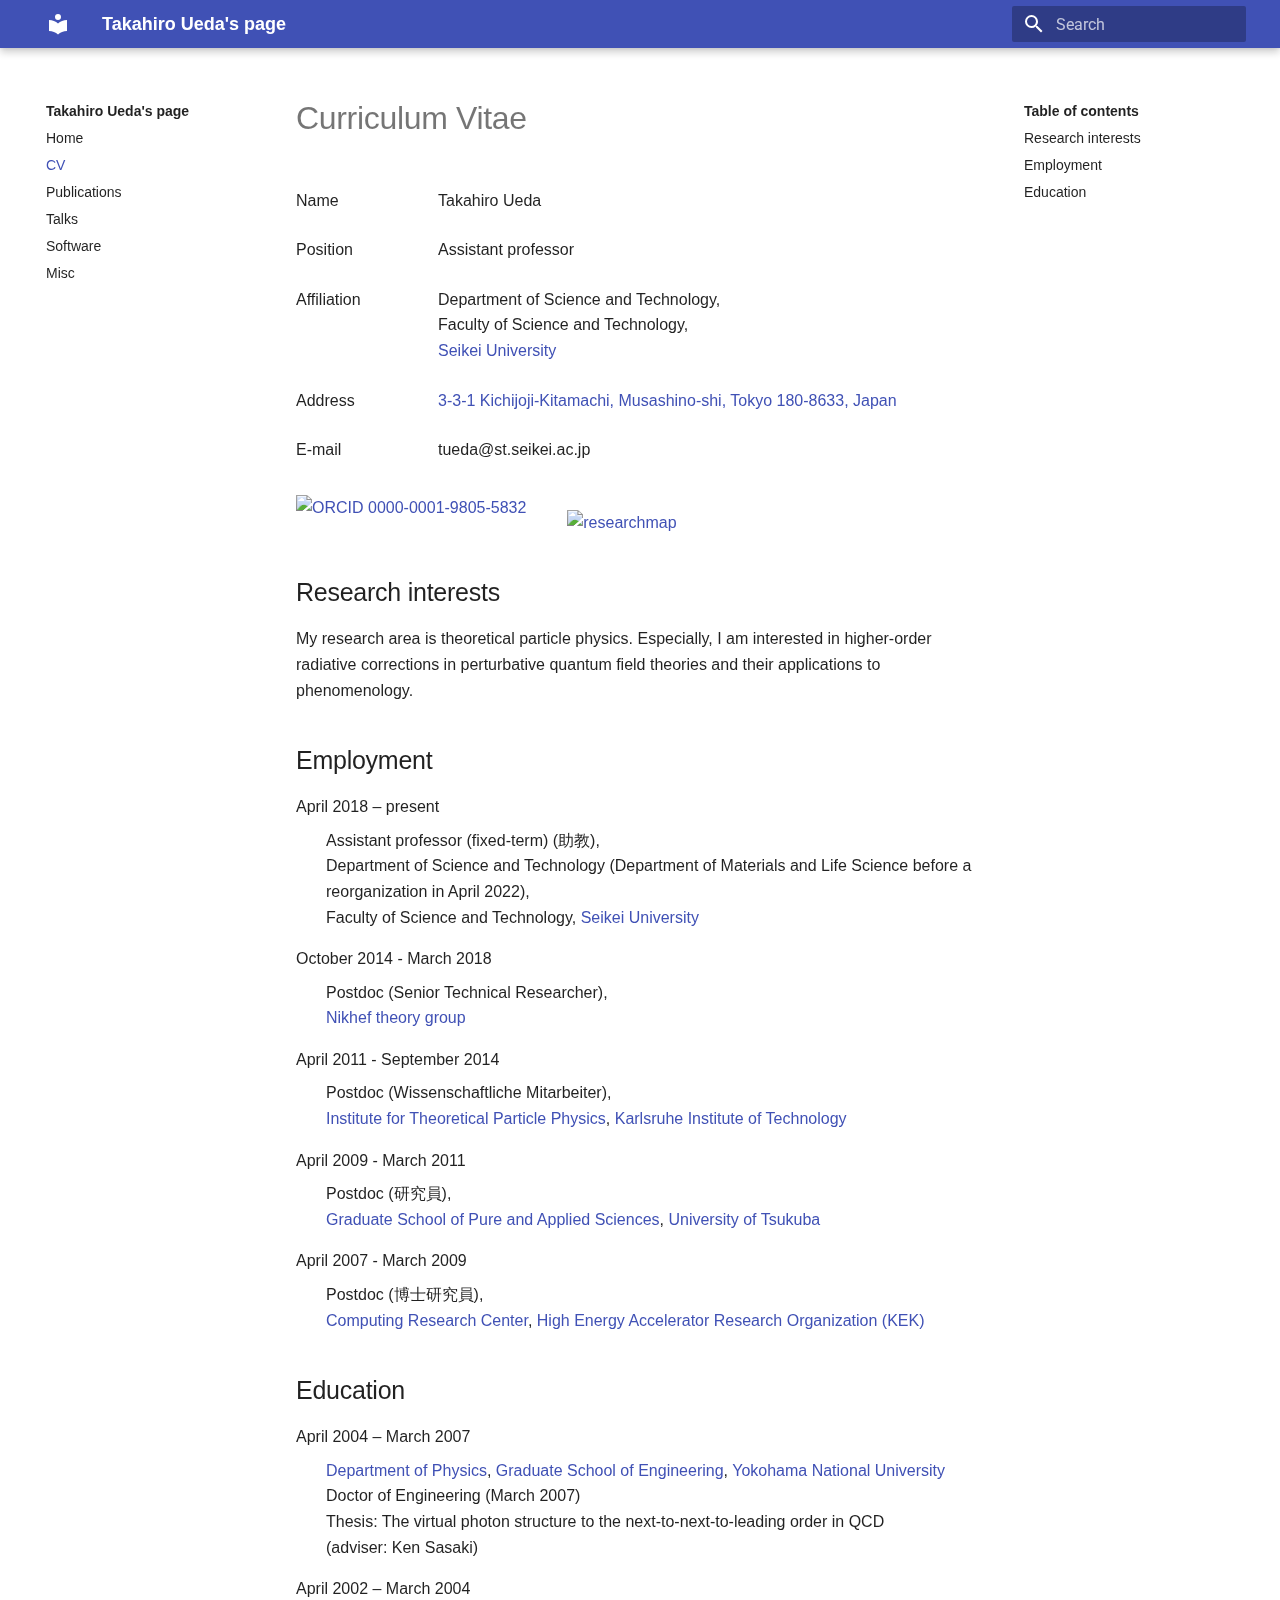
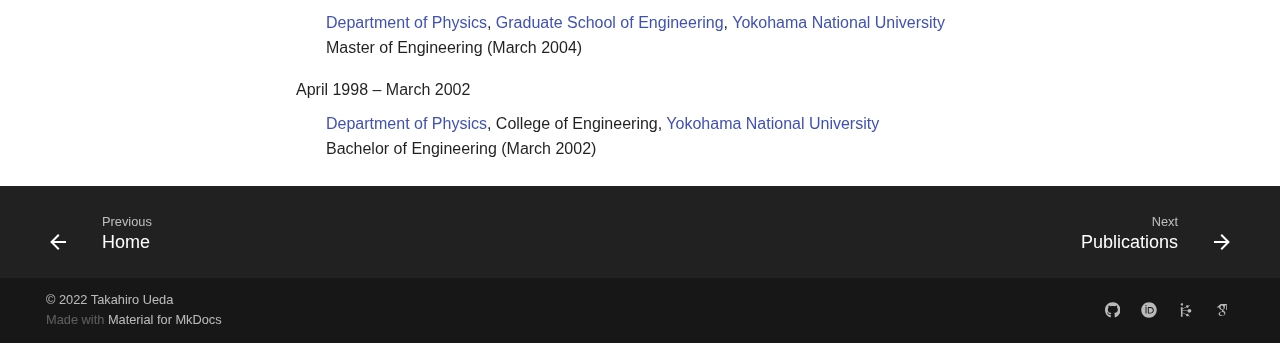
==== cv/index.html @ ec8d7f1b "Deployed 1a2a7c3 with MkDocs version: 1.3.1" ====
<!doctype html>
<html lang="en" class="no-js">
  <head>
    
      <meta charset="utf-8">
      <meta name="viewport" content="width=device-width,initial-scale=1">
      
      
        <meta name="author" content="Takahiro Ueda">
      
      
      <link rel="icon" href="../assets/images/favicon.png">
      <meta name="generator" content="mkdocs-1.3.1, mkdocs-material-8.3.9">
    
    
      
        <title>CV - Takahiro Ueda's page</title>
      
    
    
      <link rel="stylesheet" href="../assets/stylesheets/main.1d29e8d0.min.css">
      
        
        <link rel="stylesheet" href="../assets/stylesheets/palette.cbb835fc.min.css">
        
          
          
          <meta name="theme-color" content="#4051b5">
        
      
      
    
    
    
      
        
        
        <link rel="preconnect" href="https://fonts.gstatic.com" crossorigin>
        <link rel="stylesheet" href="https://fonts.googleapis.com/css?family=Roboto:300,300i,400,400i,700,700i%7CRoboto+Mono:400,400i,700,700i&display=fallback">
        <style>:root{--md-text-font:"Roboto";--md-code-font:"Roboto Mono"}</style>
      
    
    
      <link rel="stylesheet" href="https://cdn.jsdelivr.net/npm/katex@0.16.0/dist/katex.min.css">
    
      <link rel="stylesheet" href="../css/extra.css">
    
    <script>__md_scope=new URL("..",location),__md_get=(e,_=localStorage,t=__md_scope)=>JSON.parse(_.getItem(t.pathname+"."+e)),__md_set=(e,_,t=localStorage,a=__md_scope)=>{try{t.setItem(a.pathname+"."+e,JSON.stringify(_))}catch(e){}}</script>
    
      

    
    
  </head>
  
  
    
    
    
    
    
    <body dir="ltr" data-md-color-scheme="" data-md-color-primary="indigo" data-md-color-accent="indigo">
  
    
    
    <input class="md-toggle" data-md-toggle="drawer" type="checkbox" id="__drawer" autocomplete="off">
    <input class="md-toggle" data-md-toggle="search" type="checkbox" id="__search" autocomplete="off">
    <label class="md-overlay" for="__drawer"></label>
    <div data-md-component="skip">
      
        
        <a href="#curriculum-vitae" class="md-skip">
          Skip to content
        </a>
      
    </div>
    <div data-md-component="announce">
      
    </div>
    
    
      

<header class="md-header" data-md-component="header">
  <nav class="md-header__inner md-grid" aria-label="Header">
    <a href=".." title="Takahiro Ueda&#39;s page" class="md-header__button md-logo" aria-label="Takahiro Ueda's page" data-md-component="logo">
      
  
  <svg xmlns="http://www.w3.org/2000/svg" viewBox="0 0 24 24"><path d="M12 8a3 3 0 0 0 3-3 3 3 0 0 0-3-3 3 3 0 0 0-3 3 3 3 0 0 0 3 3m0 3.54C9.64 9.35 6.5 8 3 8v11c3.5 0 6.64 1.35 9 3.54 2.36-2.19 5.5-3.54 9-3.54V8c-3.5 0-6.64 1.35-9 3.54Z"/></svg>

    </a>
    <label class="md-header__button md-icon" for="__drawer">
      <svg xmlns="http://www.w3.org/2000/svg" viewBox="0 0 24 24"><path d="M3 6h18v2H3V6m0 5h18v2H3v-2m0 5h18v2H3v-2Z"/></svg>
    </label>
    <div class="md-header__title" data-md-component="header-title">
      <div class="md-header__ellipsis">
        <div class="md-header__topic">
          <span class="md-ellipsis">
            Takahiro Ueda's page
          </span>
        </div>
        <div class="md-header__topic" data-md-component="header-topic">
          <span class="md-ellipsis">
            
              CV
            
          </span>
        </div>
      </div>
    </div>
    
    
    
      <label class="md-header__button md-icon" for="__search">
        <svg xmlns="http://www.w3.org/2000/svg" viewBox="0 0 24 24"><path d="M9.5 3A6.5 6.5 0 0 1 16 9.5c0 1.61-.59 3.09-1.56 4.23l.27.27h.79l5 5-1.5 1.5-5-5v-.79l-.27-.27A6.516 6.516 0 0 1 9.5 16 6.5 6.5 0 0 1 3 9.5 6.5 6.5 0 0 1 9.5 3m0 2C7 5 5 7 5 9.5S7 14 9.5 14 14 12 14 9.5 12 5 9.5 5Z"/></svg>
      </label>
      <div class="md-search" data-md-component="search" role="dialog">
  <label class="md-search__overlay" for="__search"></label>
  <div class="md-search__inner" role="search">
    <form class="md-search__form" name="search">
      <input type="text" class="md-search__input" name="query" aria-label="Search" placeholder="Search" autocapitalize="off" autocorrect="off" autocomplete="off" spellcheck="false" data-md-component="search-query" required>
      <label class="md-search__icon md-icon" for="__search">
        <svg xmlns="http://www.w3.org/2000/svg" viewBox="0 0 24 24"><path d="M9.5 3A6.5 6.5 0 0 1 16 9.5c0 1.61-.59 3.09-1.56 4.23l.27.27h.79l5 5-1.5 1.5-5-5v-.79l-.27-.27A6.516 6.516 0 0 1 9.5 16 6.5 6.5 0 0 1 3 9.5 6.5 6.5 0 0 1 9.5 3m0 2C7 5 5 7 5 9.5S7 14 9.5 14 14 12 14 9.5 12 5 9.5 5Z"/></svg>
        <svg xmlns="http://www.w3.org/2000/svg" viewBox="0 0 24 24"><path d="M20 11v2H8l5.5 5.5-1.42 1.42L4.16 12l7.92-7.92L13.5 5.5 8 11h12Z"/></svg>
      </label>
      <nav class="md-search__options" aria-label="Search">
        
        <button type="reset" class="md-search__icon md-icon" aria-label="Clear" tabindex="-1">
          <svg xmlns="http://www.w3.org/2000/svg" viewBox="0 0 24 24"><path d="M19 6.41 17.59 5 12 10.59 6.41 5 5 6.41 10.59 12 5 17.59 6.41 19 12 13.41 17.59 19 19 17.59 13.41 12 19 6.41Z"/></svg>
        </button>
      </nav>
      
    </form>
    <div class="md-search__output">
      <div class="md-search__scrollwrap" data-md-scrollfix>
        <div class="md-search-result" data-md-component="search-result">
          <div class="md-search-result__meta">
            Initializing search
          </div>
          <ol class="md-search-result__list"></ol>
        </div>
      </div>
    </div>
  </div>
</div>
    
    
  </nav>
  
</header>
    
    <div class="md-container" data-md-component="container">
      
      
        
          
        
      
      <main class="md-main" data-md-component="main">
        <div class="md-main__inner md-grid">
          
            
              
              <div class="md-sidebar md-sidebar--primary" data-md-component="sidebar" data-md-type="navigation" >
                <div class="md-sidebar__scrollwrap">
                  <div class="md-sidebar__inner">
                    


<nav class="md-nav md-nav--primary" aria-label="Navigation" data-md-level="0">
  <label class="md-nav__title" for="__drawer">
    <a href=".." title="Takahiro Ueda&#39;s page" class="md-nav__button md-logo" aria-label="Takahiro Ueda's page" data-md-component="logo">
      
  
  <svg xmlns="http://www.w3.org/2000/svg" viewBox="0 0 24 24"><path d="M12 8a3 3 0 0 0 3-3 3 3 0 0 0-3-3 3 3 0 0 0-3 3 3 3 0 0 0 3 3m0 3.54C9.64 9.35 6.5 8 3 8v11c3.5 0 6.64 1.35 9 3.54 2.36-2.19 5.5-3.54 9-3.54V8c-3.5 0-6.64 1.35-9 3.54Z"/></svg>

    </a>
    Takahiro Ueda's page
  </label>
  
  <ul class="md-nav__list" data-md-scrollfix>
    
      
      
      

  
  
  
    <li class="md-nav__item">
      <a href=".." class="md-nav__link">
        Home
      </a>
    </li>
  

    
      
      
      

  
  
    
  
  
    <li class="md-nav__item md-nav__item--active">
      
      <input class="md-nav__toggle md-toggle" data-md-toggle="toc" type="checkbox" id="__toc">
      
      
        
      
      
        <label class="md-nav__link md-nav__link--active" for="__toc">
          CV
          <span class="md-nav__icon md-icon"></span>
        </label>
      
      <a href="./" class="md-nav__link md-nav__link--active">
        CV
      </a>
      
        

<nav class="md-nav md-nav--secondary" aria-label="Table of contents">
  
  
  
    
  
  
    <label class="md-nav__title" for="__toc">
      <span class="md-nav__icon md-icon"></span>
      Table of contents
    </label>
    <ul class="md-nav__list" data-md-component="toc" data-md-scrollfix>
      
        <li class="md-nav__item">
  <a href="#research-interests" class="md-nav__link">
    Research interests
  </a>
  
</li>
      
        <li class="md-nav__item">
  <a href="#employment" class="md-nav__link">
    Employment
  </a>
  
</li>
      
        <li class="md-nav__item">
  <a href="#education" class="md-nav__link">
    Education
  </a>
  
</li>
      
    </ul>
  
</nav>
      
    </li>
  

    
      
      
      

  
  
  
    <li class="md-nav__item">
      <a href="../publications/" class="md-nav__link">
        Publications
      </a>
    </li>
  

    
      
      
      

  
  
  
    <li class="md-nav__item">
      <a href="../talks/" class="md-nav__link">
        Talks
      </a>
    </li>
  

    
      
      
      

  
  
  
    <li class="md-nav__item">
      <a href="../software/" class="md-nav__link">
        Software
      </a>
    </li>
  

    
      
      
      

  
  
  
    <li class="md-nav__item">
      <a href="../misc/" class="md-nav__link">
        Misc
      </a>
    </li>
  

    
  </ul>
</nav>
                  </div>
                </div>
              </div>
            
            
              
              <div class="md-sidebar md-sidebar--secondary" data-md-component="sidebar" data-md-type="toc" >
                <div class="md-sidebar__scrollwrap">
                  <div class="md-sidebar__inner">
                    

<nav class="md-nav md-nav--secondary" aria-label="Table of contents">
  
  
  
    
  
  
    <label class="md-nav__title" for="__toc">
      <span class="md-nav__icon md-icon"></span>
      Table of contents
    </label>
    <ul class="md-nav__list" data-md-component="toc" data-md-scrollfix>
      
        <li class="md-nav__item">
  <a href="#research-interests" class="md-nav__link">
    Research interests
  </a>
  
</li>
      
        <li class="md-nav__item">
  <a href="#employment" class="md-nav__link">
    Employment
  </a>
  
</li>
      
        <li class="md-nav__item">
  <a href="#education" class="md-nav__link">
    Education
  </a>
  
</li>
      
    </ul>
  
</nav>
                  </div>
                </div>
              </div>
            
          
          <div class="md-content" data-md-component="content">
            <article class="md-content__inner md-typeset">
              
                


<h1 class="profile" id="curriculum-vitae">Curriculum Vitae<a class="headerlink" href="#curriculum-vitae" title="Permanent link">&para;</a></h1>
<dl>
<dt>Name</dt>
<dd>Takahiro Ueda</dd>
<dt>Position</dt>
<dd>Assistant professor</dd>
<dt>Affiliation</dt>
<dd>Department of Science and Technology,<br />
  Faculty of Science and Technology,<br />
<a href="https://www.seikei.ac.jp/university/eng/">Seikei University</a></dd>
<dt>Address</dt>
<dd><a href="https://www.google.com/maps/search/3-3-1+Kichijoji-Kitamachi,+Musashino-shi,+Tokyo+180-8633,+Japan">3-3-1 Kichijoji-Kitamachi, Musashino-shi, Tokyo 180-8633, Japan</a></dd>
<dt>E-mail</dt>
<dd class="ead">tueda - at - st.seikei.ac.jp</dd>
</dl>
<p><a href="https://orcid.org/0000-0001-9805-5832"><img alt="ORCID" src="https://info.orcid.org/wp-content/uploads/2019/11/orcid_16x16.png" /> 0000-0001-9805-5832</a>
&emsp;&emsp;
<a href="https://researchmap.jp/takahiro.ueda?lang=en"><img alt="researchmap" style="width: 130px; height: 40px; vertical-align: -15px;" src="https://researchmap.jp/outline/img/researchmap130.gif"></a></p>
<h2 id="research-interests">Research interests<a class="headerlink" href="#research-interests" title="Permanent link">&para;</a></h2>
<p>My research area is theoretical particle physics.
Especially, I am interested in higher-order radiative corrections
in perturbative quantum field theories and their applications to phenomenology.</p>
<h2 id="employment">Employment<a class="headerlink" href="#employment" title="Permanent link">&para;</a></h2>
<dl>
<dt>April 2018 &ndash; present</dt>
<dd>Assistant professor (fixed-term) (助教),<br />
  Department of Science and Technology
  (Department of Materials and Life Science
  before a reorganization in April 2022),<br />
  Faculty of Science and Technology,
  <a href="https://www.seikei.ac.jp/university/eng/">Seikei University</a></dd>
<dt>October 2014 - March 2018</dt>
<dd>Postdoc (Senior Technical Researcher),<br />
<a href="https://www.nikhef.nl/en/">Nikhef</a>
  <a href="https://theory.web.nikhef.nl/">theory group</a></dd>
<dt>April 2011 - September 2014</dt>
<dd>Postdoc (Wissenschaftliche Mitarbeiter),<br />
<a href="https://www.ttp.kit.edu/">Institute for Theoretical Particle Physics</a>,
  <a href="https://www.kit.edu/english/">Karlsruhe Institute of Technology</a></dd>
<dt>April 2009 - March 2011</dt>
<dd>Postdoc (研究員),<br />
<a href="http://www.pas.tsukuba.ac.jp/english/">Graduate School of Pure and Applied Sciences</a>,
  <a href="http://www.tsukuba.ac.jp/en/">University of Tsukuba</a></dd>
<dt>April 2007 - March 2009</dt>
<dd>Postdoc (博士研究員),<br />
<a href="http://research.kek.jp/group/crc/index-e.html">Computing Research Center</a>,
  <a href="https://www.kek.jp/en/">High Energy Accelerator Research Organization (KEK)</a></dd>
</dl>
<h2 id="education">Education<a class="headerlink" href="#education" title="Permanent link">&para;</a></h2>
<dl>
<dt>April 2004 &ndash; March 2007</dt>
<dd><a href="http://www.phys.ynu.ac.jp/eng/">Department of Physics</a>,
  <a href="https://gakufu.eng.ynu.ac.jp/english/">Graduate School of Engineering</a>,
  <a href="https://www.ynu.ac.jp/english/">Yokohama National University</a><br />
  Doctor of Engineering (March 2007)<br />
  Thesis: The virtual photon structure to the next-to-next-to-leading order in QCD<br />
  (adviser: Ken Sasaki)</dd>
<dt>April 2002 &ndash; March 2004</dt>
<dd><a href="http://www.phys.ynu.ac.jp/eng/">Department of Physics</a>,
  <a href="https://gakufu.eng.ynu.ac.jp/english/">Graduate School of Engineering</a>,
  <a href="https://www.ynu.ac.jp/english/">Yokohama National University</a><br />
  Master of Engineering (March 2004)</dd>
<dt>April 1998 &ndash; March 2002</dt>
<dd><a href="http://www.phys.ynu.ac.jp/eng/">Department of Physics</a>,
  College of Engineering,
  <a href="https://www.ynu.ac.jp/english/">Yokohama National University</a><br />
  Bachelor of Engineering (March 2002)</dd>
</dl>

              
            </article>
            
          </div>
        </div>
        
      </main>
      
        <footer class="md-footer">
  
    
    <nav class="md-footer__inner md-grid" aria-label="Footer" >
      
        
        <a href=".." class="md-footer__link md-footer__link--prev" aria-label="Previous: Home" rel="prev">
          <div class="md-footer__button md-icon">
            <svg xmlns="http://www.w3.org/2000/svg" viewBox="0 0 24 24"><path d="M20 11v2H8l5.5 5.5-1.42 1.42L4.16 12l7.92-7.92L13.5 5.5 8 11h12Z"/></svg>
          </div>
          <div class="md-footer__title">
            <div class="md-ellipsis">
              <span class="md-footer__direction">
                Previous
              </span>
              Home
            </div>
          </div>
        </a>
      
      
        
        <a href="../publications/" class="md-footer__link md-footer__link--next" aria-label="Next: Publications" rel="next">
          <div class="md-footer__title">
            <div class="md-ellipsis">
              <span class="md-footer__direction">
                Next
              </span>
              Publications
            </div>
          </div>
          <div class="md-footer__button md-icon">
            <svg xmlns="http://www.w3.org/2000/svg" viewBox="0 0 24 24"><path d="M4 11v2h12l-5.5 5.5 1.42 1.42L19.84 12l-7.92-7.92L10.5 5.5 16 11H4Z"/></svg>
          </div>
        </a>
      
    </nav>
  
  <div class="md-footer-meta md-typeset">
    <div class="md-footer-meta__inner md-grid">
      <div class="md-copyright">
  
    <div class="md-copyright__highlight">
      &copy; 2022 Takahiro Ueda
    </div>
  
  
    Made with
    <a href="https://squidfunk.github.io/mkdocs-material/" target="_blank" rel="noopener">
      Material for MkDocs
    </a>
  
</div>
      
        <div class="md-social">
  
    
    
      
      
    
    <a href="https://github.com/tueda" target="_blank" rel="noopener" title="github.com" class="md-social__link">
      <svg xmlns="http://www.w3.org/2000/svg" viewBox="0 0 496 512"><!--! Font Awesome Free 6.1.1 by @fontawesome - https://fontawesome.com License - https://fontawesome.com/license/free (Icons: CC BY 4.0, Fonts: SIL OFL 1.1, Code: MIT License) Copyright 2022 Fonticons, Inc.--><path d="M165.9 397.4c0 2-2.3 3.6-5.2 3.6-3.3.3-5.6-1.3-5.6-3.6 0-2 2.3-3.6 5.2-3.6 3-.3 5.6 1.3 5.6 3.6zm-31.1-4.5c-.7 2 1.3 4.3 4.3 4.9 2.6 1 5.6 0 6.2-2s-1.3-4.3-4.3-5.2c-2.6-.7-5.5.3-6.2 2.3zm44.2-1.7c-2.9.7-4.9 2.6-4.6 4.9.3 2 2.9 3.3 5.9 2.6 2.9-.7 4.9-2.6 4.6-4.6-.3-1.9-3-3.2-5.9-2.9zM244.8 8C106.1 8 0 113.3 0 252c0 110.9 69.8 205.8 169.5 239.2 12.8 2.3 17.3-5.6 17.3-12.1 0-6.2-.3-40.4-.3-61.4 0 0-70 15-84.7-29.8 0 0-11.4-29.1-27.8-36.6 0 0-22.9-15.7 1.6-15.4 0 0 24.9 2 38.6 25.8 21.9 38.6 58.6 27.5 72.9 20.9 2.3-16 8.8-27.1 16-33.7-55.9-6.2-112.3-14.3-112.3-110.5 0-27.5 7.6-41.3 23.6-58.9-2.6-6.5-11.1-33.3 2.6-67.9 20.9-6.5 69 27 69 27 20-5.6 41.5-8.5 62.8-8.5s42.8 2.9 62.8 8.5c0 0 48.1-33.6 69-27 13.7 34.7 5.2 61.4 2.6 67.9 16 17.7 25.8 31.5 25.8 58.9 0 96.5-58.9 104.2-114.8 110.5 9.2 7.9 17 22.9 17 46.4 0 33.7-.3 75.4-.3 83.6 0 6.5 4.6 14.4 17.3 12.1C428.2 457.8 496 362.9 496 252 496 113.3 383.5 8 244.8 8zM97.2 352.9c-1.3 1-1 3.3.7 5.2 1.6 1.6 3.9 2.3 5.2 1 1.3-1 1-3.3-.7-5.2-1.6-1.6-3.9-2.3-5.2-1zm-10.8-8.1c-.7 1.3.3 2.9 2.3 3.9 1.6 1 3.6.7 4.3-.7.7-1.3-.3-2.9-2.3-3.9-2-.6-3.6-.3-4.3.7zm32.4 35.6c-1.6 1.3-1 4.3 1.3 6.2 2.3 2.3 5.2 2.6 6.5 1 1.3-1.3.7-4.3-1.3-6.2-2.2-2.3-5.2-2.6-6.5-1zm-11.4-14.7c-1.6 1-1.6 3.6 0 5.9 1.6 2.3 4.3 3.3 5.6 2.3 1.6-1.3 1.6-3.9 0-6.2-1.4-2.3-4-3.3-5.6-2z"/></svg>
    </a>
  
    
    
      
      
    
    <a href="https://orcid.org/0000-0001-9805-5832" target="_blank" rel="noopener" title="orcid.org" class="md-social__link">
      <svg xmlns="http://www.w3.org/2000/svg" viewBox="0 0 512 512"><!--! Font Awesome Free 6.1.1 by @fontawesome - https://fontawesome.com License - https://fontawesome.com/license/free (Icons: CC BY 4.0, Fonts: SIL OFL 1.1, Code: MIT License) Copyright 2022 Fonticons, Inc.--><path d="M294.75 188.19h-45.92V342h47.47c67.62 0 83.12-51.34 83.12-76.91 0-41.64-26.54-76.9-84.67-76.9zM256 8C119 8 8 119 8 256s111 248 248 248 248-111 248-248S393 8 256 8zm-80.79 360.76h-29.84v-207.5h29.84zm-14.92-231.14a19.57 19.57 0 1 1 19.57-19.57 19.64 19.64 0 0 1-19.57 19.57zM300 369h-81V161.26h80.6c76.73 0 110.44 54.83 110.44 103.85C410 318.39 368.38 369 300 369z"/></svg>
    </a>
  
    
    
      
      
    
    <a href="https://inspirehep.net/authors/1032372" target="_blank" rel="noopener" title="inspirehep.net" class="md-social__link">
      <?xml version="1.0" encoding="UTF-8" standalone="no"?>
<svg
   xmlns:dc="http://purl.org/dc/elements/1.1/"
   xmlns:cc="http://creativecommons.org/ns#"
   xmlns:rdf="http://www.w3.org/1999/02/22-rdf-syntax-ns#"
   xmlns:svg="http://www.w3.org/2000/svg"
   xmlns="http://www.w3.org/2000/svg"
   xmlns:sodipodi="http://sodipodi.sourceforge.net/DTD/sodipodi-0.dtd"
   xmlns:inkscape="http://www.inkscape.org/namespaces/inkscape"
   width="384"
   height="512"
   viewBox="0 0 384 512"
   version="1.1"
   id="svg8"
   inkscape:version="1.0 (1.0+r73+1)"
   sodipodi:docname="inspire.svg">
  <title
     id="title833">Inspire</title>
  <defs
     id="defs2" />
  <sodipodi:namedview
     id="base"
     pagecolor="#ffffff"
     bordercolor="#666666"
     borderopacity="1.0"
     inkscape:pageopacity="0.0"
     inkscape:pageshadow="2"
     inkscape:zoom="0.75"
     inkscape:cx="192"
     inkscape:cy="256"
     inkscape:document-units="px"
     inkscape:current-layer="layer6"
     inkscape:document-rotation="0"
     showgrid="true"
     units="px"
     showguides="true"
     inkscape:guide-bbox="true"
     inkscape:window-width="1315"
     inkscape:window-height="713"
     inkscape:window-x="51"
     inkscape:window-y="27"
     inkscape:window-maximized="1">
    <inkscape:grid
       type="xygrid"
       id="grid10"
       empspacing="4" />
    <sodipodi:guide
       inkscape:color="rgb(0,0,255)"
       inkscape:locked="true"
       inkscape:label="baseline"
       id="guide23"
       orientation="0,1"
       position="384.00001,64" />
  </sodipodi:namedview>
  <metadata
     id="metadata5">
    <rdf:RDF>
      <cc:Work
         rdf:about="">
        <dc:format>image/svg+xml</dc:format>
        <dc:type
           rdf:resource="http://purl.org/dc/dcmitype/StillImage" />
        <dc:title>Inspire</dc:title>
        <cc:license
           rdf:resource="http://scripts.sil.org/OFL" />
        <dc:subject>
          <rdf:Bag>
            <rdf:li>Inspire</rdf:li>
          </rdf:Bag>
        </dc:subject>
      </cc:Work>
      <cc:License
         rdf:about="http://scripts.sil.org/OFL">
        <cc:permits
           rdf:resource="http://scripts.sil.org/pub/OFL/Reproduction" />
        <cc:permits
           rdf:resource="http://scripts.sil.org/pub/OFL/Distribution" />
        <cc:permits
           rdf:resource="http://scripts.sil.org/pub/OFL/Embedding" />
        <cc:permits
           rdf:resource="http://scripts.sil.org/pub/OFL/DerivativeWorks" />
        <cc:requires
           rdf:resource="http://scripts.sil.org/pub/OFL/Notice" />
        <cc:requires
           rdf:resource="http://scripts.sil.org/pub/OFL/Attribution" />
        <cc:requires
           rdf:resource="http://scripts.sil.org/pub/OFL/ShareAlike" />
        <cc:requires
           rdf:resource="http://scripts.sil.org/pub/OFL/DerivativeRenaming" />
        <cc:requires
           rdf:resource="http://scripts.sil.org/pub/OFL/BundlingWhenSelling" />
      </cc:License>
    </rdf:RDF>
  </metadata>
  <g
     inkscape:groupmode="layer"
     id="layer6"
     inkscape:label="icon">
    <path
       style="stroke-width:0.0675239"
       d="m 241.33209,291.5247 c 4.22839,29.76661 29.80645,52.66075 60.74098,52.66075 33.8922,0 61.36759,-27.47545 61.36759,-61.36758 0,-33.89212 -27.47539,-61.36757 -61.36759,-61.36757 -30.93501,0 -56.5111,22.89417 -60.74098,52.66077 H 80.636886 c 0.178129,-14.38027 0.433617,-28.15764 0.766828,-41.33551 l 121.023326,-62.5321 c 7.36559,10.26165 19.37008,16.97069 32.96532,16.97069 22.41724,0 40.58832,-18.17309 40.58832,-40.58834 0,-4.63693 -0.81554,-9.07401 -2.24828,-13.22462 l 37.99256,-19.63095 -7.9922,-15.467528 -39.10881,20.208768 c -7.38534,-7.67714 -17.74094,-12.47403 -29.23405,-12.47403 -22.41723,0 -40.58835,18.17308 -40.58835,40.58836 0,2.59382 0.26824,5.12465 0.73435,7.58365 l -113.556817,58.6748 c 0.572417,-17.45646 1.289046,-33.77892 2.15825,-48.91176 l -63.577993,8.58428 c 7.415803,41.53875 11.123947,92.93063 11.123947,154.17221 0,54.46464 -1.482939,102.88814 -4.449388,145.27101 H 84.7693 C 82.296053,433.69048 80.870676,393.66029 80.45822,351.96646 l 115.07423,59.45939 c -0.4661,2.46039 -0.73434,4.98977 -0.73434,7.58513 0,22.41717 18.17308,40.58831 40.58834,40.58831 11.49311,0 21.84826,-4.79686 29.23404,-12.47406 l 39.1088,20.20879 7.99221,-15.46753 -37.9926,-19.63094 c 1.43081,-4.1506 2.24639,-8.58769 2.24639,-13.22457 0,-22.41728 -18.17312,-40.58838 -40.58834,-40.58838 -13.59524,0 -25.59776,6.70854 -32.96336,16.96868 L 80.338129,332.30846 c -0.0034,-1.86492 -0.02003,-3.70818 -0.02003,-5.578 0,-17.98209 0.104352,-35.15407 0.302173,-51.57548 v 16.36924 H 241.33199 Z M 58.068551,114.70145 c 12.715212,0 22.570304,-3.97245 29.563322,-11.92129 6.993018,-7.946892 10.488537,-17.323088 10.488537,-28.13203 0,-9.322081 -3.018588,-17.427437 -9.059218,-24.316102 -6.039156,-6.885226 -14.254284,-10.332031 -24.633064,-10.332031 -12.715208,0 -22.678107,3.92225 -29.88028,11.761361 -7.209098,7.84252 -10.808969,17.062202 -10.808969,27.655088 0,9.748797 3.020564,18.068232 9.059214,24.953484 6.039182,6.89064 14.462978,10.33203 25.270458,10.33203 z"
       id="path2" />
  </g>
</svg>
    </a>
  
    
    
      
      
    
    <a href="https://scholar.google.com/citations?user=zrbJjwUAAAAJ" target="_blank" rel="noopener" title="scholar.google.com" class="md-social__link">
      <?xml version="1.0" encoding="UTF-8" standalone="no"?>
<svg
   xmlns:dc="http://purl.org/dc/elements/1.1/"
   xmlns:cc="http://creativecommons.org/ns#"
   xmlns:rdf="http://www.w3.org/1999/02/22-rdf-syntax-ns#"
   xmlns:svg="http://www.w3.org/2000/svg"
   xmlns="http://www.w3.org/2000/svg"
   xmlns:sodipodi="http://sodipodi.sourceforge.net/DTD/sodipodi-0.dtd"
   xmlns:inkscape="http://www.inkscape.org/namespaces/inkscape"
   width="384"
   height="512"
   viewBox="0 0 384 512"
   version="1.1"
   id="svg8"
   inkscape:version="1.0 (1.0+r73+1)"
   sodipodi:docname="google-scholar.svg">
  <title
     id="title833">Google Scholar</title>
  <defs
     id="defs2" />
  <sodipodi:namedview
     id="base"
     pagecolor="#ffffff"
     bordercolor="#666666"
     borderopacity="1.0"
     inkscape:pageopacity="0.0"
     inkscape:pageshadow="2"
     inkscape:zoom="0.75"
     inkscape:cx="192"
     inkscape:cy="256"
     inkscape:document-units="px"
     inkscape:current-layer="layer6"
     inkscape:document-rotation="0"
     showgrid="true"
     units="px"
     showguides="true"
     inkscape:guide-bbox="true"
     inkscape:window-width="1315"
     inkscape:window-height="713"
     inkscape:window-x="51"
     inkscape:window-y="27"
     inkscape:window-maximized="1">
    <inkscape:grid
       type="xygrid"
       id="grid10"
       empspacing="4" />
    <sodipodi:guide
       position="384.00001,64"
       orientation="0,1"
       id="guide23"
       inkscape:label="baseline"
       inkscape:locked="true"
       inkscape:color="rgb(0,0,255)" />
  </sodipodi:namedview>
  <metadata
     id="metadata5">
    <rdf:RDF>
      <cc:Work
         rdf:about="">
        <dc:format>image/svg+xml</dc:format>
        <dc:type
           rdf:resource="http://purl.org/dc/dcmitype/StillImage" />
        <dc:title>Google Scholar</dc:title>
        <cc:license
           rdf:resource="http://scripts.sil.org/OFL" />
        <dc:subject>
          <rdf:Bag>
            <rdf:li>Google Scholar</rdf:li>
          </rdf:Bag>
        </dc:subject>
      </cc:Work>
      <cc:License
         rdf:about="http://scripts.sil.org/OFL">
        <cc:permits
           rdf:resource="http://scripts.sil.org/pub/OFL/Reproduction" />
        <cc:permits
           rdf:resource="http://scripts.sil.org/pub/OFL/Distribution" />
        <cc:permits
           rdf:resource="http://scripts.sil.org/pub/OFL/Embedding" />
        <cc:permits
           rdf:resource="http://scripts.sil.org/pub/OFL/DerivativeWorks" />
        <cc:requires
           rdf:resource="http://scripts.sil.org/pub/OFL/Notice" />
        <cc:requires
           rdf:resource="http://scripts.sil.org/pub/OFL/Attribution" />
        <cc:requires
           rdf:resource="http://scripts.sil.org/pub/OFL/ShareAlike" />
        <cc:requires
           rdf:resource="http://scripts.sil.org/pub/OFL/DerivativeRenaming" />
        <cc:requires
           rdf:resource="http://scripts.sil.org/pub/OFL/BundlingWhenSelling" />
      </cc:License>
    </rdf:RDF>
  </metadata>
  <g
     inkscape:groupmode="layer"
     id="layer6"
     inkscape:label="icon">
    <path
       style="stroke-width:0.0647871"
       d="M 343.75868,106.66243 V 79.430205 L 363.52365,63.999997 H 149.63354 L 20.476345,176.2736 h 85.656075 c -0.15534,2.12494 -0.21914,4.04644 -0.21914,6.22563 0,20.84472 7.2192,38.08662 21.67203,51.86089 14.45284,13.79702 32.25124,20.64784 53.32651,20.64784 4.92319,0 9.75059,-0.36794 14.43842,-1.02419 -2.90722,6.50082 -4.37457,12.52302 -4.37457,18.14228 0,9.87526 4.49924,20.4304 13.46715,31.6418 -39.23377,2.6705 -68.06112,9.73264 -86.43702,21.16322 -10.53108,6.49907 -19.000207,14.70396 -25.390349,24.5311 -6.390569,9.89933 -9.577754,20.51525 -9.577754,31.9616 0,9.64822 2.062375,18.33611 6.21907,26.06233 4.156694,7.7263 9.577757,14.07047 16.312223,18.98408 6.71825,4.96781 14.46899,9.10088 23.219,12.46874 8.73429,3.34378 17.40643,5.71858 26.06106,7.06258 8.62707,1.34222 17.20471,1.9985 25.70579,1.9985 13.46887,0 26.95353,-1.73428 40.54711,-5.18707 13.56165,-3.48461 26.28022,-8.64143 38.17105,-15.4927 11.85935,-6.80488 21.51545,-16.0865 28.9219,-27.7183 7.39024,-11.67998 11.09457,-24.80499 11.09457,-39.33613 0,-11.01584 -2.24964,-21.03852 -6.7502,-30.14073 -4.46864,-9.07202 -9.93785,-16.54102 -16.45271,-22.34403 -6.5008,-5.81263 -12.99987,-11.15539 -19.51512,-15.9679 -6.50083,-4.84488 -12.00021,-9.75058 -16.46884,-14.8129 -4.4848,-5.04657 -6.73444,-10.05419 -6.73444,-14.98395 0,-4.92145 1.73422,-9.67183 5.21588,-14.26559 3.45451,-4.6095 7.67376,-9.04795 12.60967,-13.30571 4.93756,-4.24944 9.87523,-8.96788 14.79665,-14.13302 4.92147,-5.14719 9.14072,-11.82739 12.60971,-20.00822 3.48467,-8.17907 5.20318,-17.44489 5.20318,-27.75679 0,-13.4527 -2.54714,-24.46065 -7.54735,-33.31348 -0.59369,-1.02243 -1.21757,-1.80338 -1.87511,-3.02225 l 56.90745,-46.672136 v 17.118526 c -7.39373,0.92969 -6.62422,5.34582 -6.62422,10.6352 v 128.66719 c 0,5.95832 4.8751,10.83382 10.83386,10.83382 h 3.98869 c 5.95835,0 10.83386,-4.87506 10.83386,-10.83382 V 117.29282 c 0,-5.27669 0.77741,-9.68801 -6.56167,-10.63039 z M 236.39865,329.14114 c 1.14099,0.7503 3.7039,2.78075 7.7184,6.03838 4.0495,3.24319 6.797,5.69582 8.26567,7.41432 1.43851,1.66381 3.5792,4.16501 6.37617,7.54734 2.81268,3.3744 4.7184,6.30394 5.71853,8.73425 1.00016,2.4767 2.01603,5.46089 3.04636,8.94556 0.98567,3.44488 1.48486,6.97595 1.48486,10.56169 0,17.04813 -6.56338,29.68007 -19.65604,37.85915 -13.125,8.18083 -28.76651,12.27368 -46.93767,12.27368 -9.18709,0 -18.2031,-1.09289 -27.06247,-3.1951 -8.84322,-2.11665 -17.31192,-5.3362 -25.39035,-9.60185 -8.07846,-4.25771 -14.57754,-10.20337 -19.50072,-17.79659 -4.93764,-7.64012 -7.40645,-16.41464 -7.40645,-26.24962 0,-10.32022 2.79692,-19.28987 8.42233,-26.90588 5.59343,-7.62564 12.93774,-13.3919 22.03208,-17.3154 9.0624,-3.94582 18.24946,-6.74232 27.56166,-8.39827 9.31221,-1.7023 18.79679,-2.555 28.43842,-2.555 4.46862,0 7.93582,0.25115 10.40465,0.69607 0.45456,0.21918 3.03188,2.07025 7.73456,5.56326 4.70401,3.46237 7.62565,5.59519 8.75047,6.38401 z m -3.35823,-100.5779 c -7.40648,8.85938 -17.73454,13.2882 -30.95363,13.2882 -11.85933,0 -22.29766,-4.76482 -31.26554,-14.31195 -8.99984,-9.52309 -15.42235,-20.32803 -19.34408,-32.43061 -3.93752,-12.10871 -5.90585,-23.98423 -5.90585,-35.648 0,-13.6942 3.59542,-25.35184 10.7809,-34.97598 7.18727,-9.64952 17.49915,-14.48477 30.93786,-14.48477 11.87507,0 22.37423,5.03825 31.43704,15.15677 9.09434,10.08482 15.60961,21.41303 19.5169,33.96799 3.92176,12.5392 5.87345,24.52979 5.87345,35.98399 0,13.44658 -3.70256,24.60984 -11.07663,33.45436 z"
       id="path2" />
  </g>
</svg>
    </a>
  
</div>
      
    </div>
  </div>
</footer>
      
    </div>
    <div class="md-dialog" data-md-component="dialog">
      <div class="md-dialog__inner md-typeset"></div>
    </div>
    <script id="__config" type="application/json">{"base": "..", "features": [], "search": "../assets/javascripts/workers/search.b97dbffb.min.js", "translations": {"clipboard.copied": "Copied to clipboard", "clipboard.copy": "Copy to clipboard", "search.config.lang": "en", "search.config.pipeline": "trimmer, stopWordFilter", "search.config.separator": "[\\s\\-]+", "search.placeholder": "Search", "search.result.more.one": "1 more on this page", "search.result.more.other": "# more on this page", "search.result.none": "No matching documents", "search.result.one": "1 matching document", "search.result.other": "# matching documents", "search.result.placeholder": "Type to start searching", "search.result.term.missing": "Missing", "select.version.title": "Select version"}}</script>
    
    
      <script src="../assets/javascripts/bundle.6c7ad80a.min.js"></script>
      
        <script src="../js/eads-start.js"></script>
      
        <script src="https://cdn.jsdelivr.net/npm/katex@0.16.0/dist/katex.min.js"></script>
      
        <script src="https://cdn.jsdelivr.net/npm/katex@0.16.0/dist/contrib/auto-render.min.js"></script>
      
        <script src="../js/katex-start.js"></script>
      
    
  </body>
</html>
---- assets/stylesheets/main.1d29e8d0.min.css ----
@charset "UTF-8";html{-webkit-text-size-adjust:none;-moz-text-size-adjust:none;-ms-text-size-adjust:none;text-size-adjust:none;box-sizing:border-box}*,:after,:before{box-sizing:inherit}@media (prefers-reduced-motion){*,:after,:before{transition:none!important}}body{margin:0}a,button,input,label{-webkit-tap-highlight-color:transparent}a{color:inherit;text-decoration:none}hr{border:0;box-sizing:initial;display:block;height:.05rem;overflow:visible;padding:0}small{font-size:80%}sub,sup{line-height:1em}img{border-style:none}table{border-collapse:initial;border-spacing:0}td,th{font-weight:400;vertical-align:top}button{background:transparent;border:0;font-family:inherit;font-size:inherit;margin:0;padding:0}input{border:0;outline:none}:root,[data-md-color-scheme=default]{--md-default-fg-color:rgba(0,0,0,.87);--md-default-fg-color--light:rgba(0,0,0,.54);--md-default-fg-color--lighter:rgba(0,0,0,.32);--md-default-fg-color--lightest:rgba(0,0,0,.07);--md-default-bg-color:#fff;--md-default-bg-color--light:hsla(0,0%,100%,.7);--md-default-bg-color--lighter:hsla(0,0%,100%,.3);--md-default-bg-color--lightest:hsla(0,0%,100%,.12);--md-primary-fg-color:#4051b5;--md-primary-fg-color--light:#5d6cc0;--md-primary-fg-color--dark:#303fa1;--md-primary-bg-color:#fff;--md-primary-bg-color--light:hsla(0,0%,100%,.7);--md-accent-fg-color:#526cfe;--md-accent-fg-color--transparent:rgba(82,108,254,.1);--md-accent-bg-color:#fff;--md-accent-bg-color--light:hsla(0,0%,100%,.7);--md-code-fg-color:#36464e;--md-code-bg-color:#f5f5f5;--md-code-hl-color:rgba(255,255,0,.5);--md-code-hl-number-color:#d52a2a;--md-code-hl-special-color:#db1457;--md-code-hl-function-color:#a846b9;--md-code-hl-constant-color:#6e59d9;--md-code-hl-keyword-color:#3f6ec6;--md-code-hl-string-color:#1c7d4d;--md-code-hl-name-color:var(--md-code-fg-color);--md-code-hl-operator-color:var(--md-default-fg-color--light);--md-code-hl-punctuation-color:var(--md-default-fg-color--light);--md-code-hl-comment-color:var(--md-default-fg-color--light);--md-code-hl-generic-color:var(--md-default-fg-color--light);--md-code-hl-variable-color:var(--md-default-fg-color--light);--md-typeset-color:var(--md-default-fg-color);--md-typeset-a-color:var(--md-primary-fg-color);--md-typeset-mark-color:rgba(255,255,0,.5);--md-typeset-del-color:rgba(245,80,61,.15);--md-typeset-ins-color:rgba(11,213,112,.15);--md-typeset-kbd-color:#fafafa;--md-typeset-kbd-accent-color:#fff;--md-typeset-kbd-border-color:#b8b8b8;--md-typeset-table-color:rgba(0,0,0,.12);--md-admonition-fg-color:var(--md-default-fg-color);--md-admonition-bg-color:var(--md-default-bg-color);--md-footer-fg-color:#fff;--md-footer-fg-color--light:hsla(0,0%,100%,.7);--md-footer-fg-color--lighter:hsla(0,0%,100%,.3);--md-footer-bg-color:rgba(0,0,0,.87);--md-footer-bg-color--dark:rgba(0,0,0,.32);--md-shadow-z1:0 0.2rem 0.5rem rgba(0,0,0,.05),0 0 0.05rem rgba(0,0,0,.1);--md-shadow-z2:0 0.2rem 0.5rem rgba(0,0,0,.1),0 0 0.05rem rgba(0,0,0,.25);--md-shadow-z3:0 0.2rem 0.5rem rgba(0,0,0,.2),0 0 0.05rem rgba(0,0,0,.35)}.md-icon svg{fill:currentcolor;display:block;height:1.2rem;width:1.2rem}body{-webkit-font-smoothing:antialiased;-moz-osx-font-smoothing:grayscale;--md-text-font-family:var(--md-text-font,_),-apple-system,BlinkMacSystemFont,Helvetica,Arial,sans-serif;--md-code-font-family:var(--md-code-font,_),SFMono-Regular,Consolas,Menlo,monospace}body,input{font-feature-settings:"kern","liga";font-family:var(--md-text-font-family)}body,code,input,kbd,pre{color:var(--md-typeset-color)}code,kbd,pre{font-feature-settings:"kern";font-family:var(--md-code-font-family)}:root{--md-typeset-table-sort-icon:url('data:image/svg+xml;charset=utf-8,<svg xmlns="http://www.w3.org/2000/svg" viewBox="0 0 24 24"><path d="m18 21-4-4h3V7h-3l4-4 4 4h-3v10h3M2 19v-2h10v2M2 13v-2h7v2M2 7V5h4v2H2Z"/></svg>');--md-typeset-table-sort-icon--asc:url('data:image/svg+xml;charset=utf-8,<svg xmlns="http://www.w3.org/2000/svg" viewBox="0 0 24 24"><path d="M19 17h3l-4 4-4-4h3V3h2M2 17h10v2H2M6 5v2H2V5m0 6h7v2H2v-2Z"/></svg>');--md-typeset-table-sort-icon--desc:url('data:image/svg+xml;charset=utf-8,<svg xmlns="http://www.w3.org/2000/svg" viewBox="0 0 24 24"><path d="M19 7h3l-4-4-4 4h3v14h2M2 17h10v2H2M6 5v2H2V5m0 6h7v2H2v-2Z"/></svg>')}.md-typeset{-webkit-print-color-adjust:exact;color-adjust:exact;font-size:.8rem;line-height:1.6}@media print{.md-typeset{font-size:.68rem}}.md-typeset blockquote,.md-typeset dl,.md-typeset figure,.md-typeset ol,.md-typeset pre,.md-typeset ul{margin-bottom:1em;margin-top:1em}.md-typeset h1{color:var(--md-default-fg-color--light);font-size:2em;line-height:1.3;margin:0 0 1.25em}.md-typeset h1,.md-typeset h2{font-weight:300;letter-spacing:-.01em}.md-typeset h2{font-size:1.5625em;line-height:1.4;margin:1.6em 0 .64em}.md-typeset h3{font-size:1.25em;font-weight:400;letter-spacing:-.01em;line-height:1.5;margin:1.6em 0 .8em}.md-typeset h2+h3{margin-top:.8em}.md-typeset h4{font-weight:700;letter-spacing:-.01em;margin:1em 0}.md-typeset h5,.md-typeset h6{color:var(--md-default-fg-color--light);font-size:.8em;font-weight:700;letter-spacing:-.01em;margin:1.25em 0}.md-typeset h5{text-transform:uppercase}.md-typeset hr{border-bottom:.05rem solid var(--md-default-fg-color--lightest);display:flow-root;margin:1.5em 0}.md-typeset a{color:var(--md-typeset-a-color);word-break:break-word}.md-typeset a,.md-typeset a:before{transition:color 125ms}.md-typeset a:focus,.md-typeset a:hover{color:var(--md-accent-fg-color)}.md-typeset a:focus code,.md-typeset a:hover code{background-color:var(--md-accent-fg-color--transparent)}.md-typeset a code{color:currentcolor;transition:background-color 125ms}.md-typeset a.focus-visible{outline-color:var(--md-accent-fg-color);outline-offset:.2rem}.md-typeset code,.md-typeset kbd,.md-typeset pre{color:var(--md-code-fg-color);direction:ltr}@media print{.md-typeset code,.md-typeset kbd,.md-typeset pre{white-space:pre-wrap}}.md-typeset code{background-color:var(--md-code-bg-color);border-radius:.1rem;-webkit-box-decoration-break:clone;box-decoration-break:clone;font-size:.85em;padding:0 .2941176471em;word-break:break-word}.md-typeset code:not(.focus-visible){-webkit-tap-highlight-color:transparent;outline:none}.md-typeset pre{display:flow-root;line-height:1.4;position:relative}.md-typeset pre>code{-webkit-box-decoration-break:slice;box-decoration-break:slice;box-shadow:none;display:block;margin:0;outline-color:var(--md-accent-fg-color);overflow:auto;padding:.7720588235em 1.1764705882em;scrollbar-color:var(--md-default-fg-color--lighter) transparent;scrollbar-width:thin;touch-action:auto;word-break:normal}.md-typeset pre>code:hover{scrollbar-color:var(--md-accent-fg-color) transparent}.md-typeset pre>code::-webkit-scrollbar{height:.2rem;width:.2rem}.md-typeset pre>code::-webkit-scrollbar-thumb{background-color:var(--md-default-fg-color--lighter)}.md-typeset pre>code::-webkit-scrollbar-thumb:hover{background-color:var(--md-accent-fg-color)}.md-typeset kbd{background-color:var(--md-typeset-kbd-color);border-radius:.1rem;box-shadow:0 .1rem 0 .05rem var(--md-typeset-kbd-border-color),0 .1rem 0 var(--md-typeset-kbd-border-color),0 -.1rem .2rem var(--md-typeset-kbd-accent-color) inset;color:var(--md-default-fg-color);display:inline-block;font-size:.75em;padding:0 .6666666667em;vertical-align:text-top;word-break:break-word}.md-typeset mark{background-color:var(--md-typeset-mark-color);-webkit-box-decoration-break:clone;box-decoration-break:clone;color:inherit;word-break:break-word}.md-typeset abbr{border-bottom:.05rem dotted var(--md-default-fg-color--light);cursor:help;text-decoration:none}@media (hover:none){.md-typeset abbr{position:relative}.md-typeset abbr[title]:-webkit-any(:focus,:hover):after{background-color:var(--md-default-fg-color);border-radius:.1rem;box-shadow:var(--md-shadow-z3);color:var(--md-default-bg-color);content:attr(title);display:inline-block;font-size:.7rem;margin-top:2em;max-width:80%;min-width:-webkit-max-content;min-width:max-content;padding:.2rem .3rem;position:absolute;width:auto}.md-typeset abbr[title]:-moz-any(:focus,:hover):after{background-color:var(--md-default-fg-color);border-radius:.1rem;box-shadow:var(--md-shadow-z3);color:var(--md-default-bg-color);content:attr(title);display:inline-block;font-size:.7rem;margin-top:2em;max-width:80%;min-width:-moz-max-content;min-width:max-content;padding:.2rem .3rem;position:absolute;width:auto}[dir=ltr] .md-typeset abbr[title]:-webkit-any(:focus,:hover):after{left:0}[dir=ltr] .md-typeset abbr[title]:-moz-any(:focus,:hover):after{left:0}[dir=ltr] .md-typeset abbr[title]:is(:focus,:hover):after{left:0}[dir=rtl] .md-typeset abbr[title]:-webkit-any(:focus,:hover):after{right:0}[dir=rtl] .md-typeset abbr[title]:-moz-any(:focus,:hover):after{right:0}[dir=rtl] .md-typeset abbr[title]:is(:focus,:hover):after{right:0}.md-typeset abbr[title]:is(:focus,:hover):after{background-color:var(--md-default-fg-color);border-radius:.1rem;box-shadow:var(--md-shadow-z3);color:var(--md-default-bg-color);content:attr(title);display:inline-block;font-size:.7rem;margin-top:2em;max-width:80%;min-width:-webkit-max-content;min-width:-moz-max-content;min-width:max-content;padding:.2rem .3rem;position:absolute;width:auto}}.md-typeset small{opacity:.75}[dir=ltr] .md-typeset sub,[dir=ltr] .md-typeset sup{margin-left:.078125em}[dir=rtl] .md-typeset sub,[dir=rtl] .md-typeset sup{margin-right:.078125em}[dir=ltr] .md-typeset blockquote{padding-left:.6rem}[dir=rtl] .md-typeset blockquote{padding-right:.6rem}[dir=ltr] .md-typeset blockquote{border-left:.2rem solid var(--md-default-fg-color--lighter)}[dir=rtl] .md-typeset blockquote{border-right:.2rem solid var(--md-default-fg-color--lighter)}.md-typeset blockquote{color:var(--md-default-fg-color--light);margin-left:0;margin-right:0}.md-typeset ul{list-style-type:disc}[dir=ltr] .md-typeset ol,[dir=ltr] .md-typeset ul{margin-left:.625em}[dir=rtl] .md-typeset ol,[dir=rtl] .md-typeset ul{margin-right:.625em}.md-typeset ol,.md-typeset ul{padding:0}.md-typeset ol:not([hidden]),.md-typeset ul:not([hidden]){display:flow-root}.md-typeset ol ol,.md-typeset ul ol{list-style-type:lower-alpha}.md-typeset ol ol ol,.md-typeset ul ol ol{list-style-type:lower-roman}[dir=ltr] .md-typeset ol li,[dir=ltr] .md-typeset ul li{margin-left:1.25em}[dir=rtl] .md-typeset ol li,[dir=rtl] .md-typeset ul li{margin-right:1.25em}.md-typeset ol li,.md-typeset ul li{margin-bottom:.5em}.md-typeset ol li blockquote,.md-typeset ol li p,.md-typeset ul li blockquote,.md-typeset ul li p{margin:.5em 0}.md-typeset ol li:last-child,.md-typeset ul li:last-child{margin-bottom:0}.md-typeset ol li :-webkit-any(ul,ol),.md-typeset ul li :-webkit-any(ul,ol){margin-bottom:.5em;margin-top:.5em}.md-typeset ol li :-moz-any(ul,ol),.md-typeset ul li :-moz-any(ul,ol){margin-bottom:.5em;margin-top:.5em}[dir=ltr] .md-typeset ol li :-webkit-any(ul,ol),[dir=ltr] .md-typeset ul li :-webkit-any(ul,ol){margin-left:.625em}[dir=ltr] .md-typeset ol li :-moz-any(ul,ol),[dir=ltr] .md-typeset ul li :-moz-any(ul,ol){margin-left:.625em}[dir=ltr] .md-typeset ol li :is(ul,ol),[dir=ltr] .md-typeset ul li :is(ul,ol){margin-left:.625em}[dir=rtl] .md-typeset ol li :-webkit-any(ul,ol),[dir=rtl] .md-typeset ul li :-webkit-any(ul,ol){margin-right:.625em}[dir=rtl] .md-typeset ol li :-moz-any(ul,ol),[dir=rtl] .md-typeset ul li :-moz-any(ul,ol){margin-right:.625em}[dir=rtl] .md-typeset ol li :is(ul,ol),[dir=rtl] .md-typeset ul li :is(ul,ol){margin-right:.625em}.md-typeset ol li :is(ul,ol),.md-typeset ul li :is(ul,ol){margin-bottom:.5em;margin-top:.5em}[dir=ltr] .md-typeset dd{margin-left:1.875em}[dir=rtl] .md-typeset dd{margin-right:1.875em}.md-typeset dd{margin-bottom:1.5em;margin-top:1em}.md-typeset img,.md-typeset svg,.md-typeset video{height:auto;max-width:100%}.md-typeset img[align=left]{margin:1em 1em 1em 0}.md-typeset img[align=right]{margin:1em 0 1em 1em}.md-typeset img[align]:only-child{margin-top:0}.md-typeset img[src$="#gh-dark-mode-only"],.md-typeset img[src$="#only-dark"]{display:none}.md-typeset figure{display:flow-root;margin:1em auto;max-width:100%;text-align:center;width:-webkit-fit-content;width:-moz-fit-content;width:fit-content}.md-typeset figure img{display:block}.md-typeset figcaption{font-style:italic;margin:1em auto;max-width:24rem}.md-typeset iframe{max-width:100%}.md-typeset table:not([class]){background-color:var(--md-default-bg-color);border:.05rem solid var(--md-typeset-table-color);border-radius:.1rem;display:inline-block;font-size:.64rem;max-width:100%;overflow:auto;touch-action:auto}@media print{.md-typeset table:not([class]){display:table}}.md-typeset table:not([class])+*{margin-top:1.5em}.md-typeset table:not([class]) :-webkit-any(th,td)>:first-child{margin-top:0}.md-typeset table:not([class]) :-moz-any(th,td)>:first-child{margin-top:0}.md-typeset table:not([class]) :is(th,td)>:first-child{margin-top:0}.md-typeset table:not([class]) :-webkit-any(th,td)>:last-child{margin-bottom:0}.md-typeset table:not([class]) :-moz-any(th,td)>:last-child{margin-bottom:0}.md-typeset table:not([class]) :is(th,td)>:last-child{margin-bottom:0}.md-typeset table:not([class]) :-webkit-any(th,td):not([align]){text-align:left}.md-typeset table:not([class]) :-moz-any(th,td):not([align]){text-align:left}.md-typeset table:not([class]) :is(th,td):not([align]){text-align:left}[dir=rtl] .md-typeset table:not([class]) :-webkit-any(th,td):not([align]){text-align:right}[dir=rtl] .md-typeset table:not([class]) :-moz-any(th,td):not([align]){text-align:right}[dir=rtl] .md-typeset table:not([class]) :is(th,td):not([align]){text-align:right}.md-typeset table:not([class]) th{font-weight:700;min-width:5rem;padding:.9375em 1.25em;vertical-align:top}.md-typeset table:not([class]) th a{color:inherit}.md-typeset table:not([class]) td{border-top:.05rem solid var(--md-typeset-table-color);padding:.9375em 1.25em;vertical-align:top}.md-typeset table:not([class]) tbody tr{transition:background-color 125ms}.md-typeset table:not([class]) tbody tr:hover{background-color:rgba(0,0,0,.035);box-shadow:0 .05rem 0 var(--md-default-bg-color) inset}.md-typeset table:not([class]) a{word-break:normal}.md-typeset table th[role=columnheader]{cursor:pointer}[dir=ltr] .md-typeset table th[role=columnheader]:after{margin-left:.5em}[dir=rtl] .md-typeset table th[role=columnheader]:after{margin-right:.5em}.md-typeset table th[role=columnheader]:after{content:"";display:inline-block;height:1.2em;-webkit-mask-image:var(--md-typeset-table-sort-icon);mask-image:var(--md-typeset-table-sort-icon);-webkit-mask-repeat:no-repeat;mask-repeat:no-repeat;-webkit-mask-size:contain;mask-size:contain;transition:background-color 125ms;vertical-align:text-bottom;width:1.2em}.md-typeset table th[role=columnheader]:hover:after{background-color:var(--md-default-fg-color--lighter)}.md-typeset table th[role=columnheader][aria-sort=ascending]:after{background-color:var(--md-default-fg-color--light);-webkit-mask-image:var(--md-typeset-table-sort-icon--asc);mask-image:var(--md-typeset-table-sort-icon--asc)}.md-typeset table th[role=columnheader][aria-sort=descending]:after{background-color:var(--md-default-fg-color--light);-webkit-mask-image:var(--md-typeset-table-sort-icon--desc);mask-image:var(--md-typeset-table-sort-icon--desc)}.md-typeset__scrollwrap{margin:1em -.8rem;overflow-x:auto;touch-action:auto}.md-typeset__table{display:inline-block;margin-bottom:.5em;padding:0 .8rem}@media print{.md-typeset__table{display:block}}html .md-typeset__table table{display:table;margin:0;overflow:hidden;width:100%}@media screen and (max-width:44.9375em){.md-content__inner>pre{margin:1em -.8rem}.md-content__inner>pre code{border-radius:0}}.md-banner{background-color:var(--md-footer-bg-color);color:var(--md-footer-fg-color);overflow:auto}@media print{.md-banner{display:none}}.md-banner--warning{background:var(--md-typeset-mark-color);color:var(--md-default-fg-color)}.md-banner__inner{font-size:.7rem;margin:.6rem auto;padding:0 .8rem}html{font-size:125%;height:100%;overflow-x:hidden}@media screen and (min-width:100em){html{font-size:137.5%}}@media screen and (min-width:125em){html{font-size:150%}}body{background-color:var(--md-default-bg-color);display:flex;flex-direction:column;font-size:.5rem;min-height:100%;position:relative;width:100%}@media print{body{display:block}}@media screen and (max-width:59.9375em){body[data-md-scrolllock]{position:fixed}}.md-grid{margin-left:auto;margin-right:auto;max-width:61rem}.md-container{display:flex;flex-direction:column;flex-grow:1}@media print{.md-container{display:block}}.md-main{flex-grow:1}.md-main__inner{display:flex;height:100%;margin-top:1.5rem}.md-ellipsis{overflow:hidden;text-overflow:ellipsis;white-space:nowrap}.md-toggle{display:none}.md-option{height:0;opacity:0;position:absolute;width:0}.md-option:checked+label:not([hidden]){display:block}.md-option.focus-visible+label{outline-color:var(--md-accent-fg-color);outline-style:auto}.md-skip{background-color:var(--md-default-fg-color);border-radius:.1rem;color:var(--md-default-bg-color);font-size:.64rem;margin:.5rem;opacity:0;outline-color:var(--md-accent-fg-color);padding:.3rem .5rem;position:fixed;transform:translateY(.4rem);z-index:-1}.md-skip:focus{opacity:1;transform:translateY(0);transition:transform .25s cubic-bezier(.4,0,.2,1),opacity 175ms 75ms;z-index:10}@page{margin:25mm}:root{--md-clipboard-icon:url('data:image/svg+xml;charset=utf-8,<svg xmlns="http://www.w3.org/2000/svg" viewBox="0 0 24 24"><path d="M19 21H8V7h11m0-2H8a2 2 0 0 0-2 2v14a2 2 0 0 0 2 2h11a2 2 0 0 0 2-2V7a2 2 0 0 0-2-2m-3-4H4a2 2 0 0 0-2 2v14h2V3h12V1Z"/></svg>')}.md-clipboard{border-radius:.1rem;color:var(--md-default-fg-color--lightest);cursor:pointer;height:1.5em;outline-color:var(--md-accent-fg-color);outline-offset:.1rem;position:absolute;right:.5em;top:.5em;transition:color .25s;width:1.5em;z-index:1}@media print{.md-clipboard{display:none}}.md-clipboard:not(.focus-visible){-webkit-tap-highlight-color:transparent;outline:none}:hover>.md-clipboard{color:var(--md-default-fg-color--light)}.md-clipboard:-webkit-any(:focus,:hover){color:var(--md-accent-fg-color)}.md-clipboard:-moz-any(:focus,:hover){color:var(--md-accent-fg-color)}.md-clipboard:is(:focus,:hover){color:var(--md-accent-fg-color)}.md-clipboard:after{background-color:currentcolor;content:"";display:block;height:1.125em;margin:0 auto;-webkit-mask-image:var(--md-clipboard-icon);mask-image:var(--md-clipboard-icon);-webkit-mask-repeat:no-repeat;mask-repeat:no-repeat;-webkit-mask-size:contain;mask-size:contain;width:1.125em}.md-clipboard--inline{cursor:pointer}.md-clipboard--inline code{transition:color .25s,background-color .25s}.md-clipboard--inline:-webkit-any(:focus,:hover) code{background-color:var(--md-accent-fg-color--transparent);color:var(--md-accent-fg-color)}.md-clipboard--inline:-moz-any(:focus,:hover) code{background-color:var(--md-accent-fg-color--transparent);color:var(--md-accent-fg-color)}.md-clipboard--inline:is(:focus,:hover) code{background-color:var(--md-accent-fg-color--transparent);color:var(--md-accent-fg-color)}.md-content{flex-grow:1;min-width:0}.md-content__inner{margin:0 .8rem 1.2rem;padding-top:.6rem}@media screen and (min-width:76.25em){[dir=ltr] .md-sidebar--primary:not([hidden])~.md-content>.md-content__inner{margin-left:1.2rem}[dir=ltr] .md-sidebar--secondary:not([hidden])~.md-content>.md-content__inner,[dir=rtl] .md-sidebar--primary:not([hidden])~.md-content>.md-content__inner{margin-right:1.2rem}[dir=rtl] .md-sidebar--secondary:not([hidden])~.md-content>.md-content__inner{margin-left:1.2rem}}.md-content__inner:before{content:"";display:block;height:.4rem}.md-content__inner>:last-child{margin-bottom:0}[dir=ltr] .md-content__button{margin-left:.4rem}[dir=rtl] .md-content__button{margin-right:.4rem}.md-content__button{float:right;margin:.4rem 0;padding:0}@media print{.md-content__button{display:none}}[dir=rtl] .md-content__button{float:left}.md-typeset .md-content__button{color:var(--md-default-fg-color--lighter)}.md-content__button svg{display:inline;vertical-align:top}[dir=rtl] .md-content__button svg{transform:scaleX(-1)}[dir=ltr] .md-dialog{right:.8rem}[dir=rtl] .md-dialog{left:.8rem}.md-dialog{background-color:var(--md-default-fg-color);border-radius:.1rem;bottom:.8rem;box-shadow:var(--md-shadow-z3);min-width:11.1rem;opacity:0;padding:.4rem .6rem;pointer-events:none;position:fixed;transform:translateY(100%);transition:transform 0ms .4s,opacity .4s;z-index:4}@media print{.md-dialog{display:none}}.md-dialog--active{opacity:1;pointer-events:auto;transform:translateY(0);transition:transform .4s cubic-bezier(.075,.85,.175,1),opacity .4s}.md-dialog__inner{color:var(--md-default-bg-color);font-size:.7rem}.md-footer{background-color:var(--md-footer-bg-color);color:var(--md-footer-fg-color)}@media print{.md-footer{display:none}}.md-footer__inner{justify-content:space-between;overflow:auto;padding:.2rem}.md-footer__inner:not([hidden]){display:flex}.md-footer__link{display:flex;flex-grow:0.01;outline-color:var(--md-accent-fg-color);overflow:hidden;padding-bottom:.4rem;padding-top:1.4rem;transition:opacity .25s}.md-footer__link:-webkit-any(:focus,:hover){opacity:.7}.md-footer__link:-moz-any(:focus,:hover){opacity:.7}.md-footer__link:is(:focus,:hover){opacity:.7}[dir=rtl] .md-footer__link svg{transform:scaleX(-1)}@media screen and (max-width:44.9375em){.md-footer__link--prev .md-footer__title{display:none}}[dir=ltr] .md-footer__link--next{margin-left:auto}[dir=rtl] .md-footer__link--next{margin-right:auto}.md-footer__link--next{text-align:right}[dir=rtl] .md-footer__link--next{text-align:left}.md-footer__title{flex-grow:1;font-size:.9rem;line-height:2.4rem;max-width:calc(100% - 2.4rem);padding:0 1rem;position:relative;white-space:nowrap}.md-footer__button{margin:.2rem;padding:.4rem}.md-footer__direction{font-size:.64rem;left:0;margin-top:-1rem;opacity:.7;padding:0 1rem;position:absolute;right:0}.md-footer-meta{background-color:var(--md-footer-bg-color--dark)}.md-footer-meta__inner{display:flex;flex-wrap:wrap;justify-content:space-between;padding:.2rem}html .md-footer-meta.md-typeset a{color:var(--md-footer-fg-color--light)}html .md-footer-meta.md-typeset a:-webkit-any(:focus,:hover){color:var(--md-footer-fg-color)}html .md-footer-meta.md-typeset a:-moz-any(:focus,:hover){color:var(--md-footer-fg-color)}html .md-footer-meta.md-typeset a:is(:focus,:hover){color:var(--md-footer-fg-color)}.md-copyright{color:var(--md-footer-fg-color--lighter);font-size:.64rem;margin:auto .6rem;padding:.4rem 0;width:100%}@media screen and (min-width:45em){.md-copyright{width:auto}}.md-copyright__highlight{color:var(--md-footer-fg-color--light)}.md-social{margin:0 .4rem;padding:.2rem 0 .6rem}@media screen and (min-width:45em){.md-social{padding:.6rem 0}}.md-social__link{display:inline-block;height:1.6rem;text-align:center;width:1.6rem}.md-social__link:before{line-height:1.9}.md-social__link svg{fill:currentcolor;max-height:.8rem;vertical-align:-25%}.md-typeset .md-button{border:.1rem solid;border-radius:.1rem;color:var(--md-primary-fg-color);cursor:pointer;display:inline-block;font-weight:700;padding:.625em 2em;transition:color 125ms,background-color 125ms,border-color 125ms}.md-typeset .md-button--primary{background-color:var(--md-primary-fg-color);border-color:var(--md-primary-fg-color);color:var(--md-primary-bg-color)}.md-typeset .md-button:-webkit-any(:focus,:hover){background-color:var(--md-accent-fg-color);border-color:var(--md-accent-fg-color);color:var(--md-accent-bg-color)}.md-typeset .md-button:-moz-any(:focus,:hover){background-color:var(--md-accent-fg-color);border-color:var(--md-accent-fg-color);color:var(--md-accent-bg-color)}.md-typeset .md-button:is(:focus,:hover){background-color:var(--md-accent-fg-color);border-color:var(--md-accent-fg-color);color:var(--md-accent-bg-color)}[dir=ltr] .md-typeset .md-input{border-top-left-radius:.1rem}[dir=ltr] .md-typeset .md-input,[dir=rtl] .md-typeset .md-input{border-top-right-radius:.1rem}[dir=rtl] .md-typeset .md-input{border-top-left-radius:.1rem}.md-typeset .md-input{border-bottom:.1rem solid var(--md-default-fg-color--lighter);box-shadow:var(--md-shadow-z1);font-size:.8rem;height:1.8rem;padding:0 .6rem;transition:border .25s,box-shadow .25s}.md-typeset .md-input:-webkit-any(:focus,:hover){border-bottom-color:var(--md-accent-fg-color);box-shadow:var(--md-shadow-z2)}.md-typeset .md-input:-moz-any(:focus,:hover){border-bottom-color:var(--md-accent-fg-color);box-shadow:var(--md-shadow-z2)}.md-typeset .md-input:is(:focus,:hover){border-bottom-color:var(--md-accent-fg-color);box-shadow:var(--md-shadow-z2)}.md-typeset .md-input--stretch{width:100%}.md-header{background-color:var(--md-primary-fg-color);box-shadow:0 0 .2rem transparent,0 .2rem .4rem transparent;color:var(--md-primary-bg-color);display:block;left:0;position:-webkit-sticky;position:sticky;right:0;top:0;z-index:4}@media print{.md-header{display:none}}.md-header[hidden]{transform:translateY(-100%);transition:transform .25s cubic-bezier(.8,0,.6,1),box-shadow .25s}.md-header--shadow{box-shadow:0 0 .2rem rgba(0,0,0,.1),0 .2rem .4rem rgba(0,0,0,.2);transition:transform .25s cubic-bezier(.1,.7,.1,1),box-shadow .25s}.md-header__inner{align-items:center;display:flex;padding:0 .2rem}.md-header__button{color:currentcolor;cursor:pointer;margin:.2rem;outline-color:var(--md-accent-fg-color);padding:.4rem;position:relative;transition:opacity .25s;vertical-align:middle;z-index:1}.md-header__button:hover{opacity:.7}.md-header__button:not([hidden]){display:inline-block}.md-header__button:not(.focus-visible){-webkit-tap-highlight-color:transparent;outline:none}.md-header__button.md-logo{margin:.2rem;padding:.4rem}@media screen and (max-width:76.1875em){.md-header__button.md-logo{display:none}}.md-header__button.md-logo :-webkit-any(img,svg){fill:currentcolor;display:block;height:1.2rem;width:auto}.md-header__button.md-logo :-moz-any(img,svg){fill:currentcolor;display:block;height:1.2rem;width:auto}.md-header__button.md-logo :is(img,svg){fill:currentcolor;display:block;height:1.2rem;width:auto}@media screen and (min-width:60em){.md-header__button[for=__search]{display:none}}.no-js .md-header__button[for=__search]{display:none}[dir=rtl] .md-header__button[for=__search] svg{transform:scaleX(-1)}@media screen and (min-width:76.25em){.md-header__button[for=__drawer]{display:none}}.md-header__topic{display:flex;max-width:100%;position:absolute;transition:transform .4s cubic-bezier(.1,.7,.1,1),opacity .15s;white-space:nowrap}.md-header__topic+.md-header__topic{opacity:0;pointer-events:none;transform:translateX(1.25rem);transition:transform .4s cubic-bezier(1,.7,.1,.1),opacity .15s;z-index:-1}[dir=rtl] .md-header__topic+.md-header__topic{transform:translateX(-1.25rem)}.md-header__topic:first-child{font-weight:700}[dir=ltr] .md-header__title{margin-right:.4rem}[dir=rtl] .md-header__title{margin-left:.4rem}[dir=ltr] .md-header__title{margin-left:1rem}[dir=rtl] .md-header__title{margin-right:1rem}.md-header__title{flex-grow:1;font-size:.9rem;height:2.4rem;line-height:2.4rem}.md-header__title--active .md-header__topic{opacity:0;pointer-events:none;transform:translateX(-1.25rem);transition:transform .4s cubic-bezier(1,.7,.1,.1),opacity .15s;z-index:-1}[dir=rtl] .md-header__title--active .md-header__topic{transform:translateX(1.25rem)}.md-header__title--active .md-header__topic+.md-header__topic{opacity:1;pointer-events:auto;transform:translateX(0);transition:transform .4s cubic-bezier(.1,.7,.1,1),opacity .15s;z-index:0}.md-header__title>.md-header__ellipsis{height:100%;position:relative;width:100%}.md-header__option{display:flex;flex-shrink:0;max-width:100%;transition:max-width 0ms .25s,opacity .25s .25s;white-space:nowrap}[data-md-toggle=search]:checked~.md-header .md-header__option{max-width:0;opacity:0;transition:max-width 0ms,opacity 0ms}.md-header__source{display:none}@media screen and (min-width:60em){[dir=ltr] .md-header__source{margin-left:1rem}[dir=rtl] .md-header__source{margin-right:1rem}.md-header__source{display:block;max-width:11.7rem;width:11.7rem}}@media screen and (min-width:76.25em){[dir=ltr] .md-header__source{margin-left:1.4rem}[dir=rtl] .md-header__source{margin-right:1.4rem}}:root{--md-nav-icon--prev:url('data:image/svg+xml;charset=utf-8,<svg xmlns="http://www.w3.org/2000/svg" viewBox="0 0 24 24"><path d="M20 11v2H8l5.5 5.5-1.42 1.42L4.16 12l7.92-7.92L13.5 5.5 8 11h12Z"/></svg>');--md-nav-icon--next:url('data:image/svg+xml;charset=utf-8,<svg xmlns="http://www.w3.org/2000/svg" viewBox="0 0 24 24"><path d="M8.59 16.58 13.17 12 8.59 7.41 10 6l6 6-6 6-1.41-1.42Z"/></svg>');--md-toc-icon:url('data:image/svg+xml;charset=utf-8,<svg xmlns="http://www.w3.org/2000/svg" viewBox="0 0 24 24"><path d="M3 9h14V7H3v2m0 4h14v-2H3v2m0 4h14v-2H3v2m16 0h2v-2h-2v2m0-10v2h2V7h-2m0 6h2v-2h-2v2Z"/></svg>')}.md-nav{font-size:.7rem;line-height:1.3}.md-nav__title{display:block;font-weight:700;overflow:hidden;padding:0 .6rem;text-overflow:ellipsis}.md-nav__title .md-nav__button{display:none}.md-nav__title .md-nav__button img{height:100%;width:auto}.md-nav__title .md-nav__button.md-logo :-webkit-any(img,svg){fill:currentcolor;display:block;height:2.4rem;max-width:100%;object-fit:contain;width:auto}.md-nav__title .md-nav__button.md-logo :-moz-any(img,svg){fill:currentcolor;display:block;height:2.4rem;max-width:100%;object-fit:contain;width:auto}.md-nav__title .md-nav__button.md-logo :is(img,svg){fill:currentcolor;display:block;height:2.4rem;max-width:100%;object-fit:contain;width:auto}.md-nav__list{list-style:none;margin:0;padding:0}.md-nav__item{padding:0 .6rem}[dir=ltr] .md-nav__item .md-nav__item{padding-right:0}[dir=rtl] .md-nav__item .md-nav__item{padding-left:0}.md-nav__link{align-items:center;cursor:pointer;display:flex;justify-content:space-between;margin-top:.625em;overflow:hidden;scroll-snap-align:start;text-overflow:ellipsis;transition:color 125ms}.md-nav__link--passed{color:var(--md-default-fg-color--light)}.md-nav__item .md-nav__link--active{color:var(--md-typeset-a-color)}.md-nav__item .md-nav__link--index [href]{width:100%}.md-nav__link:-webkit-any(:focus,:hover){color:var(--md-accent-fg-color)}.md-nav__link:-moz-any(:focus,:hover){color:var(--md-accent-fg-color)}.md-nav__link:is(:focus,:hover){color:var(--md-accent-fg-color)}.md-nav__link.focus-visible{outline-color:var(--md-accent-fg-color);outline-offset:.2rem}.md-nav--primary .md-nav__link[for=__toc]{display:none}.md-nav--primary .md-nav__link[for=__toc] .md-icon:after{background-color:currentcolor;display:block;height:100%;-webkit-mask-image:var(--md-toc-icon);mask-image:var(--md-toc-icon);width:100%}.md-nav--primary .md-nav__link[for=__toc]~.md-nav{display:none}.md-nav__link>*{cursor:pointer;display:flex}.md-nav__icon{flex-shrink:0}.md-nav__source{display:none}@media screen and (max-width:76.1875em){.md-nav--primary,.md-nav--primary .md-nav{background-color:var(--md-default-bg-color);display:flex;flex-direction:column;height:100%;left:0;position:absolute;right:0;top:0;z-index:1}.md-nav--primary :-webkit-any(.md-nav__title,.md-nav__item){font-size:.8rem;line-height:1.5}.md-nav--primary :-moz-any(.md-nav__title,.md-nav__item){font-size:.8rem;line-height:1.5}.md-nav--primary :is(.md-nav__title,.md-nav__item){font-size:.8rem;line-height:1.5}.md-nav--primary .md-nav__title{background-color:var(--md-default-fg-color--lightest);color:var(--md-default-fg-color--light);cursor:pointer;height:5.6rem;line-height:2.4rem;padding:3rem .8rem .2rem;position:relative;white-space:nowrap}[dir=ltr] .md-nav--primary .md-nav__title .md-nav__icon{left:.4rem}[dir=rtl] .md-nav--primary .md-nav__title .md-nav__icon{right:.4rem}.md-nav--primary .md-nav__title .md-nav__icon{display:block;height:1.2rem;margin:.2rem;position:absolute;top:.4rem;width:1.2rem}.md-nav--primary .md-nav__title .md-nav__icon:after{background-color:currentcolor;content:"";display:block;height:100%;-webkit-mask-image:var(--md-nav-icon--prev);mask-image:var(--md-nav-icon--prev);-webkit-mask-repeat:no-repeat;mask-repeat:no-repeat;-webkit-mask-size:contain;mask-size:contain;width:100%}.md-nav--primary .md-nav__title~.md-nav__list{background-color:var(--md-default-bg-color);box-shadow:0 .05rem 0 var(--md-default-fg-color--lightest) inset;overflow-y:auto;-ms-scroll-snap-type:y mandatory;scroll-snap-type:y mandatory;touch-action:pan-y}.md-nav--primary .md-nav__title~.md-nav__list>:first-child{border-top:0}.md-nav--primary .md-nav__title[for=__drawer]{background-color:var(--md-primary-fg-color);color:var(--md-primary-bg-color);font-weight:700}.md-nav--primary .md-nav__title .md-logo{display:block;left:.2rem;margin:.2rem;padding:.4rem;position:absolute;right:.2rem;top:.2rem}.md-nav--primary .md-nav__list{flex:1}.md-nav--primary .md-nav__item{border-top:.05rem solid var(--md-default-fg-color--lightest);padding:0}.md-nav--primary .md-nav__item--active>.md-nav__link{color:var(--md-typeset-a-color)}.md-nav--primary .md-nav__item--active>.md-nav__link:-webkit-any(:focus,:hover){color:var(--md-accent-fg-color)}.md-nav--primary .md-nav__item--active>.md-nav__link:-moz-any(:focus,:hover){color:var(--md-accent-fg-color)}.md-nav--primary .md-nav__item--active>.md-nav__link:is(:focus,:hover){color:var(--md-accent-fg-color)}.md-nav--primary .md-nav__link{margin-top:0;padding:.6rem .8rem}[dir=ltr] .md-nav--primary .md-nav__link .md-nav__icon{margin-right:-.2rem}[dir=rtl] .md-nav--primary .md-nav__link .md-nav__icon{margin-left:-.2rem}.md-nav--primary .md-nav__link .md-nav__icon{font-size:1.2rem;height:1.2rem;width:1.2rem}.md-nav--primary .md-nav__link .md-nav__icon:after{background-color:currentcolor;content:"";display:block;height:100%;-webkit-mask-image:var(--md-nav-icon--next);mask-image:var(--md-nav-icon--next);-webkit-mask-repeat:no-repeat;mask-repeat:no-repeat;-webkit-mask-size:contain;mask-size:contain;width:100%}[dir=rtl] .md-nav--primary .md-nav__icon:after{transform:scale(-1)}.md-nav--primary .md-nav--secondary .md-nav{background-color:initial;position:static}[dir=ltr] .md-nav--primary .md-nav--secondary .md-nav .md-nav__link{padding-left:1.4rem}[dir=rtl] .md-nav--primary .md-nav--secondary .md-nav .md-nav__link{padding-right:1.4rem}[dir=ltr] .md-nav--primary .md-nav--secondary .md-nav .md-nav .md-nav__link{padding-left:2rem}[dir=rtl] .md-nav--primary .md-nav--secondary .md-nav .md-nav .md-nav__link{padding-right:2rem}[dir=ltr] .md-nav--primary .md-nav--secondary .md-nav .md-nav .md-nav .md-nav__link{padding-left:2.6rem}[dir=rtl] .md-nav--primary .md-nav--secondary .md-nav .md-nav .md-nav .md-nav__link{padding-right:2.6rem}[dir=ltr] .md-nav--primary .md-nav--secondary .md-nav .md-nav .md-nav .md-nav .md-nav__link{padding-left:3.2rem}[dir=rtl] .md-nav--primary .md-nav--secondary .md-nav .md-nav .md-nav .md-nav .md-nav__link{padding-right:3.2rem}.md-nav--secondary{background-color:initial}.md-nav__toggle~.md-nav{display:flex;opacity:0;transform:translateX(100%);transition:transform .25s cubic-bezier(.8,0,.6,1),opacity 125ms 50ms}[dir=rtl] .md-nav__toggle~.md-nav{transform:translateX(-100%)}.md-nav__toggle:checked~.md-nav{opacity:1;transform:translateX(0);transition:transform .25s cubic-bezier(.4,0,.2,1),opacity 125ms 125ms}.md-nav__toggle:checked~.md-nav>.md-nav__list{-webkit-backface-visibility:hidden;backface-visibility:hidden}}@media screen and (max-width:59.9375em){.md-nav--primary .md-nav__link[for=__toc]{display:flex}.md-nav--primary .md-nav__link[for=__toc] .md-icon:after{content:""}.md-nav--primary .md-nav__link[for=__toc]+.md-nav__link{display:none}.md-nav--primary .md-nav__link[for=__toc]~.md-nav{display:flex}.md-nav__source{background-color:var(--md-primary-fg-color--dark);color:var(--md-primary-bg-color);display:block;padding:0 .2rem}}@media screen and (min-width:60em) and (max-width:76.1875em){.md-nav--integrated .md-nav__link[for=__toc]{display:flex}.md-nav--integrated .md-nav__link[for=__toc] .md-icon:after{content:""}.md-nav--integrated .md-nav__link[for=__toc]+.md-nav__link{display:none}.md-nav--integrated .md-nav__link[for=__toc]~.md-nav{display:flex}}@media screen and (min-width:60em){.md-nav--secondary .md-nav__title[for=__toc]{scroll-snap-align:start}.md-nav--secondary .md-nav__title .md-nav__icon{display:none}}@media screen and (min-width:76.25em){.md-nav{transition:max-height .25s cubic-bezier(.86,0,.07,1)}.md-nav--primary .md-nav__title[for=__drawer]{scroll-snap-align:start}.md-nav--primary .md-nav__title .md-nav__icon,.md-nav__toggle~.md-nav{display:none}.md-nav__toggle:-webkit-any(:checked,:indeterminate)~.md-nav{display:block}.md-nav__toggle:-moz-any(:checked,:indeterminate)~.md-nav{display:block}.md-nav__toggle:is(:checked,:indeterminate)~.md-nav{display:block}.md-nav__item--nested>.md-nav>.md-nav__title{display:none}.md-nav__item--section{display:block;margin:1.25em 0}.md-nav__item--section:last-child{margin-bottom:0}.md-nav__item--section>.md-nav__link{font-weight:700;pointer-events:none}.md-nav__item--section>.md-nav__link--index [href]{pointer-events:auto}.md-nav__item--section>.md-nav__link .md-nav__icon{display:none}.md-nav__item--section>.md-nav{display:block}.md-nav__item--section>.md-nav>.md-nav__list>.md-nav__item{padding:0}.md-nav__icon{border-radius:100%;float:right;height:.9rem;transition:background-color .25s,transform .25s;width:.9rem}[dir=rtl] .md-nav__icon{float:left;transform:rotate(180deg)}.md-nav__icon:hover{background-color:var(--md-accent-fg-color--transparent)}.md-nav__icon:after{background-color:currentcolor;content:"";display:inline-block;height:100%;-webkit-mask-image:var(--md-nav-icon--next);mask-image:var(--md-nav-icon--next);-webkit-mask-repeat:no-repeat;mask-repeat:no-repeat;-webkit-mask-size:contain;mask-size:contain;vertical-align:-.1rem;width:100%}.md-nav__item--nested .md-nav__toggle:checked~.md-nav__link .md-nav__icon,.md-nav__item--nested .md-nav__toggle:indeterminate~.md-nav__link .md-nav__icon{transform:rotate(90deg)}.md-nav--lifted>.md-nav__list>.md-nav__item,.md-nav--lifted>.md-nav__list>.md-nav__item--nested,.md-nav--lifted>.md-nav__title{display:none}.md-nav--lifted>.md-nav__list>.md-nav__item--active{display:block;padding:0}.md-nav--lifted>.md-nav__list>.md-nav__item--active>.md-nav__link{font-weight:700;margin-top:0;padding:0 .6rem;pointer-events:none}.md-nav--lifted>.md-nav__list>.md-nav__item--active>.md-nav__link--index [href]{pointer-events:auto}.md-nav--lifted>.md-nav__list>.md-nav__item--active>.md-nav__link .md-nav__icon{display:none}.md-nav--lifted .md-nav[data-md-level="1"]{display:block}[dir=ltr] .md-nav--lifted .md-nav[data-md-level="1"]>.md-nav__list>.md-nav__item{padding-right:.6rem}[dir=rtl] .md-nav--lifted .md-nav[data-md-level="1"]>.md-nav__list>.md-nav__item{padding-left:.6rem}.md-nav--integrated>.md-nav__list>.md-nav__item--active:not(.md-nav__item--nested){padding:0 .6rem}.md-nav--integrated>.md-nav__list>.md-nav__item--active:not(.md-nav__item--nested)>.md-nav__link{padding:0}[dir=ltr] .md-nav--integrated>.md-nav__list>.md-nav__item--active .md-nav--secondary{border-left:.05rem solid var(--md-primary-fg-color)}[dir=rtl] .md-nav--integrated>.md-nav__list>.md-nav__item--active .md-nav--secondary{border-right:.05rem solid var(--md-primary-fg-color)}.md-nav--integrated>.md-nav__list>.md-nav__item--active .md-nav--secondary{display:block;margin-bottom:1.25em}.md-nav--integrated>.md-nav__list>.md-nav__item--active .md-nav--secondary>.md-nav__title{display:none}}:root{--md-search-result-icon:url('data:image/svg+xml;charset=utf-8,<svg xmlns="http://www.w3.org/2000/svg" viewBox="0 0 24 24"><path d="M14 2H6a2 2 0 0 0-2 2v16a2 2 0 0 0 2 2h7c-.41-.25-.8-.56-1.14-.9-.33-.33-.61-.7-.86-1.1H6V4h7v5h5v1.18c.71.16 1.39.43 2 .82V8l-6-6m6.31 16.9c1.33-2.11.69-4.9-1.4-6.22-2.11-1.33-4.91-.68-6.22 1.4-1.34 2.11-.69 4.89 1.4 6.22 1.46.93 3.32.93 4.79.02L22 23.39 23.39 22l-3.08-3.1m-3.81.1a2.5 2.5 0 0 1-2.5-2.5 2.5 2.5 0 0 1 2.5-2.5 2.5 2.5 0 0 1 2.5 2.5 2.5 2.5 0 0 1-2.5 2.5Z"/></svg>')}.md-search{position:relative}@media screen and (min-width:60em){.md-search{padding:.2rem 0}}.no-js .md-search{display:none}.md-search__overlay{opacity:0;z-index:1}@media screen and (max-width:59.9375em){[dir=ltr] .md-search__overlay{left:-2.2rem}[dir=rtl] .md-search__overlay{right:-2.2rem}.md-search__overlay{background-color:var(--md-default-bg-color);border-radius:1rem;height:2rem;overflow:hidden;pointer-events:none;position:absolute;top:-1rem;transform-origin:center;transition:transform .3s .1s,opacity .2s .2s;width:2rem}[data-md-toggle=search]:checked~.md-header .md-search__overlay{opacity:1;transition:transform .4s,opacity .1s}}@media screen and (min-width:60em){[dir=ltr] .md-search__overlay{left:0}[dir=rtl] .md-search__overlay{right:0}.md-search__overlay{background-color:rgba(0,0,0,.54);cursor:pointer;height:0;position:fixed;top:0;transition:width 0ms .25s,height 0ms .25s,opacity .25s;width:0}[data-md-toggle=search]:checked~.md-header .md-search__overlay{height:200vh;opacity:1;transition:width 0ms,height 0ms,opacity .25s;width:100%}}@media screen and (max-width:29.9375em){[data-md-toggle=search]:checked~.md-header .md-search__overlay{transform:scale(45)}}@media screen and (min-width:30em) and (max-width:44.9375em){[data-md-toggle=search]:checked~.md-header .md-search__overlay{transform:scale(60)}}@media screen and (min-width:45em) and (max-width:59.9375em){[data-md-toggle=search]:checked~.md-header .md-search__overlay{transform:scale(75)}}.md-search__inner{-webkit-backface-visibility:hidden;backface-visibility:hidden}@media screen and (max-width:59.9375em){[dir=ltr] .md-search__inner{left:0}[dir=rtl] .md-search__inner{right:0}.md-search__inner{height:0;opacity:0;overflow:hidden;position:fixed;top:0;transform:translateX(5%);transition:width 0ms .3s,height 0ms .3s,transform .15s cubic-bezier(.4,0,.2,1) .15s,opacity .15s .15s;width:0;z-index:2}[dir=rtl] .md-search__inner{transform:translateX(-5%)}[data-md-toggle=search]:checked~.md-header .md-search__inner{height:100%;opacity:1;transform:translateX(0);transition:width 0ms 0ms,height 0ms 0ms,transform .15s cubic-bezier(.1,.7,.1,1) .15s,opacity .15s .15s;width:100%}}@media screen and (min-width:60em){.md-search__inner{float:right;padding:.1rem 0;position:relative;transition:width .25s cubic-bezier(.1,.7,.1,1);width:11.7rem}[dir=rtl] .md-search__inner{float:left}}@media screen and (min-width:60em) and (max-width:76.1875em){[data-md-toggle=search]:checked~.md-header .md-search__inner{width:23.4rem}}@media screen and (min-width:76.25em){[data-md-toggle=search]:checked~.md-header .md-search__inner{width:34.4rem}}.md-search__form{background-color:var(--md-default-bg-color);box-shadow:0 0 .6rem transparent;height:2.4rem;position:relative;transition:color .25s,background-color .25s;z-index:2}@media screen and (min-width:60em){.md-search__form{background-color:rgba(0,0,0,.26);border-radius:.1rem;height:1.8rem}.md-search__form:hover{background-color:hsla(0,0%,100%,.12)}}[data-md-toggle=search]:checked~.md-header .md-search__form{background-color:var(--md-default-bg-color);border-radius:.1rem .1rem 0 0;box-shadow:0 0 .6rem rgba(0,0,0,.07);color:var(--md-default-fg-color)}[dir=ltr] .md-search__input{padding-left:3.6rem;padding-right:2.2rem}[dir=rtl] .md-search__input{padding-left:2.2rem;padding-right:3.6rem}.md-search__input{background:transparent;font-size:.9rem;height:100%;position:relative;text-overflow:ellipsis;width:100%;z-index:2}.md-search__input::-ms-input-placeholder{-ms-transition:color .25s;transition:color .25s}.md-search__input::placeholder{transition:color .25s}.md-search__input::-ms-input-placeholder{color:var(--md-default-fg-color--light)}.md-search__input::placeholder,.md-search__input~.md-search__icon{color:var(--md-default-fg-color--light)}.md-search__input::-ms-clear{display:none}@media screen and (max-width:59.9375em){.md-search__input{font-size:.9rem;height:2.4rem;width:100%}}@media screen and (min-width:60em){[dir=ltr] .md-search__input{padding-left:2.2rem}[dir=rtl] .md-search__input{padding-right:2.2rem}.md-search__input{color:inherit;font-size:.8rem}.md-search__input::-ms-input-placeholder{color:var(--md-primary-bg-color--light)}.md-search__input::placeholder{color:var(--md-primary-bg-color--light)}.md-search__input+.md-search__icon{color:var(--md-primary-bg-color)}[data-md-toggle=search]:checked~.md-header .md-search__input{text-overflow:clip}[data-md-toggle=search]:checked~.md-header .md-search__input::-ms-input-placeholder{color:var(--md-default-fg-color--light)}[data-md-toggle=search]:checked~.md-header .md-search__input+.md-search__icon,[data-md-toggle=search]:checked~.md-header .md-search__input::placeholder{color:var(--md-default-fg-color--light)}}.md-search__icon{cursor:pointer;display:inline-block;height:1.2rem;transition:color .25s,opacity .25s;width:1.2rem}.md-search__icon:hover{opacity:.7}[dir=ltr] .md-search__icon[for=__search]{left:.5rem}[dir=rtl] .md-search__icon[for=__search]{right:.5rem}.md-search__icon[for=__search]{position:absolute;top:.3rem;z-index:2}[dir=rtl] .md-search__icon[for=__search] svg{transform:scaleX(-1)}@media screen and (max-width:59.9375em){[dir=ltr] .md-search__icon[for=__search]{left:.8rem}[dir=rtl] .md-search__icon[for=__search]{right:.8rem}.md-search__icon[for=__search]{top:.6rem}.md-search__icon[for=__search] svg:first-child{display:none}}@media screen and (min-width:60em){.md-search__icon[for=__search]{pointer-events:none}.md-search__icon[for=__search] svg:last-child{display:none}}[dir=ltr] .md-search__options{right:.5rem}[dir=rtl] .md-search__options{left:.5rem}.md-search__options{pointer-events:none;position:absolute;top:.3rem;z-index:2}@media screen and (max-width:59.9375em){[dir=ltr] .md-search__options{right:.8rem}[dir=rtl] .md-search__options{left:.8rem}.md-search__options{top:.6rem}}[dir=ltr] .md-search__options>*{margin-left:.2rem}[dir=rtl] .md-search__options>*{margin-right:.2rem}.md-search__options>*{color:var(--md-default-fg-color--light);opacity:0;transform:scale(.75);transition:transform .15s cubic-bezier(.1,.7,.1,1),opacity .15s}.md-search__options>:not(.focus-visible){-webkit-tap-highlight-color:transparent;outline:none}[data-md-toggle=search]:checked~.md-header .md-search__input:valid~.md-search__options>*{opacity:1;pointer-events:auto;transform:scale(1)}[data-md-toggle=search]:checked~.md-header .md-search__input:valid~.md-search__options>:hover{opacity:.7}[dir=ltr] .md-search__suggest{padding-left:3.6rem;padding-right:2.2rem}[dir=rtl] .md-search__suggest{padding-left:2.2rem;padding-right:3.6rem}.md-search__suggest{align-items:center;color:var(--md-default-fg-color--lighter);display:flex;font-size:.9rem;height:100%;opacity:0;position:absolute;top:0;transition:opacity 50ms;white-space:nowrap;width:100%}@media screen and (min-width:60em){[dir=ltr] .md-search__suggest{padding-left:2.2rem}[dir=rtl] .md-search__suggest{padding-right:2.2rem}.md-search__suggest{font-size:.8rem}}[data-md-toggle=search]:checked~.md-header .md-search__suggest{opacity:1;transition:opacity .3s .1s}[dir=ltr] .md-search__output{border-bottom-left-radius:.1rem}[dir=ltr] .md-search__output,[dir=rtl] .md-search__output{border-bottom-right-radius:.1rem}[dir=rtl] .md-search__output{border-bottom-left-radius:.1rem}.md-search__output{overflow:hidden;position:absolute;width:100%;z-index:1}@media screen and (max-width:59.9375em){.md-search__output{bottom:0;top:2.4rem}}@media screen and (min-width:60em){.md-search__output{opacity:0;top:1.9rem;transition:opacity .4s}[data-md-toggle=search]:checked~.md-header .md-search__output{box-shadow:var(--md-shadow-z3);opacity:1}}.md-search__scrollwrap{-webkit-backface-visibility:hidden;backface-visibility:hidden;background-color:var(--md-default-bg-color);height:100%;overflow-y:auto;touch-action:pan-y}@media (-webkit-max-device-pixel-ratio:1),(max-resolution:1dppx){.md-search__scrollwrap{transform:translateZ(0)}}@media screen and (min-width:60em) and (max-width:76.1875em){.md-search__scrollwrap{width:23.4rem}}@media screen and (min-width:76.25em){.md-search__scrollwrap{width:34.4rem}}@media screen and (min-width:60em){.md-search__scrollwrap{max-height:0;scrollbar-color:var(--md-default-fg-color--lighter) transparent;scrollbar-width:thin}[data-md-toggle=search]:checked~.md-header .md-search__scrollwrap{max-height:75vh}.md-search__scrollwrap:hover{scrollbar-color:var(--md-accent-fg-color) transparent}.md-search__scrollwrap::-webkit-scrollbar{height:.2rem;width:.2rem}.md-search__scrollwrap::-webkit-scrollbar-thumb{background-color:var(--md-default-fg-color--lighter)}.md-search__scrollwrap::-webkit-scrollbar-thumb:hover{background-color:var(--md-accent-fg-color)}}.md-search-result{color:var(--md-default-fg-color);word-break:break-word}.md-search-result__meta{background-color:var(--md-default-fg-color--lightest);color:var(--md-default-fg-color--light);font-size:.64rem;line-height:1.8rem;padding:0 .8rem;scroll-snap-align:start}@media screen and (min-width:60em){[dir=ltr] .md-search-result__meta{padding-left:2.2rem}[dir=rtl] .md-search-result__meta{padding-right:2.2rem}}.md-search-result__list{list-style:none;margin:0;padding:0;-webkit-user-select:none;-moz-user-select:none;-ms-user-select:none;user-select:none}.md-search-result__item{box-shadow:0 -.05rem var(--md-default-fg-color--lightest)}.md-search-result__item:first-child{box-shadow:none}.md-search-result__link{display:block;outline:none;scroll-snap-align:start;transition:background-color .25s}.md-search-result__link:-webkit-any(:focus,:hover){background-color:var(--md-accent-fg-color--transparent)}.md-search-result__link:-moz-any(:focus,:hover){background-color:var(--md-accent-fg-color--transparent)}.md-search-result__link:is(:focus,:hover){background-color:var(--md-accent-fg-color--transparent)}.md-search-result__link:last-child p:last-child{margin-bottom:.6rem}.md-search-result__more summary{color:var(--md-typeset-a-color);cursor:pointer;display:block;font-size:.64rem;outline:none;padding:.75em .8rem;scroll-snap-align:start;transition:color .25s,background-color .25s}@media screen and (min-width:60em){[dir=ltr] .md-search-result__more summary{padding-left:2.2rem}[dir=rtl] .md-search-result__more summary{padding-right:2.2rem}}.md-search-result__more summary:-webkit-any(:focus,:hover){background-color:var(--md-accent-fg-color--transparent);color:var(--md-accent-fg-color)}.md-search-result__more summary:-moz-any(:focus,:hover){background-color:var(--md-accent-fg-color--transparent);color:var(--md-accent-fg-color)}.md-search-result__more summary:is(:focus,:hover){background-color:var(--md-accent-fg-color--transparent);color:var(--md-accent-fg-color)}.md-search-result__more summary::marker{display:none}.md-search-result__more summary::-webkit-details-marker{display:none}.md-search-result__more summary~*>*{opacity:.65}.md-search-result__article{overflow:hidden;padding:0 .8rem;position:relative}@media screen and (min-width:60em){[dir=ltr] .md-search-result__article{padding-left:2.2rem}[dir=rtl] .md-search-result__article{padding-right:2.2rem}}.md-search-result__article--document .md-search-result__title{font-size:.8rem;font-weight:400;line-height:1.4;margin:.55rem 0}[dir=ltr] .md-search-result__icon{left:0}[dir=rtl] .md-search-result__icon{right:0}.md-search-result__icon{color:var(--md-default-fg-color--light);height:1.2rem;margin:.5rem;position:absolute;width:1.2rem}@media screen and (max-width:59.9375em){.md-search-result__icon{display:none}}.md-search-result__icon:after{background-color:currentcolor;content:"";display:inline-block;height:100%;-webkit-mask-image:var(--md-search-result-icon);mask-image:var(--md-search-result-icon);-webkit-mask-repeat:no-repeat;mask-repeat:no-repeat;-webkit-mask-size:contain;mask-size:contain;width:100%}[dir=rtl] .md-search-result__icon:after{transform:scaleX(-1)}.md-search-result__title{font-size:.64rem;font-weight:700;line-height:1.6;margin:.5em 0}.md-search-result__teaser{-webkit-box-orient:vertical;-webkit-line-clamp:2;color:var(--md-default-fg-color--light);display:-webkit-box;font-size:.64rem;line-height:1.6;margin:.5em 0;max-height:2rem;overflow:hidden;text-overflow:ellipsis}@media screen and (max-width:44.9375em){.md-search-result__teaser{-webkit-line-clamp:3;max-height:3rem}}@media screen and (min-width:60em) and (max-width:76.1875em){.md-search-result__teaser{-webkit-line-clamp:3;max-height:3rem}}.md-search-result__teaser mark{background-color:initial;text-decoration:underline}.md-search-result__terms{font-size:.64rem;font-style:italic;margin:.5em 0}.md-search-result mark{background-color:initial;color:var(--md-accent-fg-color)}.md-select{position:relative;z-index:1}.md-select__inner{background-color:var(--md-default-bg-color);border-radius:.1rem;box-shadow:var(--md-shadow-z2);color:var(--md-default-fg-color);left:50%;margin-top:.2rem;max-height:0;opacity:0;position:absolute;top:calc(100% - .2rem);transform:translate3d(-50%,.3rem,0);transition:transform .25s 375ms,opacity .25s .25s,max-height 0ms .5s}.md-select:-webkit-any(:focus-within,:hover) .md-select__inner{max-height:10rem;opacity:1;transform:translate3d(-50%,0,0);-webkit-transition:transform .25s cubic-bezier(.1,.7,.1,1),opacity .25s,max-height 0ms;transition:transform .25s cubic-bezier(.1,.7,.1,1),opacity .25s,max-height 0ms}.md-select:-moz-any(:focus-within,:hover) .md-select__inner{max-height:10rem;opacity:1;transform:translate3d(-50%,0,0);-moz-transition:transform .25s cubic-bezier(.1,.7,.1,1),opacity .25s,max-height 0ms;transition:transform .25s cubic-bezier(.1,.7,.1,1),opacity .25s,max-height 0ms}.md-select:is(:focus-within,:hover) .md-select__inner{max-height:10rem;opacity:1;transform:translate3d(-50%,0,0);transition:transform .25s cubic-bezier(.1,.7,.1,1),opacity .25s,max-height 0ms}.md-select__inner:after{border-bottom:.2rem solid transparent;border-bottom-color:var(--md-default-bg-color);border-left:.2rem solid transparent;border-right:.2rem solid transparent;border-top:0;content:"";height:0;left:50%;margin-left:-.2rem;margin-top:-.2rem;position:absolute;top:0;width:0}.md-select__list{border-radius:.1rem;font-size:.8rem;list-style-type:none;margin:0;max-height:inherit;overflow:auto;padding:0}.md-select__item{line-height:1.8rem}[dir=ltr] .md-select__link{padding-left:.6rem;padding-right:1.2rem}[dir=rtl] .md-select__link{padding-left:1.2rem;padding-right:.6rem}.md-select__link{cursor:pointer;display:block;outline:none;scroll-snap-align:start;transition:background-color .25s,color .25s;width:100%}.md-select__link:-webkit-any(:focus,:hover){color:var(--md-accent-fg-color)}.md-select__link:-moz-any(:focus,:hover){color:var(--md-accent-fg-color)}.md-select__link:is(:focus,:hover){color:var(--md-accent-fg-color)}.md-select__link:focus{background-color:var(--md-default-fg-color--lightest)}.md-sidebar{align-self:flex-start;flex-shrink:0;padding:1.2rem 0;position:-webkit-sticky;position:sticky;top:2.4rem;width:12.1rem}@media print{.md-sidebar{display:none}}@media screen and (max-width:76.1875em){[dir=ltr] .md-sidebar--primary{left:-12.1rem}[dir=rtl] .md-sidebar--primary{right:-12.1rem}.md-sidebar--primary{background-color:var(--md-default-bg-color);display:block;height:100%;position:fixed;top:0;transform:translateX(0);transition:transform .25s cubic-bezier(.4,0,.2,1),box-shadow .25s;width:12.1rem;z-index:5}[data-md-toggle=drawer]:checked~.md-container .md-sidebar--primary{box-shadow:var(--md-shadow-z3);transform:translateX(12.1rem)}[dir=rtl] [data-md-toggle=drawer]:checked~.md-container .md-sidebar--primary{transform:translateX(-12.1rem)}.md-sidebar--primary .md-sidebar__scrollwrap{bottom:0;left:0;margin:0;overflow:hidden;position:absolute;right:0;-ms-scroll-snap-type:none;scroll-snap-type:none;top:0}}@media screen and (min-width:76.25em){.md-sidebar{height:0}.no-js .md-sidebar{height:auto}}.md-sidebar--secondary{display:none;order:2}@media screen and (min-width:60em){.md-sidebar--secondary{height:0}.no-js .md-sidebar--secondary{height:auto}.md-sidebar--secondary:not([hidden]){display:block}.md-sidebar--secondary .md-sidebar__scrollwrap{touch-action:pan-y}}.md-sidebar__scrollwrap{-webkit-backface-visibility:hidden;backface-visibility:hidden;margin:0 .2rem;overflow-y:auto;scrollbar-color:var(--md-default-fg-color--lighter) transparent;scrollbar-width:thin}.md-sidebar__scrollwrap:hover{scrollbar-color:var(--md-accent-fg-color) transparent}.md-sidebar__scrollwrap::-webkit-scrollbar{height:.2rem;width:.2rem}.md-sidebar__scrollwrap::-webkit-scrollbar-thumb{background-color:var(--md-default-fg-color--lighter)}.md-sidebar__scrollwrap::-webkit-scrollbar-thumb:hover{background-color:var(--md-accent-fg-color)}@media screen and (max-width:76.1875em){.md-overlay{background-color:rgba(0,0,0,.54);height:0;opacity:0;position:fixed;top:0;transition:width 0ms .25s,height 0ms .25s,opacity .25s;width:0;z-index:5}[data-md-toggle=drawer]:checked~.md-overlay{height:100%;opacity:1;transition:width 0ms,height 0ms,opacity .25s;width:100%}}@-webkit-keyframes facts{0%{height:0}to{height:.65rem}}@keyframes facts{0%{height:0}to{height:.65rem}}@-webkit-keyframes fact{0%{opacity:0;transform:translateY(100%)}50%{opacity:0}to{opacity:1;transform:translateY(0)}}@keyframes fact{0%{opacity:0;transform:translateY(100%)}50%{opacity:0}to{opacity:1;transform:translateY(0)}}:root{--md-source-forks-icon:url('data:image/svg+xml;charset=utf-8,<svg xmlns="http://www.w3.org/2000/svg" viewBox="0 0 16 16"><path fill-rule="evenodd" d="M5 3.25a.75.75 0 1 1-1.5 0 .75.75 0 0 1 1.5 0zm0 2.122a2.25 2.25 0 1 0-1.5 0v.878A2.25 2.25 0 0 0 5.75 8.5h1.5v2.128a2.251 2.251 0 1 0 1.5 0V8.5h1.5a2.25 2.25 0 0 0 2.25-2.25v-.878a2.25 2.25 0 1 0-1.5 0v.878a.75.75 0 0 1-.75.75h-4.5A.75.75 0 0 1 5 6.25v-.878zm3.75 7.378a.75.75 0 1 1-1.5 0 .75.75 0 0 1 1.5 0zm3-8.75a.75.75 0 1 0 0-1.5.75.75 0 0 0 0 1.5z"/></svg>');--md-source-repositories-icon:url('data:image/svg+xml;charset=utf-8,<svg xmlns="http://www.w3.org/2000/svg" viewBox="0 0 16 16"><path fill-rule="evenodd" d="M2 2.5A2.5 2.5 0 0 1 4.5 0h8.75a.75.75 0 0 1 .75.75v12.5a.75.75 0 0 1-.75.75h-2.5a.75.75 0 1 1 0-1.5h1.75v-2h-8a1 1 0 0 0-.714 1.7.75.75 0 0 1-1.072 1.05A2.495 2.495 0 0 1 2 11.5v-9zm10.5-1V9h-8c-.356 0-.694.074-1 .208V2.5a1 1 0 0 1 1-1h8zM5 12.25v3.25a.25.25 0 0 0 .4.2l1.45-1.087a.25.25 0 0 1 .3 0L8.6 15.7a.25.25 0 0 0 .4-.2v-3.25a.25.25 0 0 0-.25-.25h-3.5a.25.25 0 0 0-.25.25z"/></svg>');--md-source-stars-icon:url('data:image/svg+xml;charset=utf-8,<svg xmlns="http://www.w3.org/2000/svg" viewBox="0 0 16 16"><path fill-rule="evenodd" d="M8 .25a.75.75 0 0 1 .673.418l1.882 3.815 4.21.612a.75.75 0 0 1 .416 1.279l-3.046 2.97.719 4.192a.75.75 0 0 1-1.088.791L8 12.347l-3.766 1.98a.75.75 0 0 1-1.088-.79l.72-4.194L.818 6.374a.75.75 0 0 1 .416-1.28l4.21-.611L7.327.668A.75.75 0 0 1 8 .25zm0 2.445L6.615 5.5a.75.75 0 0 1-.564.41l-3.097.45 2.24 2.184a.75.75 0 0 1 .216.664l-.528 3.084 2.769-1.456a.75.75 0 0 1 .698 0l2.77 1.456-.53-3.084a.75.75 0 0 1 .216-.664l2.24-2.183-3.096-.45a.75.75 0 0 1-.564-.41L8 2.694v.001z"/></svg>');--md-source-version-icon:url('data:image/svg+xml;charset=utf-8,<svg xmlns="http://www.w3.org/2000/svg" viewBox="0 0 16 16"><path fill-rule="evenodd" d="M2.5 7.775V2.75a.25.25 0 0 1 .25-.25h5.025a.25.25 0 0 1 .177.073l6.25 6.25a.25.25 0 0 1 0 .354l-5.025 5.025a.25.25 0 0 1-.354 0l-6.25-6.25a.25.25 0 0 1-.073-.177zm-1.5 0V2.75C1 1.784 1.784 1 2.75 1h5.025c.464 0 .91.184 1.238.513l6.25 6.25a1.75 1.75 0 0 1 0 2.474l-5.026 5.026a1.75 1.75 0 0 1-2.474 0l-6.25-6.25A1.75 1.75 0 0 1 1 7.775zM6 5a1 1 0 1 0 0 2 1 1 0 0 0 0-2z"/></svg>')}.md-source{-webkit-backface-visibility:hidden;backface-visibility:hidden;display:block;font-size:.65rem;line-height:1.2;outline-color:var(--md-accent-fg-color);transition:opacity .25s;white-space:nowrap}.md-source:hover{opacity:.7}.md-source__icon{display:inline-block;height:2.4rem;vertical-align:middle;width:2rem}[dir=ltr] .md-source__icon svg{margin-left:.6rem}[dir=rtl] .md-source__icon svg{margin-right:.6rem}.md-source__icon svg{margin-top:.6rem}[dir=ltr] .md-source__icon+.md-source__repository{margin-left:-2rem}[dir=rtl] .md-source__icon+.md-source__repository{margin-right:-2rem}[dir=ltr] .md-source__icon+.md-source__repository{padding-left:2rem}[dir=rtl] .md-source__icon+.md-source__repository{padding-right:2rem}[dir=ltr] .md-source__repository{margin-left:.6rem}[dir=rtl] .md-source__repository{margin-right:.6rem}.md-source__repository{display:inline-block;max-width:calc(100% - 1.2rem);overflow:hidden;text-overflow:ellipsis;vertical-align:middle}.md-source__facts{font-size:.55rem;list-style-type:none;margin:.1rem 0 0;opacity:.75;overflow:hidden;padding:0}.md-source__repository--active .md-source__facts{-webkit-animation:facts .25s ease-in;animation:facts .25s ease-in}.md-source__fact{display:inline-block}.md-source__repository--active .md-source__fact{-webkit-animation:fact .4s ease-out;animation:fact .4s ease-out}[dir=ltr] .md-source__fact:before{margin-right:.1rem}[dir=rtl] .md-source__fact:before{margin-left:.1rem}.md-source__fact:before{background-color:currentcolor;content:"";display:inline-block;height:.6rem;-webkit-mask-repeat:no-repeat;mask-repeat:no-repeat;-webkit-mask-size:contain;mask-size:contain;vertical-align:text-top;width:.6rem}[dir=ltr] .md-source__fact:nth-child(1n+2):before{margin-left:.4rem}[dir=rtl] .md-source__fact:nth-child(1n+2):before{margin-right:.4rem}.md-source__fact--version:before{-webkit-mask-image:var(--md-source-version-icon);mask-image:var(--md-source-version-icon)}.md-source__fact--stars:before{-webkit-mask-image:var(--md-source-stars-icon);mask-image:var(--md-source-stars-icon)}.md-source__fact--forks:before{-webkit-mask-image:var(--md-source-forks-icon);mask-image:var(--md-source-forks-icon)}.md-source__fact--repositories:before{-webkit-mask-image:var(--md-source-repositories-icon);mask-image:var(--md-source-repositories-icon)}.md-tabs{background-color:var(--md-primary-fg-color);color:var(--md-primary-bg-color);display:block;line-height:1.3;overflow:auto;width:100%;z-index:3}@media print{.md-tabs{display:none}}@media screen and (max-width:76.1875em){.md-tabs{display:none}}.md-tabs[hidden]{pointer-events:none}[dir=ltr] .md-tabs__list{margin-left:.2rem}[dir=rtl] .md-tabs__list{margin-right:.2rem}.md-tabs__list{contain:content;list-style:none;margin:0;padding:0;white-space:nowrap}.md-tabs__item{display:inline-block;height:2.4rem;padding-left:.6rem;padding-right:.6rem}.md-tabs__link{-webkit-backface-visibility:hidden;backface-visibility:hidden;display:block;font-size:.7rem;margin-top:.8rem;opacity:.7;outline-color:var(--md-accent-fg-color);outline-offset:.2rem;transition:transform .4s cubic-bezier(.1,.7,.1,1),opacity .25s}.md-tabs__link--active,.md-tabs__link:-webkit-any(:focus,:hover){color:inherit;opacity:1}.md-tabs__link--active,.md-tabs__link:-moz-any(:focus,:hover){color:inherit;opacity:1}.md-tabs__link--active,.md-tabs__link:is(:focus,:hover){color:inherit;opacity:1}.md-tabs__item:nth-child(2) .md-tabs__link{transition-delay:20ms}.md-tabs__item:nth-child(3) .md-tabs__link{transition-delay:40ms}.md-tabs__item:nth-child(4) .md-tabs__link{transition-delay:60ms}.md-tabs__item:nth-child(5) .md-tabs__link{transition-delay:80ms}.md-tabs__item:nth-child(6) .md-tabs__link{transition-delay:.1s}.md-tabs__item:nth-child(7) .md-tabs__link{transition-delay:.12s}.md-tabs__item:nth-child(8) .md-tabs__link{transition-delay:.14s}.md-tabs__item:nth-child(9) .md-tabs__link{transition-delay:.16s}.md-tabs__item:nth-child(10) .md-tabs__link{transition-delay:.18s}.md-tabs__item:nth-child(11) .md-tabs__link{transition-delay:.2s}.md-tabs__item:nth-child(12) .md-tabs__link{transition-delay:.22s}.md-tabs__item:nth-child(13) .md-tabs__link{transition-delay:.24s}.md-tabs__item:nth-child(14) .md-tabs__link{transition-delay:.26s}.md-tabs__item:nth-child(15) .md-tabs__link{transition-delay:.28s}.md-tabs__item:nth-child(16) .md-tabs__link{transition-delay:.3s}.md-tabs[hidden] .md-tabs__link{opacity:0;transform:translateY(50%);transition:transform 0ms .1s,opacity .1s}.md-tags{margin-bottom:.75em}[dir=ltr] .md-tag{margin-right:.5em}[dir=rtl] .md-tag{margin-left:.5em}.md-tag{background:var(--md-default-fg-color--lightest);border-radius:.4rem;display:inline-block;font-size:.64rem;font-weight:700;line-height:1.6;margin-bottom:.5em;padding:.3125em .9375em}.md-tag[href]{-webkit-tap-highlight-color:transparent;color:inherit;outline:none;transition:color 125ms,background-color 125ms}.md-tag[href]:focus,.md-tag[href]:hover{background-color:var(--md-accent-fg-color);color:var(--md-accent-bg-color)}[id]>.md-tag{vertical-align:text-top}@-webkit-keyframes pulse{0%{box-shadow:0 0 0 0 var(--md-default-fg-color--lightest);transform:scale(.95)}75%{box-shadow:0 0 0 .625em transparent;transform:scale(1)}to{box-shadow:0 0 0 0 transparent;transform:scale(.95)}}@keyframes pulse{0%{box-shadow:0 0 0 0 var(--md-default-fg-color--lightest);transform:scale(.95)}75%{box-shadow:0 0 0 .625em transparent;transform:scale(1)}to{box-shadow:0 0 0 0 transparent;transform:scale(.95)}}:root{--md-tooltip-width:20rem}.md-tooltip{-webkit-backface-visibility:hidden;backface-visibility:hidden;background-color:var(--md-default-bg-color);border-radius:.1rem;box-shadow:var(--md-shadow-z2);color:var(--md-default-fg-color);left:clamp(var(--md-tooltip-0,0rem) + .8rem,var(--md-tooltip-x),100vw + var(--md-tooltip-0,0rem) + .8rem - var(--md-tooltip-width) - 2 * .8rem);max-height:0;max-width:calc(100vw - 1.6rem);opacity:0;position:absolute;top:var(--md-tooltip-y);transform:translateY(-.4rem);transition:transform 0ms .25s,opacity .25s,max-height 0ms .25s,z-index .25s;width:var(--md-tooltip-width);z-index:0}:focus-within>.md-tooltip{max-height:1000%;opacity:1;transform:translateY(0);transition:transform .25s cubic-bezier(.1,.7,.1,1),opacity .25s,max-height .25s,z-index 0ms}.focus-visible>.md-tooltip{outline:var(--md-accent-fg-color) auto}.md-tooltip__inner{font-size:.64rem;padding:.8rem}.md-tooltip__inner.md-typeset>:first-child{margin-top:0}.md-tooltip__inner.md-typeset>:last-child{margin-bottom:0}.md-annotation{outline:none;white-space:normal}[dir=rtl] .md-annotation{direction:rtl}.md-annotation:not([hidden]){display:inline-block;line-height:1.325}.md-annotation:focus-within>*{z-index:2}.md-annotation__inner{font-family:var(--md-text-font-family);top:calc(var(--md-tooltip-y) + 1.2ch)}:not(:focus-within)>.md-annotation__inner{pointer-events:none;-webkit-user-select:none;-moz-user-select:none;-ms-user-select:none;user-select:none}.md-annotation__index{color:#fff;cursor:pointer;margin:0 1ch;position:relative;transition:z-index .25s;-webkit-user-select:none;-moz-user-select:none;-ms-user-select:none;user-select:none;z-index:0}.md-annotation__index:after{background-color:var(--md-default-fg-color--lighter);border-radius:2ch;content:"";height:2.2ch;left:-.126em;margin:0 -.4ch;padding:0 .4ch;position:absolute;transition:color .25s,background-color .25s;width:calc(100% + 1.2ch);width:max(2.2ch,100% + 1.2ch);z-index:-1}@media not all and (prefers-reduced-motion){[data-md-visible]>.md-annotation__index:after{-webkit-animation:pulse 2s infinite;animation:pulse 2s infinite}}:-webkit-any(:focus-within,:hover)>.md-annotation__index:after{background-color:var(--md-accent-fg-color)}:-moz-any(:focus-within,:hover)>.md-annotation__index:after{background-color:var(--md-accent-fg-color)}:is(:focus-within,:hover)>.md-annotation__index:after{background-color:var(--md-accent-fg-color)}:focus-within>.md-annotation__index:after{-webkit-animation:none;animation:none;transition:color .25s,background-color .25s}.md-annotation__index [data-md-annotation-id]{display:inline-block;line-height:90%}.md-annotation__index [data-md-annotation-id]:before{content:attr(data-md-annotation-id);display:inline-block;padding-bottom:.1em;transform:scale(1.15);transition:transform .4s cubic-bezier(.1,.7,.1,1);vertical-align:.065em}@media not print{.md-annotation__index [data-md-annotation-id]:before{content:"+"}:focus-within>.md-annotation__index [data-md-annotation-id]:before{transform:scale(1.25) rotate(45deg)}}:-webkit-any(:focus-within,:hover)>.md-annotation__index{color:var(--md-accent-bg-color)}:-moz-any(:focus-within,:hover)>.md-annotation__index{color:var(--md-accent-bg-color)}:is(:focus-within,:hover)>.md-annotation__index{color:var(--md-accent-bg-color)}:focus-within>.md-annotation__index{-webkit-animation:none;animation:none;transition:none}[dir=ltr] .md-top{margin-left:50%}[dir=rtl] .md-top{margin-right:50%}.md-top{background-color:var(--md-default-bg-color);border-radius:1.6rem;box-shadow:var(--md-shadow-z2);color:var(--md-default-fg-color--light);display:block;font-size:.7rem;outline:none;padding:.4rem .8rem;position:fixed;top:3.2rem;transform:translate(-50%);transition:color 125ms,background-color 125ms,transform 125ms cubic-bezier(.4,0,.2,1),opacity 125ms;z-index:2}@media print{.md-top{display:none}}[dir=rtl] .md-top{transform:translate(50%)}.md-top[hidden]{opacity:0;pointer-events:none;transform:translate(-50%,.2rem);transition-duration:0ms}[dir=rtl] .md-top[hidden]{transform:translate(50%,.2rem)}.md-top:-webkit-any(:focus,:hover){background-color:var(--md-accent-fg-color);color:var(--md-accent-bg-color)}.md-top:-moz-any(:focus,:hover){background-color:var(--md-accent-fg-color);color:var(--md-accent-bg-color)}.md-top:is(:focus,:hover){background-color:var(--md-accent-fg-color);color:var(--md-accent-bg-color)}.md-top svg{display:inline-block;vertical-align:-.5em}@-webkit-keyframes hoverfix{0%{pointer-events:none}}@keyframes hoverfix{0%{pointer-events:none}}:root{--md-version-icon:url('data:image/svg+xml;charset=utf-8,<svg xmlns="http://www.w3.org/2000/svg" viewBox="0 0 320 512"><!--! Font Awesome Free 6.1.1 by @fontawesome - https://fontawesome.com License - https://fontawesome.com/license/free (Icons: CC BY 4.0, Fonts: SIL OFL 1.1, Code: MIT License) Copyright 2022 Fonticons, Inc.--><path d="m310.6 246.6-127.1 128c-7.1 6.3-15.3 9.4-23.5 9.4s-16.38-3.125-22.63-9.375l-127.1-128C.224 237.5-2.516 223.7 2.438 211.8S19.07 192 32 192h255.1c12.94 0 24.62 7.781 29.58 19.75s3.12 25.75-6.08 34.85z"/></svg>')}.md-version{flex-shrink:0;font-size:.8rem;height:2.4rem}[dir=ltr] .md-version__current{margin-left:1.4rem;margin-right:.4rem}[dir=rtl] .md-version__current{margin-left:.4rem;margin-right:1.4rem}.md-version__current{color:inherit;cursor:pointer;outline:none;position:relative;top:.05rem}[dir=ltr] .md-version__current:after{margin-left:.4rem}[dir=rtl] .md-version__current:after{margin-right:.4rem}.md-version__current:after{background-color:currentcolor;content:"";display:inline-block;height:.6rem;-webkit-mask-image:var(--md-version-icon);mask-image:var(--md-version-icon);-webkit-mask-repeat:no-repeat;mask-repeat:no-repeat;width:.4rem}.md-version__list{background-color:var(--md-default-bg-color);border-radius:.1rem;box-shadow:var(--md-shadow-z2);color:var(--md-default-fg-color);list-style-type:none;margin:.2rem .8rem;max-height:0;opacity:0;overflow:auto;padding:0;position:absolute;-ms-scroll-snap-type:y mandatory;scroll-snap-type:y mandatory;top:.15rem;transition:max-height 0ms .5s,opacity .25s .25s;z-index:3}.md-version:-webkit-any(:focus-within,:hover) .md-version__list{max-height:10rem;opacity:1;-webkit-transition:max-height 0ms,opacity .25s;transition:max-height 0ms,opacity .25s}.md-version:-moz-any(:focus-within,:hover) .md-version__list{max-height:10rem;opacity:1;-moz-transition:max-height 0ms,opacity .25s;transition:max-height 0ms,opacity .25s}.md-version:is(:focus-within,:hover) .md-version__list{max-height:10rem;opacity:1;transition:max-height 0ms,opacity .25s}@media (pointer:coarse){.md-version:hover .md-version__list{-webkit-animation:hoverfix .25s forwards;animation:hoverfix .25s forwards}.md-version:focus-within .md-version__list{-webkit-animation:none;animation:none}}.md-version__item{line-height:1.8rem}[dir=ltr] .md-version__link{padding-left:.6rem;padding-right:1.2rem}[dir=rtl] .md-version__link{padding-left:1.2rem;padding-right:.6rem}.md-version__link{cursor:pointer;display:block;outline:none;scroll-snap-align:start;transition:color .25s,background-color .25s;white-space:nowrap;width:100%}.md-version__link:-webkit-any(:focus,:hover){color:var(--md-accent-fg-color)}.md-version__link:-moz-any(:focus,:hover){color:var(--md-accent-fg-color)}.md-version__link:is(:focus,:hover){color:var(--md-accent-fg-color)}.md-version__link:focus{background-color:var(--md-default-fg-color--lightest)}:root{--md-admonition-icon--note:url('data:image/svg+xml;charset=utf-8,<svg xmlns="http://www.w3.org/2000/svg" viewBox="0 0 24 24"><path d="M20.71 7.04c.39-.39.39-1.04 0-1.41l-2.34-2.34c-.37-.39-1.02-.39-1.41 0l-1.84 1.83 3.75 3.75M3 17.25V21h3.75L17.81 9.93l-3.75-3.75L3 17.25Z"/></svg>');--md-admonition-icon--abstract:url('data:image/svg+xml;charset=utf-8,<svg xmlns="http://www.w3.org/2000/svg" viewBox="0 0 24 24"><path d="M17 9H7V7h10m0 6H7v-2h10m-3 6H7v-2h7M12 3a1 1 0 0 1 1 1 1 1 0 0 1-1 1 1 1 0 0 1-1-1 1 1 0 0 1 1-1m7 0h-4.18C14.4 1.84 13.3 1 12 1c-1.3 0-2.4.84-2.82 2H5a2 2 0 0 0-2 2v14a2 2 0 0 0 2 2h14a2 2 0 0 0 2-2V5a2 2 0 0 0-2-2Z"/></svg>');--md-admonition-icon--info:url('data:image/svg+xml;charset=utf-8,<svg xmlns="http://www.w3.org/2000/svg" viewBox="0 0 24 24"><path d="M13 9h-2V7h2m0 10h-2v-6h2m-1-9A10 10 0 0 0 2 12a10 10 0 0 0 10 10 10 10 0 0 0 10-10A10 10 0 0 0 12 2Z"/></svg>');--md-admonition-icon--tip:url('data:image/svg+xml;charset=utf-8,<svg xmlns="http://www.w3.org/2000/svg" viewBox="0 0 24 24"><path d="M17.66 11.2c-.23-.3-.51-.56-.77-.82-.67-.6-1.43-1.03-2.07-1.66C13.33 7.26 13 4.85 13.95 3c-.95.23-1.78.75-2.49 1.32-2.59 2.08-3.61 5.75-2.39 8.9.04.1.08.2.08.33 0 .22-.15.42-.35.5-.23.1-.47.04-.66-.12a.58.58 0 0 1-.14-.17c-1.13-1.43-1.31-3.48-.55-5.12C5.78 10 4.87 12.3 5 14.47c.06.5.12 1 .29 1.5.14.6.41 1.2.71 1.73 1.08 1.73 2.95 2.97 4.96 3.22 2.14.27 4.43-.12 6.07-1.6 1.83-1.66 2.47-4.32 1.53-6.6l-.13-.26c-.21-.46-.77-1.26-.77-1.26m-3.16 6.3c-.28.24-.74.5-1.1.6-1.12.4-2.24-.16-2.9-.82 1.19-.28 1.9-1.16 2.11-2.05.17-.8-.15-1.46-.28-2.23-.12-.74-.1-1.37.17-2.06.19.38.39.76.63 1.06.77 1 1.98 1.44 2.24 2.8.04.14.06.28.06.43.03.82-.33 1.72-.93 2.27Z"/></svg>');--md-admonition-icon--success:url('data:image/svg+xml;charset=utf-8,<svg xmlns="http://www.w3.org/2000/svg" viewBox="0 0 24 24"><path d="m9 20.42-6.21-6.21 2.83-2.83L9 14.77l9.88-9.89 2.83 2.83L9 20.42Z"/></svg>');--md-admonition-icon--question:url('data:image/svg+xml;charset=utf-8,<svg xmlns="http://www.w3.org/2000/svg" viewBox="0 0 24 24"><path d="m15.07 11.25-.9.92C13.45 12.89 13 13.5 13 15h-2v-.5c0-1.11.45-2.11 1.17-2.83l1.24-1.26c.37-.36.59-.86.59-1.41a2 2 0 0 0-2-2 2 2 0 0 0-2 2H8a4 4 0 0 1 4-4 4 4 0 0 1 4 4 3.2 3.2 0 0 1-.93 2.25M13 19h-2v-2h2M12 2A10 10 0 0 0 2 12a10 10 0 0 0 10 10 10 10 0 0 0 10-10c0-5.53-4.5-10-10-10Z"/></svg>');--md-admonition-icon--warning:url('data:image/svg+xml;charset=utf-8,<svg xmlns="http://www.w3.org/2000/svg" viewBox="0 0 24 24"><path d="M13 14h-2V9h2m0 9h-2v-2h2M1 21h22L12 2 1 21Z"/></svg>');--md-admonition-icon--failure:url('data:image/svg+xml;charset=utf-8,<svg xmlns="http://www.w3.org/2000/svg" viewBox="0 0 24 24"><path d="M20 6.91 17.09 4 12 9.09 6.91 4 4 6.91 9.09 12 4 17.09 6.91 20 12 14.91 17.09 20 20 17.09 14.91 12 20 6.91Z"/></svg>');--md-admonition-icon--danger:url('data:image/svg+xml;charset=utf-8,<svg xmlns="http://www.w3.org/2000/svg" viewBox="0 0 24 24"><path d="M11 15H6l7-14v8h5l-7 14v-8Z"/></svg>');--md-admonition-icon--bug:url('data:image/svg+xml;charset=utf-8,<svg xmlns="http://www.w3.org/2000/svg" viewBox="0 0 24 24"><path d="M14 12h-4v-2h4m0 6h-4v-2h4m6-6h-2.81a5.985 5.985 0 0 0-1.82-1.96L17 4.41 15.59 3l-2.17 2.17a6.002 6.002 0 0 0-2.83 0L8.41 3 7 4.41l1.62 1.63C7.88 6.55 7.26 7.22 6.81 8H4v2h2.09c-.05.33-.09.66-.09 1v1H4v2h2v1c0 .34.04.67.09 1H4v2h2.81c1.04 1.79 2.97 3 5.19 3s4.15-1.21 5.19-3H20v-2h-2.09c.05-.33.09-.66.09-1v-1h2v-2h-2v-1c0-.34-.04-.67-.09-1H20V8Z"/></svg>');--md-admonition-icon--example:url('data:image/svg+xml;charset=utf-8,<svg xmlns="http://www.w3.org/2000/svg" viewBox="0 0 24 24"><path d="M7 13v-2h14v2H7m0 6v-2h14v2H7M7 7V5h14v2H7M3 8V5H2V4h2v4H3m-1 9v-1h3v4H2v-1h2v-.5H3v-1h1V17H2m2.25-7a.75.75 0 0 1 .75.75c0 .2-.08.39-.21.52L3.12 13H5v1H2v-.92L4 11H2v-1h2.25Z"/></svg>');--md-admonition-icon--quote:url('data:image/svg+xml;charset=utf-8,<svg xmlns="http://www.w3.org/2000/svg" viewBox="0 0 24 24"><path d="M14 17h3l2-4V7h-6v6h3M6 17h3l2-4V7H5v6h3l-2 4Z"/></svg>')}.md-typeset :-webkit-any(.admonition,details){background-color:var(--md-admonition-bg-color);border:0 solid #448aff;border-radius:.1rem;box-shadow:var(--md-shadow-z1);color:var(--md-admonition-fg-color);display:flow-root;font-size:.64rem;margin:1.5625em 0;padding:0 .6rem;page-break-inside:avoid}.md-typeset :-moz-any(.admonition,details){background-color:var(--md-admonition-bg-color);border:0 solid #448aff;border-radius:.1rem;box-shadow:var(--md-shadow-z1);color:var(--md-admonition-fg-color);display:flow-root;font-size:.64rem;margin:1.5625em 0;padding:0 .6rem;page-break-inside:avoid}[dir=ltr] .md-typeset :-webkit-any(.admonition,details){border-left-width:.2rem}[dir=ltr] .md-typeset :-moz-any(.admonition,details){border-left-width:.2rem}[dir=ltr] .md-typeset :is(.admonition,details){border-left-width:.2rem}[dir=rtl] .md-typeset :-webkit-any(.admonition,details){border-right-width:.2rem}[dir=rtl] .md-typeset :-moz-any(.admonition,details){border-right-width:.2rem}[dir=rtl] .md-typeset :is(.admonition,details){border-right-width:.2rem}.md-typeset :is(.admonition,details){background-color:var(--md-admonition-bg-color);border:0 solid #448aff;border-radius:.1rem;box-shadow:var(--md-shadow-z1);color:var(--md-admonition-fg-color);display:flow-root;font-size:.64rem;margin:1.5625em 0;padding:0 .6rem;page-break-inside:avoid}@media print{.md-typeset :-webkit-any(.admonition,details){box-shadow:none}.md-typeset :-moz-any(.admonition,details){box-shadow:none}.md-typeset :is(.admonition,details){box-shadow:none}}.md-typeset :-webkit-any(.admonition,details)>*{box-sizing:border-box}.md-typeset :-moz-any(.admonition,details)>*{box-sizing:border-box}.md-typeset :is(.admonition,details)>*{box-sizing:border-box}.md-typeset :-webkit-any(.admonition,details) :-webkit-any(.admonition,details){margin-bottom:1em;margin-top:1em}.md-typeset :-moz-any(.admonition,details) :-moz-any(.admonition,details){margin-bottom:1em;margin-top:1em}.md-typeset :is(.admonition,details) :is(.admonition,details){margin-bottom:1em;margin-top:1em}.md-typeset :-webkit-any(.admonition,details) .md-typeset__scrollwrap{margin:1em -.6rem}.md-typeset :-moz-any(.admonition,details) .md-typeset__scrollwrap{margin:1em -.6rem}.md-typeset :is(.admonition,details) .md-typeset__scrollwrap{margin:1em -.6rem}.md-typeset :-webkit-any(.admonition,details) .md-typeset__table{padding:0 .6rem}.md-typeset :-moz-any(.admonition,details) .md-typeset__table{padding:0 .6rem}.md-typeset :is(.admonition,details) .md-typeset__table{padding:0 .6rem}.md-typeset :-webkit-any(.admonition,details)>.tabbed-set:only-child{margin-top:0}.md-typeset :-moz-any(.admonition,details)>.tabbed-set:only-child{margin-top:0}.md-typeset :is(.admonition,details)>.tabbed-set:only-child{margin-top:0}html .md-typeset :-webkit-any(.admonition,details)>:last-child{margin-bottom:.6rem}html .md-typeset :-moz-any(.admonition,details)>:last-child{margin-bottom:.6rem}html .md-typeset :is(.admonition,details)>:last-child{margin-bottom:.6rem}.md-typeset :-webkit-any(.admonition-title,summary){background-color:rgba(68,138,255,.1);border:none;font-weight:700;margin-bottom:0;margin-top:0;padding-bottom:.4rem;padding-top:.4rem;position:relative}.md-typeset :-moz-any(.admonition-title,summary){background-color:rgba(68,138,255,.1);border:none;font-weight:700;margin-bottom:0;margin-top:0;padding-bottom:.4rem;padding-top:.4rem;position:relative}[dir=ltr] .md-typeset :-webkit-any(.admonition-title,summary){margin-left:-.8rem;margin-right:-.6rem}[dir=ltr] .md-typeset :-moz-any(.admonition-title,summary){margin-left:-.8rem;margin-right:-.6rem}[dir=ltr] .md-typeset :is(.admonition-title,summary){margin-left:-.8rem;margin-right:-.6rem}[dir=rtl] .md-typeset :-webkit-any(.admonition-title,summary){margin-left:-.6rem;margin-right:-.8rem}[dir=rtl] .md-typeset :-moz-any(.admonition-title,summary){margin-left:-.6rem;margin-right:-.8rem}[dir=rtl] .md-typeset :is(.admonition-title,summary){margin-left:-.6rem;margin-right:-.8rem}[dir=ltr] .md-typeset :-webkit-any(.admonition-title,summary){padding-left:2.2rem;padding-right:.6rem}[dir=ltr] .md-typeset :-moz-any(.admonition-title,summary){padding-left:2.2rem;padding-right:.6rem}[dir=ltr] .md-typeset :is(.admonition-title,summary){padding-left:2.2rem;padding-right:.6rem}[dir=rtl] .md-typeset :-webkit-any(.admonition-title,summary){padding-left:.6rem;padding-right:2.2rem}[dir=rtl] .md-typeset :-moz-any(.admonition-title,summary){padding-left:.6rem;padding-right:2.2rem}[dir=rtl] .md-typeset :is(.admonition-title,summary){padding-left:.6rem;padding-right:2.2rem}[dir=ltr] .md-typeset :-webkit-any(.admonition-title,summary){border-left-width:.2rem}[dir=ltr] .md-typeset :-moz-any(.admonition-title,summary){border-left-width:.2rem}[dir=ltr] .md-typeset :is(.admonition-title,summary){border-left-width:.2rem}[dir=rtl] .md-typeset :-webkit-any(.admonition-title,summary){border-right-width:.2rem}[dir=rtl] .md-typeset :-moz-any(.admonition-title,summary){border-right-width:.2rem}[dir=rtl] .md-typeset :is(.admonition-title,summary){border-right-width:.2rem}[dir=ltr] .md-typeset :-webkit-any(.admonition-title,summary){border-top-left-radius:.1rem}[dir=ltr] .md-typeset :-moz-any(.admonition-title,summary){border-top-left-radius:.1rem}[dir=ltr] .md-typeset :is(.admonition-title,summary){border-top-left-radius:.1rem}[dir=rtl] .md-typeset :-webkit-any(.admonition-title,summary){border-top-right-radius:.1rem}[dir=rtl] .md-typeset :-moz-any(.admonition-title,summary){border-top-right-radius:.1rem}[dir=rtl] .md-typeset :is(.admonition-title,summary){border-top-right-radius:.1rem}[dir=ltr] .md-typeset :-webkit-any(.admonition-title,summary){border-top-right-radius:.1rem}[dir=ltr] .md-typeset :-moz-any(.admonition-title,summary){border-top-right-radius:.1rem}[dir=ltr] .md-typeset :is(.admonition-title,summary){border-top-right-radius:.1rem}[dir=rtl] .md-typeset :-webkit-any(.admonition-title,summary){border-top-left-radius:.1rem}[dir=rtl] .md-typeset :-moz-any(.admonition-title,summary){border-top-left-radius:.1rem}[dir=rtl] .md-typeset :is(.admonition-title,summary){border-top-left-radius:.1rem}.md-typeset :is(.admonition-title,summary){background-color:rgba(68,138,255,.1);border:none;font-weight:700;margin-bottom:0;margin-top:0;padding-bottom:.4rem;padding-top:.4rem;position:relative}html .md-typeset :-webkit-any(.admonition-title,summary):last-child{margin-bottom:0}html .md-typeset :-moz-any(.admonition-title,summary):last-child{margin-bottom:0}html .md-typeset :is(.admonition-title,summary):last-child{margin-bottom:0}.md-typeset :-webkit-any(.admonition-title,summary):before{background-color:#448aff;content:"";height:1rem;-webkit-mask-image:var(--md-admonition-icon--note);mask-image:var(--md-admonition-icon--note);-webkit-mask-repeat:no-repeat;mask-repeat:no-repeat;-webkit-mask-size:contain;mask-size:contain;position:absolute;top:.625em;width:1rem}.md-typeset :-moz-any(.admonition-title,summary):before{background-color:#448aff;content:"";height:1rem;mask-image:var(--md-admonition-icon--note);mask-repeat:no-repeat;mask-size:contain;position:absolute;top:.625em;width:1rem}[dir=ltr] .md-typeset :-webkit-any(.admonition-title,summary):before{left:.8rem}[dir=ltr] .md-typeset :-moz-any(.admonition-title,summary):before{left:.8rem}[dir=ltr] .md-typeset :is(.admonition-title,summary):before{left:.8rem}[dir=rtl] .md-typeset :-webkit-any(.admonition-title,summary):before{right:.8rem}[dir=rtl] .md-typeset :-moz-any(.admonition-title,summary):before{right:.8rem}[dir=rtl] .md-typeset :is(.admonition-title,summary):before{right:.8rem}.md-typeset :is(.admonition-title,summary):before{background-color:#448aff;content:"";height:1rem;-webkit-mask-image:var(--md-admonition-icon--note);mask-image:var(--md-admonition-icon--note);-webkit-mask-repeat:no-repeat;mask-repeat:no-repeat;-webkit-mask-size:contain;mask-size:contain;position:absolute;top:.625em;width:1rem}.md-typeset :-webkit-any(.admonition,details):-webkit-any(.note){border-color:#448aff}.md-typeset :-moz-any(.admonition,details):-moz-any(.note){border-color:#448aff}.md-typeset :is(.admonition,details):is(.note){border-color:#448aff}.md-typeset :-webkit-any(.note)>:-webkit-any(.admonition-title,summary){background-color:rgba(68,138,255,.1)}.md-typeset :-moz-any(.note)>:-moz-any(.admonition-title,summary){background-color:rgba(68,138,255,.1)}.md-typeset :is(.note)>:is(.admonition-title,summary){background-color:rgba(68,138,255,.1)}.md-typeset :-webkit-any(.note)>:-webkit-any(.admonition-title,summary):before{background-color:#448aff;-webkit-mask-image:var(--md-admonition-icon--note);mask-image:var(--md-admonition-icon--note);-webkit-mask-repeat:no-repeat;mask-repeat:no-repeat;-webkit-mask-size:contain;mask-size:contain}.md-typeset :-moz-any(.note)>:-moz-any(.admonition-title,summary):before{background-color:#448aff;mask-image:var(--md-admonition-icon--note);mask-repeat:no-repeat;mask-size:contain}.md-typeset :is(.note)>:is(.admonition-title,summary):before{background-color:#448aff;-webkit-mask-image:var(--md-admonition-icon--note);mask-image:var(--md-admonition-icon--note);-webkit-mask-repeat:no-repeat;mask-repeat:no-repeat;-webkit-mask-size:contain;mask-size:contain}.md-typeset :-webkit-any(.admonition,details):-webkit-any(.abstract,.summary,.tldr){border-color:#00b0ff}.md-typeset :-moz-any(.admonition,details):-moz-any(.abstract,.summary,.tldr){border-color:#00b0ff}.md-typeset :is(.admonition,details):is(.abstract,.summary,.tldr){border-color:#00b0ff}.md-typeset :-webkit-any(.abstract,.summary,.tldr)>:-webkit-any(.admonition-title,summary){background-color:rgba(0,176,255,.1)}.md-typeset :-moz-any(.abstract,.summary,.tldr)>:-moz-any(.admonition-title,summary){background-color:rgba(0,176,255,.1)}.md-typeset :is(.abstract,.summary,.tldr)>:is(.admonition-title,summary){background-color:rgba(0,176,255,.1)}.md-typeset :-webkit-any(.abstract,.summary,.tldr)>:-webkit-any(.admonition-title,summary):before{background-color:#00b0ff;-webkit-mask-image:var(--md-admonition-icon--abstract);mask-image:var(--md-admonition-icon--abstract);-webkit-mask-repeat:no-repeat;mask-repeat:no-repeat;-webkit-mask-size:contain;mask-size:contain}.md-typeset :-moz-any(.abstract,.summary,.tldr)>:-moz-any(.admonition-title,summary):before{background-color:#00b0ff;mask-image:var(--md-admonition-icon--abstract);mask-repeat:no-repeat;mask-size:contain}.md-typeset :is(.abstract,.summary,.tldr)>:is(.admonition-title,summary):before{background-color:#00b0ff;-webkit-mask-image:var(--md-admonition-icon--abstract);mask-image:var(--md-admonition-icon--abstract);-webkit-mask-repeat:no-repeat;mask-repeat:no-repeat;-webkit-mask-size:contain;mask-size:contain}.md-typeset :-webkit-any(.admonition,details):-webkit-any(.info,.todo){border-color:#00b8d4}.md-typeset :-moz-any(.admonition,details):-moz-any(.info,.todo){border-color:#00b8d4}.md-typeset :is(.admonition,details):is(.info,.todo){border-color:#00b8d4}.md-typeset :-webkit-any(.info,.todo)>:-webkit-any(.admonition-title,summary){background-color:rgba(0,184,212,.1)}.md-typeset :-moz-any(.info,.todo)>:-moz-any(.admonition-title,summary){background-color:rgba(0,184,212,.1)}.md-typeset :is(.info,.todo)>:is(.admonition-title,summary){background-color:rgba(0,184,212,.1)}.md-typeset :-webkit-any(.info,.todo)>:-webkit-any(.admonition-title,summary):before{background-color:#00b8d4;-webkit-mask-image:var(--md-admonition-icon--info);mask-image:var(--md-admonition-icon--info);-webkit-mask-repeat:no-repeat;mask-repeat:no-repeat;-webkit-mask-size:contain;mask-size:contain}.md-typeset :-moz-any(.info,.todo)>:-moz-any(.admonition-title,summary):before{background-color:#00b8d4;mask-image:var(--md-admonition-icon--info);mask-repeat:no-repeat;mask-size:contain}.md-typeset :is(.info,.todo)>:is(.admonition-title,summary):before{background-color:#00b8d4;-webkit-mask-image:var(--md-admonition-icon--info);mask-image:var(--md-admonition-icon--info);-webkit-mask-repeat:no-repeat;mask-repeat:no-repeat;-webkit-mask-size:contain;mask-size:contain}.md-typeset :-webkit-any(.admonition,details):-webkit-any(.tip,.hint,.important){border-color:#00bfa5}.md-typeset :-moz-any(.admonition,details):-moz-any(.tip,.hint,.important){border-color:#00bfa5}.md-typeset :is(.admonition,details):is(.tip,.hint,.important){border-color:#00bfa5}.md-typeset :-webkit-any(.tip,.hint,.important)>:-webkit-any(.admonition-title,summary){background-color:rgba(0,191,165,.1)}.md-typeset :-moz-any(.tip,.hint,.important)>:-moz-any(.admonition-title,summary){background-color:rgba(0,191,165,.1)}.md-typeset :is(.tip,.hint,.important)>:is(.admonition-title,summary){background-color:rgba(0,191,165,.1)}.md-typeset :-webkit-any(.tip,.hint,.important)>:-webkit-any(.admonition-title,summary):before{background-color:#00bfa5;-webkit-mask-image:var(--md-admonition-icon--tip);mask-image:var(--md-admonition-icon--tip);-webkit-mask-repeat:no-repeat;mask-repeat:no-repeat;-webkit-mask-size:contain;mask-size:contain}.md-typeset :-moz-any(.tip,.hint,.important)>:-moz-any(.admonition-title,summary):before{background-color:#00bfa5;mask-image:var(--md-admonition-icon--tip);mask-repeat:no-repeat;mask-size:contain}.md-typeset :is(.tip,.hint,.important)>:is(.admonition-title,summary):before{background-color:#00bfa5;-webkit-mask-image:var(--md-admonition-icon--tip);mask-image:var(--md-admonition-icon--tip);-webkit-mask-repeat:no-repeat;mask-repeat:no-repeat;-webkit-mask-size:contain;mask-size:contain}.md-typeset :-webkit-any(.admonition,details):-webkit-any(.success,.check,.done){border-color:#00c853}.md-typeset :-moz-any(.admonition,details):-moz-any(.success,.check,.done){border-color:#00c853}.md-typeset :is(.admonition,details):is(.success,.check,.done){border-color:#00c853}.md-typeset :-webkit-any(.success,.check,.done)>:-webkit-any(.admonition-title,summary){background-color:rgba(0,200,83,.1)}.md-typeset :-moz-any(.success,.check,.done)>:-moz-any(.admonition-title,summary){background-color:rgba(0,200,83,.1)}.md-typeset :is(.success,.check,.done)>:is(.admonition-title,summary){background-color:rgba(0,200,83,.1)}.md-typeset :-webkit-any(.success,.check,.done)>:-webkit-any(.admonition-title,summary):before{background-color:#00c853;-webkit-mask-image:var(--md-admonition-icon--success);mask-image:var(--md-admonition-icon--success);-webkit-mask-repeat:no-repeat;mask-repeat:no-repeat;-webkit-mask-size:contain;mask-size:contain}.md-typeset :-moz-any(.success,.check,.done)>:-moz-any(.admonition-title,summary):before{background-color:#00c853;mask-image:var(--md-admonition-icon--success);mask-repeat:no-repeat;mask-size:contain}.md-typeset :is(.success,.check,.done)>:is(.admonition-title,summary):before{background-color:#00c853;-webkit-mask-image:var(--md-admonition-icon--success);mask-image:var(--md-admonition-icon--success);-webkit-mask-repeat:no-repeat;mask-repeat:no-repeat;-webkit-mask-size:contain;mask-size:contain}.md-typeset :-webkit-any(.admonition,details):-webkit-any(.question,.help,.faq){border-color:#64dd17}.md-typeset :-moz-any(.admonition,details):-moz-any(.question,.help,.faq){border-color:#64dd17}.md-typeset :is(.admonition,details):is(.question,.help,.faq){border-color:#64dd17}.md-typeset :-webkit-any(.question,.help,.faq)>:-webkit-any(.admonition-title,summary){background-color:rgba(100,221,23,.1)}.md-typeset :-moz-any(.question,.help,.faq)>:-moz-any(.admonition-title,summary){background-color:rgba(100,221,23,.1)}.md-typeset :is(.question,.help,.faq)>:is(.admonition-title,summary){background-color:rgba(100,221,23,.1)}.md-typeset :-webkit-any(.question,.help,.faq)>:-webkit-any(.admonition-title,summary):before{background-color:#64dd17;-webkit-mask-image:var(--md-admonition-icon--question);mask-image:var(--md-admonition-icon--question);-webkit-mask-repeat:no-repeat;mask-repeat:no-repeat;-webkit-mask-size:contain;mask-size:contain}.md-typeset :-moz-any(.question,.help,.faq)>:-moz-any(.admonition-title,summary):before{background-color:#64dd17;mask-image:var(--md-admonition-icon--question);mask-repeat:no-repeat;mask-size:contain}.md-typeset :is(.question,.help,.faq)>:is(.admonition-title,summary):before{background-color:#64dd17;-webkit-mask-image:var(--md-admonition-icon--question);mask-image:var(--md-admonition-icon--question);-webkit-mask-repeat:no-repeat;mask-repeat:no-repeat;-webkit-mask-size:contain;mask-size:contain}.md-typeset :-webkit-any(.admonition,details):-webkit-any(.warning,.caution,.attention){border-color:#ff9100}.md-typeset :-moz-any(.admonition,details):-moz-any(.warning,.caution,.attention){border-color:#ff9100}.md-typeset :is(.admonition,details):is(.warning,.caution,.attention){border-color:#ff9100}.md-typeset :-webkit-any(.warning,.caution,.attention)>:-webkit-any(.admonition-title,summary){background-color:rgba(255,145,0,.1)}.md-typeset :-moz-any(.warning,.caution,.attention)>:-moz-any(.admonition-title,summary){background-color:rgba(255,145,0,.1)}.md-typeset :is(.warning,.caution,.attention)>:is(.admonition-title,summary){background-color:rgba(255,145,0,.1)}.md-typeset :-webkit-any(.warning,.caution,.attention)>:-webkit-any(.admonition-title,summary):before{background-color:#ff9100;-webkit-mask-image:var(--md-admonition-icon--warning);mask-image:var(--md-admonition-icon--warning);-webkit-mask-repeat:no-repeat;mask-repeat:no-repeat;-webkit-mask-size:contain;mask-size:contain}.md-typeset :-moz-any(.warning,.caution,.attention)>:-moz-any(.admonition-title,summary):before{background-color:#ff9100;mask-image:var(--md-admonition-icon--warning);mask-repeat:no-repeat;mask-size:contain}.md-typeset :is(.warning,.caution,.attention)>:is(.admonition-title,summary):before{background-color:#ff9100;-webkit-mask-image:var(--md-admonition-icon--warning);mask-image:var(--md-admonition-icon--warning);-webkit-mask-repeat:no-repeat;mask-repeat:no-repeat;-webkit-mask-size:contain;mask-size:contain}.md-typeset :-webkit-any(.admonition,details):-webkit-any(.failure,.fail,.missing){border-color:#ff5252}.md-typeset :-moz-any(.admonition,details):-moz-any(.failure,.fail,.missing){border-color:#ff5252}.md-typeset :is(.admonition,details):is(.failure,.fail,.missing){border-color:#ff5252}.md-typeset :-webkit-any(.failure,.fail,.missing)>:-webkit-any(.admonition-title,summary){background-color:rgba(255,82,82,.1)}.md-typeset :-moz-any(.failure,.fail,.missing)>:-moz-any(.admonition-title,summary){background-color:rgba(255,82,82,.1)}.md-typeset :is(.failure,.fail,.missing)>:is(.admonition-title,summary){background-color:rgba(255,82,82,.1)}.md-typeset :-webkit-any(.failure,.fail,.missing)>:-webkit-any(.admonition-title,summary):before{background-color:#ff5252;-webkit-mask-image:var(--md-admonition-icon--failure);mask-image:var(--md-admonition-icon--failure);-webkit-mask-repeat:no-repeat;mask-repeat:no-repeat;-webkit-mask-size:contain;mask-size:contain}.md-typeset :-moz-any(.failure,.fail,.missing)>:-moz-any(.admonition-title,summary):before{background-color:#ff5252;mask-image:var(--md-admonition-icon--failure);mask-repeat:no-repeat;mask-size:contain}.md-typeset :is(.failure,.fail,.missing)>:is(.admonition-title,summary):before{background-color:#ff5252;-webkit-mask-image:var(--md-admonition-icon--failure);mask-image:var(--md-admonition-icon--failure);-webkit-mask-repeat:no-repeat;mask-repeat:no-repeat;-webkit-mask-size:contain;mask-size:contain}.md-typeset :-webkit-any(.admonition,details):-webkit-any(.danger,.error){border-color:#ff1744}.md-typeset :-moz-any(.admonition,details):-moz-any(.danger,.error){border-color:#ff1744}.md-typeset :is(.admonition,details):is(.danger,.error){border-color:#ff1744}.md-typeset :-webkit-any(.danger,.error)>:-webkit-any(.admonition-title,summary){background-color:rgba(255,23,68,.1)}.md-typeset :-moz-any(.danger,.error)>:-moz-any(.admonition-title,summary){background-color:rgba(255,23,68,.1)}.md-typeset :is(.danger,.error)>:is(.admonition-title,summary){background-color:rgba(255,23,68,.1)}.md-typeset :-webkit-any(.danger,.error)>:-webkit-any(.admonition-title,summary):before{background-color:#ff1744;-webkit-mask-image:var(--md-admonition-icon--danger);mask-image:var(--md-admonition-icon--danger);-webkit-mask-repeat:no-repeat;mask-repeat:no-repeat;-webkit-mask-size:contain;mask-size:contain}.md-typeset :-moz-any(.danger,.error)>:-moz-any(.admonition-title,summary):before{background-color:#ff1744;mask-image:var(--md-admonition-icon--danger);mask-repeat:no-repeat;mask-size:contain}.md-typeset :is(.danger,.error)>:is(.admonition-title,summary):before{background-color:#ff1744;-webkit-mask-image:var(--md-admonition-icon--danger);mask-image:var(--md-admonition-icon--danger);-webkit-mask-repeat:no-repeat;mask-repeat:no-repeat;-webkit-mask-size:contain;mask-size:contain}.md-typeset :-webkit-any(.admonition,details):-webkit-any(.bug){border-color:#f50057}.md-typeset :-moz-any(.admonition,details):-moz-any(.bug){border-color:#f50057}.md-typeset :is(.admonition,details):is(.bug){border-color:#f50057}.md-typeset :-webkit-any(.bug)>:-webkit-any(.admonition-title,summary){background-color:rgba(245,0,87,.1)}.md-typeset :-moz-any(.bug)>:-moz-any(.admonition-title,summary){background-color:rgba(245,0,87,.1)}.md-typeset :is(.bug)>:is(.admonition-title,summary){background-color:rgba(245,0,87,.1)}.md-typeset :-webkit-any(.bug)>:-webkit-any(.admonition-title,summary):before{background-color:#f50057;-webkit-mask-image:var(--md-admonition-icon--bug);mask-image:var(--md-admonition-icon--bug);-webkit-mask-repeat:no-repeat;mask-repeat:no-repeat;-webkit-mask-size:contain;mask-size:contain}.md-typeset :-moz-any(.bug)>:-moz-any(.admonition-title,summary):before{background-color:#f50057;mask-image:var(--md-admonition-icon--bug);mask-repeat:no-repeat;mask-size:contain}.md-typeset :is(.bug)>:is(.admonition-title,summary):before{background-color:#f50057;-webkit-mask-image:var(--md-admonition-icon--bug);mask-image:var(--md-admonition-icon--bug);-webkit-mask-repeat:no-repeat;mask-repeat:no-repeat;-webkit-mask-size:contain;mask-size:contain}.md-typeset :-webkit-any(.admonition,details):-webkit-any(.example){border-color:#7c4dff}.md-typeset :-moz-any(.admonition,details):-moz-any(.example){border-color:#7c4dff}.md-typeset :is(.admonition,details):is(.example){border-color:#7c4dff}.md-typeset :-webkit-any(.example)>:-webkit-any(.admonition-title,summary){background-color:rgba(124,77,255,.1)}.md-typeset :-moz-any(.example)>:-moz-any(.admonition-title,summary){background-color:rgba(124,77,255,.1)}.md-typeset :is(.example)>:is(.admonition-title,summary){background-color:rgba(124,77,255,.1)}.md-typeset :-webkit-any(.example)>:-webkit-any(.admonition-title,summary):before{background-color:#7c4dff;-webkit-mask-image:var(--md-admonition-icon--example);mask-image:var(--md-admonition-icon--example);-webkit-mask-repeat:no-repeat;mask-repeat:no-repeat;-webkit-mask-size:contain;mask-size:contain}.md-typeset :-moz-any(.example)>:-moz-any(.admonition-title,summary):before{background-color:#7c4dff;mask-image:var(--md-admonition-icon--example);mask-repeat:no-repeat;mask-size:contain}.md-typeset :is(.example)>:is(.admonition-title,summary):before{background-color:#7c4dff;-webkit-mask-image:var(--md-admonition-icon--example);mask-image:var(--md-admonition-icon--example);-webkit-mask-repeat:no-repeat;mask-repeat:no-repeat;-webkit-mask-size:contain;mask-size:contain}.md-typeset :-webkit-any(.admonition,details):-webkit-any(.quote,.cite){border-color:#9e9e9e}.md-typeset :-moz-any(.admonition,details):-moz-any(.quote,.cite){border-color:#9e9e9e}.md-typeset :is(.admonition,details):is(.quote,.cite){border-color:#9e9e9e}.md-typeset :-webkit-any(.quote,.cite)>:-webkit-any(.admonition-title,summary){background-color:hsla(0,0%,62%,.1)}.md-typeset :-moz-any(.quote,.cite)>:-moz-any(.admonition-title,summary){background-color:hsla(0,0%,62%,.1)}.md-typeset :is(.quote,.cite)>:is(.admonition-title,summary){background-color:hsla(0,0%,62%,.1)}.md-typeset :-webkit-any(.quote,.cite)>:-webkit-any(.admonition-title,summary):before{background-color:#9e9e9e;-webkit-mask-image:var(--md-admonition-icon--quote);mask-image:var(--md-admonition-icon--quote);-webkit-mask-repeat:no-repeat;mask-repeat:no-repeat;-webkit-mask-size:contain;mask-size:contain}.md-typeset :-moz-any(.quote,.cite)>:-moz-any(.admonition-title,summary):before{background-color:#9e9e9e;mask-image:var(--md-admonition-icon--quote);mask-repeat:no-repeat;mask-size:contain}.md-typeset :is(.quote,.cite)>:is(.admonition-title,summary):before{background-color:#9e9e9e;-webkit-mask-image:var(--md-admonition-icon--quote);mask-image:var(--md-admonition-icon--quote);-webkit-mask-repeat:no-repeat;mask-repeat:no-repeat;-webkit-mask-size:contain;mask-size:contain}:root{--md-footnotes-icon:url('data:image/svg+xml;charset=utf-8,<svg xmlns="http://www.w3.org/2000/svg" viewBox="0 0 24 24"><path d="M19 7v4H5.83l3.58-3.59L8 6l-6 6 6 6 1.41-1.42L5.83 13H21V7h-2Z"/></svg>')}.md-typeset .footnote{color:var(--md-default-fg-color--light);font-size:.64rem}[dir=ltr] .md-typeset .footnote>ol{margin-left:0}[dir=rtl] .md-typeset .footnote>ol{margin-right:0}.md-typeset .footnote>ol>li{transition:color 125ms}.md-typeset .footnote>ol>li:target{color:var(--md-default-fg-color)}.md-typeset .footnote>ol>li:focus-within .footnote-backref{opacity:1;transform:translateX(0);transition:none}.md-typeset .footnote>ol>li:-webkit-any(:hover,:target) .footnote-backref{opacity:1;transform:translateX(0)}.md-typeset .footnote>ol>li:-moz-any(:hover,:target) .footnote-backref{opacity:1;transform:translateX(0)}.md-typeset .footnote>ol>li:is(:hover,:target) .footnote-backref{opacity:1;transform:translateX(0)}.md-typeset .footnote>ol>li>:first-child{margin-top:0}.md-typeset .footnote-ref{font-size:.75em;font-weight:700}html .md-typeset .footnote-ref{outline-offset:.1rem}.md-typeset [id^="fnref:"]:target>.footnote-ref{outline:auto}.md-typeset .footnote-backref{color:var(--md-typeset-a-color);display:inline-block;font-size:0;opacity:0;transform:translateX(.25rem);transition:color .25s,transform .25s .25s,opacity 125ms .25s;vertical-align:text-bottom}@media print{.md-typeset .footnote-backref{color:var(--md-typeset-a-color);opacity:1;transform:translateX(0)}}[dir=rtl] .md-typeset .footnote-backref{transform:translateX(-.25rem)}.md-typeset .footnote-backref:hover{color:var(--md-accent-fg-color)}.md-typeset .footnote-backref:before{background-color:currentcolor;content:"";display:inline-block;height:.8rem;-webkit-mask-image:var(--md-footnotes-icon);mask-image:var(--md-footnotes-icon);-webkit-mask-repeat:no-repeat;mask-repeat:no-repeat;-webkit-mask-size:contain;mask-size:contain;width:.8rem}[dir=rtl] .md-typeset .footnote-backref:before svg{transform:scaleX(-1)}[dir=ltr] .md-typeset .headerlink{margin-left:.5rem}[dir=rtl] .md-typeset .headerlink{margin-right:.5rem}.md-typeset .headerlink{color:var(--md-default-fg-color--lighter);display:inline-block;opacity:0;transition:color .25s,opacity 125ms}@media print{.md-typeset .headerlink{display:none}}.md-typeset .headerlink:focus,.md-typeset :-webkit-any(:hover,:target)>.headerlink{opacity:1;-webkit-transition:color .25s,opacity 125ms;transition:color .25s,opacity 125ms}.md-typeset .headerlink:focus,.md-typeset :-moz-any(:hover,:target)>.headerlink{opacity:1;-moz-transition:color .25s,opacity 125ms;transition:color .25s,opacity 125ms}.md-typeset .headerlink:focus,.md-typeset :is(:hover,:target)>.headerlink{opacity:1;transition:color .25s,opacity 125ms}.md-typeset .headerlink:-webkit-any(:focus,:hover),.md-typeset :target>.headerlink{color:var(--md-accent-fg-color)}.md-typeset .headerlink:-moz-any(:focus,:hover),.md-typeset :target>.headerlink{color:var(--md-accent-fg-color)}.md-typeset .headerlink:is(:focus,:hover),.md-typeset :target>.headerlink{color:var(--md-accent-fg-color)}.md-typeset :target{--md-scroll-margin:3.6rem;--md-scroll-offset:0rem;scroll-margin-top:calc(var(--md-scroll-margin) - var(--md-scroll-offset))}@media screen and (min-width:76.25em){.md-header--lifted~.md-container .md-typeset :target{--md-scroll-margin:6rem}}.md-typeset :-webkit-any(h1,h2,h3):target{--md-scroll-offset:0.2rem}.md-typeset :-moz-any(h1,h2,h3):target{--md-scroll-offset:0.2rem}.md-typeset :is(h1,h2,h3):target{--md-scroll-offset:0.2rem}.md-typeset h4:target{--md-scroll-offset:0.15rem}.md-typeset div.arithmatex{overflow:auto}@media screen and (max-width:44.9375em){.md-typeset div.arithmatex{margin:0 -.8rem}}.md-typeset div.arithmatex>*{margin-left:auto!important;margin-right:auto!important;padding:0 .8rem;touch-action:auto;width:-webkit-min-content;width:-moz-min-content;width:min-content}.md-typeset div.arithmatex>* mjx-container{margin:0!important}.md-typeset :-webkit-any(del,ins,.comment).critic{-webkit-box-decoration-break:clone;box-decoration-break:clone}.md-typeset :-moz-any(del,ins,.comment).critic{box-decoration-break:clone}.md-typeset :is(del,ins,.comment).critic{-webkit-box-decoration-break:clone;box-decoration-break:clone}.md-typeset del.critic{background-color:var(--md-typeset-del-color)}.md-typeset ins.critic{background-color:var(--md-typeset-ins-color)}.md-typeset .critic.comment{color:var(--md-code-hl-comment-color)}.md-typeset .critic.comment:before{content:"/* "}.md-typeset .critic.comment:after{content:" */"}.md-typeset .critic.block{box-shadow:none;display:block;margin:1em 0;overflow:auto;padding-left:.8rem;padding-right:.8rem}.md-typeset .critic.block>:first-child{margin-top:.5em}.md-typeset .critic.block>:last-child{margin-bottom:.5em}:root{--md-details-icon:url('data:image/svg+xml;charset=utf-8,<svg xmlns="http://www.w3.org/2000/svg" viewBox="0 0 24 24"><path d="M8.59 16.58 13.17 12 8.59 7.41 10 6l6 6-6 6-1.41-1.42Z"/></svg>')}.md-typeset details{display:flow-root;overflow:visible;padding-top:0}.md-typeset details[open]>summary:after{transform:rotate(90deg)}.md-typeset details:not([open]){box-shadow:none;padding-bottom:0}.md-typeset details:not([open])>summary{border-radius:.1rem}[dir=ltr] .md-typeset summary{padding-right:1.8rem}[dir=rtl] .md-typeset summary{padding-left:1.8rem}[dir=ltr] .md-typeset summary{border-top-left-radius:.1rem}[dir=ltr] .md-typeset summary,[dir=rtl] .md-typeset summary{border-top-right-radius:.1rem}[dir=rtl] .md-typeset summary{border-top-left-radius:.1rem}.md-typeset summary{cursor:pointer;display:block;min-height:1rem}.md-typeset summary.focus-visible{outline-color:var(--md-accent-fg-color);outline-offset:.2rem}.md-typeset summary:not(.focus-visible){-webkit-tap-highlight-color:transparent;outline:none}[dir=ltr] .md-typeset summary:after{right:.4rem}[dir=rtl] .md-typeset summary:after{left:.4rem}.md-typeset summary:after{background-color:currentcolor;content:"";height:1rem;-webkit-mask-image:var(--md-details-icon);mask-image:var(--md-details-icon);-webkit-mask-repeat:no-repeat;mask-repeat:no-repeat;-webkit-mask-size:contain;mask-size:contain;position:absolute;top:.625em;transform:rotate(0deg);transition:transform .25s;width:1rem}[dir=rtl] .md-typeset summary:after{transform:rotate(180deg)}.md-typeset summary::marker{display:none}.md-typeset summary::-webkit-details-marker{display:none}.md-typeset :-webkit-any(.emojione,.twemoji,.gemoji){display:inline-flex;height:1.125em;vertical-align:text-top}.md-typeset :-moz-any(.emojione,.twemoji,.gemoji){display:inline-flex;height:1.125em;vertical-align:text-top}.md-typeset :is(.emojione,.twemoji,.gemoji){display:inline-flex;height:1.125em;vertical-align:text-top}.md-typeset :-webkit-any(.emojione,.twemoji,.gemoji) svg{fill:currentcolor;max-height:100%;width:1.125em}.md-typeset :-moz-any(.emojione,.twemoji,.gemoji) svg{fill:currentcolor;max-height:100%;width:1.125em}.md-typeset :is(.emojione,.twemoji,.gemoji) svg{fill:currentcolor;max-height:100%;width:1.125em}.highlight :-webkit-any(.o,.ow){color:var(--md-code-hl-operator-color)}.highlight :-moz-any(.o,.ow){color:var(--md-code-hl-operator-color)}.highlight :is(.o,.ow){color:var(--md-code-hl-operator-color)}.highlight .p{color:var(--md-code-hl-punctuation-color)}.highlight :-webkit-any(.cpf,.l,.s,.sb,.sc,.s2,.si,.s1,.ss){color:var(--md-code-hl-string-color)}.highlight :-moz-any(.cpf,.l,.s,.sb,.sc,.s2,.si,.s1,.ss){color:var(--md-code-hl-string-color)}.highlight :is(.cpf,.l,.s,.sb,.sc,.s2,.si,.s1,.ss){color:var(--md-code-hl-string-color)}.highlight :-webkit-any(.cp,.se,.sh,.sr,.sx){color:var(--md-code-hl-special-color)}.highlight :-moz-any(.cp,.se,.sh,.sr,.sx){color:var(--md-code-hl-special-color)}.highlight :is(.cp,.se,.sh,.sr,.sx){color:var(--md-code-hl-special-color)}.highlight :-webkit-any(.m,.mb,.mf,.mh,.mi,.il,.mo){color:var(--md-code-hl-number-color)}.highlight :-moz-any(.m,.mb,.mf,.mh,.mi,.il,.mo){color:var(--md-code-hl-number-color)}.highlight :is(.m,.mb,.mf,.mh,.mi,.il,.mo){color:var(--md-code-hl-number-color)}.highlight :-webkit-any(.k,.kd,.kn,.kp,.kr,.kt){color:var(--md-code-hl-keyword-color)}.highlight :-moz-any(.k,.kd,.kn,.kp,.kr,.kt){color:var(--md-code-hl-keyword-color)}.highlight :is(.k,.kd,.kn,.kp,.kr,.kt){color:var(--md-code-hl-keyword-color)}.highlight :-webkit-any(.kc,.n){color:var(--md-code-hl-name-color)}.highlight :-moz-any(.kc,.n){color:var(--md-code-hl-name-color)}.highlight :is(.kc,.n){color:var(--md-code-hl-name-color)}.highlight :-webkit-any(.no,.nb,.bp){color:var(--md-code-hl-constant-color)}.highlight :-moz-any(.no,.nb,.bp){color:var(--md-code-hl-constant-color)}.highlight :is(.no,.nb,.bp){color:var(--md-code-hl-constant-color)}.highlight :-webkit-any(.nc,.ne,.nf,.nn){color:var(--md-code-hl-function-color)}.highlight :-moz-any(.nc,.ne,.nf,.nn){color:var(--md-code-hl-function-color)}.highlight :is(.nc,.ne,.nf,.nn){color:var(--md-code-hl-function-color)}.highlight :-webkit-any(.nd,.ni,.nl,.nt){color:var(--md-code-hl-keyword-color)}.highlight :-moz-any(.nd,.ni,.nl,.nt){color:var(--md-code-hl-keyword-color)}.highlight :is(.nd,.ni,.nl,.nt){color:var(--md-code-hl-keyword-color)}.highlight :-webkit-any(.c,.cm,.c1,.ch,.cs,.sd){color:var(--md-code-hl-comment-color)}.highlight :-moz-any(.c,.cm,.c1,.ch,.cs,.sd){color:var(--md-code-hl-comment-color)}.highlight :is(.c,.cm,.c1,.ch,.cs,.sd){color:var(--md-code-hl-comment-color)}.highlight :-webkit-any(.na,.nv,.vc,.vg,.vi){color:var(--md-code-hl-variable-color)}.highlight :-moz-any(.na,.nv,.vc,.vg,.vi){color:var(--md-code-hl-variable-color)}.highlight :is(.na,.nv,.vc,.vg,.vi){color:var(--md-code-hl-variable-color)}.highlight :-webkit-any(.ge,.gr,.gh,.go,.gp,.gs,.gu,.gt){color:var(--md-code-hl-generic-color)}.highlight :-moz-any(.ge,.gr,.gh,.go,.gp,.gs,.gu,.gt){color:var(--md-code-hl-generic-color)}.highlight :is(.ge,.gr,.gh,.go,.gp,.gs,.gu,.gt){color:var(--md-code-hl-generic-color)}.highlight :-webkit-any(.gd,.gi){border-radius:.1rem;margin:0 -.125em;padding:0 .125em}.highlight :-moz-any(.gd,.gi){border-radius:.1rem;margin:0 -.125em;padding:0 .125em}.highlight :is(.gd,.gi){border-radius:.1rem;margin:0 -.125em;padding:0 .125em}.highlight .gd{background-color:var(--md-typeset-del-color)}.highlight .gi{background-color:var(--md-typeset-ins-color)}.highlight .hll{background-color:var(--md-code-hl-color);display:block;margin:0 -1.1764705882em;padding:0 1.1764705882em}.highlight span.filename{background-color:var(--md-code-bg-color);border-bottom:.05rem solid var(--md-default-fg-color--lightest);border-top-left-radius:.1rem;border-top-right-radius:.1rem;display:flow-root;font-size:.85em;font-weight:700;margin-top:1em;padding:.6617647059em 1.1764705882em;position:relative}.highlight span.filename+pre{margin-top:0}.highlight span.filename+pre>code{border-top-left-radius:0;border-top-right-radius:0}.highlight [data-linenos]:before{background-color:var(--md-code-bg-color);box-shadow:-.05rem 0 var(--md-default-fg-color--lightest) inset;color:var(--md-default-fg-color--light);content:attr(data-linenos);float:left;left:-1.1764705882em;margin-left:-1.1764705882em;margin-right:1.1764705882em;padding-left:1.1764705882em;position:-webkit-sticky;position:sticky;-webkit-user-select:none;-moz-user-select:none;-ms-user-select:none;user-select:none;z-index:3}.highlight code a[id]{position:absolute;visibility:hidden}.highlight code[data-md-copying] .hll{display:contents}.highlight code[data-md-copying] .md-annotation{display:none}.highlighttable{display:flow-root}.highlighttable :-webkit-any(tbody,td){display:block;padding:0}.highlighttable :-moz-any(tbody,td){display:block;padding:0}.highlighttable :is(tbody,td){display:block;padding:0}.highlighttable tr{display:flex}.highlighttable pre{margin:0}.highlighttable th.filename{flex-grow:1;padding:0;text-align:left}.highlighttable th.filename span.filename{margin-top:0}.highlighttable .linenos{background-color:var(--md-code-bg-color);border-bottom-left-radius:.1rem;border-top-left-radius:.1rem;font-size:.85em;padding:.7720588235em 0 .7720588235em 1.1764705882em;-webkit-user-select:none;-moz-user-select:none;-ms-user-select:none;user-select:none}.highlighttable .linenodiv{box-shadow:-.05rem 0 var(--md-default-fg-color--lightest) inset;padding-right:.5882352941em}.highlighttable .linenodiv pre{color:var(--md-default-fg-color--light);text-align:right}.highlighttable .code{flex:1;min-width:0}.linenodiv a{color:inherit}.md-typeset .highlighttable{direction:ltr;margin:1em 0}.md-typeset .highlighttable>tbody>tr>.code>div>pre>code{border-bottom-left-radius:0;border-top-left-radius:0}.md-typeset .highlight+.result{border:.05rem solid var(--md-code-bg-color);border-bottom-left-radius:.1rem;border-bottom-right-radius:.1rem;border-top-width:.1rem;margin-top:-1.125em;overflow:visible;padding:0 1em}.md-typeset .highlight+.result:after{clear:both;content:"";display:block}@media screen and (max-width:44.9375em){.md-content__inner>.highlight{margin:1em -.8rem}.md-content__inner>.highlight>.filename,.md-content__inner>.highlight>.highlighttable>tbody>tr>.code>div>pre>code,.md-content__inner>.highlight>.highlighttable>tbody>tr>.filename span.filename,.md-content__inner>.highlight>.highlighttable>tbody>tr>.linenos,.md-content__inner>.highlight>pre>code{border-radius:0}.md-content__inner>.highlight+.result{border-left-width:0;border-radius:0;border-right-width:0;margin-left:-.8rem;margin-right:-.8rem}}.md-typeset .keys kbd:-webkit-any(:before,:after){-moz-osx-font-smoothing:initial;-webkit-font-smoothing:initial;color:inherit;margin:0;position:relative}.md-typeset .keys kbd:-moz-any(:before,:after){-moz-osx-font-smoothing:initial;-webkit-font-smoothing:initial;color:inherit;margin:0;position:relative}.md-typeset .keys kbd:is(:before,:after){-moz-osx-font-smoothing:initial;-webkit-font-smoothing:initial;color:inherit;margin:0;position:relative}.md-typeset .keys span{color:var(--md-default-fg-color--light);padding:0 .2em}.md-typeset .keys .key-alt:before,.md-typeset .keys .key-left-alt:before,.md-typeset .keys .key-right-alt:before{content:"⎇";padding-right:.4em}.md-typeset .keys .key-command:before,.md-typeset .keys .key-left-command:before,.md-typeset .keys .key-right-command:before{content:"⌘";padding-right:.4em}.md-typeset .keys .key-control:before,.md-typeset .keys .key-left-control:before,.md-typeset .keys .key-right-control:before{content:"⌃";padding-right:.4em}.md-typeset .keys .key-left-meta:before,.md-typeset .keys .key-meta:before,.md-typeset .keys .key-right-meta:before{content:"◆";padding-right:.4em}.md-typeset .keys .key-left-option:before,.md-typeset .keys .key-option:before,.md-typeset .keys .key-right-option:before{content:"⌥";padding-right:.4em}.md-typeset .keys .key-left-shift:before,.md-typeset .keys .key-right-shift:before,.md-typeset .keys .key-shift:before{content:"⇧";padding-right:.4em}.md-typeset .keys .key-left-super:before,.md-typeset .keys .key-right-super:before,.md-typeset .keys .key-super:before{content:"❖";padding-right:.4em}.md-typeset .keys .key-left-windows:before,.md-typeset .keys .key-right-windows:before,.md-typeset .keys .key-windows:before{content:"⊞";padding-right:.4em}.md-typeset .keys .key-arrow-down:before{content:"↓";padding-right:.4em}.md-typeset .keys .key-arrow-left:before{content:"←";padding-right:.4em}.md-typeset .keys .key-arrow-right:before{content:"→";padding-right:.4em}.md-typeset .keys .key-arrow-up:before{content:"↑";padding-right:.4em}.md-typeset .keys .key-backspace:before{content:"⌫";padding-right:.4em}.md-typeset .keys .key-backtab:before{content:"⇤";padding-right:.4em}.md-typeset .keys .key-caps-lock:before{content:"⇪";padding-right:.4em}.md-typeset .keys .key-clear:before{content:"⌧";padding-right:.4em}.md-typeset .keys .key-context-menu:before{content:"☰";padding-right:.4em}.md-typeset .keys .key-delete:before{content:"⌦";padding-right:.4em}.md-typeset .keys .key-eject:before{content:"⏏";padding-right:.4em}.md-typeset .keys .key-end:before{content:"⤓";padding-right:.4em}.md-typeset .keys .key-escape:before{content:"⎋";padding-right:.4em}.md-typeset .keys .key-home:before{content:"⤒";padding-right:.4em}.md-typeset .keys .key-insert:before{content:"⎀";padding-right:.4em}.md-typeset .keys .key-page-down:before{content:"⇟";padding-right:.4em}.md-typeset .keys .key-page-up:before{content:"⇞";padding-right:.4em}.md-typeset .keys .key-print-screen:before{content:"⎙";padding-right:.4em}.md-typeset .keys .key-tab:after{content:"⇥";padding-left:.4em}.md-typeset .keys .key-num-enter:after{content:"⌤";padding-left:.4em}.md-typeset .keys .key-enter:after{content:"⏎";padding-left:.4em}:root{--md-tabbed-icon--prev:url('data:image/svg+xml;charset=utf-8,<svg xmlns="http://www.w3.org/2000/svg" viewBox="0 0 24 24"><path d="M15.41 16.58 10.83 12l4.58-4.59L14 6l-6 6 6 6 1.41-1.42Z"/></svg>');--md-tabbed-icon--next:url('data:image/svg+xml;charset=utf-8,<svg xmlns="http://www.w3.org/2000/svg" viewBox="0 0 24 24"><path d="M8.59 16.58 13.17 12 8.59 7.41 10 6l6 6-6 6-1.41-1.42Z"/></svg>')}.md-typeset .tabbed-set{border-radius:.1rem;display:flex;flex-flow:column wrap;margin:1em 0;position:relative}.md-typeset .tabbed-set>input{height:0;opacity:0;position:absolute;width:0}.md-typeset .tabbed-set>input:target{--md-scroll-offset:0.625em}.md-typeset .tabbed-labels{-ms-overflow-style:none;box-shadow:0 -.05rem var(--md-default-fg-color--lightest) inset;display:flex;max-width:100%;overflow:auto;scrollbar-width:none}@media print{.md-typeset .tabbed-labels{display:contents}}@media screen{.js .md-typeset .tabbed-labels{position:relative}.js .md-typeset .tabbed-labels:before{background:var(--md-accent-fg-color);bottom:0;content:"";display:block;height:2px;left:0;position:absolute;transform:translateX(var(--md-indicator-x));transition:width 225ms,transform .25s;transition-timing-function:cubic-bezier(.4,0,.2,1);width:var(--md-indicator-width)}}.md-typeset .tabbed-labels::-webkit-scrollbar{display:none}.md-typeset .tabbed-labels>label{border-bottom:.1rem solid transparent;border-radius:.1rem .1rem 0 0;color:var(--md-default-fg-color--light);cursor:pointer;flex-shrink:0;font-size:.64rem;font-weight:700;padding:.78125em 1.25em .625em;scroll-margin-inline-start:1rem;transition:background-color .25s,color .25s;white-space:nowrap;width:auto}@media print{.md-typeset .tabbed-labels>label:first-child{order:1}.md-typeset .tabbed-labels>label:nth-child(2){order:2}.md-typeset .tabbed-labels>label:nth-child(3){order:3}.md-typeset .tabbed-labels>label:nth-child(4){order:4}.md-typeset .tabbed-labels>label:nth-child(5){order:5}.md-typeset .tabbed-labels>label:nth-child(6){order:6}.md-typeset .tabbed-labels>label:nth-child(7){order:7}.md-typeset .tabbed-labels>label:nth-child(8){order:8}.md-typeset .tabbed-labels>label:nth-child(9){order:9}.md-typeset .tabbed-labels>label:nth-child(10){order:10}.md-typeset .tabbed-labels>label:nth-child(11){order:11}.md-typeset .tabbed-labels>label:nth-child(12){order:12}.md-typeset .tabbed-labels>label:nth-child(13){order:13}.md-typeset .tabbed-labels>label:nth-child(14){order:14}.md-typeset .tabbed-labels>label:nth-child(15){order:15}.md-typeset .tabbed-labels>label:nth-child(16){order:16}.md-typeset .tabbed-labels>label:nth-child(17){order:17}.md-typeset .tabbed-labels>label:nth-child(18){order:18}.md-typeset .tabbed-labels>label:nth-child(19){order:19}.md-typeset .tabbed-labels>label:nth-child(20){order:20}}.md-typeset .tabbed-labels>label:hover{color:var(--md-accent-fg-color)}.md-typeset .tabbed-content{width:100%}@media print{.md-typeset .tabbed-content{display:contents}}.md-typeset .tabbed-block{display:none}@media print{.md-typeset .tabbed-block{display:block}.md-typeset .tabbed-block:first-child{order:1}.md-typeset .tabbed-block:nth-child(2){order:2}.md-typeset .tabbed-block:nth-child(3){order:3}.md-typeset .tabbed-block:nth-child(4){order:4}.md-typeset .tabbed-block:nth-child(5){order:5}.md-typeset .tabbed-block:nth-child(6){order:6}.md-typeset .tabbed-block:nth-child(7){order:7}.md-typeset .tabbed-block:nth-child(8){order:8}.md-typeset .tabbed-block:nth-child(9){order:9}.md-typeset .tabbed-block:nth-child(10){order:10}.md-typeset .tabbed-block:nth-child(11){order:11}.md-typeset .tabbed-block:nth-child(12){order:12}.md-typeset .tabbed-block:nth-child(13){order:13}.md-typeset .tabbed-block:nth-child(14){order:14}.md-typeset .tabbed-block:nth-child(15){order:15}.md-typeset .tabbed-block:nth-child(16){order:16}.md-typeset .tabbed-block:nth-child(17){order:17}.md-typeset .tabbed-block:nth-child(18){order:18}.md-typeset .tabbed-block:nth-child(19){order:19}.md-typeset .tabbed-block:nth-child(20){order:20}}.md-typeset .tabbed-block>.highlight:first-child>pre,.md-typeset .tabbed-block>pre:first-child{margin:0}.md-typeset .tabbed-block>.highlight:first-child>pre>code,.md-typeset .tabbed-block>pre:first-child>code{border-top-left-radius:0;border-top-right-radius:0}.md-typeset .tabbed-block>.highlight:first-child>.filename{border-top-left-radius:0;border-top-right-radius:0;margin:0}.md-typeset .tabbed-block>.highlight:first-child>.highlighttable{margin:0}.md-typeset .tabbed-block>.highlight:first-child>.highlighttable>tbody>tr>.filename span.filename,.md-typeset .tabbed-block>.highlight:first-child>.highlighttable>tbody>tr>.linenos{border-top-left-radius:0;border-top-right-radius:0;margin:0}.md-typeset .tabbed-block>.highlight:first-child>.highlighttable>tbody>tr>.code>div>pre>code{border-top-left-radius:0;border-top-right-radius:0}.md-typeset .tabbed-block>.highlight:first-child+.result{margin-top:-.125em}.md-typeset .tabbed-block>.tabbed-set{margin:0}.md-typeset .tabbed-button{align-self:center;border-radius:100%;color:var(--md-default-fg-color--light);cursor:pointer;display:block;height:.9rem;margin-top:.1rem;pointer-events:auto;transition:background-color .25s;width:.9rem}.md-typeset .tabbed-button:hover{background-color:var(--md-accent-fg-color--transparent);color:var(--md-accent-fg-color)}.md-typeset .tabbed-button:after{background-color:currentcolor;content:"";display:block;height:100%;-webkit-mask-image:var(--md-tabbed-icon--prev);mask-image:var(--md-tabbed-icon--prev);-webkit-mask-repeat:no-repeat;mask-repeat:no-repeat;-webkit-mask-size:contain;mask-size:contain;transition:background-color .25s,transform .25s;width:100%}.md-typeset .tabbed-control{background:linear-gradient(to right,var(--md-default-bg-color) 60%,transparent);display:flex;height:1.9rem;justify-content:start;pointer-events:none;position:absolute;transition:opacity 125ms;width:1.2rem}[dir=rtl] .md-typeset .tabbed-control{transform:rotate(180deg)}.md-typeset .tabbed-control[hidden]{opacity:0}.md-typeset .tabbed-control--next{background:linear-gradient(to left,var(--md-default-bg-color) 60%,transparent);justify-content:end;right:0}.md-typeset .tabbed-control--next .tabbed-button:after{-webkit-mask-image:var(--md-tabbed-icon--next);mask-image:var(--md-tabbed-icon--next)}@media screen and (max-width:44.9375em){[dir=ltr] .md-content__inner>.tabbed-set .tabbed-labels{padding-left:.8rem}[dir=rtl] .md-content__inner>.tabbed-set .tabbed-labels{padding-right:.8rem}.md-content__inner>.tabbed-set .tabbed-labels{margin:0 -.8rem;max-width:100vw;scroll-padding-inline-start:.8rem}[dir=ltr] .md-content__inner>.tabbed-set .tabbed-labels:after{padding-right:.8rem}[dir=rtl] .md-content__inner>.tabbed-set .tabbed-labels:after{padding-left:.8rem}.md-content__inner>.tabbed-set .tabbed-labels:after{content:""}[dir=ltr] .md-content__inner>.tabbed-set .tabbed-labels~.tabbed-control--prev{margin-left:-.8rem}[dir=rtl] .md-content__inner>.tabbed-set .tabbed-labels~.tabbed-control--prev{margin-right:-.8rem}[dir=ltr] .md-content__inner>.tabbed-set .tabbed-labels~.tabbed-control--prev{padding-left:.8rem}[dir=rtl] .md-content__inner>.tabbed-set .tabbed-labels~.tabbed-control--prev{padding-right:.8rem}.md-content__inner>.tabbed-set .tabbed-labels~.tabbed-control--prev{width:2rem}[dir=ltr] .md-content__inner>.tabbed-set .tabbed-labels~.tabbed-control--next{margin-right:-.8rem}[dir=rtl] .md-content__inner>.tabbed-set .tabbed-labels~.tabbed-control--next{margin-left:-.8rem}[dir=ltr] .md-content__inner>.tabbed-set .tabbed-labels~.tabbed-control--next{padding-right:.8rem}[dir=rtl] .md-content__inner>.tabbed-set .tabbed-labels~.tabbed-control--next{padding-left:.8rem}.md-content__inner>.tabbed-set .tabbed-labels~.tabbed-control--next{width:2rem}}@media screen{.md-typeset .tabbed-set>input:first-child:checked~.tabbed-labels>:first-child,.md-typeset .tabbed-set>input:nth-child(10):checked~.tabbed-labels>:nth-child(10),.md-typeset .tabbed-set>input:nth-child(11):checked~.tabbed-labels>:nth-child(11),.md-typeset .tabbed-set>input:nth-child(12):checked~.tabbed-labels>:nth-child(12),.md-typeset .tabbed-set>input:nth-child(13):checked~.tabbed-labels>:nth-child(13),.md-typeset .tabbed-set>input:nth-child(14):checked~.tabbed-labels>:nth-child(14),.md-typeset .tabbed-set>input:nth-child(15):checked~.tabbed-labels>:nth-child(15),.md-typeset .tabbed-set>input:nth-child(16):checked~.tabbed-labels>:nth-child(16),.md-typeset .tabbed-set>input:nth-child(17):checked~.tabbed-labels>:nth-child(17),.md-typeset .tabbed-set>input:nth-child(18):checked~.tabbed-labels>:nth-child(18),.md-typeset .tabbed-set>input:nth-child(19):checked~.tabbed-labels>:nth-child(19),.md-typeset .tabbed-set>input:nth-child(2):checked~.tabbed-labels>:nth-child(2),.md-typeset .tabbed-set>input:nth-child(20):checked~.tabbed-labels>:nth-child(20),.md-typeset .tabbed-set>input:nth-child(3):checked~.tabbed-labels>:nth-child(3),.md-typeset .tabbed-set>input:nth-child(4):checked~.tabbed-labels>:nth-child(4),.md-typeset .tabbed-set>input:nth-child(5):checked~.tabbed-labels>:nth-child(5),.md-typeset .tabbed-set>input:nth-child(6):checked~.tabbed-labels>:nth-child(6),.md-typeset .tabbed-set>input:nth-child(7):checked~.tabbed-labels>:nth-child(7),.md-typeset .tabbed-set>input:nth-child(8):checked~.tabbed-labels>:nth-child(8),.md-typeset .tabbed-set>input:nth-child(9):checked~.tabbed-labels>:nth-child(9){color:var(--md-accent-fg-color)}.md-typeset .no-js .tabbed-set>input:first-child:checked~.tabbed-labels>:first-child,.md-typeset .no-js .tabbed-set>input:nth-child(10):checked~.tabbed-labels>:nth-child(10),.md-typeset .no-js .tabbed-set>input:nth-child(11):checked~.tabbed-labels>:nth-child(11),.md-typeset .no-js .tabbed-set>input:nth-child(12):checked~.tabbed-labels>:nth-child(12),.md-typeset .no-js .tabbed-set>input:nth-child(13):checked~.tabbed-labels>:nth-child(13),.md-typeset .no-js .tabbed-set>input:nth-child(14):checked~.tabbed-labels>:nth-child(14),.md-typeset .no-js .tabbed-set>input:nth-child(15):checked~.tabbed-labels>:nth-child(15),.md-typeset .no-js .tabbed-set>input:nth-child(16):checked~.tabbed-labels>:nth-child(16),.md-typeset .no-js .tabbed-set>input:nth-child(17):checked~.tabbed-labels>:nth-child(17),.md-typeset .no-js .tabbed-set>input:nth-child(18):checked~.tabbed-labels>:nth-child(18),.md-typeset .no-js .tabbed-set>input:nth-child(19):checked~.tabbed-labels>:nth-child(19),.md-typeset .no-js .tabbed-set>input:nth-child(2):checked~.tabbed-labels>:nth-child(2),.md-typeset .no-js .tabbed-set>input:nth-child(20):checked~.tabbed-labels>:nth-child(20),.md-typeset .no-js .tabbed-set>input:nth-child(3):checked~.tabbed-labels>:nth-child(3),.md-typeset .no-js .tabbed-set>input:nth-child(4):checked~.tabbed-labels>:nth-child(4),.md-typeset .no-js .tabbed-set>input:nth-child(5):checked~.tabbed-labels>:nth-child(5),.md-typeset .no-js .tabbed-set>input:nth-child(6):checked~.tabbed-labels>:nth-child(6),.md-typeset .no-js .tabbed-set>input:nth-child(7):checked~.tabbed-labels>:nth-child(7),.md-typeset .no-js .tabbed-set>input:nth-child(8):checked~.tabbed-labels>:nth-child(8),.md-typeset .no-js .tabbed-set>input:nth-child(9):checked~.tabbed-labels>:nth-child(9),.no-js .md-typeset .tabbed-set>input:first-child:checked~.tabbed-labels>:first-child,.no-js .md-typeset .tabbed-set>input:nth-child(10):checked~.tabbed-labels>:nth-child(10),.no-js .md-typeset .tabbed-set>input:nth-child(11):checked~.tabbed-labels>:nth-child(11),.no-js .md-typeset .tabbed-set>input:nth-child(12):checked~.tabbed-labels>:nth-child(12),.no-js .md-typeset .tabbed-set>input:nth-child(13):checked~.tabbed-labels>:nth-child(13),.no-js .md-typeset .tabbed-set>input:nth-child(14):checked~.tabbed-labels>:nth-child(14),.no-js .md-typeset .tabbed-set>input:nth-child(15):checked~.tabbed-labels>:nth-child(15),.no-js .md-typeset .tabbed-set>input:nth-child(16):checked~.tabbed-labels>:nth-child(16),.no-js .md-typeset .tabbed-set>input:nth-child(17):checked~.tabbed-labels>:nth-child(17),.no-js .md-typeset .tabbed-set>input:nth-child(18):checked~.tabbed-labels>:nth-child(18),.no-js .md-typeset .tabbed-set>input:nth-child(19):checked~.tabbed-labels>:nth-child(19),.no-js .md-typeset .tabbed-set>input:nth-child(2):checked~.tabbed-labels>:nth-child(2),.no-js .md-typeset .tabbed-set>input:nth-child(20):checked~.tabbed-labels>:nth-child(20),.no-js .md-typeset .tabbed-set>input:nth-child(3):checked~.tabbed-labels>:nth-child(3),.no-js .md-typeset .tabbed-set>input:nth-child(4):checked~.tabbed-labels>:nth-child(4),.no-js .md-typeset .tabbed-set>input:nth-child(5):checked~.tabbed-labels>:nth-child(5),.no-js .md-typeset .tabbed-set>input:nth-child(6):checked~.tabbed-labels>:nth-child(6),.no-js .md-typeset .tabbed-set>input:nth-child(7):checked~.tabbed-labels>:nth-child(7),.no-js .md-typeset .tabbed-set>input:nth-child(8):checked~.tabbed-labels>:nth-child(8),.no-js .md-typeset .tabbed-set>input:nth-child(9):checked~.tabbed-labels>:nth-child(9){border-color:var(--md-accent-fg-color)}}.md-typeset .tabbed-set>input:first-child.focus-visible~.tabbed-labels>:first-child,.md-typeset .tabbed-set>input:nth-child(10).focus-visible~.tabbed-labels>:nth-child(10),.md-typeset .tabbed-set>input:nth-child(11).focus-visible~.tabbed-labels>:nth-child(11),.md-typeset .tabbed-set>input:nth-child(12).focus-visible~.tabbed-labels>:nth-child(12),.md-typeset .tabbed-set>input:nth-child(13).focus-visible~.tabbed-labels>:nth-child(13),.md-typeset .tabbed-set>input:nth-child(14).focus-visible~.tabbed-labels>:nth-child(14),.md-typeset .tabbed-set>input:nth-child(15).focus-visible~.tabbed-labels>:nth-child(15),.md-typeset .tabbed-set>input:nth-child(16).focus-visible~.tabbed-labels>:nth-child(16),.md-typeset .tabbed-set>input:nth-child(17).focus-visible~.tabbed-labels>:nth-child(17),.md-typeset .tabbed-set>input:nth-child(18).focus-visible~.tabbed-labels>:nth-child(18),.md-typeset .tabbed-set>input:nth-child(19).focus-visible~.tabbed-labels>:nth-child(19),.md-typeset .tabbed-set>input:nth-child(2).focus-visible~.tabbed-labels>:nth-child(2),.md-typeset .tabbed-set>input:nth-child(20).focus-visible~.tabbed-labels>:nth-child(20),.md-typeset .tabbed-set>input:nth-child(3).focus-visible~.tabbed-labels>:nth-child(3),.md-typeset .tabbed-set>input:nth-child(4).focus-visible~.tabbed-labels>:nth-child(4),.md-typeset .tabbed-set>input:nth-child(5).focus-visible~.tabbed-labels>:nth-child(5),.md-typeset .tabbed-set>input:nth-child(6).focus-visible~.tabbed-labels>:nth-child(6),.md-typeset .tabbed-set>input:nth-child(7).focus-visible~.tabbed-labels>:nth-child(7),.md-typeset .tabbed-set>input:nth-child(8).focus-visible~.tabbed-labels>:nth-child(8),.md-typeset .tabbed-set>input:nth-child(9).focus-visible~.tabbed-labels>:nth-child(9){background-color:var(--md-accent-fg-color--transparent)}.md-typeset .tabbed-set>input:first-child:checked~.tabbed-content>:first-child,.md-typeset .tabbed-set>input:nth-child(10):checked~.tabbed-content>:nth-child(10),.md-typeset .tabbed-set>input:nth-child(11):checked~.tabbed-content>:nth-child(11),.md-typeset .tabbed-set>input:nth-child(12):checked~.tabbed-content>:nth-child(12),.md-typeset .tabbed-set>input:nth-child(13):checked~.tabbed-content>:nth-child(13),.md-typeset .tabbed-set>input:nth-child(14):checked~.tabbed-content>:nth-child(14),.md-typeset .tabbed-set>input:nth-child(15):checked~.tabbed-content>:nth-child(15),.md-typeset .tabbed-set>input:nth-child(16):checked~.tabbed-content>:nth-child(16),.md-typeset .tabbed-set>input:nth-child(17):checked~.tabbed-content>:nth-child(17),.md-typeset .tabbed-set>input:nth-child(18):checked~.tabbed-content>:nth-child(18),.md-typeset .tabbed-set>input:nth-child(19):checked~.tabbed-content>:nth-child(19),.md-typeset .tabbed-set>input:nth-child(2):checked~.tabbed-content>:nth-child(2),.md-typeset .tabbed-set>input:nth-child(20):checked~.tabbed-content>:nth-child(20),.md-typeset .tabbed-set>input:nth-child(3):checked~.tabbed-content>:nth-child(3),.md-typeset .tabbed-set>input:nth-child(4):checked~.tabbed-content>:nth-child(4),.md-typeset .tabbed-set>input:nth-child(5):checked~.tabbed-content>:nth-child(5),.md-typeset .tabbed-set>input:nth-child(6):checked~.tabbed-content>:nth-child(6),.md-typeset .tabbed-set>input:nth-child(7):checked~.tabbed-content>:nth-child(7),.md-typeset .tabbed-set>input:nth-child(8):checked~.tabbed-content>:nth-child(8),.md-typeset .tabbed-set>input:nth-child(9):checked~.tabbed-content>:nth-child(9){display:block}:root{--md-tasklist-icon:url('data:image/svg+xml;charset=utf-8,<svg xmlns="http://www.w3.org/2000/svg" viewBox="0 0 24 24"><path fill-rule="evenodd" d="M1 12C1 5.925 5.925 1 12 1s11 4.925 11 11-4.925 11-11 11S1 18.075 1 12zm16.28-2.72a.75.75 0 0 0-1.06-1.06l-5.97 5.97-2.47-2.47a.75.75 0 0 0-1.06 1.06l3 3a.75.75 0 0 0 1.06 0l6.5-6.5z"/></svg>');--md-tasklist-icon--checked:url('data:image/svg+xml;charset=utf-8,<svg xmlns="http://www.w3.org/2000/svg" viewBox="0 0 24 24"><path fill-rule="evenodd" d="M1 12C1 5.925 5.925 1 12 1s11 4.925 11 11-4.925 11-11 11S1 18.075 1 12zm16.28-2.72a.75.75 0 0 0-1.06-1.06l-5.97 5.97-2.47-2.47a.75.75 0 0 0-1.06 1.06l3 3a.75.75 0 0 0 1.06 0l6.5-6.5z"/></svg>')}.md-typeset .task-list-item{list-style-type:none;position:relative}[dir=ltr] .md-typeset .task-list-item [type=checkbox]{left:-2em}[dir=rtl] .md-typeset .task-list-item [type=checkbox]{right:-2em}.md-typeset .task-list-item [type=checkbox]{position:absolute;top:.45em}.md-typeset .task-list-control [type=checkbox]{opacity:0;z-index:-1}[dir=ltr] .md-typeset .task-list-indicator:before{left:-1.5em}[dir=rtl] .md-typeset .task-list-indicator:before{right:-1.5em}.md-typeset .task-list-indicator:before{background-color:var(--md-default-fg-color--lightest);content:"";height:1.25em;-webkit-mask-image:var(--md-tasklist-icon);mask-image:var(--md-tasklist-icon);-webkit-mask-repeat:no-repeat;mask-repeat:no-repeat;-webkit-mask-size:contain;mask-size:contain;position:absolute;top:.15em;width:1.25em}.md-typeset [type=checkbox]:checked+.task-list-indicator:before{background-color:#00e676;-webkit-mask-image:var(--md-tasklist-icon--checked);mask-image:var(--md-tasklist-icon--checked)}:root>*{--md-mermaid-font-family:var(--md-text-font-family),sans-serif;--md-mermaid-edge-color:var(--md-code-fg-color);--md-mermaid-node-bg-color:var(--md-accent-fg-color--transparent);--md-mermaid-node-fg-color:var(--md-accent-fg-color);--md-mermaid-label-bg-color:var(--md-default-bg-color);--md-mermaid-label-fg-color:var(--md-code-fg-color)}.mermaid{line-height:normal;margin:1em 0}@media screen and (min-width:45em){[dir=ltr] .md-typeset .inline{margin-right:.8rem}[dir=rtl] .md-typeset .inline{margin-left:.8rem}.md-typeset .inline{float:left;margin-bottom:.8rem;margin-top:0;width:11.7rem}[dir=rtl] .md-typeset .inline{float:right}[dir=ltr] .md-typeset .inline.end{margin-left:.8rem;margin-right:0}[dir=rtl] .md-typeset .inline.end{margin-left:0;margin-right:.8rem}.md-typeset .inline.end{float:right}[dir=rtl] .md-typeset .inline.end{float:left}}
---- assets/stylesheets/palette.cbb835fc.min.css ----
@media screen{[data-md-color-scheme=slate]{--md-hue:232;--md-default-fg-color:hsla(var(--md-hue),75%,95%,1);--md-default-fg-color--light:hsla(var(--md-hue),75%,90%,0.62);--md-default-fg-color--lighter:hsla(var(--md-hue),75%,90%,0.32);--md-default-fg-color--lightest:hsla(var(--md-hue),75%,90%,0.12);--md-default-bg-color:hsla(var(--md-hue),15%,21%,1);--md-default-bg-color--light:hsla(var(--md-hue),15%,21%,0.54);--md-default-bg-color--lighter:hsla(var(--md-hue),15%,21%,0.26);--md-default-bg-color--lightest:hsla(var(--md-hue),15%,21%,0.07);--md-code-fg-color:hsla(var(--md-hue),18%,86%,1);--md-code-bg-color:hsla(var(--md-hue),15%,15%,1);--md-code-hl-color:rgba(66,135,255,.15);--md-code-hl-number-color:#e6695b;--md-code-hl-special-color:#f06090;--md-code-hl-function-color:#c973d9;--md-code-hl-constant-color:#9383e2;--md-code-hl-keyword-color:#6791e0;--md-code-hl-string-color:#2fb170;--md-code-hl-name-color:var(--md-code-fg-color);--md-code-hl-operator-color:var(--md-default-fg-color--light);--md-code-hl-punctuation-color:var(--md-default-fg-color--light);--md-code-hl-comment-color:var(--md-default-fg-color--light);--md-code-hl-generic-color:var(--md-default-fg-color--light);--md-code-hl-variable-color:var(--md-default-fg-color--light);--md-typeset-color:var(--md-default-fg-color);--md-typeset-a-color:var(--md-primary-fg-color);--md-typeset-mark-color:rgba(66,135,255,.3);--md-typeset-kbd-color:hsla(var(--md-hue),15%,94%,0.12);--md-typeset-kbd-accent-color:hsla(var(--md-hue),15%,94%,0.2);--md-typeset-kbd-border-color:hsla(var(--md-hue),15%,14%,1);--md-typeset-table-color:hsla(var(--md-hue),75%,95%,0.12);--md-admonition-fg-color:var(--md-default-fg-color);--md-admonition-bg-color:var(--md-default-bg-color);--md-footer-bg-color:hsla(var(--md-hue),15%,12%,0.87);--md-footer-bg-color--dark:hsla(var(--md-hue),15%,10%,1);--md-shadow-z1:0 0.2rem 0.5rem rgba(0,0,0,.2),0 0 0.05rem rgba(0,0,0,.1);--md-shadow-z2:0 0.2rem 0.5rem rgba(0,0,0,.3),0 0 0.05rem rgba(0,0,0,.25);--md-shadow-z3:0 0.2rem 0.5rem rgba(0,0,0,.4),0 0 0.05rem rgba(0,0,0,.35)}[data-md-color-scheme=slate] img[src$="#gh-light-mode-only"],[data-md-color-scheme=slate] img[src$="#only-light"]{display:none}[data-md-color-scheme=slate] img[src$="#gh-dark-mode-only"],[data-md-color-scheme=slate] img[src$="#only-dark"]{display:initial}[data-md-color-scheme=slate][data-md-color-primary=pink]{--md-typeset-a-color:#ed5487}[data-md-color-scheme=slate][data-md-color-primary=purple]{--md-typeset-a-color:#bd78c9}[data-md-color-scheme=slate][data-md-color-primary=deep-purple]{--md-typeset-a-color:#a682e3}[data-md-color-scheme=slate][data-md-color-primary=indigo]{--md-typeset-a-color:#6c91d5}[data-md-color-scheme=slate][data-md-color-primary=teal]{--md-typeset-a-color:#00ccb8}[data-md-color-scheme=slate][data-md-color-primary=green]{--md-typeset-a-color:#71c174}[data-md-color-scheme=slate][data-md-color-primary=deep-orange]{--md-typeset-a-color:#ff9575}[data-md-color-scheme=slate][data-md-color-primary=brown]{--md-typeset-a-color:#c7846b}[data-md-color-scheme=slate][data-md-color-primary=black],[data-md-color-scheme=slate][data-md-color-primary=blue-grey],[data-md-color-scheme=slate][data-md-color-primary=grey],[data-md-color-scheme=slate][data-md-color-primary=white]{--md-typeset-a-color:#6c91d5}[data-md-color-switching] *,[data-md-color-switching] :after,[data-md-color-switching] :before{transition-duration:0ms!important}}[data-md-color-accent=red]{--md-accent-fg-color:#ff1947;--md-accent-fg-color--transparent:rgba(255,25,71,.1);--md-accent-bg-color:#fff;--md-accent-bg-color--light:hsla(0,0%,100%,.7)}[data-md-color-accent=pink]{--md-accent-fg-color:#f50056;--md-accent-fg-color--transparent:rgba(245,0,86,.1);--md-accent-bg-color:#fff;--md-accent-bg-color--light:hsla(0,0%,100%,.7)}[data-md-color-accent=purple]{--md-accent-fg-color:#df41fb;--md-accent-fg-color--transparent:rgba(223,65,251,.1);--md-accent-bg-color:#fff;--md-accent-bg-color--light:hsla(0,0%,100%,.7)}[data-md-color-accent=deep-purple]{--md-accent-fg-color:#7c4dff;--md-accent-fg-color--transparent:rgba(124,77,255,.1);--md-accent-bg-color:#fff;--md-accent-bg-color--light:hsla(0,0%,100%,.7)}[data-md-color-accent=indigo]{--md-accent-fg-color:#526cfe;--md-accent-fg-color--transparent:rgba(82,108,254,.1);--md-accent-bg-color:#fff;--md-accent-bg-color--light:hsla(0,0%,100%,.7)}[data-md-color-accent=blue]{--md-accent-fg-color:#4287ff;--md-accent-fg-color--transparent:rgba(66,135,255,.1);--md-accent-bg-color:#fff;--md-accent-bg-color--light:hsla(0,0%,100%,.7)}[data-md-color-accent=light-blue]{--md-accent-fg-color:#0091eb;--md-accent-fg-color--transparent:rgba(0,145,235,.1);--md-accent-bg-color:#fff;--md-accent-bg-color--light:hsla(0,0%,100%,.7)}[data-md-color-accent=cyan]{--md-accent-fg-color:#00bad6;--md-accent-fg-color--transparent:rgba(0,186,214,.1);--md-accent-bg-color:#fff;--md-accent-bg-color--light:hsla(0,0%,100%,.7)}[data-md-color-accent=teal]{--md-accent-fg-color:#00bda4;--md-accent-fg-color--transparent:rgba(0,189,164,.1);--md-accent-bg-color:#fff;--md-accent-bg-color--light:hsla(0,0%,100%,.7)}[data-md-color-accent=green]{--md-accent-fg-color:#00c753;--md-accent-fg-color--transparent:rgba(0,199,83,.1);--md-accent-bg-color:#fff;--md-accent-bg-color--light:hsla(0,0%,100%,.7)}[data-md-color-accent=light-green]{--md-accent-fg-color:#63de17;--md-accent-fg-color--transparent:rgba(99,222,23,.1);--md-accent-bg-color:#fff;--md-accent-bg-color--light:hsla(0,0%,100%,.7)}[data-md-color-accent=lime]{--md-accent-fg-color:#b0eb00;--md-accent-fg-color--transparent:rgba(176,235,0,.1);--md-accent-bg-color:rgba(0,0,0,.87);--md-accent-bg-color--light:rgba(0,0,0,.54)}[data-md-color-accent=yellow]{--md-accent-fg-color:#ffd500;--md-accent-fg-color--transparent:rgba(255,213,0,.1);--md-accent-bg-color:rgba(0,0,0,.87);--md-accent-bg-color--light:rgba(0,0,0,.54)}[data-md-color-accent=amber]{--md-accent-fg-color:#fa0;--md-accent-fg-color--transparent:rgba(255,170,0,.1);--md-accent-bg-color:rgba(0,0,0,.87);--md-accent-bg-color--light:rgba(0,0,0,.54)}[data-md-color-accent=orange]{--md-accent-fg-color:#ff9100;--md-accent-fg-color--transparent:rgba(255,145,0,.1);--md-accent-bg-color:rgba(0,0,0,.87);--md-accent-bg-color--light:rgba(0,0,0,.54)}[data-md-color-accent=deep-orange]{--md-accent-fg-color:#ff6e42;--md-accent-fg-color--transparent:rgba(255,110,66,.1);--md-accent-bg-color:#fff;--md-accent-bg-color--light:hsla(0,0%,100%,.7)}[data-md-color-primary=red]{--md-primary-fg-color:#ef5552;--md-primary-fg-color--light:#e57171;--md-primary-fg-color--dark:#e53734;--md-primary-bg-color:#fff;--md-primary-bg-color--light:hsla(0,0%,100%,.7)}[data-md-color-primary=pink]{--md-primary-fg-color:#e92063;--md-primary-fg-color--light:#ec417a;--md-primary-fg-color--dark:#c3185d;--md-primary-bg-color:#fff;--md-primary-bg-color--light:hsla(0,0%,100%,.7)}[data-md-color-primary=purple]{--md-primary-fg-color:#ab47bd;--md-primary-fg-color--light:#bb69c9;--md-primary-fg-color--dark:#8c24a8;--md-primary-bg-color:#fff;--md-primary-bg-color--light:hsla(0,0%,100%,.7)}[data-md-color-primary=deep-purple]{--md-primary-fg-color:#7e56c2;--md-primary-fg-color--light:#9574cd;--md-primary-fg-color--dark:#673ab6;--md-primary-bg-color:#fff;--md-primary-bg-color--light:hsla(0,0%,100%,.7)}[data-md-color-primary=indigo]{--md-primary-fg-color:#4051b5;--md-primary-fg-color--light:#5d6cc0;--md-primary-fg-color--dark:#303fa1;--md-primary-bg-color:#fff;--md-primary-bg-color--light:hsla(0,0%,100%,.7)}[data-md-color-primary=blue]{--md-primary-fg-color:#2094f3;--md-primary-fg-color--light:#42a5f5;--md-primary-fg-color--dark:#1975d2;--md-primary-bg-color:#fff;--md-primary-bg-color--light:hsla(0,0%,100%,.7)}[data-md-color-primary=light-blue]{--md-primary-fg-color:#02a6f2;--md-primary-fg-color--light:#28b5f6;--md-primary-fg-color--dark:#0287cf;--md-primary-bg-color:#fff;--md-primary-bg-color--light:hsla(0,0%,100%,.7)}[data-md-color-primary=cyan]{--md-primary-fg-color:#00bdd6;--md-primary-fg-color--light:#25c5da;--md-primary-fg-color--dark:#0097a8;--md-primary-bg-color:#fff;--md-primary-bg-color--light:hsla(0,0%,100%,.7)}[data-md-color-primary=teal]{--md-primary-fg-color:#009485;--md-primary-fg-color--light:#26a699;--md-primary-fg-color--dark:#007a6c;--md-primary-bg-color:#fff;--md-primary-bg-color--light:hsla(0,0%,100%,.7)}[data-md-color-primary=green]{--md-primary-fg-color:#4cae4f;--md-primary-fg-color--light:#68bb6c;--md-primary-fg-color--dark:#398e3d;--md-primary-bg-color:#fff;--md-primary-bg-color--light:hsla(0,0%,100%,.7)}[data-md-color-primary=light-green]{--md-primary-fg-color:#8bc34b;--md-primary-fg-color--light:#9ccc66;--md-primary-fg-color--dark:#689f38;--md-primary-bg-color:#fff;--md-primary-bg-color--light:hsla(0,0%,100%,.7)}[data-md-color-primary=lime]{--md-primary-fg-color:#cbdc38;--md-primary-fg-color--light:#d3e156;--md-primary-fg-color--dark:#b0b52c;--md-primary-bg-color:rgba(0,0,0,.87);--md-primary-bg-color--light:rgba(0,0,0,.54)}[data-md-color-primary=yellow]{--md-primary-fg-color:#ffec3d;--md-primary-fg-color--light:#ffee57;--md-primary-fg-color--dark:#fbc02d;--md-primary-bg-color:rgba(0,0,0,.87);--md-primary-bg-color--light:rgba(0,0,0,.54)}[data-md-color-primary=amber]{--md-primary-fg-color:#ffc105;--md-primary-fg-color--light:#ffc929;--md-primary-fg-color--dark:#ffa200;--md-primary-bg-color:rgba(0,0,0,.87);--md-primary-bg-color--light:rgba(0,0,0,.54)}[data-md-color-primary=orange]{--md-primary-fg-color:#ffa724;--md-primary-fg-color--light:#ffa724;--md-primary-fg-color--dark:#fa8900;--md-primary-bg-color:rgba(0,0,0,.87);--md-primary-bg-color--light:rgba(0,0,0,.54)}[data-md-color-primary=deep-orange]{--md-primary-fg-color:#ff6e42;--md-primary-fg-color--light:#ff8a66;--md-primary-fg-color--dark:#f4511f;--md-primary-bg-color:#fff;--md-primary-bg-color--light:hsla(0,0%,100%,.7)}[data-md-color-primary=brown]{--md-primary-fg-color:#795649;--md-primary-fg-color--light:#8d6e62;--md-primary-fg-color--dark:#5d4037;--md-primary-bg-color:#fff;--md-primary-bg-color--light:hsla(0,0%,100%,.7)}[data-md-color-primary=grey]{--md-primary-fg-color:#757575;--md-primary-fg-color--light:#9e9e9e;--md-primary-fg-color--dark:#616161;--md-primary-bg-color:#fff;--md-primary-bg-color--light:hsla(0,0%,100%,.7);--md-typeset-a-color:#4051b5}[data-md-color-primary=blue-grey]{--md-primary-fg-color:#546d78;--md-primary-fg-color--light:#607c8a;--md-primary-fg-color--dark:#455a63;--md-primary-bg-color:#fff;--md-primary-bg-color--light:hsla(0,0%,100%,.7);--md-typeset-a-color:#4051b5}[data-md-color-primary=light-green]:not([data-md-color-scheme=slate]){--md-typeset-a-color:#72ad2e}[data-md-color-primary=lime]:not([data-md-color-scheme=slate]){--md-typeset-a-color:#8b990a}[data-md-color-primary=yellow]:not([data-md-color-scheme=slate]){--md-typeset-a-color:#b8a500}[data-md-color-primary=amber]:not([data-md-color-scheme=slate]){--md-typeset-a-color:#d19d00}[data-md-color-primary=orange]:not([data-md-color-scheme=slate]){--md-typeset-a-color:#e68a00}[data-md-color-primary=white]{--md-primary-fg-color:#fff;--md-primary-fg-color--light:hsla(0,0%,100%,.7);--md-primary-fg-color--dark:rgba(0,0,0,.07);--md-primary-bg-color:rgba(0,0,0,.87);--md-primary-bg-color--light:rgba(0,0,0,.54);--md-typeset-a-color:#4051b5}@media screen and (min-width:60em){[data-md-color-primary=white] .md-search__form{background-color:rgba(0,0,0,.07)}[data-md-color-primary=white] .md-search__form:hover{background-color:rgba(0,0,0,.32)}[data-md-color-primary=white] .md-search__input+.md-search__icon{color:rgba(0,0,0,.87)}}@media screen and (min-width:76.25em){[data-md-color-primary=white] .md-tabs{border-bottom:.05rem solid rgba(0,0,0,.07)}}[data-md-color-primary=black]{--md-primary-fg-color:#000;--md-primary-fg-color--light:rgba(0,0,0,.54);--md-primary-fg-color--dark:#000;--md-primary-bg-color:#fff;--md-primary-bg-color--light:hsla(0,0%,100%,.7);--md-typeset-a-color:#4051b5}[data-md-color-primary=black] .md-header{background-color:#000}@media screen and (max-width:59.9375em){[data-md-color-primary=black] .md-nav__source{background-color:rgba(0,0,0,.87)}}@media screen and (min-width:60em){[data-md-color-primary=black] .md-search__form{background-color:hsla(0,0%,100%,.12)}[data-md-color-primary=black] .md-search__form:hover{background-color:hsla(0,0%,100%,.3)}}@media screen and (max-width:76.1875em){html [data-md-color-primary=black] .md-nav--primary .md-nav__title[for=__drawer]{background-color:#000}}@media screen and (min-width:76.25em){[data-md-color-primary=black] .md-tabs{background-color:#000}}
---- css/extra.css ----
body {
  font-family: -apple-system, BlinkMacSystemFont, "Helvetica Neue",
    YuGothic, "ヒラギノ角ゴ ProN W3", Hiragino Kaku Gothic ProN, Arial,
    "メイリオ", Meiryo, sans-serif;
}
.md-typeset dt {
  margin-top: 0.5em;
  margin-bottom: 0.5em;
}
.md-typeset dd {
  margin-top: 0.5em;
  margin-bottom: 1em;
}
.profile+dl::after {
  content: "";
  display: table;
  clear: both;
}
.profile+dl dt {
  float: left;
  clear: left;
  min-width: 7em;
  margin-top: 0.5em;
  margin-bottom: 1em;
}
.profile+dl dd {
  float: left;
  margin-top: 0.5em;
  margin-bottom: 1em;
}
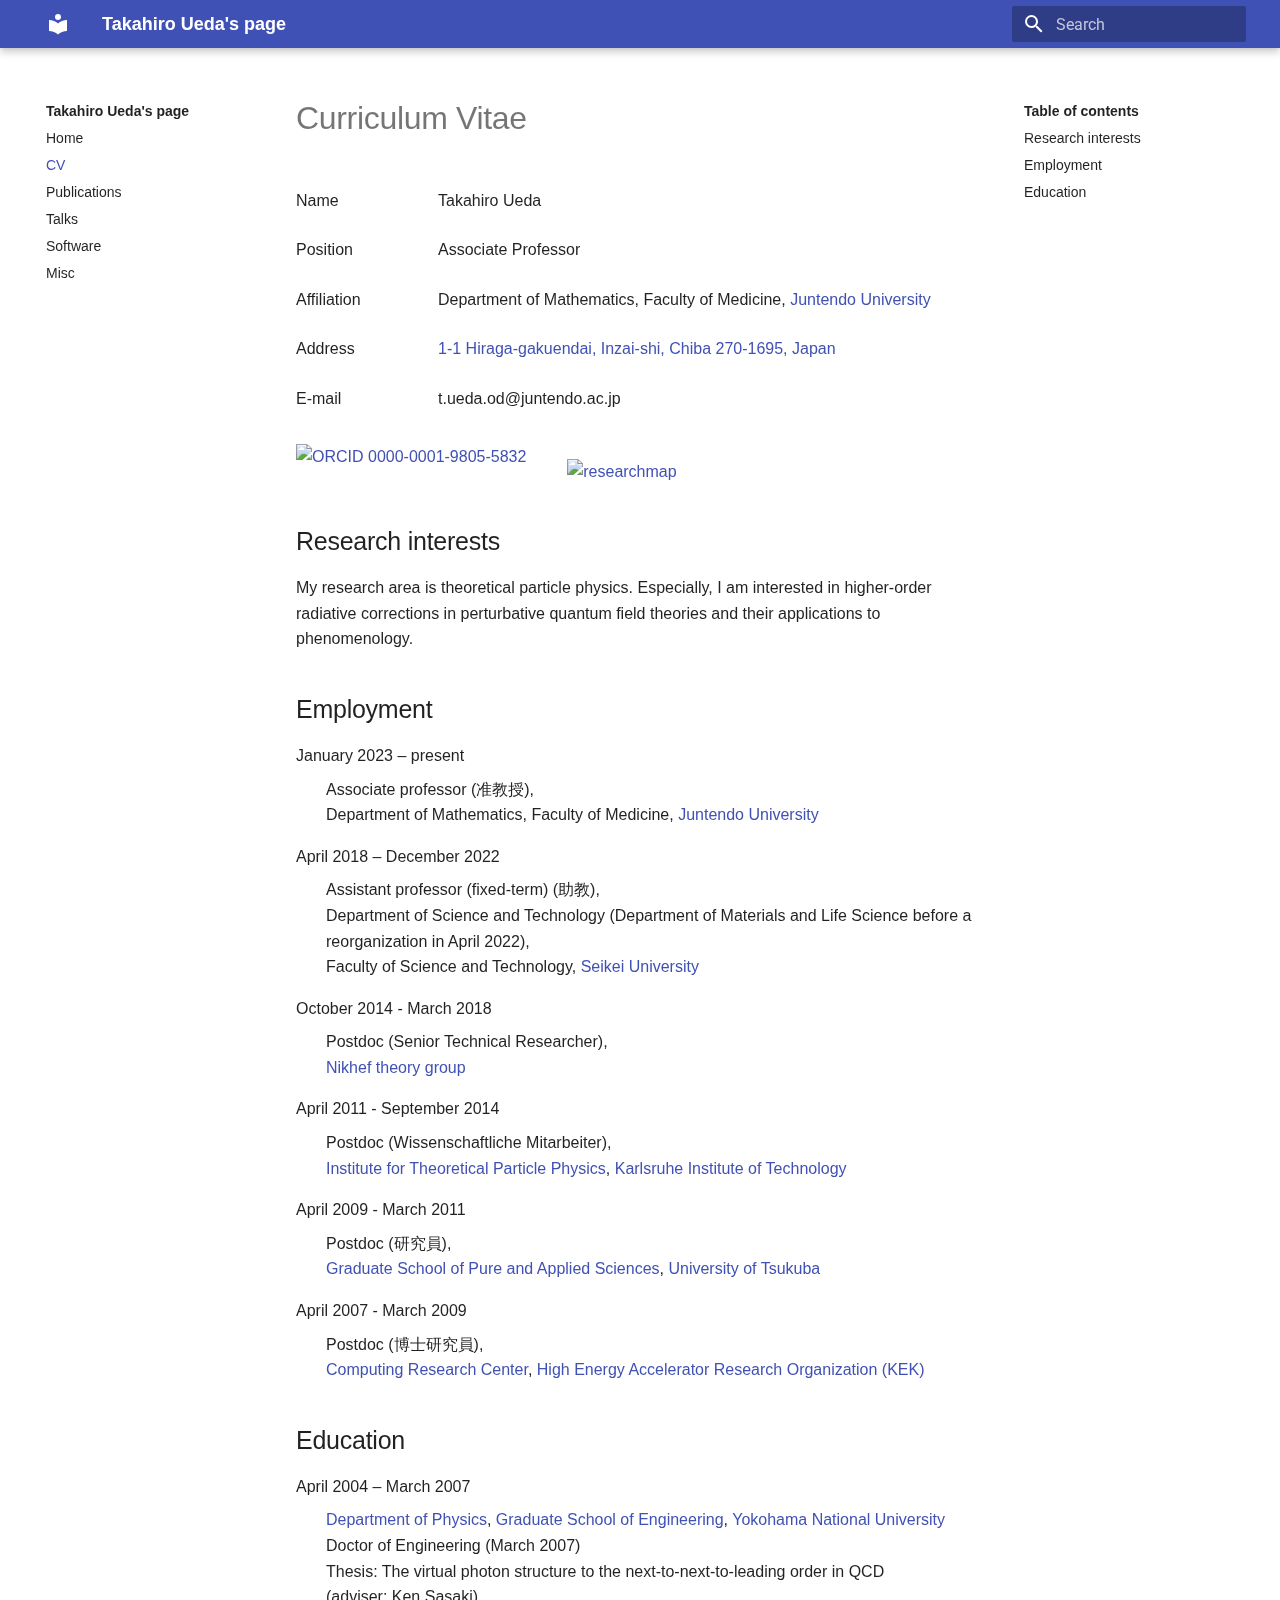
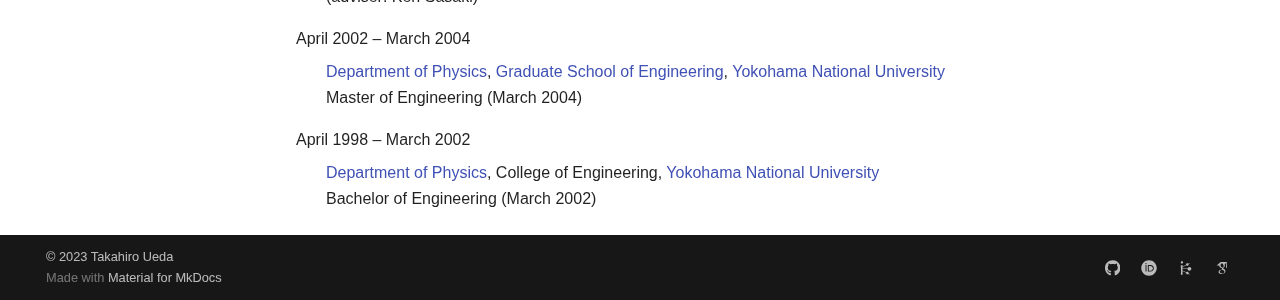
==== commit d1c01d9b: "Deployed a2fa866 with MkDocs version: 1.4.2" ====
--- a/cv/index.html
+++ b/cv/index.html
@@ -10,8 +10,14 @@
         <meta name="author" content="Takahiro Ueda">
       
       
+      
+        <link rel="prev" href="..">
+      
+      
+        <link rel="next" href="../publications/">
+      
       <link rel="icon" href="../assets/images/favicon.png">
-      <meta name="generator" content="mkdocs-1.3.1, mkdocs-material-8.3.9">
+      <meta name="generator" content="mkdocs-1.4.2, mkdocs-material-9.0.2">
     
     
       
@@ -19,17 +25,13 @@
       
     
     
-      <link rel="stylesheet" href="../assets/stylesheets/main.1d29e8d0.min.css">
-      
-        
-        <link rel="stylesheet" href="../assets/stylesheets/palette.cbb835fc.min.css">
-        
-          
-          
-          <meta name="theme-color" content="#4051b5">
-        
-      
-      
+      <link rel="stylesheet" href="../assets/stylesheets/main.f56500e0.min.css">
+      
+        
+        <link rel="stylesheet" href="../assets/stylesheets/palette.2505c338.min.css">
+      
+      
+
     
     
     
@@ -42,14 +44,15 @@
       
     
     
-      <link rel="stylesheet" href="https://cdn.jsdelivr.net/npm/katex@0.16.0/dist/katex.min.css">
+      <link rel="stylesheet" href="https://cdn.jsdelivr.net/npm/katex@0.16.4/dist/katex.min.css">
     
       <link rel="stylesheet" href="../css/extra.css">
     
-    <script>__md_scope=new URL("..",location),__md_get=(e,_=localStorage,t=__md_scope)=>JSON.parse(_.getItem(t.pathname+"."+e)),__md_set=(e,_,t=localStorage,a=__md_scope)=>{try{t.setItem(a.pathname+"."+e,JSON.stringify(_))}catch(e){}}</script>
-    
-      
-
+    <script>__md_scope=new URL("..",location),__md_hash=e=>[...e].reduce((e,_)=>(e<<5)-e+_.charCodeAt(0),0),__md_get=(e,_=localStorage,t=__md_scope)=>JSON.parse(_.getItem(t.pathname+"."+e)),__md_set=(e,_,t=localStorage,a=__md_scope)=>{try{t.setItem(a.pathname+"."+e,JSON.stringify(_))}catch(e){}}</script>
+    
+      
+
+    
     
     
   </head>
@@ -60,7 +63,7 @@
     
     
     
-    <body dir="ltr" data-md-color-scheme="" data-md-color-primary="indigo" data-md-color-accent="indigo">
+    <body dir="ltr" data-md-color-scheme="default" data-md-color-primary="indigo" data-md-color-accent="indigo">
   
     
     
@@ -126,7 +129,7 @@
       </label>
       <nav class="md-search__options" aria-label="Search">
         
-        <button type="reset" class="md-search__icon md-icon" aria-label="Clear" tabindex="-1">
+        <button type="reset" class="md-search__icon md-icon" title="Clear" aria-label="Clear" tabindex="-1">
           <svg xmlns="http://www.w3.org/2000/svg" viewBox="0 0 24 24"><path d="M19 6.41 17.59 5 12 10.59 6.41 5 5 6.41 10.59 12 5 17.59 6.41 19 12 13.41 17.59 19 19 17.59 13.41 12 19 6.41Z"/></svg>
         </button>
       </nav>
@@ -381,10 +384,12 @@
               </div>
             
           
-          <div class="md-content" data-md-component="content">
-            <article class="md-content__inner md-typeset">
-              
+          
+            <div class="md-content" data-md-component="content">
+              <article class="md-content__inner md-typeset">
                 
+                  
+
 
 
 <h1 class="profile" id="curriculum-vitae">Curriculum Vitae<a class="headerlink" href="#curriculum-vitae" title="Permanent link">&para;</a></h1>
@@ -392,15 +397,15 @@
 <dt>Name</dt>
 <dd>Takahiro Ueda</dd>
 <dt>Position</dt>
-<dd>Assistant professor</dd>
+<dd>Associate Professor</dd>
 <dt>Affiliation</dt>
-<dd>Department of Science and Technology,<br />
-  Faculty of Science and Technology,<br />
-<a href="https://www.seikei.ac.jp/university/eng/">Seikei University</a></dd>
+<dd>Department of Mathematics,
+  Faculty of Medicine,
+  <a href="https://en.juntendo.ac.jp/">Juntendo University</a></dd>
 <dt>Address</dt>
-<dd><a href="https://www.google.com/maps/search/3-3-1+Kichijoji-Kitamachi,+Musashino-shi,+Tokyo+180-8633,+Japan">3-3-1 Kichijoji-Kitamachi, Musashino-shi, Tokyo 180-8633, Japan</a></dd>
+<dd><a href="https://goo.gl/maps/A84g2txS4D4SVVk36">1-1 Hiraga-gakuendai, Inzai-shi, Chiba 270-1695, Japan</a></dd>
 <dt>E-mail</dt>
-<dd class="ead">tueda - at - st.seikei.ac.jp</dd>
+<dd class="ead">t.ueda.od - at - juntendo.ac.jp</dd>
 </dl>
 <p><a href="https://orcid.org/0000-0001-9805-5832"><img alt="ORCID" src="https://info.orcid.org/wp-content/uploads/2019/11/orcid_16x16.png" /> 0000-0001-9805-5832</a>
 &emsp;&emsp;
@@ -411,7 +416,12 @@
 in perturbative quantum field theories and their applications to phenomenology.</p>
 <h2 id="employment">Employment<a class="headerlink" href="#employment" title="Permanent link">&para;</a></h2>
 <dl>
-<dt>April 2018 &ndash; present</dt>
+<dt>January 2023 &ndash; present</dt>
+<dd>Associate professor (准教授),<br />
+  Department of Mathematics,
+  Faculty of Medicine,
+  <a href="https://en.juntendo.ac.jp/">Juntendo University</a></dd>
+<dt>April 2018 &ndash; December 2022</dt>
 <dd>Assistant professor (fixed-term) (助教),<br />
   Department of Science and Technology
   (Department of Materials and Life Science
@@ -456,58 +466,27 @@
   Bachelor of Engineering (March 2002)</dd>
 </dl>
 
-              
-            </article>
-            
-          </div>
+
+
+
+
+                
+              </article>
+            </div>
+          
+          
         </div>
         
       </main>
       
         <footer class="md-footer">
-  
-    
-    <nav class="md-footer__inner md-grid" aria-label="Footer" >
-      
-        
-        <a href=".." class="md-footer__link md-footer__link--prev" aria-label="Previous: Home" rel="prev">
-          <div class="md-footer__button md-icon">
-            <svg xmlns="http://www.w3.org/2000/svg" viewBox="0 0 24 24"><path d="M20 11v2H8l5.5 5.5-1.42 1.42L4.16 12l7.92-7.92L13.5 5.5 8 11h12Z"/></svg>
-          </div>
-          <div class="md-footer__title">
-            <div class="md-ellipsis">
-              <span class="md-footer__direction">
-                Previous
-              </span>
-              Home
-            </div>
-          </div>
-        </a>
-      
-      
-        
-        <a href="../publications/" class="md-footer__link md-footer__link--next" aria-label="Next: Publications" rel="next">
-          <div class="md-footer__title">
-            <div class="md-ellipsis">
-              <span class="md-footer__direction">
-                Next
-              </span>
-              Publications
-            </div>
-          </div>
-          <div class="md-footer__button md-icon">
-            <svg xmlns="http://www.w3.org/2000/svg" viewBox="0 0 24 24"><path d="M4 11v2h12l-5.5 5.5 1.42 1.42L19.84 12l-7.92-7.92L10.5 5.5 16 11H4Z"/></svg>
-          </div>
-        </a>
-      
-    </nav>
   
   <div class="md-footer-meta md-typeset">
     <div class="md-footer-meta__inner md-grid">
       <div class="md-copyright">
   
     <div class="md-copyright__highlight">
-      &copy; 2022 Takahiro Ueda
+      &copy; 2023 Takahiro Ueda
     </div>
   
   
@@ -526,7 +505,7 @@
       
     
     <a href="https://github.com/tueda" target="_blank" rel="noopener" title="github.com" class="md-social__link">
-      <svg xmlns="http://www.w3.org/2000/svg" viewBox="0 0 496 512"><!--! Font Awesome Free 6.1.1 by @fontawesome - https://fontawesome.com License - https://fontawesome.com/license/free (Icons: CC BY 4.0, Fonts: SIL OFL 1.1, Code: MIT License) Copyright 2022 Fonticons, Inc.--><path d="M165.9 397.4c0 2-2.3 3.6-5.2 3.6-3.3.3-5.6-1.3-5.6-3.6 0-2 2.3-3.6 5.2-3.6 3-.3 5.6 1.3 5.6 3.6zm-31.1-4.5c-.7 2 1.3 4.3 4.3 4.9 2.6 1 5.6 0 6.2-2s-1.3-4.3-4.3-5.2c-2.6-.7-5.5.3-6.2 2.3zm44.2-1.7c-2.9.7-4.9 2.6-4.6 4.9.3 2 2.9 3.3 5.9 2.6 2.9-.7 4.9-2.6 4.6-4.6-.3-1.9-3-3.2-5.9-2.9zM244.8 8C106.1 8 0 113.3 0 252c0 110.9 69.8 205.8 169.5 239.2 12.8 2.3 17.3-5.6 17.3-12.1 0-6.2-.3-40.4-.3-61.4 0 0-70 15-84.7-29.8 0 0-11.4-29.1-27.8-36.6 0 0-22.9-15.7 1.6-15.4 0 0 24.9 2 38.6 25.8 21.9 38.6 58.6 27.5 72.9 20.9 2.3-16 8.8-27.1 16-33.7-55.9-6.2-112.3-14.3-112.3-110.5 0-27.5 7.6-41.3 23.6-58.9-2.6-6.5-11.1-33.3 2.6-67.9 20.9-6.5 69 27 69 27 20-5.6 41.5-8.5 62.8-8.5s42.8 2.9 62.8 8.5c0 0 48.1-33.6 69-27 13.7 34.7 5.2 61.4 2.6 67.9 16 17.7 25.8 31.5 25.8 58.9 0 96.5-58.9 104.2-114.8 110.5 9.2 7.9 17 22.9 17 46.4 0 33.7-.3 75.4-.3 83.6 0 6.5 4.6 14.4 17.3 12.1C428.2 457.8 496 362.9 496 252 496 113.3 383.5 8 244.8 8zM97.2 352.9c-1.3 1-1 3.3.7 5.2 1.6 1.6 3.9 2.3 5.2 1 1.3-1 1-3.3-.7-5.2-1.6-1.6-3.9-2.3-5.2-1zm-10.8-8.1c-.7 1.3.3 2.9 2.3 3.9 1.6 1 3.6.7 4.3-.7.7-1.3-.3-2.9-2.3-3.9-2-.6-3.6-.3-4.3.7zm32.4 35.6c-1.6 1.3-1 4.3 1.3 6.2 2.3 2.3 5.2 2.6 6.5 1 1.3-1.3.7-4.3-1.3-6.2-2.2-2.3-5.2-2.6-6.5-1zm-11.4-14.7c-1.6 1-1.6 3.6 0 5.9 1.6 2.3 4.3 3.3 5.6 2.3 1.6-1.3 1.6-3.9 0-6.2-1.4-2.3-4-3.3-5.6-2z"/></svg>
+      <svg xmlns="http://www.w3.org/2000/svg" viewBox="0 0 496 512"><!--! Font Awesome Free 6.2.1 by @fontawesome - https://fontawesome.com License - https://fontawesome.com/license/free (Icons: CC BY 4.0, Fonts: SIL OFL 1.1, Code: MIT License) Copyright 2022 Fonticons, Inc.--><path d="M165.9 397.4c0 2-2.3 3.6-5.2 3.6-3.3.3-5.6-1.3-5.6-3.6 0-2 2.3-3.6 5.2-3.6 3-.3 5.6 1.3 5.6 3.6zm-31.1-4.5c-.7 2 1.3 4.3 4.3 4.9 2.6 1 5.6 0 6.2-2s-1.3-4.3-4.3-5.2c-2.6-.7-5.5.3-6.2 2.3zm44.2-1.7c-2.9.7-4.9 2.6-4.6 4.9.3 2 2.9 3.3 5.9 2.6 2.9-.7 4.9-2.6 4.6-4.6-.3-1.9-3-3.2-5.9-2.9zM244.8 8C106.1 8 0 113.3 0 252c0 110.9 69.8 205.8 169.5 239.2 12.8 2.3 17.3-5.6 17.3-12.1 0-6.2-.3-40.4-.3-61.4 0 0-70 15-84.7-29.8 0 0-11.4-29.1-27.8-36.6 0 0-22.9-15.7 1.6-15.4 0 0 24.9 2 38.6 25.8 21.9 38.6 58.6 27.5 72.9 20.9 2.3-16 8.8-27.1 16-33.7-55.9-6.2-112.3-14.3-112.3-110.5 0-27.5 7.6-41.3 23.6-58.9-2.6-6.5-11.1-33.3 2.6-67.9 20.9-6.5 69 27 69 27 20-5.6 41.5-8.5 62.8-8.5s42.8 2.9 62.8 8.5c0 0 48.1-33.6 69-27 13.7 34.7 5.2 61.4 2.6 67.9 16 17.7 25.8 31.5 25.8 58.9 0 96.5-58.9 104.2-114.8 110.5 9.2 7.9 17 22.9 17 46.4 0 33.7-.3 75.4-.3 83.6 0 6.5 4.6 14.4 17.3 12.1C428.2 457.8 496 362.9 496 252 496 113.3 383.5 8 244.8 8zM97.2 352.9c-1.3 1-1 3.3.7 5.2 1.6 1.6 3.9 2.3 5.2 1 1.3-1 1-3.3-.7-5.2-1.6-1.6-3.9-2.3-5.2-1zm-10.8-8.1c-.7 1.3.3 2.9 2.3 3.9 1.6 1 3.6.7 4.3-.7.7-1.3-.3-2.9-2.3-3.9-2-.6-3.6-.3-4.3.7zm32.4 35.6c-1.6 1.3-1 4.3 1.3 6.2 2.3 2.3 5.2 2.6 6.5 1 1.3-1.3.7-4.3-1.3-6.2-2.2-2.3-5.2-2.6-6.5-1zm-11.4-14.7c-1.6 1-1.6 3.6 0 5.9 1.6 2.3 4.3 3.3 5.6 2.3 1.6-1.3 1.6-3.9 0-6.2-1.4-2.3-4-3.3-5.6-2z"/></svg>
     </a>
   
     
@@ -535,7 +514,7 @@
       
     
     <a href="https://orcid.org/0000-0001-9805-5832" target="_blank" rel="noopener" title="orcid.org" class="md-social__link">
-      <svg xmlns="http://www.w3.org/2000/svg" viewBox="0 0 512 512"><!--! Font Awesome Free 6.1.1 by @fontawesome - https://fontawesome.com License - https://fontawesome.com/license/free (Icons: CC BY 4.0, Fonts: SIL OFL 1.1, Code: MIT License) Copyright 2022 Fonticons, Inc.--><path d="M294.75 188.19h-45.92V342h47.47c67.62 0 83.12-51.34 83.12-76.91 0-41.64-26.54-76.9-84.67-76.9zM256 8C119 8 8 119 8 256s111 248 248 248 248-111 248-248S393 8 256 8zm-80.79 360.76h-29.84v-207.5h29.84zm-14.92-231.14a19.57 19.57 0 1 1 19.57-19.57 19.64 19.64 0 0 1-19.57 19.57zM300 369h-81V161.26h80.6c76.73 0 110.44 54.83 110.44 103.85C410 318.39 368.38 369 300 369z"/></svg>
+      <svg xmlns="http://www.w3.org/2000/svg" viewBox="0 0 512 512"><!--! Font Awesome Free 6.2.1 by @fontawesome - https://fontawesome.com License - https://fontawesome.com/license/free (Icons: CC BY 4.0, Fonts: SIL OFL 1.1, Code: MIT License) Copyright 2022 Fonticons, Inc.--><path d="M294.75 188.19h-45.92V342h47.47c67.62 0 83.12-51.34 83.12-76.91 0-41.64-26.54-76.9-84.67-76.9zM256 8C119 8 8 119 8 256s111 248 248 248 248-111 248-248S393 8 256 8zm-80.79 360.76h-29.84v-207.5h29.84zm-14.92-231.14a19.57 19.57 0 1 1 19.57-19.57 19.64 19.64 0 0 1-19.57 19.57zM300 369h-81V161.26h80.6c76.73 0 110.44 54.83 110.44 103.85C410 318.39 368.38 369 300 369z"/></svg>
     </a>
   
     
@@ -772,16 +751,17 @@
     <div class="md-dialog" data-md-component="dialog">
       <div class="md-dialog__inner md-typeset"></div>
     </div>
-    <script id="__config" type="application/json">{"base": "..", "features": [], "search": "../assets/javascripts/workers/search.b97dbffb.min.js", "translations": {"clipboard.copied": "Copied to clipboard", "clipboard.copy": "Copy to clipboard", "search.config.lang": "en", "search.config.pipeline": "trimmer, stopWordFilter", "search.config.separator": "[\\s\\-]+", "search.placeholder": "Search", "search.result.more.one": "1 more on this page", "search.result.more.other": "# more on this page", "search.result.none": "No matching documents", "search.result.one": "1 matching document", "search.result.other": "# matching documents", "search.result.placeholder": "Type to start searching", "search.result.term.missing": "Missing", "select.version.title": "Select version"}}</script>
-    
-    
-      <script src="../assets/javascripts/bundle.6c7ad80a.min.js"></script>
+    
+    <script id="__config" type="application/json">{"base": "..", "features": [], "search": "../assets/javascripts/workers/search.12658920.min.js", "translations": {"clipboard.copied": "Copied to clipboard", "clipboard.copy": "Copy to clipboard", "search.result.more.one": "1 more on this page", "search.result.more.other": "# more on this page", "search.result.none": "No matching documents", "search.result.one": "1 matching document", "search.result.other": "# matching documents", "search.result.placeholder": "Type to start searching", "search.result.term.missing": "Missing", "select.version": "Select version"}}</script>
+    
+    
+      <script src="../assets/javascripts/bundle.5cf534bf.min.js"></script>
       
         <script src="../js/eads-start.js"></script>
       
-        <script src="https://cdn.jsdelivr.net/npm/katex@0.16.0/dist/katex.min.js"></script>
-      
-        <script src="https://cdn.jsdelivr.net/npm/katex@0.16.0/dist/contrib/auto-render.min.js"></script>
+        <script src="https://cdn.jsdelivr.net/npm/katex@0.16.4/dist/katex.min.js"></script>
+      
+        <script src="https://cdn.jsdelivr.net/npm/katex@0.16.4/dist/contrib/auto-render.min.js"></script>
       
         <script src="../js/katex-start.js"></script>
       
--- a/assets/stylesheets/main.f56500e0.min.css
+++ b/assets/stylesheets/main.f56500e0.min.css
@@ -0,0 +1 @@
+@charset "UTF-8";html{-webkit-text-size-adjust:none;-moz-text-size-adjust:none;text-size-adjust:none;box-sizing:border-box}*,:after,:before{box-sizing:inherit}@media (prefers-reduced-motion){*,:after,:before{transition:none!important}}body{margin:0}a,button,input,label{-webkit-tap-highlight-color:transparent}a{color:inherit;text-decoration:none}hr{border:0;box-sizing:initial;display:block;height:.05rem;overflow:visible;padding:0}small{font-size:80%}sub,sup{line-height:1em}img{border-style:none}table{border-collapse:initial;border-spacing:0}td,th{font-weight:400;vertical-align:top}button{background:#0000;border:0;font-family:inherit;font-size:inherit;margin:0;padding:0}input{border:0;outline:none}:root{--md-primary-fg-color:#4051b5;--md-primary-fg-color--light:#5d6cc0;--md-primary-fg-color--dark:#303fa1;--md-primary-bg-color:#fff;--md-primary-bg-color--light:#ffffffb3;--md-accent-fg-color:#526cfe;--md-accent-fg-color--transparent:#526cfe1a;--md-accent-bg-color:#fff;--md-accent-bg-color--light:#ffffffb3}:root,[data-md-color-scheme=default]{--md-default-fg-color:#000000de;--md-default-fg-color--light:#0000008a;--md-default-fg-color--lighter:#00000052;--md-default-fg-color--lightest:#00000012;--md-default-bg-color:#fff;--md-default-bg-color--light:#ffffffb3;--md-default-bg-color--lighter:#ffffff4d;--md-default-bg-color--lightest:#ffffff1f;--md-code-fg-color:#36464e;--md-code-bg-color:#f5f5f5;--md-code-hl-color:#ffff0080;--md-code-hl-number-color:#d52a2a;--md-code-hl-special-color:#db1457;--md-code-hl-function-color:#a846b9;--md-code-hl-constant-color:#6e59d9;--md-code-hl-keyword-color:#3f6ec6;--md-code-hl-string-color:#1c7d4d;--md-code-hl-name-color:var(--md-code-fg-color);--md-code-hl-operator-color:var(--md-default-fg-color--light);--md-code-hl-punctuation-color:var(--md-default-fg-color--light);--md-code-hl-comment-color:var(--md-default-fg-color--light);--md-code-hl-generic-color:var(--md-default-fg-color--light);--md-code-hl-variable-color:var(--md-default-fg-color--light);--md-typeset-color:var(--md-default-fg-color);--md-typeset-a-color:var(--md-primary-fg-color);--md-typeset-mark-color:#ffff0080;--md-typeset-del-color:#f5503d26;--md-typeset-ins-color:#0bd57026;--md-typeset-kbd-color:#fafafa;--md-typeset-kbd-accent-color:#fff;--md-typeset-kbd-border-color:#b8b8b8;--md-typeset-table-color:#0000001f;--md-admonition-fg-color:var(--md-default-fg-color);--md-admonition-bg-color:var(--md-default-bg-color);--md-footer-fg-color:#fff;--md-footer-fg-color--light:#ffffffb3;--md-footer-fg-color--lighter:#fff6;--md-footer-bg-color:#000000de;--md-footer-bg-color--dark:#00000052;--md-shadow-z1:0 0.2rem 0.5rem #0000000d,0 0 0.05rem #0000001a;--md-shadow-z2:0 0.2rem 0.5rem #0000001a,0 0 0.05rem #00000040;--md-shadow-z3:0 0.2rem 0.5rem #0003,0 0 0.05rem #00000059}.md-icon svg{fill:currentcolor;display:block;height:1.2rem;width:1.2rem}body{-webkit-font-smoothing:antialiased;-moz-osx-font-smoothing:grayscale;--md-text-font-family:var(--md-text-font,_),-apple-system,BlinkMacSystemFont,Helvetica,Arial,sans-serif;--md-code-font-family:var(--md-code-font,_),SFMono-Regular,Consolas,Menlo,monospace}aside,body,input{font-feature-settings:"kern","liga";color:var(--md-typeset-color);font-family:var(--md-text-font-family)}code,kbd,pre{font-feature-settings:"kern";font-family:var(--md-code-font-family)}:root{--md-typeset-table-sort-icon:url('data:image/svg+xml;charset=utf-8,<svg xmlns="http://www.w3.org/2000/svg" viewBox="0 0 24 24"><path d="m18 21-4-4h3V7h-3l4-4 4 4h-3v10h3M2 19v-2h10v2M2 13v-2h7v2M2 7V5h4v2H2Z"/></svg>');--md-typeset-table-sort-icon--asc:url('data:image/svg+xml;charset=utf-8,<svg xmlns="http://www.w3.org/2000/svg" viewBox="0 0 24 24"><path d="M19 17h3l-4 4-4-4h3V3h2M2 17h10v2H2M6 5v2H2V5m0 6h7v2H2v-2Z"/></svg>');--md-typeset-table-sort-icon--desc:url('data:image/svg+xml;charset=utf-8,<svg xmlns="http://www.w3.org/2000/svg" viewBox="0 0 24 24"><path d="M19 7h3l-4-4-4 4h3v14h2M2 17h10v2H2M6 5v2H2V5m0 6h7v2H2v-2Z"/></svg>')}.md-typeset{-webkit-print-color-adjust:exact;color-adjust:exact;font-size:.8rem;line-height:1.6}@media print{.md-typeset{font-size:.68rem}}.md-typeset blockquote,.md-typeset dl,.md-typeset figure,.md-typeset ol,.md-typeset pre,.md-typeset ul{margin-bottom:1em;margin-top:1em}.md-typeset h1{color:var(--md-default-fg-color--light);font-size:2em;line-height:1.3;margin:0 0 1.25em}.md-typeset h1,.md-typeset h2{font-weight:300;letter-spacing:-.01em}.md-typeset h2{font-size:1.5625em;line-height:1.4;margin:1.6em 0 .64em}.md-typeset h3{font-size:1.25em;font-weight:400;letter-spacing:-.01em;line-height:1.5;margin:1.6em 0 .8em}.md-typeset h2+h3{margin-top:.8em}.md-typeset h4{font-weight:700;letter-spacing:-.01em;margin:1em 0}.md-typeset h5,.md-typeset h6{color:var(--md-default-fg-color--light);font-size:.8em;font-weight:700;letter-spacing:-.01em;margin:1.25em 0}.md-typeset h5{text-transform:uppercase}.md-typeset hr{border-bottom:.05rem solid var(--md-default-fg-color--lightest);display:flow-root;margin:1.5em 0}.md-typeset a{color:var(--md-typeset-a-color);word-break:break-word}.md-typeset a,.md-typeset a:before{transition:color 125ms}.md-typeset a:focus,.md-typeset a:hover{color:var(--md-accent-fg-color)}.md-typeset a:focus code,.md-typeset a:hover code{background-color:var(--md-accent-fg-color--transparent)}.md-typeset a code{color:currentcolor;transition:background-color 125ms}.md-typeset a.focus-visible{outline-color:var(--md-accent-fg-color);outline-offset:.2rem}.md-typeset code,.md-typeset kbd,.md-typeset pre{color:var(--md-code-fg-color);direction:ltr;font-variant-ligatures:none}@media print{.md-typeset code,.md-typeset kbd,.md-typeset pre{white-space:pre-wrap}}.md-typeset code{background-color:var(--md-code-bg-color);border-radius:.1rem;-webkit-box-decoration-break:clone;box-decoration-break:clone;font-size:.85em;padding:0 .2941176471em;word-break:break-word}.md-typeset code:not(.focus-visible){-webkit-tap-highlight-color:transparent;outline:none}.md-typeset pre{display:flow-root;line-height:1.4;position:relative}.md-typeset pre>code{-webkit-box-decoration-break:slice;box-decoration-break:slice;box-shadow:none;display:block;margin:0;outline-color:var(--md-accent-fg-color);overflow:auto;padding:.7720588235em 1.1764705882em;scrollbar-color:var(--md-default-fg-color--lighter) #0000;scrollbar-width:thin;touch-action:auto;word-break:normal}.md-typeset pre>code:hover{scrollbar-color:var(--md-accent-fg-color) #0000}.md-typeset pre>code::-webkit-scrollbar{height:.2rem;width:.2rem}.md-typeset pre>code::-webkit-scrollbar-thumb{background-color:var(--md-default-fg-color--lighter)}.md-typeset pre>code::-webkit-scrollbar-thumb:hover{background-color:var(--md-accent-fg-color)}.md-typeset kbd{background-color:var(--md-typeset-kbd-color);border-radius:.1rem;box-shadow:0 .1rem 0 .05rem var(--md-typeset-kbd-border-color),0 .1rem 0 var(--md-typeset-kbd-border-color),0 -.1rem .2rem var(--md-typeset-kbd-accent-color) inset;color:var(--md-default-fg-color);display:inline-block;font-size:.75em;padding:0 .6666666667em;vertical-align:text-top;word-break:break-word}.md-typeset mark{background-color:var(--md-typeset-mark-color);-webkit-box-decoration-break:clone;box-decoration-break:clone;color:inherit;word-break:break-word}.md-typeset abbr{border-bottom:.05rem dotted var(--md-default-fg-color--light);cursor:help;text-decoration:none}@media (hover:none){.md-typeset abbr[title]:focus:after,.md-typeset abbr[title]:hover:after{background-color:var(--md-default-fg-color);border-radius:.1rem;box-shadow:var(--md-shadow-z3);color:var(--md-default-bg-color);content:attr(title);font-size:.7rem;left:.8rem;margin-top:2em;padding:.2rem .3rem;position:absolute;right:.8rem}}.md-typeset small{opacity:.75}[dir=ltr] .md-typeset sub,[dir=ltr] .md-typeset sup{margin-left:.078125em}[dir=rtl] .md-typeset sub,[dir=rtl] .md-typeset sup{margin-right:.078125em}[dir=ltr] .md-typeset blockquote{padding-left:.6rem}[dir=rtl] .md-typeset blockquote{padding-right:.6rem}[dir=ltr] .md-typeset blockquote{border-left:.2rem solid var(--md-default-fg-color--lighter)}[dir=rtl] .md-typeset blockquote{border-right:.2rem solid var(--md-default-fg-color--lighter)}.md-typeset blockquote{color:var(--md-default-fg-color--light);margin-left:0;margin-right:0}.md-typeset ul{list-style-type:disc}[dir=ltr] .md-typeset ol,[dir=ltr] .md-typeset ul{margin-left:.625em}[dir=rtl] .md-typeset ol,[dir=rtl] .md-typeset ul{margin-right:.625em}.md-typeset ol,.md-typeset ul{padding:0}.md-typeset ol:not([hidden]),.md-typeset ul:not([hidden]){display:flow-root}.md-typeset ol ol,.md-typeset ul ol{list-style-type:lower-alpha}.md-typeset ol ol ol,.md-typeset ul ol ol{list-style-type:lower-roman}[dir=ltr] .md-typeset ol li,[dir=ltr] .md-typeset ul li{margin-left:1.25em}[dir=rtl] .md-typeset ol li,[dir=rtl] .md-typeset ul li{margin-right:1.25em}.md-typeset ol li,.md-typeset ul li{margin-bottom:.5em}.md-typeset ol li blockquote,.md-typeset ol li p,.md-typeset ul li blockquote,.md-typeset ul li p{margin:.5em 0}.md-typeset ol li:last-child,.md-typeset ul li:last-child{margin-bottom:0}[dir=ltr] .md-typeset ol li ol,[dir=ltr] .md-typeset ol li ul,[dir=ltr] .md-typeset ul li ol,[dir=ltr] .md-typeset ul li ul{margin-left:.625em}[dir=rtl] .md-typeset ol li ol,[dir=rtl] .md-typeset ol li ul,[dir=rtl] .md-typeset ul li ol,[dir=rtl] .md-typeset ul li ul{margin-right:.625em}.md-typeset ol li ol,.md-typeset ol li ul,.md-typeset ul li ol,.md-typeset ul li ul{margin-bottom:.5em;margin-top:.5em}[dir=ltr] .md-typeset dd{margin-left:1.875em}[dir=rtl] .md-typeset dd{margin-right:1.875em}.md-typeset dd{margin-bottom:1.5em;margin-top:1em}.md-typeset img,.md-typeset svg,.md-typeset video{height:auto;max-width:100%}.md-typeset img[align=left]{margin:1em 1em 1em 0}.md-typeset img[align=right]{margin:1em 0 1em 1em}.md-typeset img[align]:only-child{margin-top:0}.md-typeset img[src$="#gh-dark-mode-only"],.md-typeset img[src$="#only-dark"]{display:none}.md-typeset figure{display:flow-root;margin:1em auto;max-width:100%;text-align:center;width:-webkit-fit-content;width:-moz-fit-content;width:fit-content}.md-typeset figure img{display:block}.md-typeset figcaption{font-style:italic;margin:1em auto;max-width:24rem}.md-typeset iframe{max-width:100%}.md-typeset table:not([class]){background-color:var(--md-default-bg-color);border:.05rem solid var(--md-typeset-table-color);border-radius:.1rem;display:inline-block;font-size:.64rem;max-width:100%;overflow:auto;touch-action:auto}@media print{.md-typeset table:not([class]){display:table}}.md-typeset table:not([class])+*{margin-top:1.5em}.md-typeset table:not([class]) td>:first-child,.md-typeset table:not([class]) th>:first-child{margin-top:0}.md-typeset table:not([class]) td>:last-child,.md-typeset table:not([class]) th>:last-child{margin-bottom:0}.md-typeset table:not([class]) td:not([align]),.md-typeset table:not([class]) th:not([align]){text-align:left}[dir=rtl] .md-typeset table:not([class]) td:not([align]),[dir=rtl] .md-typeset table:not([class]) th:not([align]){text-align:right}.md-typeset table:not([class]) th{font-weight:700;min-width:5rem;padding:.9375em 1.25em;vertical-align:top}.md-typeset table:not([class]) td{border-top:.05rem solid var(--md-typeset-table-color);padding:.9375em 1.25em;vertical-align:top}.md-typeset table:not([class]) tbody tr{transition:background-color 125ms}.md-typeset table:not([class]) tbody tr:hover{background-color:rgba(0,0,0,.035);box-shadow:0 .05rem 0 var(--md-default-bg-color) inset}.md-typeset table:not([class]) a{word-break:normal}.md-typeset table th[role=columnheader]{cursor:pointer}[dir=ltr] .md-typeset table th[role=columnheader]:after{margin-left:.5em}[dir=rtl] .md-typeset table th[role=columnheader]:after{margin-right:.5em}.md-typeset table th[role=columnheader]:after{content:"";display:inline-block;height:1.2em;-webkit-mask-image:var(--md-typeset-table-sort-icon);mask-image:var(--md-typeset-table-sort-icon);-webkit-mask-repeat:no-repeat;mask-repeat:no-repeat;-webkit-mask-size:contain;mask-size:contain;transition:background-color 125ms;vertical-align:text-bottom;width:1.2em}.md-typeset table th[role=columnheader]:hover:after{background-color:var(--md-default-fg-color--lighter)}.md-typeset table th[role=columnheader][aria-sort=ascending]:after{background-color:var(--md-default-fg-color--light);-webkit-mask-image:var(--md-typeset-table-sort-icon--asc);mask-image:var(--md-typeset-table-sort-icon--asc)}.md-typeset table th[role=columnheader][aria-sort=descending]:after{background-color:var(--md-default-fg-color--light);-webkit-mask-image:var(--md-typeset-table-sort-icon--desc);mask-image:var(--md-typeset-table-sort-icon--desc)}.md-typeset__scrollwrap{margin:1em -.8rem;overflow-x:auto;touch-action:auto}.md-typeset__table{display:inline-block;margin-bottom:.5em;padding:0 .8rem}@media print{.md-typeset__table{display:block}}html .md-typeset__table table{display:table;margin:0;overflow:hidden;width:100%}@media screen and (max-width:44.9375em){.md-content__inner>pre{margin:1em -.8rem}.md-content__inner>pre code{border-radius:0}}.md-banner{background-color:var(--md-footer-bg-color);color:var(--md-footer-fg-color);overflow:auto}@media print{.md-banner{display:none}}.md-banner--warning{background:var(--md-typeset-mark-color);color:var(--md-default-fg-color)}.md-banner__inner{font-size:.7rem;margin:.6rem auto;padding:0 .8rem}[dir=ltr] .md-banner__button{float:right}[dir=rtl] .md-banner__button{float:left}.md-banner__button{color:inherit;cursor:pointer;transition:opacity .25s}.md-banner__button:hover{opacity:.7}html{font-size:125%;height:100%;overflow-x:hidden}@media screen and (min-width:100em){html{font-size:137.5%}}@media screen and (min-width:125em){html{font-size:150%}}body{background-color:var(--md-default-bg-color);display:flex;flex-direction:column;font-size:.5rem;min-height:100%;position:relative;width:100%}@media print{body{display:block}}@media screen and (max-width:59.9375em){body[data-md-scrolllock]{position:fixed}}.md-grid{margin-left:auto;margin-right:auto;max-width:61rem}.md-container{display:flex;flex-direction:column;flex-grow:1}@media print{.md-container{display:block}}.md-main{flex-grow:1}.md-main__inner{display:flex;height:100%;margin-top:1.5rem}.md-ellipsis{overflow:hidden;text-overflow:ellipsis;white-space:nowrap}.md-toggle{display:none}.md-option{height:0;opacity:0;position:absolute;width:0}.md-option:checked+label:not([hidden]){display:block}.md-option.focus-visible+label{outline-color:var(--md-accent-fg-color);outline-style:auto}.md-skip{background-color:var(--md-default-fg-color);border-radius:.1rem;color:var(--md-default-bg-color);font-size:.64rem;margin:.5rem;opacity:0;outline-color:var(--md-accent-fg-color);padding:.3rem .5rem;position:fixed;transform:translateY(.4rem);z-index:-1}.md-skip:focus{opacity:1;transform:translateY(0);transition:transform .25s cubic-bezier(.4,0,.2,1),opacity 175ms 75ms;z-index:10}@page{margin:25mm}:root{--md-clipboard-icon:url('data:image/svg+xml;charset=utf-8,<svg xmlns="http://www.w3.org/2000/svg" viewBox="0 0 24 24"><path d="M19 21H8V7h11m0-2H8a2 2 0 0 0-2 2v14a2 2 0 0 0 2 2h11a2 2 0 0 0 2-2V7a2 2 0 0 0-2-2m-3-4H4a2 2 0 0 0-2 2v14h2V3h12V1Z"/></svg>')}.md-clipboard{border-radius:.1rem;color:var(--md-default-fg-color--lightest);cursor:pointer;height:1.5em;outline-color:var(--md-accent-fg-color);outline-offset:.1rem;position:absolute;right:.5em;top:.5em;transition:color .25s;width:1.5em;z-index:1}@media print{.md-clipboard{display:none}}.md-clipboard:not(.focus-visible){-webkit-tap-highlight-color:transparent;outline:none}:hover>.md-clipboard{color:var(--md-default-fg-color--light)}.md-clipboard:focus,.md-clipboard:hover{color:var(--md-accent-fg-color)}.md-clipboard:after{background-color:currentcolor;content:"";display:block;height:1.125em;margin:0 auto;-webkit-mask-image:var(--md-clipboard-icon);mask-image:var(--md-clipboard-icon);-webkit-mask-position:center;mask-position:center;-webkit-mask-repeat:no-repeat;mask-repeat:no-repeat;-webkit-mask-size:contain;mask-size:contain;width:1.125em}.md-clipboard--inline{cursor:pointer}.md-clipboard--inline code{transition:color .25s,background-color .25s}.md-clipboard--inline:focus code,.md-clipboard--inline:hover code{background-color:var(--md-accent-fg-color--transparent);color:var(--md-accent-fg-color)}@keyframes consent{0%{opacity:0;transform:translateY(100%)}to{opacity:1;transform:translateY(0)}}@keyframes overlay{0%{opacity:0}to{opacity:1}}.md-consent__overlay{animation:overlay .25s both;-webkit-backdrop-filter:blur(.1rem);backdrop-filter:blur(.1rem);background-color:#0000008a;height:100%;opacity:1;position:fixed;top:0;width:100%;z-index:5}.md-consent__inner{animation:consent .5s cubic-bezier(.1,.7,.1,1) both;background-color:var(--md-default-bg-color);border:0;border-radius:.1rem;bottom:0;box-shadow:0 0 .2rem #0000001a,0 .2rem .4rem #0003;max-height:100%;overflow:auto;padding:0;position:fixed;width:100%;z-index:5}.md-consent__form{padding:.8rem}.md-consent__settings{display:none;margin:1em 0}input:checked+.md-consent__settings{display:block}.md-consent__controls{margin-bottom:.8rem}.md-typeset .md-consent__controls .md-button{display:inline}@media screen and (max-width:44.9375em){.md-typeset .md-consent__controls .md-button{display:block;margin-top:.4rem;text-align:center;width:100%}}.md-consent label{cursor:pointer}.md-content{flex-grow:1;min-width:0}.md-content__inner{margin:0 .8rem 1.2rem;padding-top:.6rem}@media screen and (min-width:76.25em){[dir=ltr] .md-sidebar--primary:not([hidden])~.md-content>.md-content__inner{margin-left:1.2rem}[dir=ltr] .md-sidebar--secondary:not([hidden])~.md-content>.md-content__inner,[dir=rtl] .md-sidebar--primary:not([hidden])~.md-content>.md-content__inner{margin-right:1.2rem}[dir=rtl] .md-sidebar--secondary:not([hidden])~.md-content>.md-content__inner{margin-left:1.2rem}}.md-content__inner:before{content:"";display:block;height:.4rem}.md-content__inner>:last-child{margin-bottom:0}[dir=ltr] .md-content__button{float:right}[dir=rtl] .md-content__button{float:left}[dir=ltr] .md-content__button{margin-left:.4rem}[dir=rtl] .md-content__button{margin-right:.4rem}.md-content__button{margin:.4rem 0;padding:0}@media print{.md-content__button{display:none}}.md-typeset .md-content__button{color:var(--md-default-fg-color--lighter)}.md-content__button svg{display:inline;vertical-align:top}[dir=rtl] .md-content__button svg{transform:scaleX(-1)}[dir=ltr] .md-dialog{right:.8rem}[dir=rtl] .md-dialog{left:.8rem}.md-dialog{background-color:var(--md-default-fg-color);border-radius:.1rem;bottom:.8rem;box-shadow:var(--md-shadow-z3);min-width:11.1rem;opacity:0;padding:.4rem .6rem;pointer-events:none;position:fixed;transform:translateY(100%);transition:transform 0ms .4s,opacity .4s;z-index:4}@media print{.md-dialog{display:none}}.md-dialog--active{opacity:1;pointer-events:auto;transform:translateY(0);transition:transform .4s cubic-bezier(.075,.85,.175,1),opacity .4s}.md-dialog__inner{color:var(--md-default-bg-color);font-size:.7rem}.md-feedback{margin:2em 0 1em;text-align:center}.md-feedback fieldset{border:none;margin:0;padding:0}.md-feedback__title{font-weight:700;margin:1em auto}.md-feedback__inner{position:relative}.md-feedback__list{align-content:baseline;display:flex;flex-wrap:wrap;justify-content:center;position:relative}.md-feedback__list:hover .md-icon:not(:disabled){color:var(--md-default-fg-color--lighter)}:disabled .md-feedback__list{min-height:1.8rem}.md-feedback__icon{color:var(--md-default-fg-color--light);cursor:pointer;flex-shrink:0;margin:0 .1rem;transition:color 125ms}.md-feedback__icon:not(:disabled).md-icon:hover{color:var(--md-accent-fg-color)}.md-feedback__icon:disabled{color:var(--md-default-fg-color--lightest);pointer-events:none}.md-feedback__note{opacity:0;position:relative;transform:translateY(.4rem);transition:transform .4s cubic-bezier(.1,.7,.1,1),opacity .15s}.md-feedback__note>*{margin:0 auto;max-width:16rem}:disabled .md-feedback__note{opacity:1;transform:translateY(0)}.md-footer{background-color:var(--md-footer-bg-color);color:var(--md-footer-fg-color)}@media print{.md-footer{display:none}}.md-footer__inner{justify-content:space-between;overflow:auto;padding:.2rem}.md-footer__inner:not([hidden]){display:flex}.md-footer__link{display:flex;flex-grow:0.01;outline-color:var(--md-accent-fg-color);overflow:hidden;padding-bottom:.4rem;padding-top:1.4rem;transition:opacity .25s}.md-footer__link:focus,.md-footer__link:hover{opacity:.7}[dir=rtl] .md-footer__link svg{transform:scaleX(-1)}@media screen and (max-width:44.9375em){.md-footer__link--prev .md-footer__title{display:none}}[dir=ltr] .md-footer__link--next{margin-left:auto}[dir=rtl] .md-footer__link--next{margin-right:auto}.md-footer__link--next{text-align:right}[dir=rtl] .md-footer__link--next{text-align:left}.md-footer__title{flex-grow:1;font-size:.9rem;line-height:2.4rem;max-width:calc(100% - 2.4rem);padding:0 1rem;position:relative;white-space:nowrap}.md-footer__button{margin:.2rem;padding:.4rem}.md-footer__direction{font-size:.64rem;left:0;margin-top:-1rem;opacity:.7;padding:0 1rem;position:absolute;right:0}.md-footer-meta{background-color:var(--md-footer-bg-color--dark)}.md-footer-meta__inner{display:flex;flex-wrap:wrap;justify-content:space-between;padding:.2rem}html .md-footer-meta.md-typeset a{color:var(--md-footer-fg-color--light)}html .md-footer-meta.md-typeset a:focus,html .md-footer-meta.md-typeset a:hover{color:var(--md-footer-fg-color)}.md-copyright{color:var(--md-footer-fg-color--lighter);font-size:.64rem;margin:auto .6rem;padding:.4rem 0;width:100%}@media screen and (min-width:45em){.md-copyright{width:auto}}.md-copyright__highlight{color:var(--md-footer-fg-color--light)}.md-social{margin:0 .4rem;padding:.2rem 0 .6rem}@media screen and (min-width:45em){.md-social{padding:.6rem 0}}.md-social__link{display:inline-block;height:1.6rem;text-align:center;width:1.6rem}.md-social__link:before{line-height:1.9}.md-social__link svg{fill:currentcolor;max-height:.8rem;vertical-align:-25%}.md-typeset .md-button{border:.1rem solid;border-radius:.1rem;color:var(--md-primary-fg-color);cursor:pointer;display:inline-block;font-weight:700;padding:.625em 2em;transition:color 125ms,background-color 125ms,border-color 125ms}.md-typeset .md-button--primary{background-color:var(--md-primary-fg-color);border-color:var(--md-primary-fg-color);color:var(--md-primary-bg-color)}.md-typeset .md-button:focus,.md-typeset .md-button:hover{background-color:var(--md-accent-fg-color);border-color:var(--md-accent-fg-color);color:var(--md-accent-bg-color)}[dir=ltr] .md-typeset .md-input{border-top-left-radius:.1rem}[dir=ltr] .md-typeset .md-input,[dir=rtl] .md-typeset .md-input{border-top-right-radius:.1rem}[dir=rtl] .md-typeset .md-input{border-top-left-radius:.1rem}.md-typeset .md-input{border-bottom:.1rem solid var(--md-default-fg-color--lighter);box-shadow:var(--md-shadow-z1);font-size:.8rem;height:1.8rem;padding:0 .6rem;transition:border .25s,box-shadow .25s}.md-typeset .md-input:focus,.md-typeset .md-input:hover{border-bottom-color:var(--md-accent-fg-color);box-shadow:var(--md-shadow-z2)}.md-typeset .md-input--stretch{width:100%}.md-header{background-color:var(--md-primary-fg-color);box-shadow:0 0 .2rem #0000,0 .2rem .4rem #0000;color:var(--md-primary-bg-color);display:block;left:0;position:-webkit-sticky;position:sticky;right:0;top:0;z-index:4}@media print{.md-header{display:none}}.md-header[hidden]{transform:translateY(-100%);transition:transform .25s cubic-bezier(.8,0,.6,1),box-shadow .25s}.md-header--shadow{box-shadow:0 0 .2rem #0000001a,0 .2rem .4rem #0003;transition:transform .25s cubic-bezier(.1,.7,.1,1),box-shadow .25s}.md-header__inner{align-items:center;display:flex;padding:0 .2rem}.md-header__button{color:currentcolor;cursor:pointer;margin:.2rem;outline-color:var(--md-accent-fg-color);padding:.4rem;position:relative;transition:opacity .25s;vertical-align:middle;z-index:1}.md-header__button:hover{opacity:.7}.md-header__button:not([hidden]){display:inline-block}.md-header__button:not(.focus-visible){-webkit-tap-highlight-color:transparent;outline:none}.md-header__button.md-logo{margin:.2rem;padding:.4rem}@media screen and (max-width:76.1875em){.md-header__button.md-logo{display:none}}.md-header__button.md-logo img,.md-header__button.md-logo svg{fill:currentcolor;display:block;height:1.2rem;width:auto}@media screen and (min-width:60em){.md-header__button[for=__search]{display:none}}.no-js .md-header__button[for=__search]{display:none}[dir=rtl] .md-header__button[for=__search] svg{transform:scaleX(-1)}@media screen and (min-width:76.25em){.md-header__button[for=__drawer]{display:none}}.md-header__topic{display:flex;max-width:100%;position:absolute;transition:transform .4s cubic-bezier(.1,.7,.1,1),opacity .15s;white-space:nowrap}.md-header__topic+.md-header__topic{opacity:0;pointer-events:none;transform:translateX(1.25rem);transition:transform .4s cubic-bezier(1,.7,.1,.1),opacity .15s;z-index:-1}[dir=rtl] .md-header__topic+.md-header__topic{transform:translateX(-1.25rem)}.md-header__topic:first-child{font-weight:700}[dir=ltr] .md-header__title{margin-right:.4rem}[dir=rtl] .md-header__title{margin-left:.4rem}[dir=ltr] .md-header__title{margin-left:1rem}[dir=rtl] .md-header__title{margin-right:1rem}.md-header__title{flex-grow:1;font-size:.9rem;height:2.4rem;line-height:2.4rem}.md-header__title--active .md-header__topic{opacity:0;pointer-events:none;transform:translateX(-1.25rem);transition:transform .4s cubic-bezier(1,.7,.1,.1),opacity .15s;z-index:-1}[dir=rtl] .md-header__title--active .md-header__topic{transform:translateX(1.25rem)}.md-header__title--active .md-header__topic+.md-header__topic{opacity:1;pointer-events:auto;transform:translateX(0);transition:transform .4s cubic-bezier(.1,.7,.1,1),opacity .15s;z-index:0}.md-header__title>.md-header__ellipsis{height:100%;position:relative;width:100%}.md-header__option{display:flex;flex-shrink:0;max-width:100%;transition:max-width 0ms .25s,opacity .25s .25s;white-space:nowrap}[data-md-toggle=search]:checked~.md-header .md-header__option{max-width:0;opacity:0;transition:max-width 0ms,opacity 0ms}.md-header__source{display:none}@media screen and (min-width:60em){[dir=ltr] .md-header__source{margin-left:1rem}[dir=rtl] .md-header__source{margin-right:1rem}.md-header__source{display:block;max-width:11.7rem;width:11.7rem}}@media screen and (min-width:76.25em){[dir=ltr] .md-header__source{margin-left:1.4rem}[dir=rtl] .md-header__source{margin-right:1.4rem}}:root{--md-nav-icon--prev:url('data:image/svg+xml;charset=utf-8,<svg xmlns="http://www.w3.org/2000/svg" viewBox="0 0 24 24"><path d="M20 11v2H8l5.5 5.5-1.42 1.42L4.16 12l7.92-7.92L13.5 5.5 8 11h12Z"/></svg>');--md-nav-icon--next:url('data:image/svg+xml;charset=utf-8,<svg xmlns="http://www.w3.org/2000/svg" viewBox="0 0 24 24"><path d="M8.59 16.58 13.17 12 8.59 7.41 10 6l6 6-6 6-1.41-1.42Z"/></svg>');--md-toc-icon:url('data:image/svg+xml;charset=utf-8,<svg xmlns="http://www.w3.org/2000/svg" viewBox="0 0 24 24"><path d="M3 9h14V7H3v2m0 4h14v-2H3v2m0 4h14v-2H3v2m16 0h2v-2h-2v2m0-10v2h2V7h-2m0 6h2v-2h-2v2Z"/></svg>')}.md-nav{font-size:.7rem;line-height:1.3}.md-nav__title{display:block;font-weight:700;overflow:hidden;padding:0 .6rem;text-overflow:ellipsis}.md-nav__title .md-nav__button{display:none}.md-nav__title .md-nav__button img{height:100%;width:auto}.md-nav__title .md-nav__button.md-logo img,.md-nav__title .md-nav__button.md-logo svg{fill:currentcolor;display:block;height:2.4rem;max-width:100%;object-fit:contain;width:auto}.md-nav__list{list-style:none;margin:0;padding:0}.md-nav__item{padding:0 .6rem}[dir=ltr] .md-nav__item .md-nav__item{padding-right:0}[dir=rtl] .md-nav__item .md-nav__item{padding-left:0}.md-nav__link{align-items:center;cursor:pointer;display:flex;justify-content:space-between;margin-top:.625em;overflow:hidden;scroll-snap-align:start;text-overflow:ellipsis;transition:color 125ms}.md-nav__link--passed{color:var(--md-default-fg-color--light)}.md-nav__item .md-nav__link--active{color:var(--md-typeset-a-color)}.md-nav__item .md-nav__link--index [href]{width:100%}.md-nav__link:focus,.md-nav__link:hover{color:var(--md-accent-fg-color)}.md-nav__link.focus-visible{outline-color:var(--md-accent-fg-color);outline-offset:.2rem}.md-nav--primary .md-nav__link[for=__toc]{display:none}.md-nav--primary .md-nav__link[for=__toc] .md-icon:after{background-color:currentcolor;display:block;height:100%;-webkit-mask-image:var(--md-toc-icon);mask-image:var(--md-toc-icon);width:100%}.md-nav--primary .md-nav__link[for=__toc]~.md-nav{display:none}.md-nav__link>*{cursor:pointer;display:flex}.md-nav__icon{flex-shrink:0}.md-nav__source{display:none}@media screen and (max-width:76.1875em){.md-nav--primary,.md-nav--primary .md-nav{background-color:var(--md-default-bg-color);display:flex;flex-direction:column;height:100%;left:0;position:absolute;right:0;top:0;z-index:1}.md-nav--primary .md-nav__item,.md-nav--primary .md-nav__title{font-size:.8rem;line-height:1.5}.md-nav--primary .md-nav__title{background-color:var(--md-default-fg-color--lightest);color:var(--md-default-fg-color--light);cursor:pointer;height:5.6rem;line-height:2.4rem;padding:3rem .8rem .2rem;position:relative;white-space:nowrap}[dir=ltr] .md-nav--primary .md-nav__title .md-nav__icon{left:.4rem}[dir=rtl] .md-nav--primary .md-nav__title .md-nav__icon{right:.4rem}.md-nav--primary .md-nav__title .md-nav__icon{display:block;height:1.2rem;margin:.2rem;position:absolute;top:.4rem;width:1.2rem}.md-nav--primary .md-nav__title .md-nav__icon:after{background-color:currentcolor;content:"";display:block;height:100%;-webkit-mask-image:var(--md-nav-icon--prev);mask-image:var(--md-nav-icon--prev);-webkit-mask-position:center;mask-position:center;-webkit-mask-repeat:no-repeat;mask-repeat:no-repeat;-webkit-mask-size:contain;mask-size:contain;width:100%}.md-nav--primary .md-nav__title~.md-nav__list{background-color:var(--md-default-bg-color);box-shadow:0 .05rem 0 var(--md-default-fg-color--lightest) inset;overflow-y:auto;scroll-snap-type:y mandatory;touch-action:pan-y}.md-nav--primary .md-nav__title~.md-nav__list>:first-child{border-top:0}.md-nav--primary .md-nav__title[for=__drawer]{background-color:var(--md-primary-fg-color);color:var(--md-primary-bg-color);font-weight:700}.md-nav--primary .md-nav__title .md-logo{display:block;left:.2rem;margin:.2rem;padding:.4rem;position:absolute;right:.2rem;top:.2rem}.md-nav--primary .md-nav__list{flex:1}.md-nav--primary .md-nav__item{border-top:.05rem solid var(--md-default-fg-color--lightest);padding:0}.md-nav--primary .md-nav__item--active>.md-nav__link{color:var(--md-typeset-a-color)}.md-nav--primary .md-nav__item--active>.md-nav__link:focus,.md-nav--primary .md-nav__item--active>.md-nav__link:hover{color:var(--md-accent-fg-color)}.md-nav--primary .md-nav__link{margin-top:0;padding:.6rem .8rem}[dir=ltr] .md-nav--primary .md-nav__link .md-nav__icon{margin-right:-.2rem}[dir=rtl] .md-nav--primary .md-nav__link .md-nav__icon{margin-left:-.2rem}.md-nav--primary .md-nav__link .md-nav__icon{font-size:1.2rem;height:1.2rem;width:1.2rem}.md-nav--primary .md-nav__link .md-nav__icon:after{background-color:currentcolor;content:"";display:block;height:100%;-webkit-mask-image:var(--md-nav-icon--next);mask-image:var(--md-nav-icon--next);-webkit-mask-position:center;mask-position:center;-webkit-mask-repeat:no-repeat;mask-repeat:no-repeat;-webkit-mask-size:contain;mask-size:contain;width:100%}[dir=rtl] .md-nav--primary .md-nav__icon:after{transform:scale(-1)}.md-nav--primary .md-nav--secondary .md-nav{background-color:initial;position:static}[dir=ltr] .md-nav--primary .md-nav--secondary .md-nav .md-nav__link{padding-left:1.4rem}[dir=rtl] .md-nav--primary .md-nav--secondary .md-nav .md-nav__link{padding-right:1.4rem}[dir=ltr] .md-nav--primary .md-nav--secondary .md-nav .md-nav .md-nav__link{padding-left:2rem}[dir=rtl] .md-nav--primary .md-nav--secondary .md-nav .md-nav .md-nav__link{padding-right:2rem}[dir=ltr] .md-nav--primary .md-nav--secondary .md-nav .md-nav .md-nav .md-nav__link{padding-left:2.6rem}[dir=rtl] .md-nav--primary .md-nav--secondary .md-nav .md-nav .md-nav .md-nav__link{padding-right:2.6rem}[dir=ltr] .md-nav--primary .md-nav--secondary .md-nav .md-nav .md-nav .md-nav .md-nav__link{padding-left:3.2rem}[dir=rtl] .md-nav--primary .md-nav--secondary .md-nav .md-nav .md-nav .md-nav .md-nav__link{padding-right:3.2rem}.md-nav--secondary{background-color:initial}.md-nav__toggle~.md-nav{display:flex;opacity:0;transform:translateX(100%);transition:transform .25s cubic-bezier(.8,0,.6,1),opacity 125ms 50ms}[dir=rtl] .md-nav__toggle~.md-nav{transform:translateX(-100%)}.md-nav__toggle:checked~.md-nav{opacity:1;transform:translateX(0);transition:transform .25s cubic-bezier(.4,0,.2,1),opacity 125ms 125ms}.md-nav__toggle:checked~.md-nav>.md-nav__list{-webkit-backface-visibility:hidden;backface-visibility:hidden}}@media screen and (max-width:59.9375em){.md-nav--primary .md-nav__link[for=__toc]{display:flex}.md-nav--primary .md-nav__link[for=__toc] .md-icon:after{content:""}.md-nav--primary .md-nav__link[for=__toc]+.md-nav__link{display:none}.md-nav--primary .md-nav__link[for=__toc]~.md-nav{display:flex}.md-nav__source{background-color:var(--md-primary-fg-color--dark);color:var(--md-primary-bg-color);display:block;padding:0 .2rem}}@media screen and (min-width:60em) and (max-width:76.1875em){.md-nav--integrated .md-nav__link[for=__toc]{display:flex}.md-nav--integrated .md-nav__link[for=__toc] .md-icon:after{content:""}.md-nav--integrated .md-nav__link[for=__toc]+.md-nav__link{display:none}.md-nav--integrated .md-nav__link[for=__toc]~.md-nav{display:flex}}@media screen and (min-width:60em){.md-nav--secondary .md-nav__title{background:var(--md-default-bg-color);box-shadow:0 0 .4rem .4rem var(--md-default-bg-color);position:-webkit-sticky;position:sticky;top:0;z-index:1}.md-nav--secondary .md-nav__title[for=__toc]{scroll-snap-align:start}.md-nav--secondary .md-nav__title .md-nav__icon{display:none}}@media screen and (min-width:76.25em){.md-nav{transition:max-height .25s cubic-bezier(.86,0,.07,1)}.md-nav--primary .md-nav__title{background:var(--md-default-bg-color);box-shadow:0 0 .4rem .4rem var(--md-default-bg-color);position:-webkit-sticky;position:sticky;top:0;z-index:1}.md-nav--primary .md-nav__title[for=__drawer]{scroll-snap-align:start}.md-nav--primary .md-nav__title .md-nav__icon,.md-nav__toggle~.md-nav{display:none}.md-nav__toggle:checked~.md-nav,.md-nav__toggle:indeterminate~.md-nav{display:block}.md-nav__item--nested>.md-nav>.md-nav__title{display:none}.md-nav__item--section{display:block;margin:1.25em 0}.md-nav__item--section:last-child{margin-bottom:0}.md-nav__item--section>.md-nav__link{font-weight:700;pointer-events:none}.md-nav__item--section>.md-nav__link--index [href]{pointer-events:auto}.md-nav__item--section>.md-nav__link .md-nav__icon{display:none}.md-nav__item--section>.md-nav{display:block}.md-nav__item--section>.md-nav>.md-nav__list>.md-nav__item{padding:0}.md-nav__icon{border-radius:100%;height:.9rem;transition:background-color .25s,transform .25s;width:.9rem}[dir=rtl] .md-nav__icon{transform:rotate(180deg)}.md-nav__icon:hover{background-color:var(--md-accent-fg-color--transparent)}.md-nav__icon:after{background-color:currentcolor;content:"";display:inline-block;height:100%;-webkit-mask-image:var(--md-nav-icon--next);mask-image:var(--md-nav-icon--next);-webkit-mask-position:center;mask-position:center;-webkit-mask-repeat:no-repeat;mask-repeat:no-repeat;-webkit-mask-size:contain;mask-size:contain;vertical-align:-.1rem;width:100%}.md-nav__item--nested .md-nav__toggle:checked~.md-nav__link .md-nav__icon,.md-nav__item--nested .md-nav__toggle:indeterminate~.md-nav__link .md-nav__icon{transform:rotate(90deg)}.md-nav--lifted>.md-nav__list>.md-nav__item,.md-nav--lifted>.md-nav__list>.md-nav__item--nested,.md-nav--lifted>.md-nav__title{display:none}.md-nav--lifted>.md-nav__list>.md-nav__item--active{display:block;padding:0}.md-nav--lifted>.md-nav__list>.md-nav__item--active>.md-nav__link{background:var(--md-default-bg-color);box-shadow:0 0 .4rem .4rem var(--md-default-bg-color);font-weight:700;margin-top:0;padding:0 .6rem;position:-webkit-sticky;position:sticky;top:0;z-index:1}.md-nav--lifted>.md-nav__list>.md-nav__item--active>.md-nav__link:not(.md-nav__link--index){pointer-events:none}.md-nav--lifted>.md-nav__list>.md-nav__item--active>.md-nav__link .md-nav__icon{display:none}.md-nav--lifted .md-nav[data-md-level="1"]{display:block}[dir=ltr] .md-nav--lifted .md-nav[data-md-level="1"]>.md-nav__list>.md-nav__item{padding-right:.6rem}[dir=rtl] .md-nav--lifted .md-nav[data-md-level="1"]>.md-nav__list>.md-nav__item{padding-left:.6rem}.md-nav--integrated>.md-nav__list>.md-nav__item--active:not(.md-nav__item--nested){padding:0 .6rem}.md-nav--integrated>.md-nav__list>.md-nav__item--active:not(.md-nav__item--nested)>.md-nav__link{padding:0}[dir=ltr] .md-nav--integrated>.md-nav__list>.md-nav__item--active .md-nav--secondary{border-left:.05rem solid var(--md-primary-fg-color)}[dir=rtl] .md-nav--integrated>.md-nav__list>.md-nav__item--active .md-nav--secondary{border-right:.05rem solid var(--md-primary-fg-color)}.md-nav--integrated>.md-nav__list>.md-nav__item--active .md-nav--secondary{display:block;margin-bottom:1.25em}.md-nav--integrated>.md-nav__list>.md-nav__item--active .md-nav--secondary>.md-nav__title{display:none}}:root{--md-search-result-icon:url('data:image/svg+xml;charset=utf-8,<svg xmlns="http://www.w3.org/2000/svg" viewBox="0 0 24 24"><path d="M14 2H6a2 2 0 0 0-2 2v16a2 2 0 0 0 2 2h7c-.41-.25-.8-.56-1.14-.9-.33-.33-.61-.7-.86-1.1H6V4h7v5h5v1.18c.71.16 1.39.43 2 .82V8l-6-6m6.31 16.9c1.33-2.11.69-4.9-1.4-6.22-2.11-1.33-4.91-.68-6.22 1.4-1.34 2.11-.69 4.89 1.4 6.22 1.46.93 3.32.93 4.79.02L22 23.39 23.39 22l-3.08-3.1m-3.81.1a2.5 2.5 0 0 1-2.5-2.5 2.5 2.5 0 0 1 2.5-2.5 2.5 2.5 0 0 1 2.5 2.5 2.5 2.5 0 0 1-2.5 2.5Z"/></svg>')}.md-search{position:relative}@media screen and (min-width:60em){.md-search{padding:.2rem 0}}.no-js .md-search{display:none}.md-search__overlay{opacity:0;z-index:1}@media screen and (max-width:59.9375em){[dir=ltr] .md-search__overlay{left:-2.2rem}[dir=rtl] .md-search__overlay{right:-2.2rem}.md-search__overlay{background-color:var(--md-default-bg-color);border-radius:1rem;height:2rem;overflow:hidden;pointer-events:none;position:absolute;top:-1rem;transform-origin:center;transition:transform .3s .1s,opacity .2s .2s;width:2rem}[data-md-toggle=search]:checked~.md-header .md-search__overlay{opacity:1;transition:transform .4s,opacity .1s}}@media screen and (min-width:60em){[dir=ltr] .md-search__overlay{left:0}[dir=rtl] .md-search__overlay{right:0}.md-search__overlay{background-color:#0000008a;cursor:pointer;height:0;position:fixed;top:0;transition:width 0ms .25s,height 0ms .25s,opacity .25s;width:0}[data-md-toggle=search]:checked~.md-header .md-search__overlay{height:200vh;opacity:1;transition:width 0ms,height 0ms,opacity .25s;width:100%}}@media screen and (max-width:29.9375em){[data-md-toggle=search]:checked~.md-header .md-search__overlay{transform:scale(45)}}@media screen and (min-width:30em) and (max-width:44.9375em){[data-md-toggle=search]:checked~.md-header .md-search__overlay{transform:scale(60)}}@media screen and (min-width:45em) and (max-width:59.9375em){[data-md-toggle=search]:checked~.md-header .md-search__overlay{transform:scale(75)}}.md-search__inner{-webkit-backface-visibility:hidden;backface-visibility:hidden}@media screen and (max-width:59.9375em){[dir=ltr] .md-search__inner{left:0}[dir=rtl] .md-search__inner{right:0}.md-search__inner{height:0;opacity:0;overflow:hidden;position:fixed;top:0;transform:translateX(5%);transition:width 0ms .3s,height 0ms .3s,transform .15s cubic-bezier(.4,0,.2,1) .15s,opacity .15s .15s;width:0;z-index:2}[dir=rtl] .md-search__inner{transform:translateX(-5%)}[data-md-toggle=search]:checked~.md-header .md-search__inner{height:100%;opacity:1;transform:translateX(0);transition:width 0ms 0ms,height 0ms 0ms,transform .15s cubic-bezier(.1,.7,.1,1) .15s,opacity .15s .15s;width:100%}}@media screen and (min-width:60em){[dir=ltr] .md-search__inner{float:right}[dir=rtl] .md-search__inner{float:left}.md-search__inner{padding:.1rem 0;position:relative;transition:width .25s cubic-bezier(.1,.7,.1,1);width:11.7rem}}@media screen and (min-width:60em) and (max-width:76.1875em){[data-md-toggle=search]:checked~.md-header .md-search__inner{width:23.4rem}}@media screen and (min-width:76.25em){[data-md-toggle=search]:checked~.md-header .md-search__inner{width:34.4rem}}.md-search__form{background-color:var(--md-default-bg-color);box-shadow:0 0 .6rem #0000;height:2.4rem;position:relative;transition:color .25s,background-color .25s;z-index:2}@media screen and (min-width:60em){.md-search__form{background-color:#00000042;border-radius:.1rem;height:1.8rem}.md-search__form:hover{background-color:#ffffff1f}}[data-md-toggle=search]:checked~.md-header .md-search__form{background-color:var(--md-default-bg-color);border-radius:.1rem .1rem 0 0;box-shadow:0 0 .6rem #00000012;color:var(--md-default-fg-color)}[dir=ltr] .md-search__input{padding-left:3.6rem;padding-right:2.2rem}[dir=rtl] .md-search__input{padding-left:2.2rem;padding-right:3.6rem}.md-search__input{background:#0000;font-size:.9rem;height:100%;position:relative;text-overflow:ellipsis;width:100%;z-index:2}.md-search__input::placeholder{transition:color .25s}.md-search__input::placeholder,.md-search__input~.md-search__icon{color:var(--md-default-fg-color--light)}.md-search__input::-ms-clear{display:none}@media screen and (max-width:59.9375em){.md-search__input{font-size:.9rem;height:2.4rem;width:100%}}@media screen and (min-width:60em){[dir=ltr] .md-search__input{padding-left:2.2rem}[dir=rtl] .md-search__input{padding-right:2.2rem}.md-search__input{color:inherit;font-size:.8rem}.md-search__input::placeholder{color:var(--md-primary-bg-color--light)}.md-search__input+.md-search__icon{color:var(--md-primary-bg-color)}[data-md-toggle=search]:checked~.md-header .md-search__input{text-overflow:clip}[data-md-toggle=search]:checked~.md-header .md-search__input+.md-search__icon{color:var(--md-default-fg-color--light)}[data-md-toggle=search]:checked~.md-header .md-search__input::placeholder{color:#0000}}.md-search__icon{cursor:pointer;display:inline-block;height:1.2rem;transition:color .25s,opacity .25s;width:1.2rem}.md-search__icon:hover{opacity:.7}[dir=ltr] .md-search__icon[for=__search]{left:.5rem}[dir=rtl] .md-search__icon[for=__search]{right:.5rem}.md-search__icon[for=__search]{position:absolute;top:.3rem;z-index:2}[dir=rtl] .md-search__icon[for=__search] svg{transform:scaleX(-1)}@media screen and (max-width:59.9375em){[dir=ltr] .md-search__icon[for=__search]{left:.8rem}[dir=rtl] .md-search__icon[for=__search]{right:.8rem}.md-search__icon[for=__search]{top:.6rem}.md-search__icon[for=__search] svg:first-child{display:none}}@media screen and (min-width:60em){.md-search__icon[for=__search]{pointer-events:none}.md-search__icon[for=__search] svg:last-child{display:none}}[dir=ltr] .md-search__options{right:.5rem}[dir=rtl] .md-search__options{left:.5rem}.md-search__options{pointer-events:none;position:absolute;top:.3rem;z-index:2}@media screen and (max-width:59.9375em){[dir=ltr] .md-search__options{right:.8rem}[dir=rtl] .md-search__options{left:.8rem}.md-search__options{top:.6rem}}[dir=ltr] .md-search__options>.md-icon{margin-left:.2rem}[dir=rtl] .md-search__options>.md-icon{margin-right:.2rem}.md-search__options>.md-icon{color:var(--md-default-fg-color--light);opacity:0;transform:scale(.75);transition:transform .15s cubic-bezier(.1,.7,.1,1),opacity .15s}.md-search__options>.md-icon:not(.focus-visible){-webkit-tap-highlight-color:transparent;outline:none}[data-md-toggle=search]:checked~.md-header .md-search__input:valid~.md-search__options>.md-icon{opacity:1;pointer-events:auto;transform:scale(1)}[data-md-toggle=search]:checked~.md-header .md-search__input:valid~.md-search__options>.md-icon:hover{opacity:.7}[dir=ltr] .md-search__suggest{padding-left:3.6rem;padding-right:2.2rem}[dir=rtl] .md-search__suggest{padding-left:2.2rem;padding-right:3.6rem}.md-search__suggest{align-items:center;color:var(--md-default-fg-color--lighter);display:flex;font-size:.9rem;height:100%;opacity:0;position:absolute;top:0;transition:opacity 50ms;white-space:nowrap;width:100%}@media screen and (min-width:60em){[dir=ltr] .md-search__suggest{padding-left:2.2rem}[dir=rtl] .md-search__suggest{padding-right:2.2rem}.md-search__suggest{font-size:.8rem}}[data-md-toggle=search]:checked~.md-header .md-search__suggest{opacity:1;transition:opacity .3s .1s}[dir=ltr] .md-search__output{border-bottom-left-radius:.1rem}[dir=ltr] .md-search__output,[dir=rtl] .md-search__output{border-bottom-right-radius:.1rem}[dir=rtl] .md-search__output{border-bottom-left-radius:.1rem}.md-search__output{overflow:hidden;position:absolute;width:100%;z-index:1}@media screen and (max-width:59.9375em){.md-search__output{bottom:0;top:2.4rem}}@media screen and (min-width:60em){.md-search__output{opacity:0;top:1.9rem;transition:opacity .4s}[data-md-toggle=search]:checked~.md-header .md-search__output{box-shadow:var(--md-shadow-z3);opacity:1}}.md-search__scrollwrap{-webkit-backface-visibility:hidden;backface-visibility:hidden;background-color:var(--md-default-bg-color);height:100%;overflow-y:auto;touch-action:pan-y}@media (-webkit-max-device-pixel-ratio:1),(max-resolution:1dppx){.md-search__scrollwrap{transform:translateZ(0)}}@media screen and (min-width:60em) and (max-width:76.1875em){.md-search__scrollwrap{width:23.4rem}}@media screen and (min-width:76.25em){.md-search__scrollwrap{width:34.4rem}}@media screen and (min-width:60em){.md-search__scrollwrap{max-height:0;scrollbar-color:var(--md-default-fg-color--lighter) #0000;scrollbar-width:thin}[data-md-toggle=search]:checked~.md-header .md-search__scrollwrap{max-height:75vh}.md-search__scrollwrap:hover{scrollbar-color:var(--md-accent-fg-color) #0000}.md-search__scrollwrap::-webkit-scrollbar{height:.2rem;width:.2rem}.md-search__scrollwrap::-webkit-scrollbar-thumb{background-color:var(--md-default-fg-color--lighter)}.md-search__scrollwrap::-webkit-scrollbar-thumb:hover{background-color:var(--md-accent-fg-color)}}.md-search-result{color:var(--md-default-fg-color);word-break:break-word}.md-search-result__meta{background-color:var(--md-default-fg-color--lightest);color:var(--md-default-fg-color--light);font-size:.64rem;line-height:1.8rem;padding:0 .8rem;scroll-snap-align:start}@media screen and (min-width:60em){[dir=ltr] .md-search-result__meta{padding-left:2.2rem}[dir=rtl] .md-search-result__meta{padding-right:2.2rem}}.md-search-result__list{list-style:none;margin:0;padding:0;-webkit-user-select:none;-moz-user-select:none;user-select:none}.md-search-result__item{box-shadow:0 -.05rem var(--md-default-fg-color--lightest)}.md-search-result__item:first-child{box-shadow:none}.md-search-result__link{display:block;outline:none;scroll-snap-align:start;transition:background-color .25s}.md-search-result__link:focus,.md-search-result__link:hover{background-color:var(--md-accent-fg-color--transparent)}.md-search-result__link:last-child p:last-child{margin-bottom:.6rem}.md-search-result__more>summary{cursor:pointer;display:block;outline:none;position:-webkit-sticky;position:sticky;scroll-snap-align:start;top:0;z-index:1}.md-search-result__more>summary::marker{display:none}.md-search-result__more>summary::-webkit-details-marker{display:none}.md-search-result__more>summary>div{color:var(--md-typeset-a-color);font-size:.64rem;padding:.75em .8rem;transition:color .25s,background-color .25s}@media screen and (min-width:60em){[dir=ltr] .md-search-result__more>summary>div{padding-left:2.2rem}[dir=rtl] .md-search-result__more>summary>div{padding-right:2.2rem}}.md-search-result__more>summary:focus>div,.md-search-result__more>summary:hover>div{background-color:var(--md-accent-fg-color--transparent);color:var(--md-accent-fg-color)}.md-search-result__more[open]>summary{background-color:var(--md-default-bg-color)}.md-search-result__article{overflow:hidden;padding:0 .8rem;position:relative}@media screen and (min-width:60em){[dir=ltr] .md-search-result__article{padding-left:2.2rem}[dir=rtl] .md-search-result__article{padding-right:2.2rem}}[dir=ltr] .md-search-result__icon{left:0}[dir=rtl] .md-search-result__icon{right:0}.md-search-result__icon{color:var(--md-default-fg-color--light);height:1.2rem;margin:.5rem;position:absolute;width:1.2rem}@media screen and (max-width:59.9375em){.md-search-result__icon{display:none}}.md-search-result__icon:after{background-color:currentcolor;content:"";display:inline-block;height:100%;-webkit-mask-image:var(--md-search-result-icon);mask-image:var(--md-search-result-icon);-webkit-mask-position:center;mask-position:center;-webkit-mask-repeat:no-repeat;mask-repeat:no-repeat;-webkit-mask-size:contain;mask-size:contain;width:100%}[dir=rtl] .md-search-result__icon:after{transform:scaleX(-1)}.md-search-result .md-typeset{color:var(--md-default-fg-color--light);font-size:.64rem;line-height:1.6}.md-search-result .md-typeset h1{color:var(--md-default-fg-color);font-size:.8rem;font-weight:400;line-height:1.4;margin:.55rem 0}.md-search-result .md-typeset h1 mark{text-decoration:none}.md-search-result .md-typeset h2{color:var(--md-default-fg-color);font-size:.64rem;font-weight:700;line-height:1.6;margin:.5em 0}.md-search-result .md-typeset h2 mark{text-decoration:none}.md-search-result__terms{color:var(--md-default-fg-color);display:block;font-size:.64rem;font-style:italic;margin:.5em 0}.md-search-result mark{background-color:initial;color:var(--md-accent-fg-color);text-decoration:underline}.md-select{position:relative;z-index:1}.md-select__inner{background-color:var(--md-default-bg-color);border-radius:.1rem;box-shadow:var(--md-shadow-z2);color:var(--md-default-fg-color);left:50%;margin-top:.2rem;max-height:0;opacity:0;position:absolute;top:calc(100% - .2rem);transform:translate3d(-50%,.3rem,0);transition:transform .25s 375ms,opacity .25s .25s,max-height 0ms .5s}.md-select:focus-within .md-select__inner,.md-select:hover .md-select__inner{max-height:10rem;opacity:1;transform:translate3d(-50%,0,0);transition:transform .25s cubic-bezier(.1,.7,.1,1),opacity .25s,max-height 0ms}.md-select__inner:after{border-bottom:.2rem solid #0000;border-bottom-color:var(--md-default-bg-color);border-left:.2rem solid #0000;border-right:.2rem solid #0000;border-top:0;content:"";height:0;left:50%;margin-left:-.2rem;margin-top:-.2rem;position:absolute;top:0;width:0}.md-select__list{border-radius:.1rem;font-size:.8rem;list-style-type:none;margin:0;max-height:inherit;overflow:auto;padding:0}.md-select__item{line-height:1.8rem}[dir=ltr] .md-select__link{padding-left:.6rem;padding-right:1.2rem}[dir=rtl] .md-select__link{padding-left:1.2rem;padding-right:.6rem}.md-select__link{cursor:pointer;display:block;outline:none;scroll-snap-align:start;transition:background-color .25s,color .25s;width:100%}.md-select__link:focus,.md-select__link:hover{color:var(--md-accent-fg-color)}.md-select__link:focus{background-color:var(--md-default-fg-color--lightest)}.md-sidebar{align-self:flex-start;flex-shrink:0;padding:1.2rem 0;position:-webkit-sticky;position:sticky;top:2.4rem;width:12.1rem}@media print{.md-sidebar{display:none}}@media screen and (max-width:76.1875em){[dir=ltr] .md-sidebar--primary{left:-12.1rem}[dir=rtl] .md-sidebar--primary{right:-12.1rem}.md-sidebar--primary{background-color:var(--md-default-bg-color);display:block;height:100%;position:fixed;top:0;transform:translateX(0);transition:transform .25s cubic-bezier(.4,0,.2,1),box-shadow .25s;width:12.1rem;z-index:5}[data-md-toggle=drawer]:checked~.md-container .md-sidebar--primary{box-shadow:var(--md-shadow-z3);transform:translateX(12.1rem)}[dir=rtl] [data-md-toggle=drawer]:checked~.md-container .md-sidebar--primary{transform:translateX(-12.1rem)}.md-sidebar--primary .md-sidebar__scrollwrap{bottom:0;left:0;margin:0;overflow:hidden;position:absolute;right:0;scroll-snap-type:none;top:0}}@media screen and (min-width:76.25em){.md-sidebar{height:0}.no-js .md-sidebar{height:auto}.md-header--lifted~.md-container .md-sidebar{top:4.8rem}}.md-sidebar--secondary{display:none;order:2}@media screen and (min-width:60em){.md-sidebar--secondary{height:0}.no-js .md-sidebar--secondary{height:auto}.md-sidebar--secondary:not([hidden]){display:block}.md-sidebar--secondary .md-sidebar__scrollwrap{touch-action:pan-y}}.md-sidebar__scrollwrap{scrollbar-gutter:stable;-webkit-backface-visibility:hidden;backface-visibility:hidden;margin:0 .2rem;overflow-y:auto;scrollbar-color:var(--md-default-fg-color--lighter) #0000;scrollbar-width:thin}.md-sidebar__scrollwrap::-webkit-scrollbar{height:.2rem;width:.2rem}.md-sidebar__scrollwrap:focus-within,.md-sidebar__scrollwrap:hover{scrollbar-color:var(--md-accent-fg-color) #0000}.md-sidebar__scrollwrap:focus-within::-webkit-scrollbar-thumb,.md-sidebar__scrollwrap:hover::-webkit-scrollbar-thumb{background-color:var(--md-default-fg-color--lighter)}.md-sidebar__scrollwrap:focus-within::-webkit-scrollbar-thumb:hover,.md-sidebar__scrollwrap:hover::-webkit-scrollbar-thumb:hover{background-color:var(--md-accent-fg-color)}@supports selector(::-webkit-scrollbar){.md-sidebar__scrollwrap{scrollbar-gutter:auto}[dir=ltr] .md-sidebar__inner{padding-right:calc(100% - 11.5rem)}[dir=rtl] .md-sidebar__inner{padding-left:calc(100% - 11.5rem)}}@media screen and (max-width:76.1875em){.md-overlay{background-color:#0000008a;height:0;opacity:0;position:fixed;top:0;transition:width 0ms .25s,height 0ms .25s,opacity .25s;width:0;z-index:5}[data-md-toggle=drawer]:checked~.md-overlay{height:100%;opacity:1;transition:width 0ms,height 0ms,opacity .25s;width:100%}}@keyframes facts{0%{height:0}to{height:.65rem}}@keyframes fact{0%{opacity:0;transform:translateY(100%)}50%{opacity:0}to{opacity:1;transform:translateY(0)}}:root{--md-source-forks-icon:url('data:image/svg+xml;charset=utf-8,<svg xmlns="http://www.w3.org/2000/svg" viewBox="0 0 16 16"><path fill-rule="evenodd" d="M5 3.25a.75.75 0 1 1-1.5 0 .75.75 0 0 1 1.5 0zm0 2.122a2.25 2.25 0 1 0-1.5 0v.878A2.25 2.25 0 0 0 5.75 8.5h1.5v2.128a2.251 2.251 0 1 0 1.5 0V8.5h1.5a2.25 2.25 0 0 0 2.25-2.25v-.878a2.25 2.25 0 1 0-1.5 0v.878a.75.75 0 0 1-.75.75h-4.5A.75.75 0 0 1 5 6.25v-.878zm3.75 7.378a.75.75 0 1 1-1.5 0 .75.75 0 0 1 1.5 0zm3-8.75a.75.75 0 1 0 0-1.5.75.75 0 0 0 0 1.5z"/></svg>');--md-source-repositories-icon:url('data:image/svg+xml;charset=utf-8,<svg xmlns="http://www.w3.org/2000/svg" viewBox="0 0 16 16"><path fill-rule="evenodd" d="M2 2.5A2.5 2.5 0 0 1 4.5 0h8.75a.75.75 0 0 1 .75.75v12.5a.75.75 0 0 1-.75.75h-2.5a.75.75 0 1 1 0-1.5h1.75v-2h-8a1 1 0 0 0-.714 1.7.75.75 0 0 1-1.072 1.05A2.495 2.495 0 0 1 2 11.5v-9zm10.5-1V9h-8c-.356 0-.694.074-1 .208V2.5a1 1 0 0 1 1-1h8zM5 12.25v3.25a.25.25 0 0 0 .4.2l1.45-1.087a.25.25 0 0 1 .3 0L8.6 15.7a.25.25 0 0 0 .4-.2v-3.25a.25.25 0 0 0-.25-.25h-3.5a.25.25 0 0 0-.25.25z"/></svg>');--md-source-stars-icon:url('data:image/svg+xml;charset=utf-8,<svg xmlns="http://www.w3.org/2000/svg" viewBox="0 0 16 16"><path fill-rule="evenodd" d="M8 .25a.75.75 0 0 1 .673.418l1.882 3.815 4.21.612a.75.75 0 0 1 .416 1.279l-3.046 2.97.719 4.192a.75.75 0 0 1-1.088.791L8 12.347l-3.766 1.98a.75.75 0 0 1-1.088-.79l.72-4.194L.818 6.374a.75.75 0 0 1 .416-1.28l4.21-.611L7.327.668A.75.75 0 0 1 8 .25zm0 2.445L6.615 5.5a.75.75 0 0 1-.564.41l-3.097.45 2.24 2.184a.75.75 0 0 1 .216.664l-.528 3.084 2.769-1.456a.75.75 0 0 1 .698 0l2.77 1.456-.53-3.084a.75.75 0 0 1 .216-.664l2.24-2.183-3.096-.45a.75.75 0 0 1-.564-.41L8 2.694v.001z"/></svg>');--md-source-version-icon:url('data:image/svg+xml;charset=utf-8,<svg xmlns="http://www.w3.org/2000/svg" viewBox="0 0 16 16"><path fill-rule="evenodd" d="M2.5 7.775V2.75a.25.25 0 0 1 .25-.25h5.025a.25.25 0 0 1 .177.073l6.25 6.25a.25.25 0 0 1 0 .354l-5.025 5.025a.25.25 0 0 1-.354 0l-6.25-6.25a.25.25 0 0 1-.073-.177zm-1.5 0V2.75C1 1.784 1.784 1 2.75 1h5.025c.464 0 .91.184 1.238.513l6.25 6.25a1.75 1.75 0 0 1 0 2.474l-5.026 5.026a1.75 1.75 0 0 1-2.474 0l-6.25-6.25A1.75 1.75 0 0 1 1 7.775zM6 5a1 1 0 1 0 0 2 1 1 0 0 0 0-2z"/></svg>')}.md-source{-webkit-backface-visibility:hidden;backface-visibility:hidden;display:block;font-size:.65rem;line-height:1.2;outline-color:var(--md-accent-fg-color);transition:opacity .25s;white-space:nowrap}.md-source:hover{opacity:.7}.md-source__icon{display:inline-block;height:2.4rem;vertical-align:middle;width:2rem}[dir=ltr] .md-source__icon svg{margin-left:.6rem}[dir=rtl] .md-source__icon svg{margin-right:.6rem}.md-source__icon svg{margin-top:.6rem}[dir=ltr] .md-source__icon+.md-source__repository{margin-left:-2rem}[dir=rtl] .md-source__icon+.md-source__repository{margin-right:-2rem}[dir=ltr] .md-source__icon+.md-source__repository{padding-left:2rem}[dir=rtl] .md-source__icon+.md-source__repository{padding-right:2rem}[dir=ltr] .md-source__repository{margin-left:.6rem}[dir=rtl] .md-source__repository{margin-right:.6rem}.md-source__repository{display:inline-block;max-width:calc(100% - 1.2rem);overflow:hidden;text-overflow:ellipsis;vertical-align:middle}.md-source__facts{display:flex;font-size:.55rem;gap:.4rem;list-style-type:none;margin:.1rem 0 0;opacity:.75;overflow:hidden;padding:0;width:100%}.md-source__repository--active .md-source__facts{animation:facts .25s ease-in}.md-source__fact{overflow:hidden;text-overflow:ellipsis}.md-source__repository--active .md-source__fact{animation:fact .4s ease-out}[dir=ltr] .md-source__fact:before{margin-right:.1rem}[dir=rtl] .md-source__fact:before{margin-left:.1rem}.md-source__fact:before{background-color:currentcolor;content:"";display:inline-block;height:.6rem;-webkit-mask-position:center;mask-position:center;-webkit-mask-repeat:no-repeat;mask-repeat:no-repeat;-webkit-mask-size:contain;mask-size:contain;vertical-align:text-top;width:.6rem}.md-source__fact:nth-child(1n+2){flex-shrink:0}.md-source__fact--version:before{-webkit-mask-image:var(--md-source-version-icon);mask-image:var(--md-source-version-icon)}.md-source__fact--stars:before{-webkit-mask-image:var(--md-source-stars-icon);mask-image:var(--md-source-stars-icon)}.md-source__fact--forks:before{-webkit-mask-image:var(--md-source-forks-icon);mask-image:var(--md-source-forks-icon)}.md-source__fact--repositories:before{-webkit-mask-image:var(--md-source-repositories-icon);mask-image:var(--md-source-repositories-icon)}.md-tabs{background-color:var(--md-primary-fg-color);color:var(--md-primary-bg-color);display:block;line-height:1.3;overflow:auto;width:100%;z-index:3}@media print{.md-tabs{display:none}}@media screen and (max-width:76.1875em){.md-tabs{display:none}}.md-tabs[hidden]{pointer-events:none}[dir=ltr] .md-tabs__list{margin-left:.2rem}[dir=rtl] .md-tabs__list{margin-right:.2rem}.md-tabs__list{contain:content;list-style:none;margin:0;overflow:auto;padding:0;scrollbar-width:none;white-space:nowrap}.md-tabs__list::-webkit-scrollbar{display:none}.md-tabs__item{display:inline-block;height:2.4rem;padding-left:.6rem;padding-right:.6rem}.md-tabs__link{-webkit-backface-visibility:hidden;backface-visibility:hidden;display:block;font-size:.7rem;margin-top:.8rem;opacity:.7;outline-color:var(--md-accent-fg-color);outline-offset:.2rem;transition:transform .4s cubic-bezier(.1,.7,.1,1),opacity .25s}.md-tabs__link--active,.md-tabs__link:focus,.md-tabs__link:hover{color:inherit;opacity:1}.md-tabs__item:nth-child(2) .md-tabs__link{transition-delay:20ms}.md-tabs__item:nth-child(3) .md-tabs__link{transition-delay:40ms}.md-tabs__item:nth-child(4) .md-tabs__link{transition-delay:60ms}.md-tabs__item:nth-child(5) .md-tabs__link{transition-delay:80ms}.md-tabs__item:nth-child(6) .md-tabs__link{transition-delay:.1s}.md-tabs__item:nth-child(7) .md-tabs__link{transition-delay:.12s}.md-tabs__item:nth-child(8) .md-tabs__link{transition-delay:.14s}.md-tabs__item:nth-child(9) .md-tabs__link{transition-delay:.16s}.md-tabs__item:nth-child(10) .md-tabs__link{transition-delay:.18s}.md-tabs__item:nth-child(11) .md-tabs__link{transition-delay:.2s}.md-tabs__item:nth-child(12) .md-tabs__link{transition-delay:.22s}.md-tabs__item:nth-child(13) .md-tabs__link{transition-delay:.24s}.md-tabs__item:nth-child(14) .md-tabs__link{transition-delay:.26s}.md-tabs__item:nth-child(15) .md-tabs__link{transition-delay:.28s}.md-tabs__item:nth-child(16) .md-tabs__link{transition-delay:.3s}.md-tabs[hidden] .md-tabs__link{opacity:0;transform:translateY(50%);transition:transform 0ms .1s,opacity .1s}:root{--md-tag-icon:url('data:image/svg+xml;charset=utf-8,<svg xmlns="http://www.w3.org/2000/svg" viewBox="0 0 24 24"><path d="m5.41 21 .71-4h-4l.35-2h4l1.06-6h-4l.35-2h4l.71-4h2l-.71 4h6l.71-4h2l-.71 4h4l-.35 2h-4l-1.06 6h4l-.35 2h-4l-.71 4h-2l.71-4h-6l-.71 4h-2M9.53 9l-1.06 6h6l1.06-6h-6Z"/></svg>')}.md-typeset .md-tags{margin-bottom:.75em;margin-top:-.125em}[dir=ltr] .md-typeset .md-tag{margin-right:.5em}[dir=rtl] .md-typeset .md-tag{margin-left:.5em}.md-typeset .md-tag{background:var(--md-default-fg-color--lightest);border-radius:2.4rem;display:inline-block;font-size:.64rem;font-weight:700;letter-spacing:normal;line-height:1.6;margin-bottom:.5em;padding:.3125em .9375em;vertical-align:middle}.md-typeset .md-tag[href]{-webkit-tap-highlight-color:transparent;color:inherit;outline:none;transition:color 125ms,background-color 125ms}.md-typeset .md-tag[href]:focus,.md-typeset .md-tag[href]:hover{background-color:var(--md-accent-fg-color);color:var(--md-accent-bg-color)}[id]>.md-typeset .md-tag{vertical-align:text-top}.md-typeset .md-tag-icon:before{background-color:var(--md-default-fg-color--lighter);content:"";display:inline-block;height:1.2em;margin-right:.4em;-webkit-mask-image:var(--md-tag-icon);mask-image:var(--md-tag-icon);-webkit-mask-position:center;mask-position:center;-webkit-mask-repeat:no-repeat;mask-repeat:no-repeat;-webkit-mask-size:contain;mask-size:contain;transition:background-color 125ms;vertical-align:text-bottom;width:1.2em}.md-typeset .md-tag-icon[href]:focus:before,.md-typeset .md-tag-icon[href]:hover:before{background-color:var(--md-accent-bg-color)}@keyframes pulse{0%{box-shadow:0 0 0 0 var(--md-default-fg-color--lightest);transform:scale(.95)}75%{box-shadow:0 0 0 .625em #0000;transform:scale(1)}to{box-shadow:0 0 0 0 #0000;transform:scale(.95)}}:root{--md-tooltip-width:20rem}.md-tooltip{-webkit-backface-visibility:hidden;backface-visibility:hidden;background-color:var(--md-default-bg-color);border-radius:.1rem;box-shadow:var(--md-shadow-z2);color:var(--md-default-fg-color);font-family:var(--md-text-font-family);left:clamp(var(--md-tooltip-0,0rem) + .8rem,var(--md-tooltip-x),100vw + var(--md-tooltip-0,0rem) + .8rem - var(--md-tooltip-width) - 2 * .8rem);max-width:calc(100vw - 1.6rem);opacity:0;position:absolute;top:var(--md-tooltip-y);transform:translateY(-.4rem);transition:transform 0ms .25s,opacity .25s,z-index .25s;width:var(--md-tooltip-width);z-index:0}.md-tooltip--active{opacity:1;transform:translateY(0);transition:transform .25s cubic-bezier(.1,.7,.1,1),opacity .25s,z-index 0ms;z-index:2}.focus-visible>.md-tooltip,.md-tooltip:target{outline:var(--md-accent-fg-color) auto}.md-tooltip__inner{font-size:.64rem;padding:.8rem}.md-tooltip__inner.md-typeset>:first-child{margin-top:0}.md-tooltip__inner.md-typeset>:last-child{margin-bottom:0}.md-annotation{font-weight:400;outline:none;white-space:normal}[dir=rtl] .md-annotation{direction:rtl}.md-annotation:not([hidden]){display:inline-block;line-height:1.325}.md-annotation__index{cursor:pointer;font-family:var(--md-code-font-family);font-size:.85em;margin:0 1ch;outline:none;position:relative;-webkit-user-select:none;-moz-user-select:none;user-select:none;z-index:0}.md-annotation .md-annotation__index{color:#fff;transition:z-index .25s}.md-annotation .md-annotation__index:focus,.md-annotation .md-annotation__index:hover{color:#fff}.md-annotation__index:after{background-color:var(--md-default-fg-color--lighter);border-radius:2ch;content:"";height:2.2ch;left:-.125em;margin:0 -.4ch;padding:0 .4ch;position:absolute;top:0;transition:color .25s,background-color .25s;width:calc(100% + 1.2ch);width:max(2.2ch,100% + 1.2ch);z-index:-1}@media not all and (prefers-reduced-motion){[data-md-visible]>.md-annotation__index:after{animation:pulse 2s infinite}}.md-tooltip--active+.md-annotation__index:after{animation:none;transition:color .25s,background-color .25s}code .md-annotation__index{font-family:var(--md-code-font-family);font-size:inherit}.md-tooltip--active+.md-annotation__index,:hover>.md-annotation__index{color:var(--md-accent-bg-color)}.md-tooltip--active+.md-annotation__index:after,:hover>.md-annotation__index:after{background-color:var(--md-accent-fg-color)}.md-tooltip--active+.md-annotation__index{animation:none;transition:none;z-index:2}.md-annotation__index [data-md-annotation-id]{display:inline-block;line-height:90%}.md-annotation__index [data-md-annotation-id]:before{content:attr(data-md-annotation-id);display:inline-block;padding-bottom:.1em;transform:scale(1.15);transition:transform .4s cubic-bezier(.1,.7,.1,1);vertical-align:.065em}@media not print{.md-annotation__index [data-md-annotation-id]:before{content:"+"}:focus-within>.md-annotation__index [data-md-annotation-id]:before{transform:scale(1.25) rotate(45deg)}}[dir=ltr] .md-top{margin-left:50%}[dir=rtl] .md-top{margin-right:50%}.md-top{background-color:var(--md-default-bg-color);border-radius:1.6rem;box-shadow:var(--md-shadow-z2);color:var(--md-default-fg-color--light);display:block;font-size:.7rem;outline:none;padding:.4rem .8rem;position:fixed;top:3.2rem;transform:translate(-50%);transition:color 125ms,background-color 125ms,transform 125ms cubic-bezier(.4,0,.2,1),opacity 125ms;z-index:2}@media print{.md-top{display:none}}[dir=rtl] .md-top{transform:translate(50%)}.md-top[hidden]{opacity:0;pointer-events:none;transform:translate(-50%,.2rem);transition-duration:0ms}[dir=rtl] .md-top[hidden]{transform:translate(50%,.2rem)}.md-top:focus,.md-top:hover{background-color:var(--md-accent-fg-color);color:var(--md-accent-bg-color)}.md-top svg{display:inline-block;vertical-align:-.5em}@keyframes hoverfix{0%{pointer-events:none}}:root{--md-version-icon:url('data:image/svg+xml;charset=utf-8,<svg xmlns="http://www.w3.org/2000/svg" viewBox="0 0 320 512"><!--! Font Awesome Free 6.2.1 by @fontawesome - https://fontawesome.com License - https://fontawesome.com/license/free (Icons: CC BY 4.0, Fonts: SIL OFL 1.1, Code: MIT License) Copyright 2022 Fonticons, Inc.--><path d="M137.4 374.6c12.5 12.5 32.8 12.5 45.3 0l128-128c9.2-9.2 11.9-22.9 6.9-34.9S301 191.9 288 191.9L32 192c-12.9 0-24.6 7.8-29.6 19.8s-2.2 25.7 6.9 34.9l128 128z"/></svg>')}.md-version{flex-shrink:0;font-size:.8rem;height:2.4rem}[dir=ltr] .md-version__current{margin-left:1.4rem;margin-right:.4rem}[dir=rtl] .md-version__current{margin-left:.4rem;margin-right:1.4rem}.md-version__current{color:inherit;cursor:pointer;outline:none;position:relative;top:.05rem}[dir=ltr] .md-version__current:after{margin-left:.4rem}[dir=rtl] .md-version__current:after{margin-right:.4rem}.md-version__current:after{background-color:currentcolor;content:"";display:inline-block;height:.6rem;-webkit-mask-image:var(--md-version-icon);mask-image:var(--md-version-icon);-webkit-mask-position:center;mask-position:center;-webkit-mask-repeat:no-repeat;mask-repeat:no-repeat;-webkit-mask-size:contain;mask-size:contain;width:.4rem}.md-version__list{background-color:var(--md-default-bg-color);border-radius:.1rem;box-shadow:var(--md-shadow-z2);color:var(--md-default-fg-color);list-style-type:none;margin:.2rem .8rem;max-height:0;opacity:0;overflow:auto;padding:0;position:absolute;scroll-snap-type:y mandatory;top:.15rem;transition:max-height 0ms .5s,opacity .25s .25s;z-index:3}.md-version:focus-within .md-version__list,.md-version:hover .md-version__list{max-height:10rem;opacity:1;transition:max-height 0ms,opacity .25s}@media (pointer:coarse){.md-version:hover .md-version__list{animation:hoverfix .25s forwards}.md-version:focus-within .md-version__list{animation:none}}.md-version__item{line-height:1.8rem}[dir=ltr] .md-version__link{padding-left:.6rem;padding-right:1.2rem}[dir=rtl] .md-version__link{padding-left:1.2rem;padding-right:.6rem}.md-version__link{cursor:pointer;display:block;outline:none;scroll-snap-align:start;transition:color .25s,background-color .25s;white-space:nowrap;width:100%}.md-version__link:focus,.md-version__link:hover{color:var(--md-accent-fg-color)}.md-version__link:focus{background-color:var(--md-default-fg-color--lightest)}:root{--md-admonition-icon--note:url('data:image/svg+xml;charset=utf-8,<svg xmlns="http://www.w3.org/2000/svg" viewBox="0 0 24 24"><path d="M12 2C6.47 2 2 6.47 2 12s4.47 10 10 10 10-4.47 10-10S17.53 2 12 2m3.1 5.07c.14 0 .28.05.4.16l1.27 1.27c.23.22.23.57 0 .78l-1 1-2.05-2.05 1-1c.1-.11.24-.16.38-.16m-1.97 1.74 2.06 2.06-6.06 6.06H7.07v-2.06l6.06-6.06Z"/></svg>');--md-admonition-icon--abstract:url('data:image/svg+xml;charset=utf-8,<svg xmlns="http://www.w3.org/2000/svg" viewBox="0 0 24 24"><path d="M17 9H7V7h10m0 6H7v-2h10m-3 6H7v-2h7M12 3a1 1 0 0 1 1 1 1 1 0 0 1-1 1 1 1 0 0 1-1-1 1 1 0 0 1 1-1m7 0h-4.18C14.4 1.84 13.3 1 12 1c-1.3 0-2.4.84-2.82 2H5a2 2 0 0 0-2 2v14a2 2 0 0 0 2 2h14a2 2 0 0 0 2-2V5a2 2 0 0 0-2-2Z"/></svg>');--md-admonition-icon--info:url('data:image/svg+xml;charset=utf-8,<svg xmlns="http://www.w3.org/2000/svg" viewBox="0 0 24 24"><path d="M13 9h-2V7h2m0 10h-2v-6h2m-1-9A10 10 0 0 0 2 12a10 10 0 0 0 10 10 10 10 0 0 0 10-10A10 10 0 0 0 12 2Z"/></svg>');--md-admonition-icon--tip:url('data:image/svg+xml;charset=utf-8,<svg xmlns="http://www.w3.org/2000/svg" viewBox="0 0 24 24"><path d="M17.66 11.2c-.23-.3-.51-.56-.77-.82-.67-.6-1.43-1.03-2.07-1.66C13.33 7.26 13 4.85 13.95 3c-.95.23-1.78.75-2.49 1.32-2.59 2.08-3.61 5.75-2.39 8.9.04.1.08.2.08.33 0 .22-.15.42-.35.5-.23.1-.47.04-.66-.12a.58.58 0 0 1-.14-.17c-1.13-1.43-1.31-3.48-.55-5.12C5.78 10 4.87 12.3 5 14.47c.06.5.12 1 .29 1.5.14.6.41 1.2.71 1.73 1.08 1.73 2.95 2.97 4.96 3.22 2.14.27 4.43-.12 6.07-1.6 1.83-1.66 2.47-4.32 1.53-6.6l-.13-.26c-.21-.46-.77-1.26-.77-1.26m-3.16 6.3c-.28.24-.74.5-1.1.6-1.12.4-2.24-.16-2.9-.82 1.19-.28 1.9-1.16 2.11-2.05.17-.8-.15-1.46-.28-2.23-.12-.74-.1-1.37.17-2.06.19.38.39.76.63 1.06.77 1 1.98 1.44 2.24 2.8.04.14.06.28.06.43.03.82-.33 1.72-.93 2.27Z"/></svg>');--md-admonition-icon--success:url('data:image/svg+xml;charset=utf-8,<svg xmlns="http://www.w3.org/2000/svg" viewBox="0 0 24 24"><path d="M21 7 9 19l-5.5-5.5 1.41-1.41L9 16.17 19.59 5.59 21 7Z"/></svg>');--md-admonition-icon--question:url('data:image/svg+xml;charset=utf-8,<svg xmlns="http://www.w3.org/2000/svg" viewBox="0 0 24 24"><path d="m15.07 11.25-.9.92C13.45 12.89 13 13.5 13 15h-2v-.5c0-1.11.45-2.11 1.17-2.83l1.24-1.26c.37-.36.59-.86.59-1.41a2 2 0 0 0-2-2 2 2 0 0 0-2 2H8a4 4 0 0 1 4-4 4 4 0 0 1 4 4 3.2 3.2 0 0 1-.93 2.25M13 19h-2v-2h2M12 2A10 10 0 0 0 2 12a10 10 0 0 0 10 10 10 10 0 0 0 10-10c0-5.53-4.5-10-10-10Z"/></svg>');--md-admonition-icon--warning:url('data:image/svg+xml;charset=utf-8,<svg xmlns="http://www.w3.org/2000/svg" viewBox="0 0 24 24"><path d="M13 14h-2V9h2m0 9h-2v-2h2M1 21h22L12 2 1 21Z"/></svg>');--md-admonition-icon--failure:url('data:image/svg+xml;charset=utf-8,<svg xmlns="http://www.w3.org/2000/svg" viewBox="0 0 24 24"><path d="M19 6.41 17.59 5 12 10.59 6.41 5 5 6.41 10.59 12 5 17.59 6.41 19 12 13.41 17.59 19 19 17.59 13.41 12 19 6.41Z"/></svg>');--md-admonition-icon--danger:url('data:image/svg+xml;charset=utf-8,<svg xmlns="http://www.w3.org/2000/svg" viewBox="0 0 24 24"><path d="m11.5 20 4.86-9.73H13V4l-5 9.73h3.5V20M12 2c2.75 0 5.1 1 7.05 2.95C21 6.9 22 9.25 22 12s-1 5.1-2.95 7.05C17.1 21 14.75 22 12 22s-5.1-1-7.05-2.95C3 17.1 2 14.75 2 12s1-5.1 2.95-7.05C6.9 3 9.25 2 12 2Z"/></svg>');--md-admonition-icon--bug:url('data:image/svg+xml;charset=utf-8,<svg xmlns="http://www.w3.org/2000/svg" viewBox="0 0 24 24"><path d="M11 13h2v1h-2v-1m10-8v6c0 5.5-3.8 10.7-9 12-5.2-1.3-9-6.5-9-12V5l9-4 9 4m-4 5h-2.2c-.2-.6-.6-1.1-1.1-1.5l1.2-1.2-.7-.7L12.8 8H12c-.2 0-.5 0-.7.1L9.9 6.6l-.8.8 1.2 1.2c-.5.3-.9.8-1.1 1.4H7v1h2v1H7v1h2v1H7v1h2.2c.4 1.2 1.5 2 2.8 2s2.4-.8 2.8-2H17v-1h-2v-1h2v-1h-2v-1h2v-1m-6 2h2v-1h-2v1Z"/></svg>');--md-admonition-icon--example:url('data:image/svg+xml;charset=utf-8,<svg xmlns="http://www.w3.org/2000/svg" viewBox="0 0 24 24"><path d="M7 2v2h1v14a4 4 0 0 0 4 4 4 4 0 0 0 4-4V4h1V2H7m4 14c-.6 0-1-.4-1-1s.4-1 1-1 1 .4 1 1-.4 1-1 1m2-4c-.6 0-1-.4-1-1s.4-1 1-1 1 .4 1 1-.4 1-1 1m1-5h-4V4h4v3Z"/></svg>');--md-admonition-icon--quote:url('data:image/svg+xml;charset=utf-8,<svg xmlns="http://www.w3.org/2000/svg" viewBox="0 0 24 24"><path d="M14 17h3l2-4V7h-6v6h3M6 17h3l2-4V7H5v6h3l-2 4Z"/></svg>')}.md-typeset .admonition,.md-typeset details{background-color:var(--md-admonition-bg-color);border:.05rem solid #448aff;border-radius:.2rem;box-shadow:var(--md-shadow-z1);color:var(--md-admonition-fg-color);display:flow-root;font-size:.64rem;margin:1.5625em 0;padding:0 .6rem;page-break-inside:avoid}@media print{.md-typeset .admonition,.md-typeset details{box-shadow:none}}.md-typeset .admonition>*,.md-typeset details>*{box-sizing:border-box}.md-typeset .admonition .admonition,.md-typeset .admonition details,.md-typeset details .admonition,.md-typeset details details{margin-bottom:1em;margin-top:1em}.md-typeset .admonition .md-typeset__scrollwrap,.md-typeset details .md-typeset__scrollwrap{margin:1em -.6rem}.md-typeset .admonition .md-typeset__table,.md-typeset details .md-typeset__table{padding:0 .6rem}.md-typeset .admonition>.tabbed-set:only-child,.md-typeset details>.tabbed-set:only-child{margin-top:0}html .md-typeset .admonition>:last-child,html .md-typeset details>:last-child{margin-bottom:.6rem}[dir=ltr] .md-typeset .admonition-title,[dir=ltr] .md-typeset summary{padding-left:2rem;padding-right:.6rem}[dir=rtl] .md-typeset .admonition-title,[dir=rtl] .md-typeset summary{padding-left:.6rem;padding-right:2rem}[dir=ltr] .md-typeset .admonition-title,[dir=ltr] .md-typeset summary{border-left-width:.2rem}[dir=rtl] .md-typeset .admonition-title,[dir=rtl] .md-typeset summary{border-right-width:.2rem}[dir=ltr] .md-typeset .admonition-title,[dir=ltr] .md-typeset summary{border-top-left-radius:.1rem}[dir=ltr] .md-typeset .admonition-title,[dir=ltr] .md-typeset summary,[dir=rtl] .md-typeset .admonition-title,[dir=rtl] .md-typeset summary{border-top-right-radius:.1rem}[dir=rtl] .md-typeset .admonition-title,[dir=rtl] .md-typeset summary{border-top-left-radius:.1rem}.md-typeset .admonition-title,.md-typeset summary{background-color:#448aff1a;border:none;font-weight:700;margin:0 -.6rem;padding-bottom:.4rem;padding-top:.4rem;position:relative}html .md-typeset .admonition-title:last-child,html .md-typeset summary:last-child{margin-bottom:0}[dir=ltr] .md-typeset .admonition-title:before,[dir=ltr] .md-typeset summary:before{left:.6rem}[dir=rtl] .md-typeset .admonition-title:before,[dir=rtl] .md-typeset summary:before{right:.6rem}.md-typeset .admonition-title:before,.md-typeset summary:before{background-color:#448aff;content:"";height:1rem;-webkit-mask-image:var(--md-admonition-icon--note);mask-image:var(--md-admonition-icon--note);-webkit-mask-position:center;mask-position:center;-webkit-mask-repeat:no-repeat;mask-repeat:no-repeat;-webkit-mask-size:contain;mask-size:contain;position:absolute;top:.625em;width:1rem}.md-typeset .admonition-title code,.md-typeset summary code{box-shadow:0 0 0 .05rem var(--md-default-fg-color--lightest)}.md-typeset .admonition.note,.md-typeset details.note{border-color:#448aff}.md-typeset .note>.admonition-title,.md-typeset .note>summary{background-color:#448aff1a}.md-typeset .note>.admonition-title:before,.md-typeset .note>summary:before{background-color:#448aff;-webkit-mask-image:var(--md-admonition-icon--note);mask-image:var(--md-admonition-icon--note)}.md-typeset .note>.admonition-title:after,.md-typeset .note>summary:after{color:#448aff}.md-typeset .admonition.abstract,.md-typeset details.abstract{border-color:#00b0ff}.md-typeset .abstract>.admonition-title,.md-typeset .abstract>summary{background-color:#00b0ff1a}.md-typeset .abstract>.admonition-title:before,.md-typeset .abstract>summary:before{background-color:#00b0ff;-webkit-mask-image:var(--md-admonition-icon--abstract);mask-image:var(--md-admonition-icon--abstract)}.md-typeset .abstract>.admonition-title:after,.md-typeset .abstract>summary:after{color:#00b0ff}.md-typeset .admonition.info,.md-typeset details.info{border-color:#00b8d4}.md-typeset .info>.admonition-title,.md-typeset .info>summary{background-color:#00b8d41a}.md-typeset .info>.admonition-title:before,.md-typeset .info>summary:before{background-color:#00b8d4;-webkit-mask-image:var(--md-admonition-icon--info);mask-image:var(--md-admonition-icon--info)}.md-typeset .info>.admonition-title:after,.md-typeset .info>summary:after{color:#00b8d4}.md-typeset .admonition.tip,.md-typeset details.tip{border-color:#00bfa5}.md-typeset .tip>.admonition-title,.md-typeset .tip>summary{background-color:#00bfa51a}.md-typeset .tip>.admonition-title:before,.md-typeset .tip>summary:before{background-color:#00bfa5;-webkit-mask-image:var(--md-admonition-icon--tip);mask-image:var(--md-admonition-icon--tip)}.md-typeset .tip>.admonition-title:after,.md-typeset .tip>summary:after{color:#00bfa5}.md-typeset .admonition.success,.md-typeset details.success{border-color:#00c853}.md-typeset .success>.admonition-title,.md-typeset .success>summary{background-color:#00c8531a}.md-typeset .success>.admonition-title:before,.md-typeset .success>summary:before{background-color:#00c853;-webkit-mask-image:var(--md-admonition-icon--success);mask-image:var(--md-admonition-icon--success)}.md-typeset .success>.admonition-title:after,.md-typeset .success>summary:after{color:#00c853}.md-typeset .admonition.question,.md-typeset details.question{border-color:#64dd17}.md-typeset .question>.admonition-title,.md-typeset .question>summary{background-color:#64dd171a}.md-typeset .question>.admonition-title:before,.md-typeset .question>summary:before{background-color:#64dd17;-webkit-mask-image:var(--md-admonition-icon--question);mask-image:var(--md-admonition-icon--question)}.md-typeset .question>.admonition-title:after,.md-typeset .question>summary:after{color:#64dd17}.md-typeset .admonition.warning,.md-typeset details.warning{border-color:#ff9100}.md-typeset .warning>.admonition-title,.md-typeset .warning>summary{background-color:#ff91001a}.md-typeset .warning>.admonition-title:before,.md-typeset .warning>summary:before{background-color:#ff9100;-webkit-mask-image:var(--md-admonition-icon--warning);mask-image:var(--md-admonition-icon--warning)}.md-typeset .warning>.admonition-title:after,.md-typeset .warning>summary:after{color:#ff9100}.md-typeset .admonition.failure,.md-typeset details.failure{border-color:#ff5252}.md-typeset .failure>.admonition-title,.md-typeset .failure>summary{background-color:#ff52521a}.md-typeset .failure>.admonition-title:before,.md-typeset .failure>summary:before{background-color:#ff5252;-webkit-mask-image:var(--md-admonition-icon--failure);mask-image:var(--md-admonition-icon--failure)}.md-typeset .failure>.admonition-title:after,.md-typeset .failure>summary:after{color:#ff5252}.md-typeset .admonition.danger,.md-typeset details.danger{border-color:#ff1744}.md-typeset .danger>.admonition-title,.md-typeset .danger>summary{background-color:#ff17441a}.md-typeset .danger>.admonition-title:before,.md-typeset .danger>summary:before{background-color:#ff1744;-webkit-mask-image:var(--md-admonition-icon--danger);mask-image:var(--md-admonition-icon--danger)}.md-typeset .danger>.admonition-title:after,.md-typeset .danger>summary:after{color:#ff1744}.md-typeset .admonition.bug,.md-typeset details.bug{border-color:#f50057}.md-typeset .bug>.admonition-title,.md-typeset .bug>summary{background-color:#f500571a}.md-typeset .bug>.admonition-title:before,.md-typeset .bug>summary:before{background-color:#f50057;-webkit-mask-image:var(--md-admonition-icon--bug);mask-image:var(--md-admonition-icon--bug)}.md-typeset .bug>.admonition-title:after,.md-typeset .bug>summary:after{color:#f50057}.md-typeset .admonition.example,.md-typeset details.example{border-color:#7c4dff}.md-typeset .example>.admonition-title,.md-typeset .example>summary{background-color:#7c4dff1a}.md-typeset .example>.admonition-title:before,.md-typeset .example>summary:before{background-color:#7c4dff;-webkit-mask-image:var(--md-admonition-icon--example);mask-image:var(--md-admonition-icon--example)}.md-typeset .example>.admonition-title:after,.md-typeset .example>summary:after{color:#7c4dff}.md-typeset .admonition.quote,.md-typeset details.quote{border-color:#9e9e9e}.md-typeset .quote>.admonition-title,.md-typeset .quote>summary{background-color:#9e9e9e1a}.md-typeset .quote>.admonition-title:before,.md-typeset .quote>summary:before{background-color:#9e9e9e;-webkit-mask-image:var(--md-admonition-icon--quote);mask-image:var(--md-admonition-icon--quote)}.md-typeset .quote>.admonition-title:after,.md-typeset .quote>summary:after{color:#9e9e9e}:root{--md-footnotes-icon:url('data:image/svg+xml;charset=utf-8,<svg xmlns="http://www.w3.org/2000/svg" viewBox="0 0 24 24"><path d="M19 7v4H5.83l3.58-3.59L8 6l-6 6 6 6 1.41-1.42L5.83 13H21V7h-2Z"/></svg>')}.md-typeset .footnote{color:var(--md-default-fg-color--light);font-size:.64rem}[dir=ltr] .md-typeset .footnote>ol{margin-left:0}[dir=rtl] .md-typeset .footnote>ol{margin-right:0}.md-typeset .footnote>ol>li{transition:color 125ms}.md-typeset .footnote>ol>li:target{color:var(--md-default-fg-color)}.md-typeset .footnote>ol>li:focus-within .footnote-backref{opacity:1;transform:translateX(0);transition:none}.md-typeset .footnote>ol>li:hover .footnote-backref,.md-typeset .footnote>ol>li:target .footnote-backref{opacity:1;transform:translateX(0)}.md-typeset .footnote>ol>li>:first-child{margin-top:0}.md-typeset .footnote-ref{font-size:.75em;font-weight:700}html .md-typeset .footnote-ref{outline-offset:.1rem}.md-typeset [id^="fnref:"]:target>.footnote-ref{outline:auto}.md-typeset .footnote-backref{color:var(--md-typeset-a-color);display:inline-block;font-size:0;opacity:0;transform:translateX(.25rem);transition:color .25s,transform .25s .25s,opacity 125ms .25s;vertical-align:text-bottom}@media print{.md-typeset .footnote-backref{color:var(--md-typeset-a-color);opacity:1;transform:translateX(0)}}[dir=rtl] .md-typeset .footnote-backref{transform:translateX(-.25rem)}.md-typeset .footnote-backref:hover{color:var(--md-accent-fg-color)}.md-typeset .footnote-backref:before{background-color:currentcolor;content:"";display:inline-block;height:.8rem;-webkit-mask-image:var(--md-footnotes-icon);mask-image:var(--md-footnotes-icon);-webkit-mask-position:center;mask-position:center;-webkit-mask-repeat:no-repeat;mask-repeat:no-repeat;-webkit-mask-size:contain;mask-size:contain;width:.8rem}[dir=rtl] .md-typeset .footnote-backref:before svg{transform:scaleX(-1)}[dir=ltr] .md-typeset .headerlink{margin-left:.5rem}[dir=rtl] .md-typeset .headerlink{margin-right:.5rem}.md-typeset .headerlink{color:var(--md-default-fg-color--lighter);display:inline-block;opacity:0;transition:color .25s,opacity 125ms}@media print{.md-typeset .headerlink{display:none}}.md-typeset .headerlink:focus,.md-typeset :hover>.headerlink,.md-typeset :target>.headerlink{opacity:1;transition:color .25s,opacity 125ms}.md-typeset .headerlink:focus,.md-typeset .headerlink:hover,.md-typeset :target>.headerlink{color:var(--md-accent-fg-color)}.md-typeset :target{--md-scroll-margin:3.6rem;--md-scroll-offset:0rem;scroll-margin-top:calc(var(--md-scroll-margin) - var(--md-scroll-offset))}@media screen and (min-width:76.25em){.md-header--lifted~.md-container .md-typeset :target{--md-scroll-margin:6rem}}.md-typeset h1:target,.md-typeset h2:target,.md-typeset h3:target{--md-scroll-offset:0.2rem}.md-typeset h4:target{--md-scroll-offset:0.15rem}.md-typeset div.arithmatex{overflow:auto}@media screen and (max-width:44.9375em){.md-typeset div.arithmatex{margin:0 -.8rem}}.md-typeset div.arithmatex>*{margin-left:auto!important;margin-right:auto!important;padding:0 .8rem;touch-action:auto;width:-webkit-min-content;width:-moz-min-content;width:min-content}.md-typeset div.arithmatex>* mjx-container{margin:0!important}.md-typeset del.critic{background-color:var(--md-typeset-del-color)}.md-typeset del.critic,.md-typeset ins.critic{-webkit-box-decoration-break:clone;box-decoration-break:clone}.md-typeset ins.critic{background-color:var(--md-typeset-ins-color)}.md-typeset .critic.comment{-webkit-box-decoration-break:clone;box-decoration-break:clone;color:var(--md-code-hl-comment-color)}.md-typeset .critic.comment:before{content:"/* "}.md-typeset .critic.comment:after{content:" */"}.md-typeset .critic.block{box-shadow:none;display:block;margin:1em 0;overflow:auto;padding-left:.8rem;padding-right:.8rem}.md-typeset .critic.block>:first-child{margin-top:.5em}.md-typeset .critic.block>:last-child{margin-bottom:.5em}:root{--md-details-icon:url('data:image/svg+xml;charset=utf-8,<svg xmlns="http://www.w3.org/2000/svg" viewBox="0 0 24 24"><path d="M8.59 16.58 13.17 12 8.59 7.41 10 6l6 6-6 6-1.41-1.42Z"/></svg>')}.md-typeset details{display:flow-root;overflow:visible;padding-top:0}.md-typeset details[open]>summary:after{transform:rotate(90deg)}.md-typeset details:not([open]){box-shadow:none;padding-bottom:0}.md-typeset details:not([open])>summary{border-radius:.1rem}[dir=ltr] .md-typeset summary{padding-right:1.8rem}[dir=rtl] .md-typeset summary{padding-left:1.8rem}[dir=ltr] .md-typeset summary{border-top-left-radius:.1rem}[dir=ltr] .md-typeset summary,[dir=rtl] .md-typeset summary{border-top-right-radius:.1rem}[dir=rtl] .md-typeset summary{border-top-left-radius:.1rem}.md-typeset summary{cursor:pointer;display:block;min-height:1rem}.md-typeset summary.focus-visible{outline-color:var(--md-accent-fg-color);outline-offset:.2rem}.md-typeset summary:not(.focus-visible){-webkit-tap-highlight-color:transparent;outline:none}[dir=ltr] .md-typeset summary:after{right:.4rem}[dir=rtl] .md-typeset summary:after{left:.4rem}.md-typeset summary:after{background-color:currentcolor;content:"";height:1rem;-webkit-mask-image:var(--md-details-icon);mask-image:var(--md-details-icon);-webkit-mask-position:center;mask-position:center;-webkit-mask-repeat:no-repeat;mask-repeat:no-repeat;-webkit-mask-size:contain;mask-size:contain;position:absolute;top:.625em;transform:rotate(0deg);transition:transform .25s;width:1rem}[dir=rtl] .md-typeset summary:after{transform:rotate(180deg)}.md-typeset summary::marker{display:none}.md-typeset summary::-webkit-details-marker{display:none}.md-typeset .emojione,.md-typeset .gemoji,.md-typeset .twemoji{display:inline-flex;height:1.125em;vertical-align:text-top}.md-typeset .emojione svg,.md-typeset .gemoji svg,.md-typeset .twemoji svg{fill:currentcolor;max-height:100%;width:1.125em}.highlight .o,.highlight .ow{color:var(--md-code-hl-operator-color)}.highlight .p{color:var(--md-code-hl-punctuation-color)}.highlight .cpf,.highlight .l,.highlight .s,.highlight .s1,.highlight .s2,.highlight .sb,.highlight .sc,.highlight .si,.highlight .ss{color:var(--md-code-hl-string-color)}.highlight .cp,.highlight .se,.highlight .sh,.highlight .sr,.highlight .sx{color:var(--md-code-hl-special-color)}.highlight .il,.highlight .m,.highlight .mb,.highlight .mf,.highlight .mh,.highlight .mi,.highlight .mo{color:var(--md-code-hl-number-color)}.highlight .k,.highlight .kd,.highlight .kn,.highlight .kp,.highlight .kr,.highlight .kt{color:var(--md-code-hl-keyword-color)}.highlight .kc,.highlight .n{color:var(--md-code-hl-name-color)}.highlight .bp,.highlight .nb,.highlight .no{color:var(--md-code-hl-constant-color)}.highlight .nc,.highlight .ne,.highlight .nf,.highlight .nn{color:var(--md-code-hl-function-color)}.highlight .nd,.highlight .ni,.highlight .nl,.highlight .nt{color:var(--md-code-hl-keyword-color)}.highlight .c,.highlight .c1,.highlight .ch,.highlight .cm,.highlight .cs,.highlight .sd{color:var(--md-code-hl-comment-color)}.highlight .na,.highlight .nv,.highlight .vc,.highlight .vg,.highlight .vi{color:var(--md-code-hl-variable-color)}.highlight .ge,.highlight .gh,.highlight .go,.highlight .gp,.highlight .gr,.highlight .gs,.highlight .gt,.highlight .gu{color:var(--md-code-hl-generic-color)}.highlight .gd,.highlight .gi{border-radius:.1rem;margin:0 -.125em;padding:0 .125em}.highlight .gd{background-color:var(--md-typeset-del-color)}.highlight .gi{background-color:var(--md-typeset-ins-color)}.highlight .hll{background-color:var(--md-code-hl-color);display:block;margin:0 -1.1764705882em;padding:0 1.1764705882em}.highlight span.filename{background-color:var(--md-code-bg-color);border-bottom:.05rem solid var(--md-default-fg-color--lightest);border-top-left-radius:.1rem;border-top-right-radius:.1rem;display:flow-root;font-size:.85em;font-weight:700;margin-top:1em;padding:.6617647059em 1.1764705882em;position:relative}.highlight span.filename+pre{margin-top:0}.highlight span.filename+pre>code{border-top-left-radius:0;border-top-right-radius:0}.highlight [data-linenos]:before{background-color:var(--md-code-bg-color);box-shadow:-.05rem 0 var(--md-default-fg-color--lightest) inset;color:var(--md-default-fg-color--light);content:attr(data-linenos);float:left;left:-1.1764705882em;margin-left:-1.1764705882em;margin-right:1.1764705882em;padding-left:1.1764705882em;position:-webkit-sticky;position:sticky;-webkit-user-select:none;-moz-user-select:none;user-select:none;z-index:3}.highlight code a[id]{position:absolute;visibility:hidden}.highlight code[data-md-copying] .hll{display:contents}.highlight code[data-md-copying] .md-annotation{display:none}.highlighttable{display:flow-root}.highlighttable tbody,.highlighttable td{display:block;padding:0}.highlighttable tr{display:flex}.highlighttable pre{margin:0}.highlighttable th.filename{flex-grow:1;padding:0;text-align:left}.highlighttable th.filename span.filename{margin-top:0}.highlighttable .linenos{background-color:var(--md-code-bg-color);border-bottom-left-radius:.1rem;border-top-left-radius:.1rem;font-size:.85em;padding:.7720588235em 0 .7720588235em 1.1764705882em;-webkit-user-select:none;-moz-user-select:none;user-select:none}.highlighttable .linenodiv{box-shadow:-.05rem 0 var(--md-default-fg-color--lightest) inset;padding-right:.5882352941em}.highlighttable .linenodiv pre{color:var(--md-default-fg-color--light);text-align:right}.highlighttable .code{flex:1;min-width:0}.linenodiv a{color:inherit}.md-typeset .highlighttable{direction:ltr;margin:1em 0}.md-typeset .highlighttable>tbody>tr>.code>div>pre>code{border-bottom-left-radius:0;border-top-left-radius:0}.md-typeset .highlight+.result{border:.05rem solid var(--md-code-bg-color);border-bottom-left-radius:.1rem;border-bottom-right-radius:.1rem;border-top-width:.1rem;margin-top:-1.125em;overflow:visible;padding:0 1em}.md-typeset .highlight+.result:after{clear:both;content:"";display:block}@media screen and (max-width:44.9375em){.md-content__inner>.highlight{margin:1em -.8rem}.md-content__inner>.highlight>.filename,.md-content__inner>.highlight>.highlighttable>tbody>tr>.code>div>pre>code,.md-content__inner>.highlight>.highlighttable>tbody>tr>.filename span.filename,.md-content__inner>.highlight>.highlighttable>tbody>tr>.linenos,.md-content__inner>.highlight>pre>code{border-radius:0}.md-content__inner>.highlight+.result{border-left-width:0;border-radius:0;border-right-width:0;margin-left:-.8rem;margin-right:-.8rem}}.md-typeset .keys kbd:after,.md-typeset .keys kbd:before{-moz-osx-font-smoothing:initial;-webkit-font-smoothing:initial;color:inherit;margin:0;position:relative}.md-typeset .keys span{color:var(--md-default-fg-color--light);padding:0 .2em}.md-typeset .keys .key-alt:before,.md-typeset .keys .key-left-alt:before,.md-typeset .keys .key-right-alt:before{content:"⎇";padding-right:.4em}.md-typeset .keys .key-command:before,.md-typeset .keys .key-left-command:before,.md-typeset .keys .key-right-command:before{content:"⌘";padding-right:.4em}.md-typeset .keys .key-control:before,.md-typeset .keys .key-left-control:before,.md-typeset .keys .key-right-control:before{content:"⌃";padding-right:.4em}.md-typeset .keys .key-left-meta:before,.md-typeset .keys .key-meta:before,.md-typeset .keys .key-right-meta:before{content:"◆";padding-right:.4em}.md-typeset .keys .key-left-option:before,.md-typeset .keys .key-option:before,.md-typeset .keys .key-right-option:before{content:"⌥";padding-right:.4em}.md-typeset .keys .key-left-shift:before,.md-typeset .keys .key-right-shift:before,.md-typeset .keys .key-shift:before{content:"⇧";padding-right:.4em}.md-typeset .keys .key-left-super:before,.md-typeset .keys .key-right-super:before,.md-typeset .keys .key-super:before{content:"❖";padding-right:.4em}.md-typeset .keys .key-left-windows:before,.md-typeset .keys .key-right-windows:before,.md-typeset .keys .key-windows:before{content:"⊞";padding-right:.4em}.md-typeset .keys .key-arrow-down:before{content:"↓";padding-right:.4em}.md-typeset .keys .key-arrow-left:before{content:"←";padding-right:.4em}.md-typeset .keys .key-arrow-right:before{content:"→";padding-right:.4em}.md-typeset .keys .key-arrow-up:before{content:"↑";padding-right:.4em}.md-typeset .keys .key-backspace:before{content:"⌫";padding-right:.4em}.md-typeset .keys .key-backtab:before{content:"⇤";padding-right:.4em}.md-typeset .keys .key-caps-lock:before{content:"⇪";padding-right:.4em}.md-typeset .keys .key-clear:before{content:"⌧";padding-right:.4em}.md-typeset .keys .key-context-menu:before{content:"☰";padding-right:.4em}.md-typeset .keys .key-delete:before{content:"⌦";padding-right:.4em}.md-typeset .keys .key-eject:before{content:"⏏";padding-right:.4em}.md-typeset .keys .key-end:before{content:"⤓";padding-right:.4em}.md-typeset .keys .key-escape:before{content:"⎋";padding-right:.4em}.md-typeset .keys .key-home:before{content:"⤒";padding-right:.4em}.md-typeset .keys .key-insert:before{content:"⎀";padding-right:.4em}.md-typeset .keys .key-page-down:before{content:"⇟";padding-right:.4em}.md-typeset .keys .key-page-up:before{content:"⇞";padding-right:.4em}.md-typeset .keys .key-print-screen:before{content:"⎙";padding-right:.4em}.md-typeset .keys .key-tab:after{content:"⇥";padding-left:.4em}.md-typeset .keys .key-num-enter:after{content:"⌤";padding-left:.4em}.md-typeset .keys .key-enter:after{content:"⏎";padding-left:.4em}:root{--md-tabbed-icon--prev:url('data:image/svg+xml;charset=utf-8,<svg xmlns="http://www.w3.org/2000/svg" viewBox="0 0 24 24"><path d="M15.41 16.58 10.83 12l4.58-4.59L14 6l-6 6 6 6 1.41-1.42Z"/></svg>');--md-tabbed-icon--next:url('data:image/svg+xml;charset=utf-8,<svg xmlns="http://www.w3.org/2000/svg" viewBox="0 0 24 24"><path d="M8.59 16.58 13.17 12 8.59 7.41 10 6l6 6-6 6-1.41-1.42Z"/></svg>')}.md-typeset .tabbed-set{border-radius:.1rem;display:flex;flex-flow:column wrap;margin:1em 0;position:relative}.md-typeset .tabbed-set>input{height:0;opacity:0;position:absolute;width:0}.md-typeset .tabbed-set>input:target{--md-scroll-offset:0.625em}.md-typeset .tabbed-labels{-ms-overflow-style:none;box-shadow:0 -.05rem var(--md-default-fg-color--lightest) inset;display:flex;max-width:100%;overflow:auto;scrollbar-width:none}@media print{.md-typeset .tabbed-labels{display:contents}}@media screen{.js .md-typeset .tabbed-labels{position:relative}.js .md-typeset .tabbed-labels:before{background:var(--md-accent-fg-color);bottom:0;content:"";display:block;height:2px;left:0;position:absolute;transform:translateX(var(--md-indicator-x));transition:width 225ms,transform .25s;transition-timing-function:cubic-bezier(.4,0,.2,1);width:var(--md-indicator-width)}}.md-typeset .tabbed-labels::-webkit-scrollbar{display:none}.md-typeset .tabbed-labels>label{border-bottom:.1rem solid #0000;border-radius:.1rem .1rem 0 0;color:var(--md-default-fg-color--light);cursor:pointer;flex-shrink:0;font-size:.64rem;font-weight:700;padding:.78125em 1.25em .625em;scroll-margin-inline-start:1rem;transition:background-color .25s,color .25s;white-space:nowrap;width:auto}@media print{.md-typeset .tabbed-labels>label:first-child{order:1}.md-typeset .tabbed-labels>label:nth-child(2){order:2}.md-typeset .tabbed-labels>label:nth-child(3){order:3}.md-typeset .tabbed-labels>label:nth-child(4){order:4}.md-typeset .tabbed-labels>label:nth-child(5){order:5}.md-typeset .tabbed-labels>label:nth-child(6){order:6}.md-typeset .tabbed-labels>label:nth-child(7){order:7}.md-typeset .tabbed-labels>label:nth-child(8){order:8}.md-typeset .tabbed-labels>label:nth-child(9){order:9}.md-typeset .tabbed-labels>label:nth-child(10){order:10}.md-typeset .tabbed-labels>label:nth-child(11){order:11}.md-typeset .tabbed-labels>label:nth-child(12){order:12}.md-typeset .tabbed-labels>label:nth-child(13){order:13}.md-typeset .tabbed-labels>label:nth-child(14){order:14}.md-typeset .tabbed-labels>label:nth-child(15){order:15}.md-typeset .tabbed-labels>label:nth-child(16){order:16}.md-typeset .tabbed-labels>label:nth-child(17){order:17}.md-typeset .tabbed-labels>label:nth-child(18){order:18}.md-typeset .tabbed-labels>label:nth-child(19){order:19}.md-typeset .tabbed-labels>label:nth-child(20){order:20}}.md-typeset .tabbed-labels>label:hover{color:var(--md-accent-fg-color)}.md-typeset .tabbed-content{width:100%}@media print{.md-typeset .tabbed-content{display:contents}}.md-typeset .tabbed-block{display:none}@media print{.md-typeset .tabbed-block{display:block}.md-typeset .tabbed-block:first-child{order:1}.md-typeset .tabbed-block:nth-child(2){order:2}.md-typeset .tabbed-block:nth-child(3){order:3}.md-typeset .tabbed-block:nth-child(4){order:4}.md-typeset .tabbed-block:nth-child(5){order:5}.md-typeset .tabbed-block:nth-child(6){order:6}.md-typeset .tabbed-block:nth-child(7){order:7}.md-typeset .tabbed-block:nth-child(8){order:8}.md-typeset .tabbed-block:nth-child(9){order:9}.md-typeset .tabbed-block:nth-child(10){order:10}.md-typeset .tabbed-block:nth-child(11){order:11}.md-typeset .tabbed-block:nth-child(12){order:12}.md-typeset .tabbed-block:nth-child(13){order:13}.md-typeset .tabbed-block:nth-child(14){order:14}.md-typeset .tabbed-block:nth-child(15){order:15}.md-typeset .tabbed-block:nth-child(16){order:16}.md-typeset .tabbed-block:nth-child(17){order:17}.md-typeset .tabbed-block:nth-child(18){order:18}.md-typeset .tabbed-block:nth-child(19){order:19}.md-typeset .tabbed-block:nth-child(20){order:20}}.md-typeset .tabbed-block>.highlight:first-child>pre,.md-typeset .tabbed-block>pre:first-child{margin:0}.md-typeset .tabbed-block>.highlight:first-child>pre>code,.md-typeset .tabbed-block>pre:first-child>code{border-top-left-radius:0;border-top-right-radius:0}.md-typeset .tabbed-block>.highlight:first-child>.filename{border-top-left-radius:0;border-top-right-radius:0;margin:0}.md-typeset .tabbed-block>.highlight:first-child>.highlighttable{margin:0}.md-typeset .tabbed-block>.highlight:first-child>.highlighttable>tbody>tr>.filename span.filename,.md-typeset .tabbed-block>.highlight:first-child>.highlighttable>tbody>tr>.linenos{border-top-left-radius:0;border-top-right-radius:0;margin:0}.md-typeset .tabbed-block>.highlight:first-child>.highlighttable>tbody>tr>.code>div>pre>code{border-top-left-radius:0;border-top-right-radius:0}.md-typeset .tabbed-block>.highlight:first-child+.result{margin-top:-.125em}.md-typeset .tabbed-block>.tabbed-set{margin:0}.md-typeset .tabbed-button{align-self:center;border-radius:100%;color:var(--md-default-fg-color--light);cursor:pointer;display:block;height:.9rem;margin-top:.1rem;pointer-events:auto;transition:background-color .25s;width:.9rem}.md-typeset .tabbed-button:hover{background-color:var(--md-accent-fg-color--transparent);color:var(--md-accent-fg-color)}.md-typeset .tabbed-button:after{background-color:currentcolor;content:"";display:block;height:100%;-webkit-mask-image:var(--md-tabbed-icon--prev);mask-image:var(--md-tabbed-icon--prev);-webkit-mask-position:center;mask-position:center;-webkit-mask-repeat:no-repeat;mask-repeat:no-repeat;-webkit-mask-size:contain;mask-size:contain;transition:background-color .25s,transform .25s;width:100%}.md-typeset .tabbed-control{background:linear-gradient(to right,var(--md-default-bg-color) 60%,#0000);display:flex;height:1.9rem;justify-content:start;pointer-events:none;position:absolute;transition:opacity 125ms;width:1.2rem}[dir=rtl] .md-typeset .tabbed-control{transform:rotate(180deg)}.md-typeset .tabbed-control[hidden]{opacity:0}.md-typeset .tabbed-control--next{background:linear-gradient(to left,var(--md-default-bg-color) 60%,#0000);justify-content:end;right:0}.md-typeset .tabbed-control--next .tabbed-button:after{-webkit-mask-image:var(--md-tabbed-icon--next);mask-image:var(--md-tabbed-icon--next)}@media screen and (max-width:44.9375em){[dir=ltr] .md-content__inner>.tabbed-set .tabbed-labels{padding-left:.8rem}[dir=rtl] .md-content__inner>.tabbed-set .tabbed-labels{padding-right:.8rem}.md-content__inner>.tabbed-set .tabbed-labels{margin:0 -.8rem;max-width:100vw;scroll-padding-inline-start:.8rem}[dir=ltr] .md-content__inner>.tabbed-set .tabbed-labels:after{padding-right:.8rem}[dir=rtl] .md-content__inner>.tabbed-set .tabbed-labels:after{padding-left:.8rem}.md-content__inner>.tabbed-set .tabbed-labels:after{content:""}[dir=ltr] .md-content__inner>.tabbed-set .tabbed-labels~.tabbed-control--prev{margin-left:-.8rem}[dir=rtl] .md-content__inner>.tabbed-set .tabbed-labels~.tabbed-control--prev{margin-right:-.8rem}[dir=ltr] .md-content__inner>.tabbed-set .tabbed-labels~.tabbed-control--prev{padding-left:.8rem}[dir=rtl] .md-content__inner>.tabbed-set .tabbed-labels~.tabbed-control--prev{padding-right:.8rem}.md-content__inner>.tabbed-set .tabbed-labels~.tabbed-control--prev{width:2rem}[dir=ltr] .md-content__inner>.tabbed-set .tabbed-labels~.tabbed-control--next{margin-right:-.8rem}[dir=rtl] .md-content__inner>.tabbed-set .tabbed-labels~.tabbed-control--next{margin-left:-.8rem}[dir=ltr] .md-content__inner>.tabbed-set .tabbed-labels~.tabbed-control--next{padding-right:.8rem}[dir=rtl] .md-content__inner>.tabbed-set .tabbed-labels~.tabbed-control--next{padding-left:.8rem}.md-content__inner>.tabbed-set .tabbed-labels~.tabbed-control--next{width:2rem}}@media screen{.md-typeset .tabbed-set>input:first-child:checked~.tabbed-labels>:first-child,.md-typeset .tabbed-set>input:nth-child(10):checked~.tabbed-labels>:nth-child(10),.md-typeset .tabbed-set>input:nth-child(11):checked~.tabbed-labels>:nth-child(11),.md-typeset .tabbed-set>input:nth-child(12):checked~.tabbed-labels>:nth-child(12),.md-typeset .tabbed-set>input:nth-child(13):checked~.tabbed-labels>:nth-child(13),.md-typeset .tabbed-set>input:nth-child(14):checked~.tabbed-labels>:nth-child(14),.md-typeset .tabbed-set>input:nth-child(15):checked~.tabbed-labels>:nth-child(15),.md-typeset .tabbed-set>input:nth-child(16):checked~.tabbed-labels>:nth-child(16),.md-typeset .tabbed-set>input:nth-child(17):checked~.tabbed-labels>:nth-child(17),.md-typeset .tabbed-set>input:nth-child(18):checked~.tabbed-labels>:nth-child(18),.md-typeset .tabbed-set>input:nth-child(19):checked~.tabbed-labels>:nth-child(19),.md-typeset .tabbed-set>input:nth-child(2):checked~.tabbed-labels>:nth-child(2),.md-typeset .tabbed-set>input:nth-child(20):checked~.tabbed-labels>:nth-child(20),.md-typeset .tabbed-set>input:nth-child(3):checked~.tabbed-labels>:nth-child(3),.md-typeset .tabbed-set>input:nth-child(4):checked~.tabbed-labels>:nth-child(4),.md-typeset .tabbed-set>input:nth-child(5):checked~.tabbed-labels>:nth-child(5),.md-typeset .tabbed-set>input:nth-child(6):checked~.tabbed-labels>:nth-child(6),.md-typeset .tabbed-set>input:nth-child(7):checked~.tabbed-labels>:nth-child(7),.md-typeset .tabbed-set>input:nth-child(8):checked~.tabbed-labels>:nth-child(8),.md-typeset .tabbed-set>input:nth-child(9):checked~.tabbed-labels>:nth-child(9){color:var(--md-accent-fg-color)}.md-typeset .no-js .tabbed-set>input:first-child:checked~.tabbed-labels>:first-child,.md-typeset .no-js .tabbed-set>input:nth-child(10):checked~.tabbed-labels>:nth-child(10),.md-typeset .no-js .tabbed-set>input:nth-child(11):checked~.tabbed-labels>:nth-child(11),.md-typeset .no-js .tabbed-set>input:nth-child(12):checked~.tabbed-labels>:nth-child(12),.md-typeset .no-js .tabbed-set>input:nth-child(13):checked~.tabbed-labels>:nth-child(13),.md-typeset .no-js .tabbed-set>input:nth-child(14):checked~.tabbed-labels>:nth-child(14),.md-typeset .no-js .tabbed-set>input:nth-child(15):checked~.tabbed-labels>:nth-child(15),.md-typeset .no-js .tabbed-set>input:nth-child(16):checked~.tabbed-labels>:nth-child(16),.md-typeset .no-js .tabbed-set>input:nth-child(17):checked~.tabbed-labels>:nth-child(17),.md-typeset .no-js .tabbed-set>input:nth-child(18):checked~.tabbed-labels>:nth-child(18),.md-typeset .no-js .tabbed-set>input:nth-child(19):checked~.tabbed-labels>:nth-child(19),.md-typeset .no-js .tabbed-set>input:nth-child(2):checked~.tabbed-labels>:nth-child(2),.md-typeset .no-js .tabbed-set>input:nth-child(20):checked~.tabbed-labels>:nth-child(20),.md-typeset .no-js .tabbed-set>input:nth-child(3):checked~.tabbed-labels>:nth-child(3),.md-typeset .no-js .tabbed-set>input:nth-child(4):checked~.tabbed-labels>:nth-child(4),.md-typeset .no-js .tabbed-set>input:nth-child(5):checked~.tabbed-labels>:nth-child(5),.md-typeset .no-js .tabbed-set>input:nth-child(6):checked~.tabbed-labels>:nth-child(6),.md-typeset .no-js .tabbed-set>input:nth-child(7):checked~.tabbed-labels>:nth-child(7),.md-typeset .no-js .tabbed-set>input:nth-child(8):checked~.tabbed-labels>:nth-child(8),.md-typeset .no-js .tabbed-set>input:nth-child(9):checked~.tabbed-labels>:nth-child(9),.no-js .md-typeset .tabbed-set>input:first-child:checked~.tabbed-labels>:first-child,.no-js .md-typeset .tabbed-set>input:nth-child(10):checked~.tabbed-labels>:nth-child(10),.no-js .md-typeset .tabbed-set>input:nth-child(11):checked~.tabbed-labels>:nth-child(11),.no-js .md-typeset .tabbed-set>input:nth-child(12):checked~.tabbed-labels>:nth-child(12),.no-js .md-typeset .tabbed-set>input:nth-child(13):checked~.tabbed-labels>:nth-child(13),.no-js .md-typeset .tabbed-set>input:nth-child(14):checked~.tabbed-labels>:nth-child(14),.no-js .md-typeset .tabbed-set>input:nth-child(15):checked~.tabbed-labels>:nth-child(15),.no-js .md-typeset .tabbed-set>input:nth-child(16):checked~.tabbed-labels>:nth-child(16),.no-js .md-typeset .tabbed-set>input:nth-child(17):checked~.tabbed-labels>:nth-child(17),.no-js .md-typeset .tabbed-set>input:nth-child(18):checked~.tabbed-labels>:nth-child(18),.no-js .md-typeset .tabbed-set>input:nth-child(19):checked~.tabbed-labels>:nth-child(19),.no-js .md-typeset .tabbed-set>input:nth-child(2):checked~.tabbed-labels>:nth-child(2),.no-js .md-typeset .tabbed-set>input:nth-child(20):checked~.tabbed-labels>:nth-child(20),.no-js .md-typeset .tabbed-set>input:nth-child(3):checked~.tabbed-labels>:nth-child(3),.no-js .md-typeset .tabbed-set>input:nth-child(4):checked~.tabbed-labels>:nth-child(4),.no-js .md-typeset .tabbed-set>input:nth-child(5):checked~.tabbed-labels>:nth-child(5),.no-js .md-typeset .tabbed-set>input:nth-child(6):checked~.tabbed-labels>:nth-child(6),.no-js .md-typeset .tabbed-set>input:nth-child(7):checked~.tabbed-labels>:nth-child(7),.no-js .md-typeset .tabbed-set>input:nth-child(8):checked~.tabbed-labels>:nth-child(8),.no-js .md-typeset .tabbed-set>input:nth-child(9):checked~.tabbed-labels>:nth-child(9){border-color:var(--md-accent-fg-color)}}.md-typeset .tabbed-set>input:first-child.focus-visible~.tabbed-labels>:first-child,.md-typeset .tabbed-set>input:nth-child(10).focus-visible~.tabbed-labels>:nth-child(10),.md-typeset .tabbed-set>input:nth-child(11).focus-visible~.tabbed-labels>:nth-child(11),.md-typeset .tabbed-set>input:nth-child(12).focus-visible~.tabbed-labels>:nth-child(12),.md-typeset .tabbed-set>input:nth-child(13).focus-visible~.tabbed-labels>:nth-child(13),.md-typeset .tabbed-set>input:nth-child(14).focus-visible~.tabbed-labels>:nth-child(14),.md-typeset .tabbed-set>input:nth-child(15).focus-visible~.tabbed-labels>:nth-child(15),.md-typeset .tabbed-set>input:nth-child(16).focus-visible~.tabbed-labels>:nth-child(16),.md-typeset .tabbed-set>input:nth-child(17).focus-visible~.tabbed-labels>:nth-child(17),.md-typeset .tabbed-set>input:nth-child(18).focus-visible~.tabbed-labels>:nth-child(18),.md-typeset .tabbed-set>input:nth-child(19).focus-visible~.tabbed-labels>:nth-child(19),.md-typeset .tabbed-set>input:nth-child(2).focus-visible~.tabbed-labels>:nth-child(2),.md-typeset .tabbed-set>input:nth-child(20).focus-visible~.tabbed-labels>:nth-child(20),.md-typeset .tabbed-set>input:nth-child(3).focus-visible~.tabbed-labels>:nth-child(3),.md-typeset .tabbed-set>input:nth-child(4).focus-visible~.tabbed-labels>:nth-child(4),.md-typeset .tabbed-set>input:nth-child(5).focus-visible~.tabbed-labels>:nth-child(5),.md-typeset .tabbed-set>input:nth-child(6).focus-visible~.tabbed-labels>:nth-child(6),.md-typeset .tabbed-set>input:nth-child(7).focus-visible~.tabbed-labels>:nth-child(7),.md-typeset .tabbed-set>input:nth-child(8).focus-visible~.tabbed-labels>:nth-child(8),.md-typeset .tabbed-set>input:nth-child(9).focus-visible~.tabbed-labels>:nth-child(9){background-color:var(--md-accent-fg-color--transparent)}.md-typeset .tabbed-set>input:first-child:checked~.tabbed-content>:first-child,.md-typeset .tabbed-set>input:nth-child(10):checked~.tabbed-content>:nth-child(10),.md-typeset .tabbed-set>input:nth-child(11):checked~.tabbed-content>:nth-child(11),.md-typeset .tabbed-set>input:nth-child(12):checked~.tabbed-content>:nth-child(12),.md-typeset .tabbed-set>input:nth-child(13):checked~.tabbed-content>:nth-child(13),.md-typeset .tabbed-set>input:nth-child(14):checked~.tabbed-content>:nth-child(14),.md-typeset .tabbed-set>input:nth-child(15):checked~.tabbed-content>:nth-child(15),.md-typeset .tabbed-set>input:nth-child(16):checked~.tabbed-content>:nth-child(16),.md-typeset .tabbed-set>input:nth-child(17):checked~.tabbed-content>:nth-child(17),.md-typeset .tabbed-set>input:nth-child(18):checked~.tabbed-content>:nth-child(18),.md-typeset .tabbed-set>input:nth-child(19):checked~.tabbed-content>:nth-child(19),.md-typeset .tabbed-set>input:nth-child(2):checked~.tabbed-content>:nth-child(2),.md-typeset .tabbed-set>input:nth-child(20):checked~.tabbed-content>:nth-child(20),.md-typeset .tabbed-set>input:nth-child(3):checked~.tabbed-content>:nth-child(3),.md-typeset .tabbed-set>input:nth-child(4):checked~.tabbed-content>:nth-child(4),.md-typeset .tabbed-set>input:nth-child(5):checked~.tabbed-content>:nth-child(5),.md-typeset .tabbed-set>input:nth-child(6):checked~.tabbed-content>:nth-child(6),.md-typeset .tabbed-set>input:nth-child(7):checked~.tabbed-content>:nth-child(7),.md-typeset .tabbed-set>input:nth-child(8):checked~.tabbed-content>:nth-child(8),.md-typeset .tabbed-set>input:nth-child(9):checked~.tabbed-content>:nth-child(9){display:block}:root{--md-tasklist-icon:url('data:image/svg+xml;charset=utf-8,<svg xmlns="http://www.w3.org/2000/svg" viewBox="0 0 24 24"><path fill-rule="evenodd" d="M1 12C1 5.925 5.925 1 12 1s11 4.925 11 11-4.925 11-11 11S1 18.075 1 12zm16.28-2.72a.75.75 0 0 0-1.06-1.06l-5.97 5.97-2.47-2.47a.75.75 0 0 0-1.06 1.06l3 3a.75.75 0 0 0 1.06 0l6.5-6.5z"/></svg>');--md-tasklist-icon--checked:url('data:image/svg+xml;charset=utf-8,<svg xmlns="http://www.w3.org/2000/svg" viewBox="0 0 24 24"><path fill-rule="evenodd" d="M1 12C1 5.925 5.925 1 12 1s11 4.925 11 11-4.925 11-11 11S1 18.075 1 12zm16.28-2.72a.75.75 0 0 0-1.06-1.06l-5.97 5.97-2.47-2.47a.75.75 0 0 0-1.06 1.06l3 3a.75.75 0 0 0 1.06 0l6.5-6.5z"/></svg>')}.md-typeset .task-list-item{list-style-type:none;position:relative}[dir=ltr] .md-typeset .task-list-item [type=checkbox]{left:-2em}[dir=rtl] .md-typeset .task-list-item [type=checkbox]{right:-2em}.md-typeset .task-list-item [type=checkbox]{position:absolute;top:.45em}.md-typeset .task-list-control [type=checkbox]{opacity:0;z-index:-1}[dir=ltr] .md-typeset .task-list-indicator:before{left:-1.5em}[dir=rtl] .md-typeset .task-list-indicator:before{right:-1.5em}.md-typeset .task-list-indicator:before{background-color:var(--md-default-fg-color--lightest);content:"";height:1.25em;-webkit-mask-image:var(--md-tasklist-icon);mask-image:var(--md-tasklist-icon);-webkit-mask-position:center;mask-position:center;-webkit-mask-repeat:no-repeat;mask-repeat:no-repeat;-webkit-mask-size:contain;mask-size:contain;position:absolute;top:.15em;width:1.25em}.md-typeset [type=checkbox]:checked+.task-list-indicator:before{background-color:#00e676;-webkit-mask-image:var(--md-tasklist-icon--checked);mask-image:var(--md-tasklist-icon--checked)}:root>*{--md-mermaid-font-family:var(--md-text-font-family),sans-serif;--md-mermaid-edge-color:var(--md-code-fg-color);--md-mermaid-node-bg-color:var(--md-accent-fg-color--transparent);--md-mermaid-node-fg-color:var(--md-accent-fg-color);--md-mermaid-label-bg-color:var(--md-default-bg-color);--md-mermaid-label-fg-color:var(--md-code-fg-color)}.mermaid{line-height:normal;margin:1em 0}@media screen and (min-width:45em){[dir=ltr] .md-typeset .inline{float:left}[dir=rtl] .md-typeset .inline{float:right}[dir=ltr] .md-typeset .inline{margin-right:.8rem}[dir=rtl] .md-typeset .inline{margin-left:.8rem}.md-typeset .inline{margin-bottom:.8rem;margin-top:0;width:11.7rem}[dir=ltr] .md-typeset .inline.end{float:right}[dir=rtl] .md-typeset .inline.end{float:left}[dir=ltr] .md-typeset .inline.end{margin-left:.8rem;margin-right:0}[dir=rtl] .md-typeset .inline.end{margin-left:0;margin-right:.8rem}}--- a/assets/stylesheets/palette.2505c338.min.css
+++ b/assets/stylesheets/palette.2505c338.min.css
@@ -0,0 +1 @@
+@media screen{[data-md-color-scheme=slate]{--md-hue:232;--md-default-fg-color:hsla(var(--md-hue),75%,95%,1);--md-default-fg-color--light:hsla(var(--md-hue),75%,90%,0.62);--md-default-fg-color--lighter:hsla(var(--md-hue),75%,90%,0.32);--md-default-fg-color--lightest:hsla(var(--md-hue),75%,90%,0.12);--md-default-bg-color:hsla(var(--md-hue),15%,21%,1);--md-default-bg-color--light:hsla(var(--md-hue),15%,21%,0.54);--md-default-bg-color--lighter:hsla(var(--md-hue),15%,21%,0.26);--md-default-bg-color--lightest:hsla(var(--md-hue),15%,21%,0.07);--md-code-fg-color:hsla(var(--md-hue),18%,86%,1);--md-code-bg-color:hsla(var(--md-hue),15%,15%,1);--md-code-hl-color:#4287ff26;--md-code-hl-number-color:#e6695b;--md-code-hl-special-color:#f06090;--md-code-hl-function-color:#c973d9;--md-code-hl-constant-color:#9383e2;--md-code-hl-keyword-color:#6791e0;--md-code-hl-string-color:#2fb170;--md-code-hl-name-color:var(--md-code-fg-color);--md-code-hl-operator-color:var(--md-default-fg-color--light);--md-code-hl-punctuation-color:var(--md-default-fg-color--light);--md-code-hl-comment-color:var(--md-default-fg-color--light);--md-code-hl-generic-color:var(--md-default-fg-color--light);--md-code-hl-variable-color:var(--md-default-fg-color--light);--md-typeset-color:var(--md-default-fg-color);--md-typeset-a-color:var(--md-primary-fg-color);--md-typeset-mark-color:#4287ff4d;--md-typeset-kbd-color:hsla(var(--md-hue),15%,94%,0.12);--md-typeset-kbd-accent-color:hsla(var(--md-hue),15%,94%,0.2);--md-typeset-kbd-border-color:hsla(var(--md-hue),15%,14%,1);--md-typeset-table-color:hsla(var(--md-hue),75%,95%,0.12);--md-admonition-fg-color:var(--md-default-fg-color);--md-admonition-bg-color:var(--md-default-bg-color);--md-footer-bg-color:hsla(var(--md-hue),15%,12%,0.87);--md-footer-bg-color--dark:hsla(var(--md-hue),15%,10%,1);--md-shadow-z1:0 0.2rem 0.5rem #0003,0 0 0.05rem #0000001a;--md-shadow-z2:0 0.2rem 0.5rem #0000004d,0 0 0.05rem #00000040;--md-shadow-z3:0 0.2rem 0.5rem #0006,0 0 0.05rem #00000059}[data-md-color-scheme=slate] img[src$="#gh-light-mode-only"],[data-md-color-scheme=slate] img[src$="#only-light"]{display:none}[data-md-color-scheme=slate] img[src$="#gh-dark-mode-only"],[data-md-color-scheme=slate] img[src$="#only-dark"]{display:initial}[data-md-color-scheme=slate][data-md-color-primary=pink]{--md-typeset-a-color:#ed5487}[data-md-color-scheme=slate][data-md-color-primary=purple]{--md-typeset-a-color:#bd78c9}[data-md-color-scheme=slate][data-md-color-primary=deep-purple]{--md-typeset-a-color:#a682e3}[data-md-color-scheme=slate][data-md-color-primary=indigo]{--md-typeset-a-color:#6c91d5}[data-md-color-scheme=slate][data-md-color-primary=teal]{--md-typeset-a-color:#00ccb8}[data-md-color-scheme=slate][data-md-color-primary=green]{--md-typeset-a-color:#71c174}[data-md-color-scheme=slate][data-md-color-primary=deep-orange]{--md-typeset-a-color:#ff9575}[data-md-color-scheme=slate][data-md-color-primary=brown]{--md-typeset-a-color:#c7846b}[data-md-color-scheme=slate][data-md-color-primary=black],[data-md-color-scheme=slate][data-md-color-primary=blue-grey],[data-md-color-scheme=slate][data-md-color-primary=grey],[data-md-color-scheme=slate][data-md-color-primary=white]{--md-typeset-a-color:#6c91d5}[data-md-color-switching] *,[data-md-color-switching] :after,[data-md-color-switching] :before{transition-duration:0ms!important}}[data-md-color-accent=red]{--md-accent-fg-color:#ff1947;--md-accent-fg-color--transparent:#ff19471a;--md-accent-bg-color:#fff;--md-accent-bg-color--light:#ffffffb3}[data-md-color-accent=pink]{--md-accent-fg-color:#f50056;--md-accent-fg-color--transparent:#f500561a;--md-accent-bg-color:#fff;--md-accent-bg-color--light:#ffffffb3}[data-md-color-accent=purple]{--md-accent-fg-color:#df41fb;--md-accent-fg-color--transparent:#df41fb1a;--md-accent-bg-color:#fff;--md-accent-bg-color--light:#ffffffb3}[data-md-color-accent=deep-purple]{--md-accent-fg-color:#7c4dff;--md-accent-fg-color--transparent:#7c4dff1a;--md-accent-bg-color:#fff;--md-accent-bg-color--light:#ffffffb3}[data-md-color-accent=indigo]{--md-accent-fg-color:#526cfe;--md-accent-fg-color--transparent:#526cfe1a;--md-accent-bg-color:#fff;--md-accent-bg-color--light:#ffffffb3}[data-md-color-accent=blue]{--md-accent-fg-color:#4287ff;--md-accent-fg-color--transparent:#4287ff1a;--md-accent-bg-color:#fff;--md-accent-bg-color--light:#ffffffb3}[data-md-color-accent=light-blue]{--md-accent-fg-color:#0091eb;--md-accent-fg-color--transparent:#0091eb1a;--md-accent-bg-color:#fff;--md-accent-bg-color--light:#ffffffb3}[data-md-color-accent=cyan]{--md-accent-fg-color:#00bad6;--md-accent-fg-color--transparent:#00bad61a;--md-accent-bg-color:#fff;--md-accent-bg-color--light:#ffffffb3}[data-md-color-accent=teal]{--md-accent-fg-color:#00bda4;--md-accent-fg-color--transparent:#00bda41a;--md-accent-bg-color:#fff;--md-accent-bg-color--light:#ffffffb3}[data-md-color-accent=green]{--md-accent-fg-color:#00c753;--md-accent-fg-color--transparent:#00c7531a;--md-accent-bg-color:#fff;--md-accent-bg-color--light:#ffffffb3}[data-md-color-accent=light-green]{--md-accent-fg-color:#63de17;--md-accent-fg-color--transparent:#63de171a;--md-accent-bg-color:#fff;--md-accent-bg-color--light:#ffffffb3}[data-md-color-accent=lime]{--md-accent-fg-color:#b0eb00;--md-accent-fg-color--transparent:#b0eb001a;--md-accent-bg-color:#000000de;--md-accent-bg-color--light:#0000008a}[data-md-color-accent=yellow]{--md-accent-fg-color:#ffd500;--md-accent-fg-color--transparent:#ffd5001a;--md-accent-bg-color:#000000de;--md-accent-bg-color--light:#0000008a}[data-md-color-accent=amber]{--md-accent-fg-color:#fa0;--md-accent-fg-color--transparent:#ffaa001a;--md-accent-bg-color:#000000de;--md-accent-bg-color--light:#0000008a}[data-md-color-accent=orange]{--md-accent-fg-color:#ff9100;--md-accent-fg-color--transparent:#ff91001a;--md-accent-bg-color:#000000de;--md-accent-bg-color--light:#0000008a}[data-md-color-accent=deep-orange]{--md-accent-fg-color:#ff6e42;--md-accent-fg-color--transparent:#ff6e421a;--md-accent-bg-color:#fff;--md-accent-bg-color--light:#ffffffb3}[data-md-color-primary=red]{--md-primary-fg-color:#ef5552;--md-primary-fg-color--light:#e57171;--md-primary-fg-color--dark:#e53734;--md-primary-bg-color:#fff;--md-primary-bg-color--light:#ffffffb3}[data-md-color-primary=pink]{--md-primary-fg-color:#e92063;--md-primary-fg-color--light:#ec417a;--md-primary-fg-color--dark:#c3185d;--md-primary-bg-color:#fff;--md-primary-bg-color--light:#ffffffb3}[data-md-color-primary=purple]{--md-primary-fg-color:#ab47bd;--md-primary-fg-color--light:#bb69c9;--md-primary-fg-color--dark:#8c24a8;--md-primary-bg-color:#fff;--md-primary-bg-color--light:#ffffffb3}[data-md-color-primary=deep-purple]{--md-primary-fg-color:#7e56c2;--md-primary-fg-color--light:#9574cd;--md-primary-fg-color--dark:#673ab6;--md-primary-bg-color:#fff;--md-primary-bg-color--light:#ffffffb3}[data-md-color-primary=indigo]{--md-primary-fg-color:#4051b5;--md-primary-fg-color--light:#5d6cc0;--md-primary-fg-color--dark:#303fa1;--md-primary-bg-color:#fff;--md-primary-bg-color--light:#ffffffb3}[data-md-color-primary=blue]{--md-primary-fg-color:#2094f3;--md-primary-fg-color--light:#42a5f5;--md-primary-fg-color--dark:#1975d2;--md-primary-bg-color:#fff;--md-primary-bg-color--light:#ffffffb3}[data-md-color-primary=light-blue]{--md-primary-fg-color:#02a6f2;--md-primary-fg-color--light:#28b5f6;--md-primary-fg-color--dark:#0287cf;--md-primary-bg-color:#fff;--md-primary-bg-color--light:#ffffffb3}[data-md-color-primary=cyan]{--md-primary-fg-color:#00bdd6;--md-primary-fg-color--light:#25c5da;--md-primary-fg-color--dark:#0097a8;--md-primary-bg-color:#fff;--md-primary-bg-color--light:#ffffffb3}[data-md-color-primary=teal]{--md-primary-fg-color:#009485;--md-primary-fg-color--light:#26a699;--md-primary-fg-color--dark:#007a6c;--md-primary-bg-color:#fff;--md-primary-bg-color--light:#ffffffb3}[data-md-color-primary=green]{--md-primary-fg-color:#4cae4f;--md-primary-fg-color--light:#68bb6c;--md-primary-fg-color--dark:#398e3d;--md-primary-bg-color:#fff;--md-primary-bg-color--light:#ffffffb3}[data-md-color-primary=light-green]{--md-primary-fg-color:#8bc34b;--md-primary-fg-color--light:#9ccc66;--md-primary-fg-color--dark:#689f38;--md-primary-bg-color:#fff;--md-primary-bg-color--light:#ffffffb3}[data-md-color-primary=lime]{--md-primary-fg-color:#cbdc38;--md-primary-fg-color--light:#d3e156;--md-primary-fg-color--dark:#b0b52c;--md-primary-bg-color:#000000de;--md-primary-bg-color--light:#0000008a}[data-md-color-primary=yellow]{--md-primary-fg-color:#ffec3d;--md-primary-fg-color--light:#ffee57;--md-primary-fg-color--dark:#fbc02d;--md-primary-bg-color:#000000de;--md-primary-bg-color--light:#0000008a}[data-md-color-primary=amber]{--md-primary-fg-color:#ffc105;--md-primary-fg-color--light:#ffc929;--md-primary-fg-color--dark:#ffa200;--md-primary-bg-color:#000000de;--md-primary-bg-color--light:#0000008a}[data-md-color-primary=orange]{--md-primary-fg-color:#ffa724;--md-primary-fg-color--light:#ffa724;--md-primary-fg-color--dark:#fa8900;--md-primary-bg-color:#000000de;--md-primary-bg-color--light:#0000008a}[data-md-color-primary=deep-orange]{--md-primary-fg-color:#ff6e42;--md-primary-fg-color--light:#ff8a66;--md-primary-fg-color--dark:#f4511f;--md-primary-bg-color:#fff;--md-primary-bg-color--light:#ffffffb3}[data-md-color-primary=brown]{--md-primary-fg-color:#795649;--md-primary-fg-color--light:#8d6e62;--md-primary-fg-color--dark:#5d4037;--md-primary-bg-color:#fff;--md-primary-bg-color--light:#ffffffb3}[data-md-color-primary=grey]{--md-primary-fg-color:#757575;--md-primary-fg-color--light:#9e9e9e;--md-primary-fg-color--dark:#616161;--md-primary-bg-color:#fff;--md-primary-bg-color--light:#ffffffb3;--md-typeset-a-color:#4051b5}[data-md-color-primary=blue-grey]{--md-primary-fg-color:#546d78;--md-primary-fg-color--light:#607c8a;--md-primary-fg-color--dark:#455a63;--md-primary-bg-color:#fff;--md-primary-bg-color--light:#ffffffb3;--md-typeset-a-color:#4051b5}[data-md-color-primary=light-green]:not([data-md-color-scheme=slate]){--md-typeset-a-color:#72ad2e}[data-md-color-primary=lime]:not([data-md-color-scheme=slate]){--md-typeset-a-color:#8b990a}[data-md-color-primary=yellow]:not([data-md-color-scheme=slate]){--md-typeset-a-color:#b8a500}[data-md-color-primary=amber]:not([data-md-color-scheme=slate]){--md-typeset-a-color:#d19d00}[data-md-color-primary=orange]:not([data-md-color-scheme=slate]){--md-typeset-a-color:#e68a00}[data-md-color-primary=white]{--md-primary-fg-color:#fff;--md-primary-fg-color--light:#ffffffb3;--md-primary-fg-color--dark:#00000012;--md-primary-bg-color:#000000de;--md-primary-bg-color--light:#0000008a;--md-typeset-a-color:#4051b5}[data-md-color-primary=white] .md-button{color:var(--md-typeset-a-color)}[data-md-color-primary=white] .md-button--primary{background-color:var(--md-typeset-a-color);border-color:var(--md-typeset-a-color);color:#fff}@media screen and (min-width:60em){[data-md-color-primary=white] .md-search__form{background-color:#00000012}[data-md-color-primary=white] .md-search__form:hover{background-color:#00000052}[data-md-color-primary=white] .md-search__input+.md-search__icon{color:#000000de}}@media screen and (min-width:76.25em){[data-md-color-primary=white] .md-tabs{border-bottom:.05rem solid #00000012}}[data-md-color-primary=black]{--md-primary-fg-color:#000;--md-primary-fg-color--light:#0000008a;--md-primary-fg-color--dark:#000;--md-primary-bg-color:#fff;--md-primary-bg-color--light:#ffffffb3;--md-typeset-a-color:#4051b5}[data-md-color-primary=black] .md-button{color:var(--md-typeset-a-color)}[data-md-color-primary=black] .md-button--primary{background-color:var(--md-typeset-a-color);border-color:var(--md-typeset-a-color);color:#fff}[data-md-color-primary=black] .md-header{background-color:#000}@media screen and (max-width:59.9375em){[data-md-color-primary=black] .md-nav__source{background-color:#000000de}}@media screen and (min-width:60em){[data-md-color-primary=black] .md-search__form{background-color:#ffffff1f}[data-md-color-primary=black] .md-search__form:hover{background-color:#ffffff4d}}@media screen and (max-width:76.1875em){html [data-md-color-primary=black] .md-nav--primary .md-nav__title[for=__drawer]{background-color:#000}}@media screen and (min-width:76.25em){[data-md-color-primary=black] .md-tabs{background-color:#000}}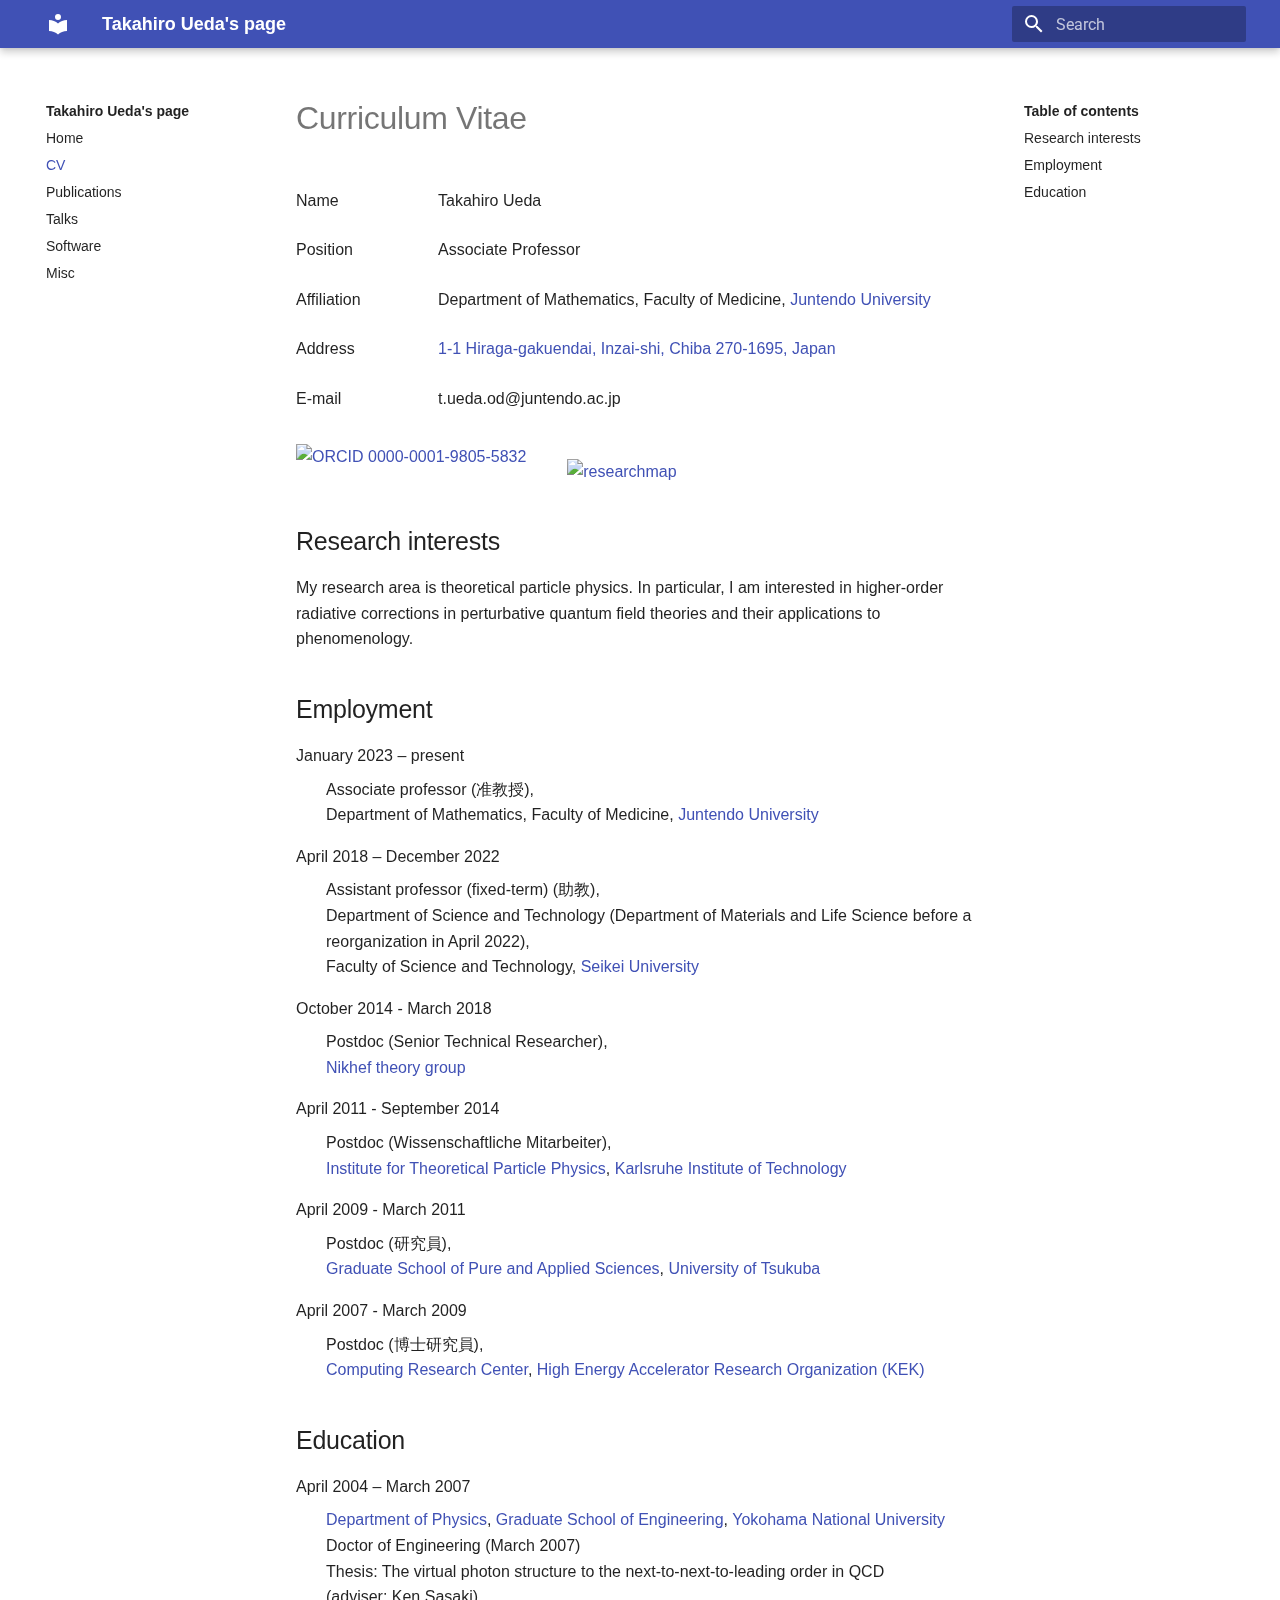
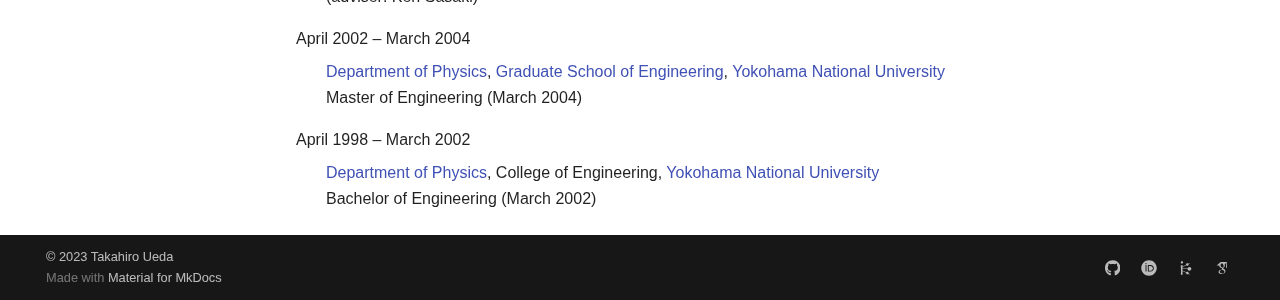
==== commit 13ef1525: "Deployed ba3561d with MkDocs version: 1.4.2" ====
--- a/cv/index.html
+++ b/cv/index.html
@@ -412,7 +412,7 @@
 <a href="https://researchmap.jp/takahiro.ueda?lang=en"><img alt="researchmap" style="width: 130px; height: 40px; vertical-align: -15px;" src="https://researchmap.jp/outline/img/researchmap130.gif"></a></p>
 <h2 id="research-interests">Research interests<a class="headerlink" href="#research-interests" title="Permanent link">&para;</a></h2>
 <p>My research area is theoretical particle physics.
-Especially, I am interested in higher-order radiative corrections
+In particular, I am interested in higher-order radiative corrections
 in perturbative quantum field theories and their applications to phenomenology.</p>
 <h2 id="employment">Employment<a class="headerlink" href="#employment" title="Permanent link">&para;</a></h2>
 <dl>
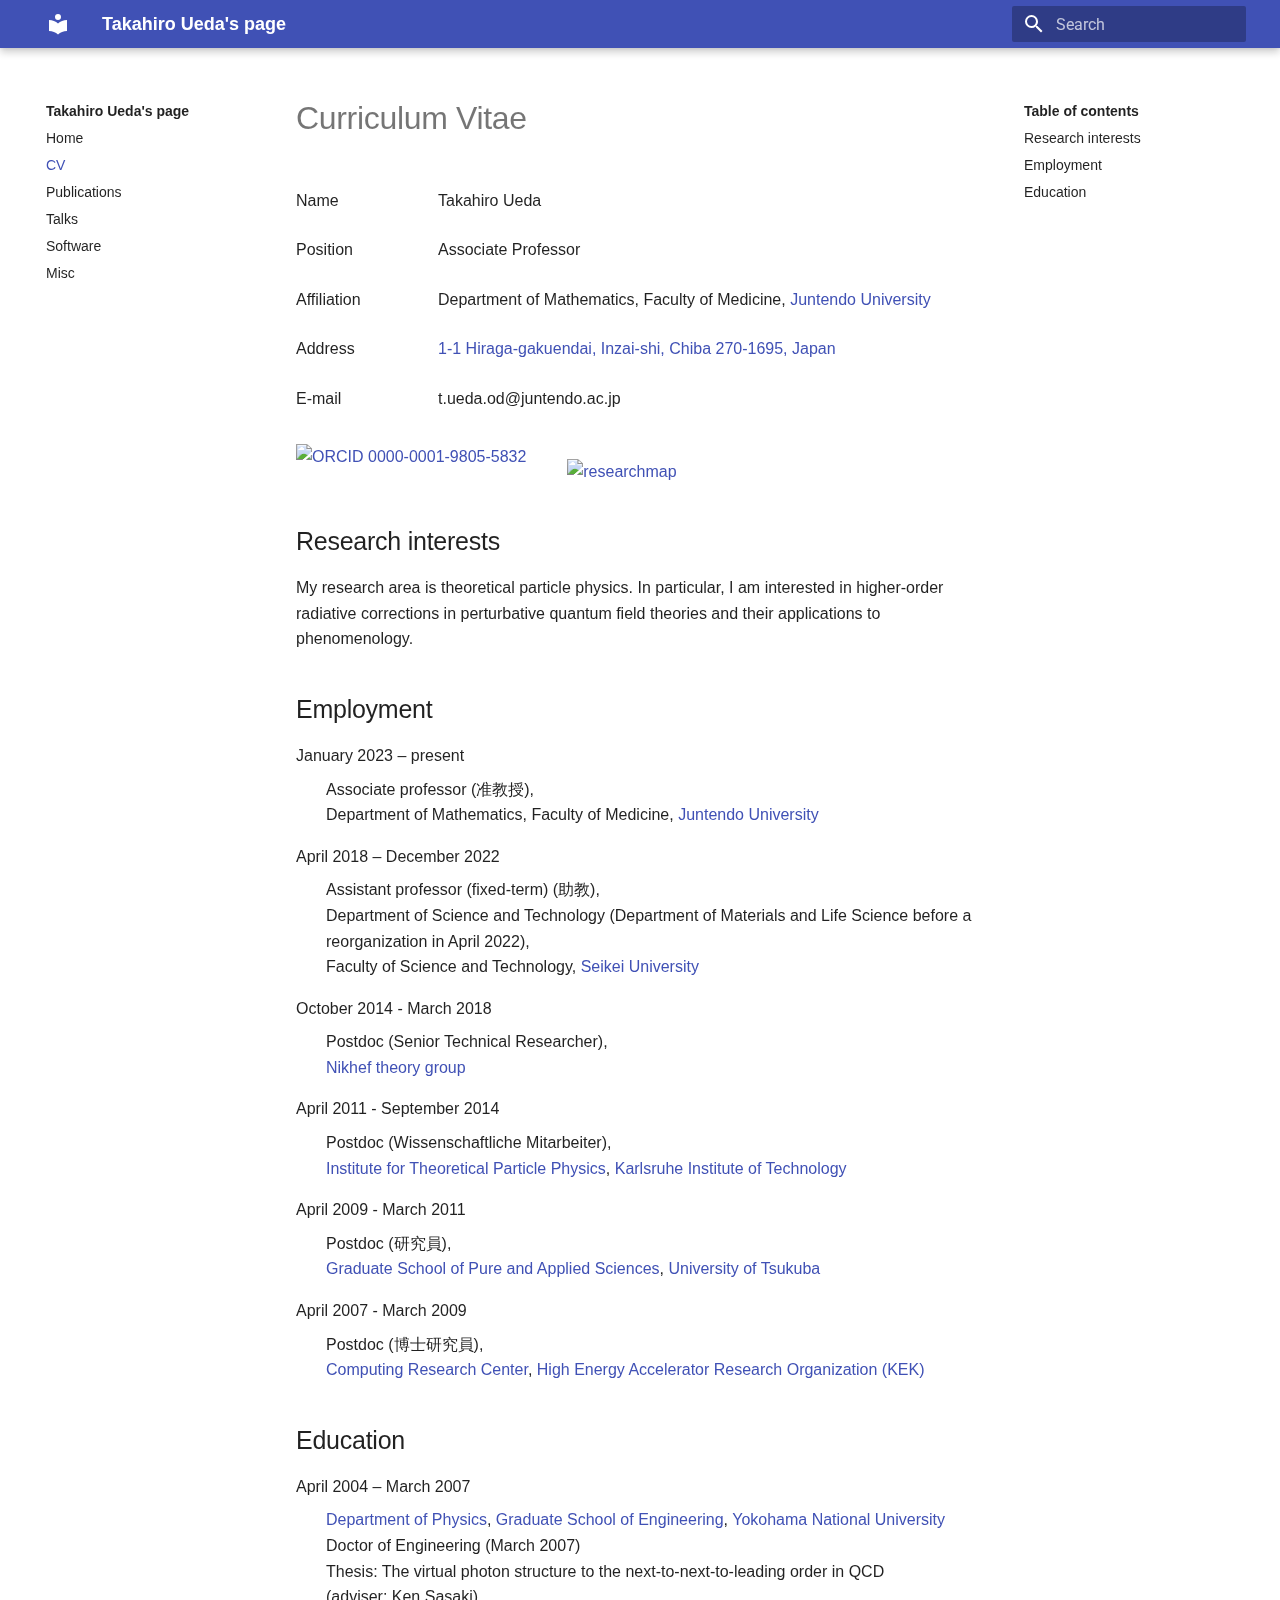
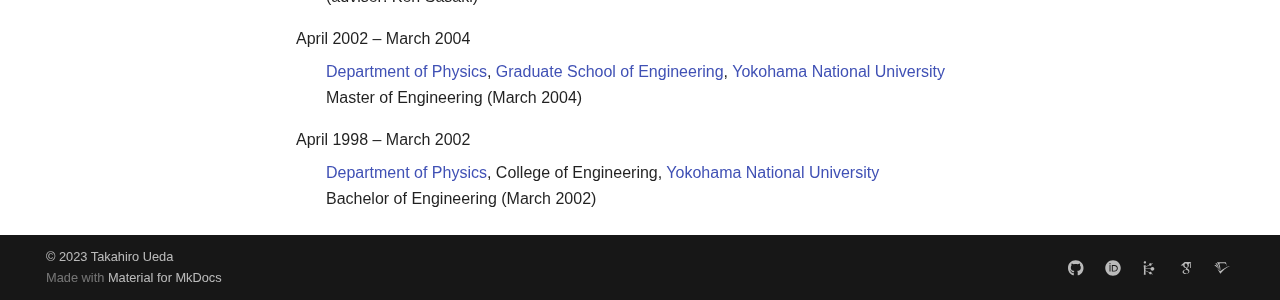
==== commit ab02cb7e: "Deployed 54dd271 with MkDocs version: 1.4.2" ====
--- a/cv/index.html
+++ b/cv/index.html
@@ -741,6 +741,119 @@
 </svg>
     </a>
   
+    
+    
+      
+      
+    
+    <a href="https://www.semanticscholar.org/author/Takahiro-Ueda/102354383" target="_blank" rel="noopener" title="www.semanticscholar.org" class="md-social__link">
+      <?xml version="1.0" encoding="UTF-8" standalone="no"?>
+<svg
+   xmlns:dc="http://purl.org/dc/elements/1.1/"
+   xmlns:cc="http://creativecommons.org/ns#"
+   xmlns:rdf="http://www.w3.org/1999/02/22-rdf-syntax-ns#"
+   xmlns:svg="http://www.w3.org/2000/svg"
+   xmlns="http://www.w3.org/2000/svg"
+   xmlns:sodipodi="http://sodipodi.sourceforge.net/DTD/sodipodi-0.dtd"
+   xmlns:inkscape="http://www.inkscape.org/namespaces/inkscape"
+   sodipodi:docname="semantic-scholar.svg"
+   inkscape:version="1.0 (1.0+r73+1)"
+   id="svg8"
+   version="1.1"
+   viewBox="0 0 512 512"
+   height="512"
+   width="512">
+  <title
+     id="title833">Semantic Scholar</title>
+  <defs
+     id="defs2" />
+  <sodipodi:namedview
+     inkscape:window-maximized="1"
+     inkscape:window-y="27"
+     inkscape:window-x="51"
+     inkscape:window-height="713"
+     inkscape:window-width="1315"
+     inkscape:guide-bbox="true"
+     showguides="true"
+     units="px"
+     showgrid="true"
+     inkscape:document-rotation="0"
+     inkscape:current-layer="layer6"
+     inkscape:document-units="px"
+     inkscape:cy="256"
+     inkscape:cx="256"
+     inkscape:zoom="0.75"
+     inkscape:pageshadow="2"
+     inkscape:pageopacity="0.0"
+     borderopacity="1.0"
+     bordercolor="#666666"
+     pagecolor="#ffffff"
+     id="base">
+    <inkscape:grid
+       empspacing="4"
+       id="grid10"
+       type="xygrid" />
+    <sodipodi:guide
+       inkscape:color="rgb(0,0,255)"
+       inkscape:locked="true"
+       inkscape:label="baseline"
+       id="guide23"
+       orientation="0,1"
+       position="511.99998,64" />
+  </sodipodi:namedview>
+  <metadata
+     id="metadata5">
+    <rdf:RDF>
+      <cc:Work
+         rdf:about="">
+        <dc:format>image/svg+xml</dc:format>
+        <dc:type
+           rdf:resource="http://purl.org/dc/dcmitype/StillImage" />
+        <dc:title>Semantic Scholar</dc:title>
+        <cc:license
+           rdf:resource="http://scripts.sil.org/OFL" />
+        <dc:subject>
+          <rdf:Bag>
+            <rdf:li>Semantic Scholar</rdf:li>
+          </rdf:Bag>
+        </dc:subject>
+      </cc:Work>
+      <cc:License
+         rdf:about="http://scripts.sil.org/OFL">
+        <cc:permits
+           rdf:resource="http://scripts.sil.org/pub/OFL/Reproduction" />
+        <cc:permits
+           rdf:resource="http://scripts.sil.org/pub/OFL/Distribution" />
+        <cc:permits
+           rdf:resource="http://scripts.sil.org/pub/OFL/Embedding" />
+        <cc:permits
+           rdf:resource="http://scripts.sil.org/pub/OFL/DerivativeWorks" />
+        <cc:requires
+           rdf:resource="http://scripts.sil.org/pub/OFL/Notice" />
+        <cc:requires
+           rdf:resource="http://scripts.sil.org/pub/OFL/Attribution" />
+        <cc:requires
+           rdf:resource="http://scripts.sil.org/pub/OFL/ShareAlike" />
+        <cc:requires
+           rdf:resource="http://scripts.sil.org/pub/OFL/DerivativeRenaming" />
+        <cc:requires
+           rdf:resource="http://scripts.sil.org/pub/OFL/BundlingWhenSelling" />
+      </cc:License>
+    </rdf:RDF>
+  </metadata>
+  <g
+     inkscape:label="icon"
+     id="layer6"
+     inkscape:groupmode="layer">
+    <path
+       sodipodi:nodetypes="cccccccccccccccccccccccccccccccccccccccccc"
+       id="path2"
+       d="m 379.0868,75.20191 c 18.16812,40.68422 25.53302,83.89034 32.42143,127.20955 -1.26557,0.35902 -2.52865,0.72116 -3.79427,1.08267 -0.9109,-2.53364 -1.98432,-5.02156 -2.70735,-7.60959 -5.21805,-18.65384 -10.47938,-37.29655 -15.47376,-56.01156 -1.79641,-6.7327 -6.03443,-10.08392 -12.09539,-13.38137 -8.90177,-4.84112 -17.31343,-11.08316 -24.69005,-18.04576 -4.70771,-4.44068 -8.73494,-7.14859 -15.41325,-7.07815 -44.46061,0.47028 -88.92553,0.51538 -133.38426,0.92448 -2.96314,0.0295 -6.63075,1.12345 -8.72809,3.06448 -8.08853,7.48476 -15.67094,15.51457 -25.64177,25.55586 26.29927,64.04074 39.52245,133.8403 33.84523,208.04469 -12.62623,-8.0842 -22.40117,-14.47949 -22.98144,-31.41848 C 177.54002,222.87779 151.42365,146.31401 96.863089,80.431113 95.635828,78.948619 95.025884,76.955074 94.126122,75.20129 H 379.0868 Z M 48.729955,107.84705 c 12.662672,0 25.33214,-0.20085 37.983708,0.17178 2.510789,0.0723 6.022658,1.66788 7.277148,3.67935 37.836649,60.79088 67.333839,124.63574 71.155359,197.68268 0.0178,0.28921 -0.2826,0.59448 -1.36262,2.71657 -22.61129,-77.29358 -63.40364,-142.73587 -115.871175,-201.39106 0.273676,-0.95167 0.544426,-1.90519 0.818185,-2.85871 z m -40.7293523,53.1819 c 18.0890173,-0.65752 33.3891773,-1.3175 48.6911883,-1.60238 1.541204,-0.0295 3.360468,2.009 4.650795,3.4439 29.847587,33.20131 56.935394,68.2806 73.632114,110.23473 3.17758,7.97976 5.35158,16.35996 7.98907,24.55477 C 108.37943,243.23533 60.253096,202.53752 7.9999987,161.02833 Z M 202.47422,436.79811 c -31.48153,-50.06559 -61.80372,-98.28894 -92.12778,-146.5123 0.37077,-0.47706 0.74155,-0.95165 1.11169,-1.42811 2.54233,2.04731 56.62149,45.41225 80.9093,65.30201 6.76608,5.54129 11.87848,5.44178 18.91585,-0.27375 82.58396,-67.08545 174.73706,-117.86224 272.58287,-158.80848 5.22305,-2.18511 10.64009,-3.91664 15.98238,-5.81688 1.18651,-0.42022 2.44093,-0.65319 4.15147,-0.22122 C 390.37701,255.0261 281.97764,327.27773 202.47359,436.79871 Z"
+       style="stroke-width:0.0868161" />
+  </g>
+</svg>
+    </a>
+  
 </div>
       
     </div>
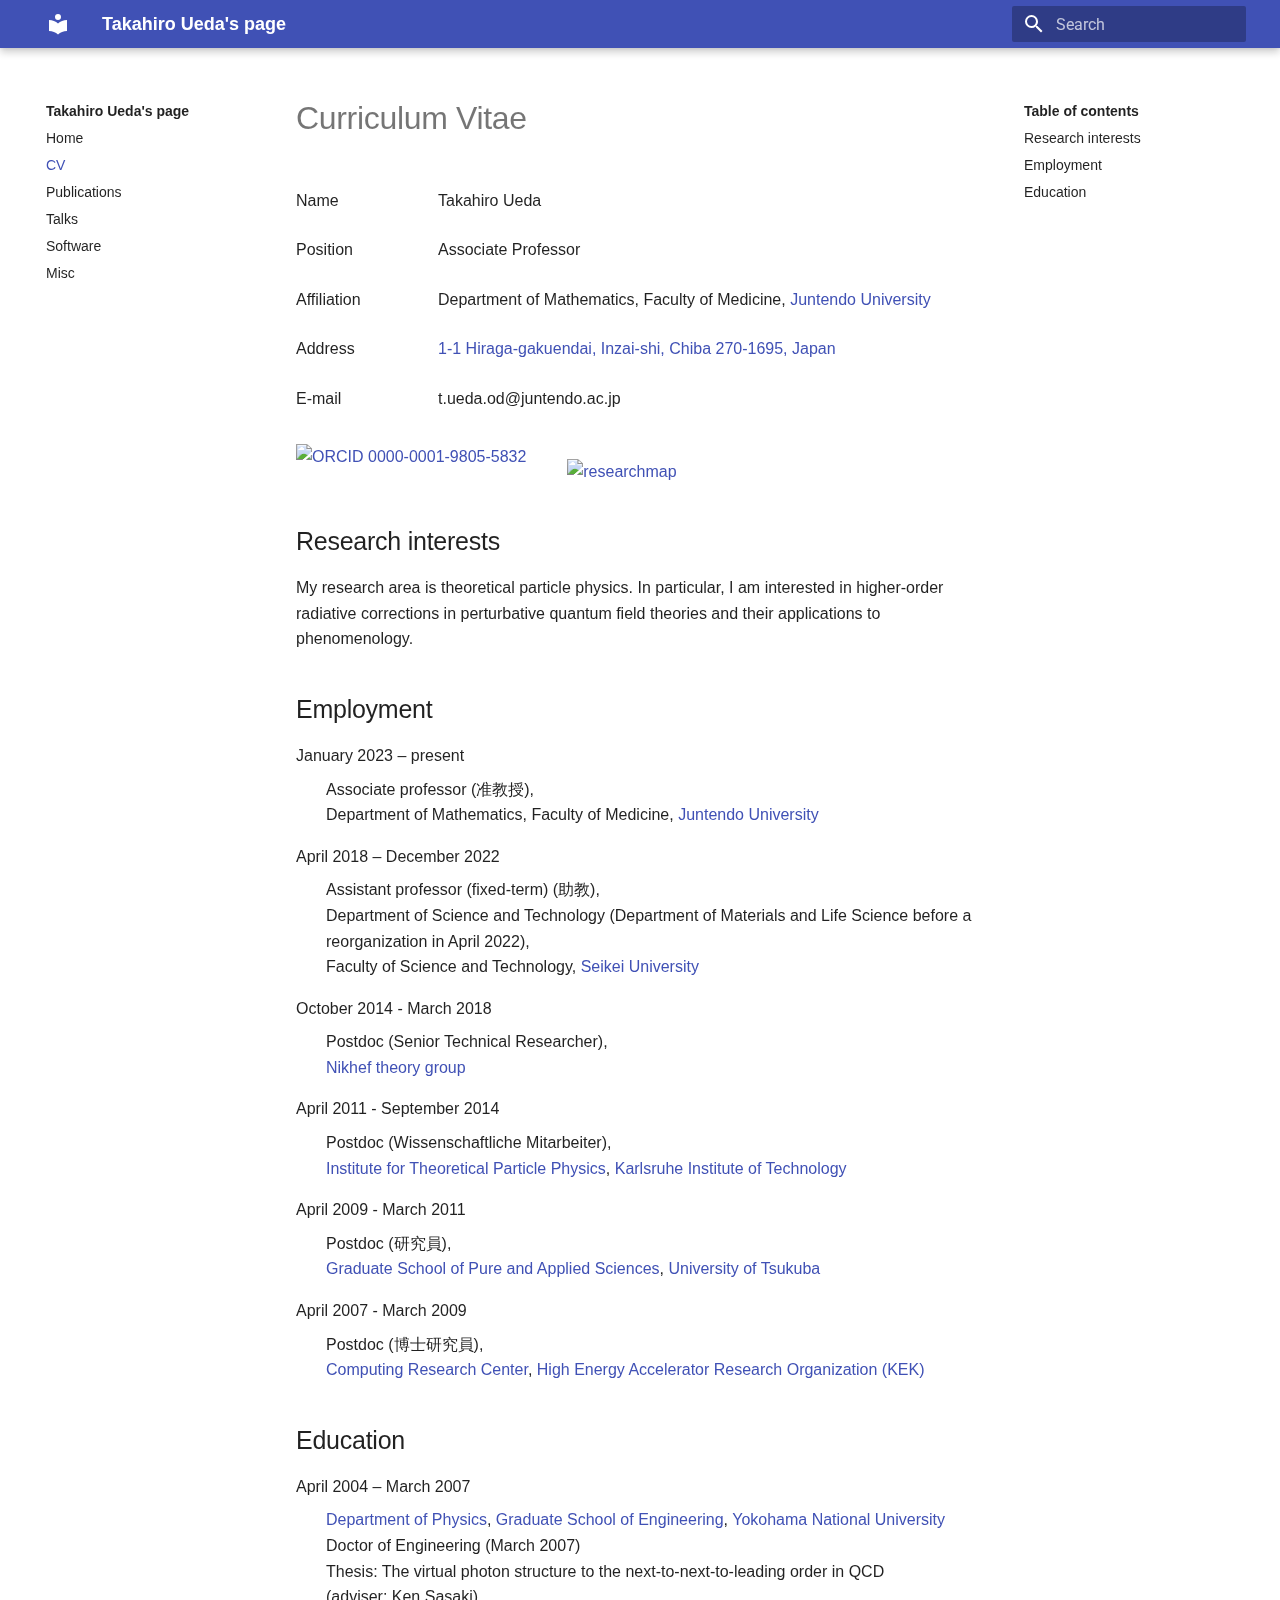
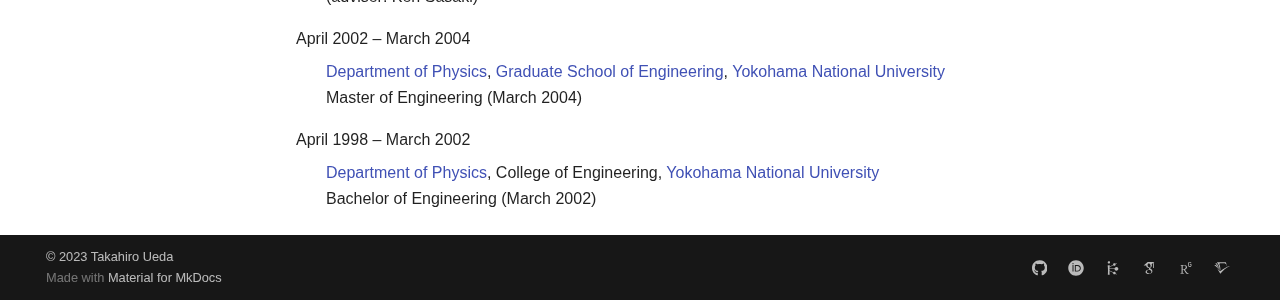
==== commit 7ab3ef0f: "Deployed 9b46f2f with MkDocs version: 1.4.2" ====
--- a/cv/index.html
+++ b/cv/index.html
@@ -746,6 +746,118 @@
       
       
     
+    <a href="https://www.researchgate.net/profile/Takahiro-Ueda-2" target="_blank" rel="noopener" title="www.researchgate.net" class="md-social__link">
+      <?xml version="1.0" encoding="UTF-8" standalone="no"?>
+<svg
+   xmlns:dc="http://purl.org/dc/elements/1.1/"
+   xmlns:cc="http://creativecommons.org/ns#"
+   xmlns:rdf="http://www.w3.org/1999/02/22-rdf-syntax-ns#"
+   xmlns:svg="http://www.w3.org/2000/svg"
+   xmlns="http://www.w3.org/2000/svg"
+   xmlns:sodipodi="http://sodipodi.sourceforge.net/DTD/sodipodi-0.dtd"
+   xmlns:inkscape="http://www.inkscape.org/namespaces/inkscape"
+   width="384"
+   height="512"
+   viewBox="0 0 384 512"
+   version="1.1"
+   id="svg8"
+   inkscape:version="1.0 (1.0+r73+1)"
+   sodipodi:docname="researchgate.svg">
+  <title
+     id="title833">ResearchGate</title>
+  <defs
+     id="defs2" />
+  <sodipodi:namedview
+     id="base"
+     pagecolor="#ffffff"
+     bordercolor="#666666"
+     borderopacity="1.0"
+     inkscape:pageopacity="0.0"
+     inkscape:pageshadow="2"
+     inkscape:zoom="0.75"
+     inkscape:cx="192"
+     inkscape:cy="256"
+     inkscape:document-units="px"
+     inkscape:current-layer="layer6"
+     inkscape:document-rotation="0"
+     showgrid="true"
+     units="px"
+     showguides="true"
+     inkscape:guide-bbox="true"
+     inkscape:window-width="1315"
+     inkscape:window-height="713"
+     inkscape:window-x="51"
+     inkscape:window-y="27"
+     inkscape:window-maximized="1">
+    <inkscape:grid
+       type="xygrid"
+       id="grid10"
+       empspacing="4" />
+    <sodipodi:guide
+       position="384.00001,64"
+       orientation="0,1"
+       id="guide23"
+       inkscape:label="baseline"
+       inkscape:locked="true"
+       inkscape:color="rgb(0,0,255)" />
+  </sodipodi:namedview>
+  <metadata
+     id="metadata5">
+    <rdf:RDF>
+      <cc:Work
+         rdf:about="">
+        <dc:format>image/svg+xml</dc:format>
+        <dc:type
+           rdf:resource="http://purl.org/dc/dcmitype/StillImage" />
+        <dc:title>ResearchGate</dc:title>
+        <cc:license
+           rdf:resource="http://scripts.sil.org/OFL" />
+        <dc:subject>
+          <rdf:Bag>
+            <rdf:li>ResearchGate</rdf:li>
+          </rdf:Bag>
+        </dc:subject>
+      </cc:Work>
+      <cc:License
+         rdf:about="http://scripts.sil.org/OFL">
+        <cc:permits
+           rdf:resource="http://scripts.sil.org/pub/OFL/Reproduction" />
+        <cc:permits
+           rdf:resource="http://scripts.sil.org/pub/OFL/Distribution" />
+        <cc:permits
+           rdf:resource="http://scripts.sil.org/pub/OFL/Embedding" />
+        <cc:permits
+           rdf:resource="http://scripts.sil.org/pub/OFL/DerivativeWorks" />
+        <cc:requires
+           rdf:resource="http://scripts.sil.org/pub/OFL/Notice" />
+        <cc:requires
+           rdf:resource="http://scripts.sil.org/pub/OFL/Attribution" />
+        <cc:requires
+           rdf:resource="http://scripts.sil.org/pub/OFL/ShareAlike" />
+        <cc:requires
+           rdf:resource="http://scripts.sil.org/pub/OFL/DerivativeRenaming" />
+        <cc:requires
+           rdf:resource="http://scripts.sil.org/pub/OFL/BundlingWhenSelling" />
+      </cc:License>
+    </rdf:RDF>
+  </metadata>
+  <g
+     inkscape:groupmode="layer"
+     id="layer6"
+     inkscape:label="icon">
+    <path
+       style="stroke-width:0.0663148"
+       d="M 228.65968,408.10149 C 208.46616,386.12784 181.4422,350.83324 158.962,310.93516 c 37.13444,-8.68487 64.63318,-43.55027 64.63318,-78.38386 0,-51.3457 -39.88089,-75.17678 -92.16329,-75.17678 -27.02266,0 -48.583367,1.36546 -68.715441,1.36546 -18.369155,0 -36.722401,0 -48.154153,-0.4447 v 13.30466 l 17.401097,3.19159 c 11.968845,2.30214 18.78249,7.76579 18.78249,36.21494 v 180.59919 c 0,28.43543 -6.813222,33.92871 -18.78249,36.19953 l -17.401097,3.25258 v 13.25908 c 12.367998,-0.4447 33.912828,-1.3513 55.473533,-1.3513 20.62404,0 47.217451,0.9066 58.680561,1.3513 v -13.25908 l -23.84698,-3.25258 c -12.366696,-1.796 -18.813848,-7.7641 -18.813848,-36.19953 v -76.54225 c 11.002507,0.92078 20.624038,0.92078 35.325548,0.92078 27.95932,49.94887 54.55102,87.55896 69.65214,104.9618 13.779,16.52587 34.84949,27.05401 61.44162,27.05401 7.78128,0 16.02316,-1.36721 21.05458,-3.68315 v -11.89361 c -16.49625,0 -32.99204,-11.47725 -44.8702,-24.3213 z M 119.06392,295.34424 c -15.59093,0 -22.434257,-0.41463 -33.007939,-1.41103 V 178.91935 c 10.573682,-0.92079 24.751869,-0.92079 37.135739,-0.92079 38.53132,0 61.42745,20.19525 61.42745,56.83902 0,36.21495 -24.73641,60.50666 -65.55525,60.50666 z m 139.93416,-115.7035 c -0.4606,-2.4087 -0.87524,-5.21701 -1.24303,-8.45544 -0.38328,-3.26846 -0.63033,-7.10411 -0.78243,-11.63108 -0.15386,-4.49562 -0.21509,-9.98891 -0.21509,-16.28098 0,-6.32297 0.0616,-11.7398 0.21509,-16.25087 0.15258,-4.52698 0.39915,-8.4099 0.78243,-11.64703 0.36778,-3.22291 0.78243,-6.0467 1.24303,-8.45541 0.4447,-2.4246 1.02776,-4.72679 1.78055,-6.981678 3.94262,-11.923264 10.40396,-20.884861 19.44246,-26.901503 9.0226,-6.015342 20.08653,-9.036752 33.22147,-9.036752 6.75224,0 12.87587,0.782429 18.30773,2.377345 5.37082,1.580761 10.1887,3.760457 14.43897,6.552435 4.18926,2.762339 7.81137,6.015349 10.80317,9.698476 3.06868,3.697285 5.53882,7.641624 7.47319,11.877718 0.75106,1.349583 0.53752,2.424608 -0.65998,3.175676 l -16.68012,6.858773 c -1.41275,0.75278 -2.40869,0.36907 -3.19287,-1.12058 -3.74283,-6.93613 -6.93611,-11.49275 -12.18281,-14.806757 -5.30941,-3.299853 -10.22007,-4.865129 -18.3077,-4.865129 -8.79314,0 -12.7216,1.748734 -18.22953,5.693102 -5.46364,3.867008 -9.46901,8.732137 -11.83217,16.142614 -0.47437,1.33581 -0.9053,2.99348 -1.41104,4.94203 -0.41463,1.97991 -0.75278,4.40452 -0.9663,7.24247 -0.21544,2.83925 -0.41464,6.35308 -0.59855,10.49678 -0.12246,4.14373 -0.18403,9.17686 -0.18403,15.00788 0,5.86107 0.0616,10.8942 0.18403,15.03794 0.18402,4.12779 0.38328,7.64162 0.59855,10.48086 0.2135,2.86931 0.55167,5.27805 0.9663,7.27386 0.50616,1.91846 0.93667,3.57483 1.41104,4.92613 2.36316,7.38084 5.74037,11.41585 10.71205,14.65467 4.91068,3.28394 10.55651,5.64755 19.34965,5.64755 7.81134,0 14.96232,-2.22524 19.62634,-5.61746 4.61979,-3.39094 8.45544,-7.87108 10.17452,-13.99472 0.75281,-2.57843 1.71916,-5.78588 2.3791,-9.71393 0.59853,-3.92843 0.59853,-8.08632 0.59853,-13.82497 0,-0.9066 -0.5074,-1.36721 -1.3513,-1.36721 h -26.71631 c -1.50383,0 -2.24073,-0.73558 -2.24073,-2.23898 v -15.31466 c 0,-1.51931 0.7369,-2.25661 2.24073,-2.25661 h 49.02807 c 1.53521,0 2.25661,0.73688 2.25661,2.25661 v 13.08938 c 0,6.93614 0,13.36612 -0.7214,19.32001 -0.69131,5.95392 -1.62625,11.10951 -2.80789,14.86822 -3.74453,11.7712 -9.68254,20.14969 -18.78247,26.39405 -9.1313,6.29165 -20.90079,9.68257 -33.6838,9.68257 -13.13494,0 -24.19891,-3.02183 -33.22147,-9.0226 -9.0385,-6.07635 -15.49984,-14.99239 -19.44246,-26.91566 -0.75279,-2.25489 -1.33585,-4.57253 -1.78055,-6.99714 z"
+       id="path2" />
+  </g>
+</svg>
+    </a>
+  
+    
+    
+      
+      
+    
     <a href="https://www.semanticscholar.org/author/Takahiro-Ueda/102354383" target="_blank" rel="noopener" title="www.semanticscholar.org" class="md-social__link">
       <?xml version="1.0" encoding="UTF-8" standalone="no"?>
 <svg
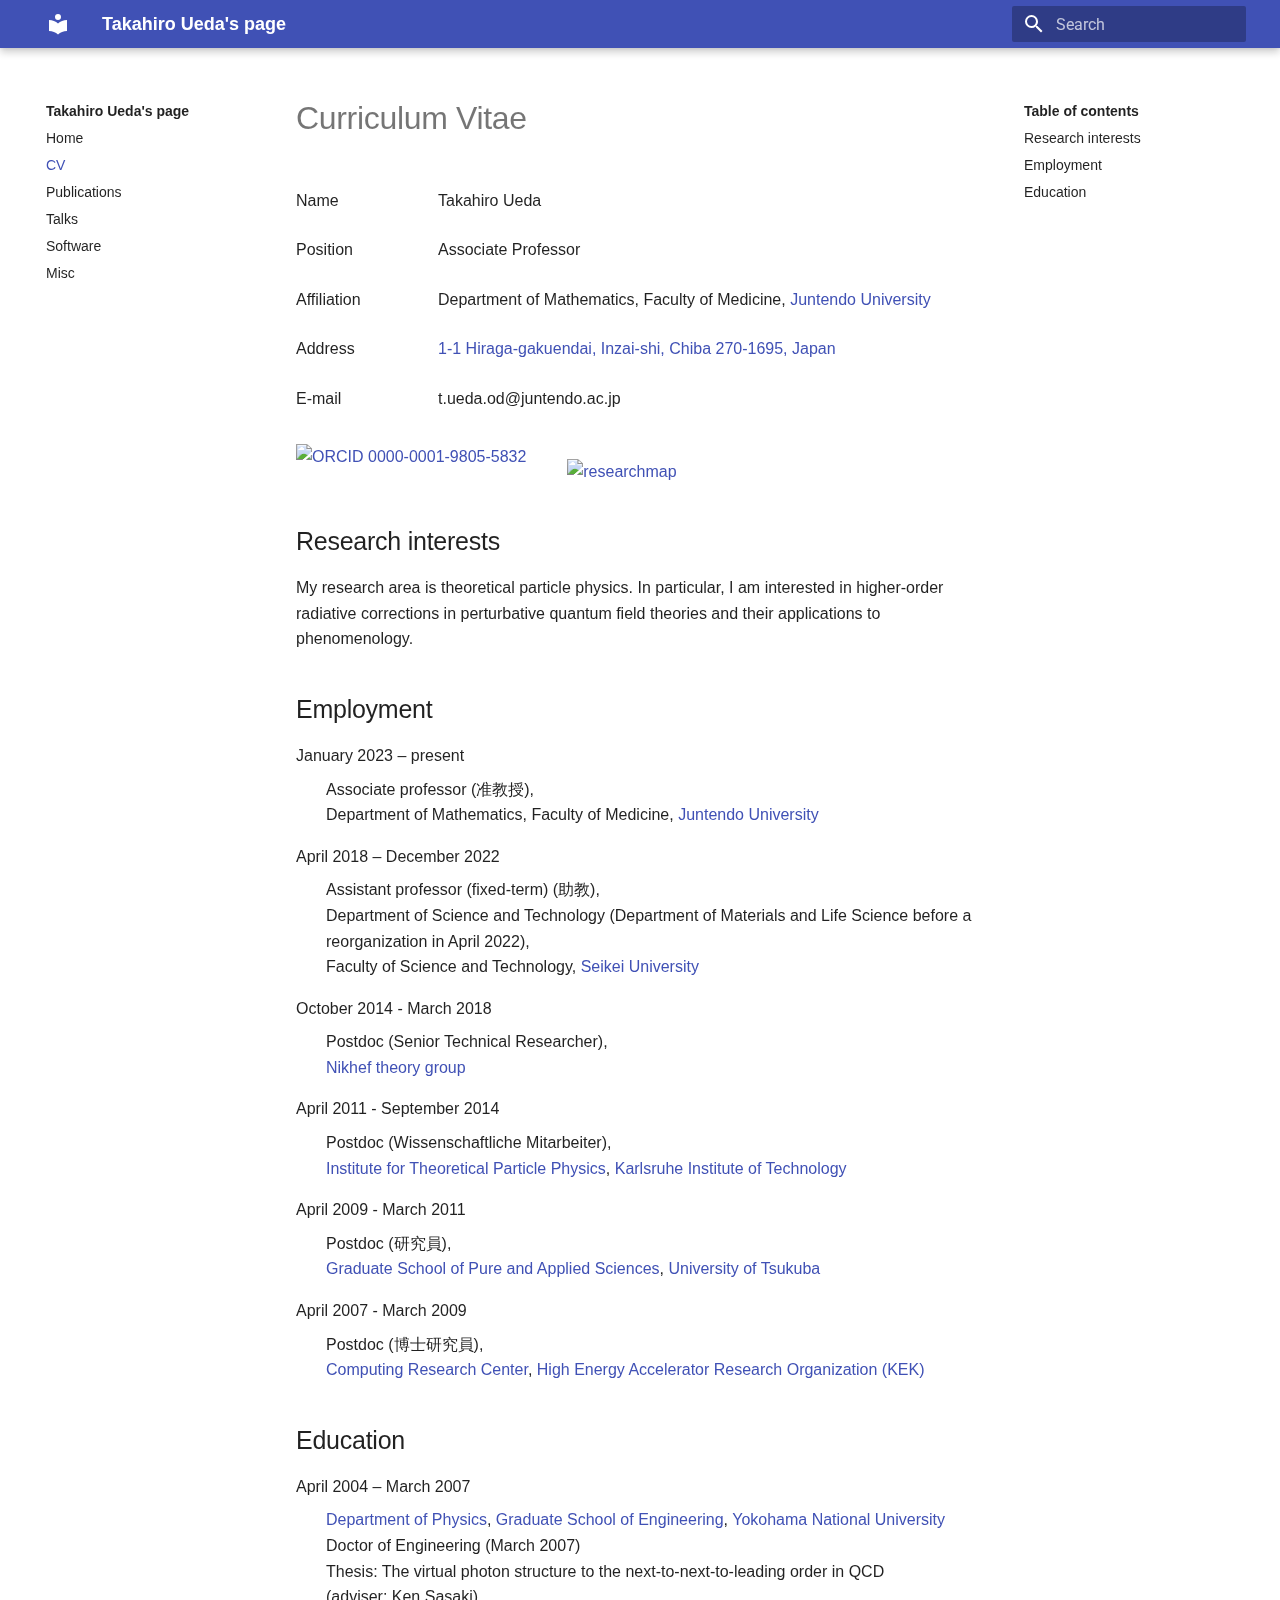
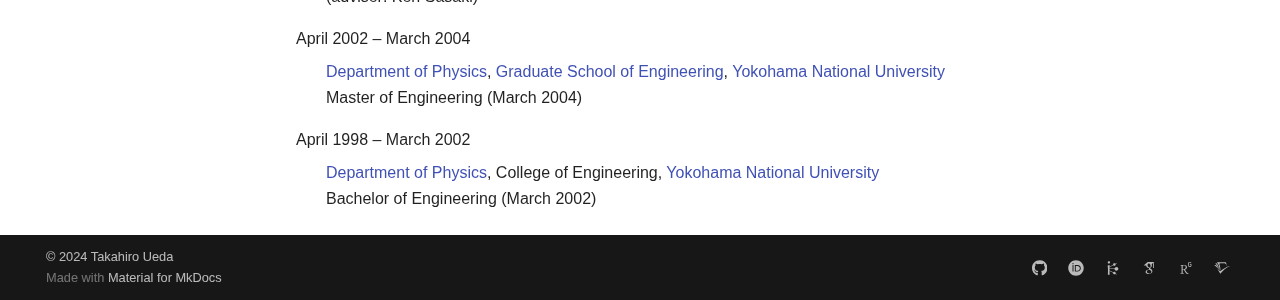
==== commit c9755838: "Deployed 5b0829e with MkDocs version: 1.4.2" ====
--- a/cv/index.html
+++ b/cv/index.html
@@ -486,7 +486,7 @@
       <div class="md-copyright">
   
     <div class="md-copyright__highlight">
-      &copy; 2023 Takahiro Ueda
+      &copy; 2024 Takahiro Ueda
     </div>
   
   
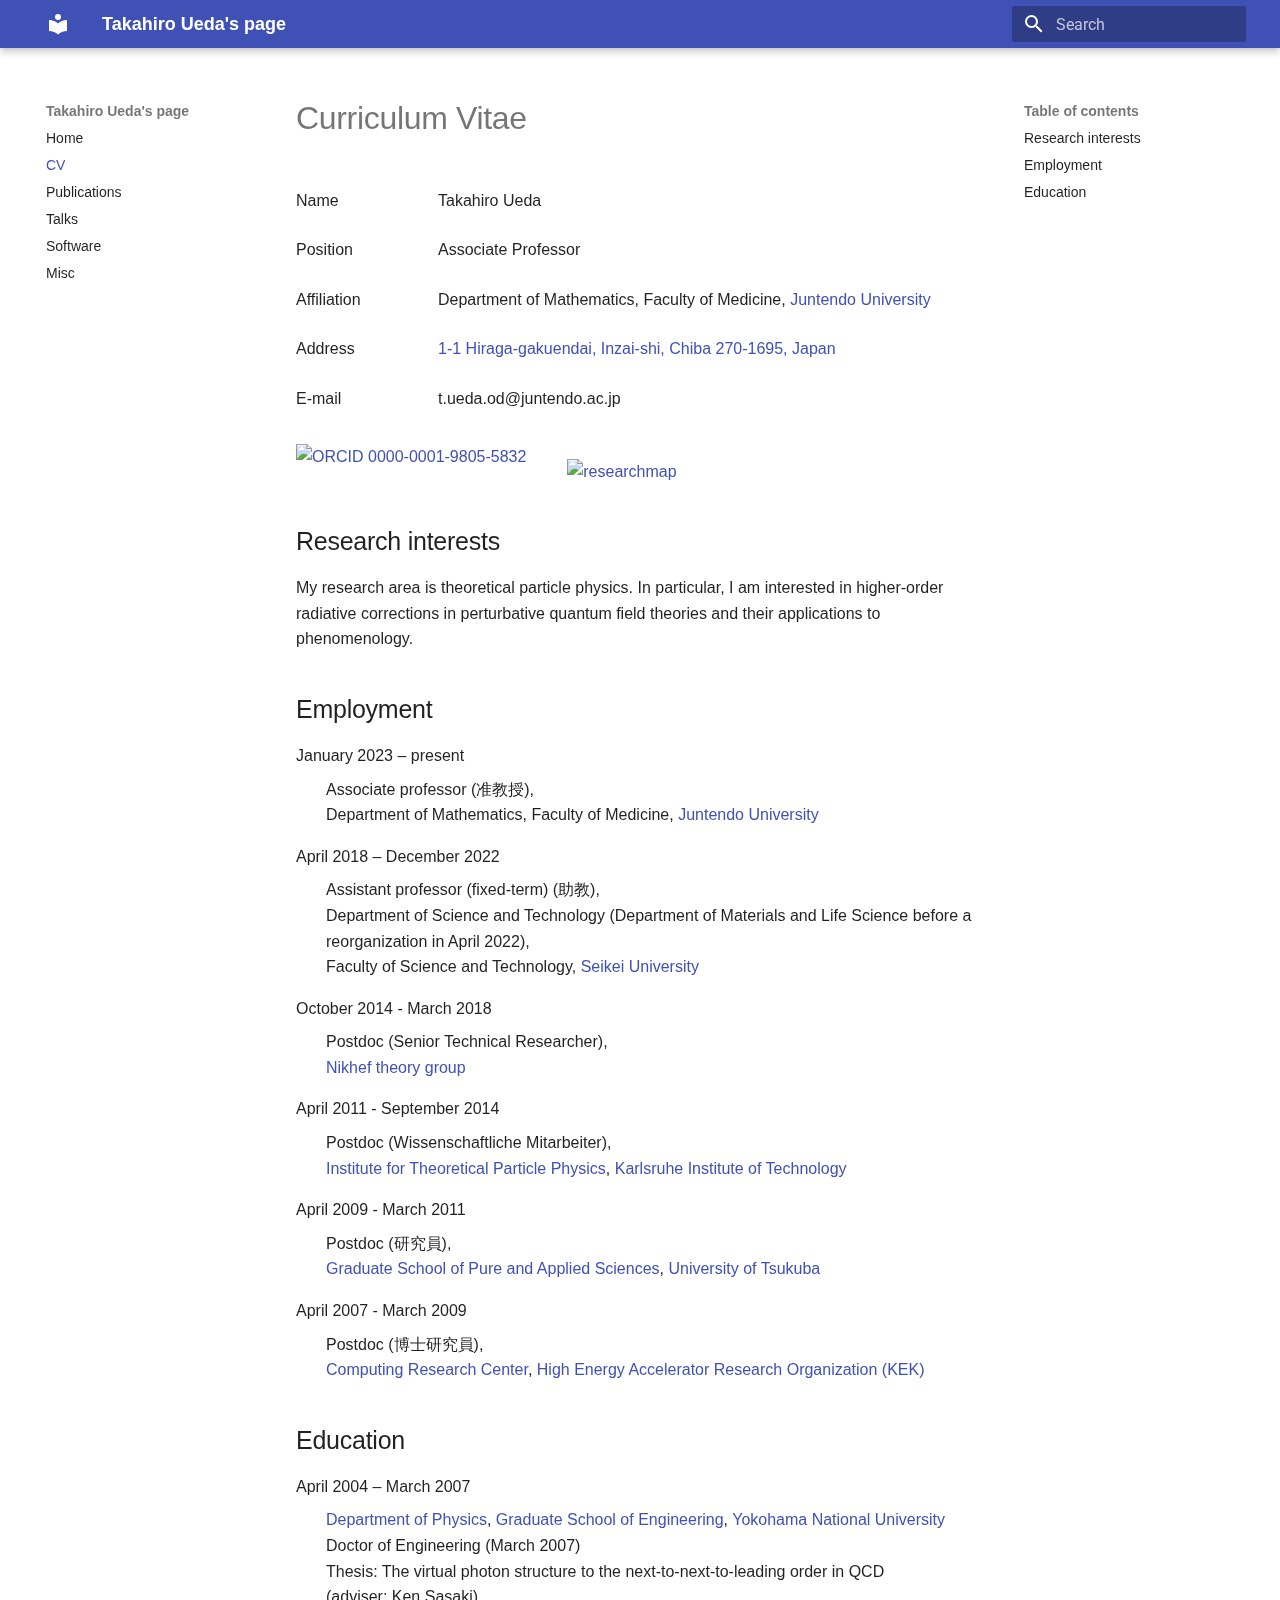
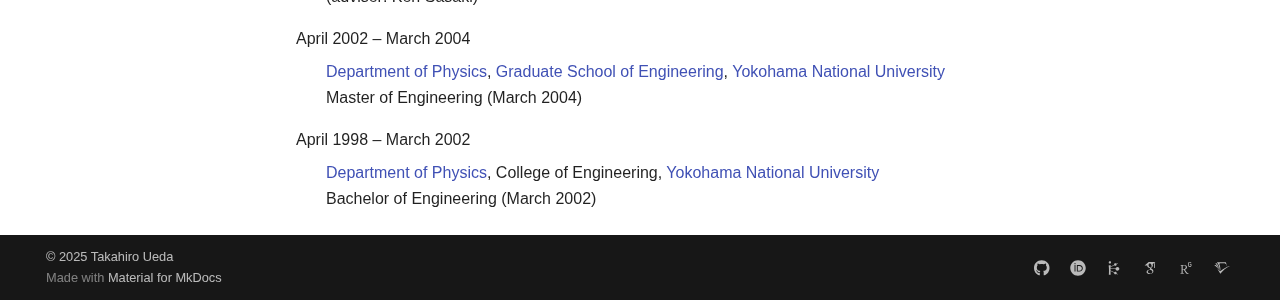
==== commit 48b38657: "Deployed d7f983d with MkDocs version: 1.6.1" ====
--- a/cv/index.html
+++ b/cv/index.html
@@ -16,8 +16,9 @@
       
         <link rel="next" href="../publications/">
       
+      
       <link rel="icon" href="../assets/images/favicon.png">
-      <meta name="generator" content="mkdocs-1.4.2, mkdocs-material-9.0.2">
+      <meta name="generator" content="mkdocs-1.6.1, mkdocs-material-9.5.50">
     
     
       
@@ -25,14 +26,17 @@
       
     
     
-      <link rel="stylesheet" href="../assets/stylesheets/main.f56500e0.min.css">
-      
-        
-        <link rel="stylesheet" href="../assets/stylesheets/palette.2505c338.min.css">
-      
-      
-
-    
+      <link rel="stylesheet" href="../assets/stylesheets/main.a40c8224.min.css">
+      
+        
+        <link rel="stylesheet" href="../assets/stylesheets/palette.06af60db.min.css">
+      
+      
+
+
+    
+    
+      
     
     
       
@@ -44,11 +48,11 @@
       
     
     
-      <link rel="stylesheet" href="https://cdn.jsdelivr.net/npm/katex@0.16.4/dist/katex.min.css">
+      <link rel="stylesheet" href="https://cdn.jsdelivr.net/npm/katex@0.16.21/dist/katex.min.css">
     
       <link rel="stylesheet" href="../css/extra.css">
     
-    <script>__md_scope=new URL("..",location),__md_hash=e=>[...e].reduce((e,_)=>(e<<5)-e+_.charCodeAt(0),0),__md_get=(e,_=localStorage,t=__md_scope)=>JSON.parse(_.getItem(t.pathname+"."+e)),__md_set=(e,_,t=localStorage,a=__md_scope)=>{try{t.setItem(a.pathname+"."+e,JSON.stringify(_))}catch(e){}}</script>
+    <script>__md_scope=new URL("..",location),__md_hash=e=>[...e].reduce(((e,_)=>(e<<5)-e+_.charCodeAt(0)),0),__md_get=(e,_=localStorage,t=__md_scope)=>JSON.parse(_.getItem(t.pathname+"."+e)),__md_set=(e,_,t=localStorage,a=__md_scope)=>{try{t.setItem(a.pathname+"."+e,JSON.stringify(_))}catch(e){}}</script>
     
       
 
@@ -65,7 +69,6 @@
     
     <body dir="ltr" data-md-color-scheme="default" data-md-color-primary="indigo" data-md-color-accent="indigo">
   
-    
     
     <input class="md-toggle" data-md-toggle="drawer" type="checkbox" id="__drawer" autocomplete="off">
     <input class="md-toggle" data-md-toggle="search" type="checkbox" id="__search" autocomplete="off">
@@ -85,16 +88,19 @@
     
       
 
-<header class="md-header" data-md-component="header">
+  
+
+<header class="md-header md-header--shadow" data-md-component="header">
   <nav class="md-header__inner md-grid" aria-label="Header">
     <a href=".." title="Takahiro Ueda&#39;s page" class="md-header__button md-logo" aria-label="Takahiro Ueda's page" data-md-component="logo">
       
   
-  <svg xmlns="http://www.w3.org/2000/svg" viewBox="0 0 24 24"><path d="M12 8a3 3 0 0 0 3-3 3 3 0 0 0-3-3 3 3 0 0 0-3 3 3 3 0 0 0 3 3m0 3.54C9.64 9.35 6.5 8 3 8v11c3.5 0 6.64 1.35 9 3.54 2.36-2.19 5.5-3.54 9-3.54V8c-3.5 0-6.64 1.35-9 3.54Z"/></svg>
+  <svg xmlns="http://www.w3.org/2000/svg" viewBox="0 0 24 24"><path d="M12 8a3 3 0 0 0 3-3 3 3 0 0 0-3-3 3 3 0 0 0-3 3 3 3 0 0 0 3 3m0 3.54C9.64 9.35 6.5 8 3 8v11c3.5 0 6.64 1.35 9 3.54 2.36-2.19 5.5-3.54 9-3.54V8c-3.5 0-6.64 1.35-9 3.54"/></svg>
 
     </a>
     <label class="md-header__button md-icon" for="__drawer">
-      <svg xmlns="http://www.w3.org/2000/svg" viewBox="0 0 24 24"><path d="M3 6h18v2H3V6m0 5h18v2H3v-2m0 5h18v2H3v-2Z"/></svg>
+      
+      <svg xmlns="http://www.w3.org/2000/svg" viewBox="0 0 24 24"><path d="M3 6h18v2H3zm0 5h18v2H3zm0 5h18v2H3z"/></svg>
     </label>
     <div class="md-header__title" data-md-component="header-title">
       <div class="md-header__ellipsis">
@@ -113,10 +119,14 @@
       </div>
     </div>
     
+      
+    
+    
     
     
       <label class="md-header__button md-icon" for="__search">
-        <svg xmlns="http://www.w3.org/2000/svg" viewBox="0 0 24 24"><path d="M9.5 3A6.5 6.5 0 0 1 16 9.5c0 1.61-.59 3.09-1.56 4.23l.27.27h.79l5 5-1.5 1.5-5-5v-.79l-.27-.27A6.516 6.516 0 0 1 9.5 16 6.5 6.5 0 0 1 3 9.5 6.5 6.5 0 0 1 9.5 3m0 2C7 5 5 7 5 9.5S7 14 9.5 14 14 12 14 9.5 12 5 9.5 5Z"/></svg>
+        
+        <svg xmlns="http://www.w3.org/2000/svg" viewBox="0 0 24 24"><path d="M9.5 3A6.5 6.5 0 0 1 16 9.5c0 1.61-.59 3.09-1.56 4.23l.27.27h.79l5 5-1.5 1.5-5-5v-.79l-.27-.27A6.52 6.52 0 0 1 9.5 16 6.5 6.5 0 0 1 3 9.5 6.5 6.5 0 0 1 9.5 3m0 2C7 5 5 7 5 9.5S7 14 9.5 14 14 12 14 9.5 12 5 9.5 5"/></svg>
       </label>
       <div class="md-search" data-md-component="search" role="dialog">
   <label class="md-search__overlay" for="__search"></label>
@@ -124,24 +134,27 @@
     <form class="md-search__form" name="search">
       <input type="text" class="md-search__input" name="query" aria-label="Search" placeholder="Search" autocapitalize="off" autocorrect="off" autocomplete="off" spellcheck="false" data-md-component="search-query" required>
       <label class="md-search__icon md-icon" for="__search">
-        <svg xmlns="http://www.w3.org/2000/svg" viewBox="0 0 24 24"><path d="M9.5 3A6.5 6.5 0 0 1 16 9.5c0 1.61-.59 3.09-1.56 4.23l.27.27h.79l5 5-1.5 1.5-5-5v-.79l-.27-.27A6.516 6.516 0 0 1 9.5 16 6.5 6.5 0 0 1 3 9.5 6.5 6.5 0 0 1 9.5 3m0 2C7 5 5 7 5 9.5S7 14 9.5 14 14 12 14 9.5 12 5 9.5 5Z"/></svg>
-        <svg xmlns="http://www.w3.org/2000/svg" viewBox="0 0 24 24"><path d="M20 11v2H8l5.5 5.5-1.42 1.42L4.16 12l7.92-7.92L13.5 5.5 8 11h12Z"/></svg>
+        
+        <svg xmlns="http://www.w3.org/2000/svg" viewBox="0 0 24 24"><path d="M9.5 3A6.5 6.5 0 0 1 16 9.5c0 1.61-.59 3.09-1.56 4.23l.27.27h.79l5 5-1.5 1.5-5-5v-.79l-.27-.27A6.52 6.52 0 0 1 9.5 16 6.5 6.5 0 0 1 3 9.5 6.5 6.5 0 0 1 9.5 3m0 2C7 5 5 7 5 9.5S7 14 9.5 14 14 12 14 9.5 12 5 9.5 5"/></svg>
+        
+        <svg xmlns="http://www.w3.org/2000/svg" viewBox="0 0 24 24"><path d="M20 11v2H8l5.5 5.5-1.42 1.42L4.16 12l7.92-7.92L13.5 5.5 8 11z"/></svg>
       </label>
       <nav class="md-search__options" aria-label="Search">
         
         <button type="reset" class="md-search__icon md-icon" title="Clear" aria-label="Clear" tabindex="-1">
-          <svg xmlns="http://www.w3.org/2000/svg" viewBox="0 0 24 24"><path d="M19 6.41 17.59 5 12 10.59 6.41 5 5 6.41 10.59 12 5 17.59 6.41 19 12 13.41 17.59 19 19 17.59 13.41 12 19 6.41Z"/></svg>
+          
+          <svg xmlns="http://www.w3.org/2000/svg" viewBox="0 0 24 24"><path d="M19 6.41 17.59 5 12 10.59 6.41 5 5 6.41 10.59 12 5 17.59 6.41 19 12 13.41 17.59 19 19 17.59 13.41 12z"/></svg>
         </button>
       </nav>
       
     </form>
     <div class="md-search__output">
-      <div class="md-search__scrollwrap" data-md-scrollfix>
+      <div class="md-search__scrollwrap" tabindex="0" data-md-scrollfix>
         <div class="md-search-result" data-md-component="search-result">
           <div class="md-search-result__meta">
             Initializing search
           </div>
-          <ol class="md-search-result__list"></ol>
+          <ol class="md-search-result__list" role="presentation"></ol>
         </div>
       </div>
     </div>
@@ -171,12 +184,13 @@
                     
 
 
+
 <nav class="md-nav md-nav--primary" aria-label="Navigation" data-md-level="0">
   <label class="md-nav__title" for="__drawer">
     <a href=".." title="Takahiro Ueda&#39;s page" class="md-nav__button md-logo" aria-label="Takahiro Ueda's page" data-md-component="logo">
       
   
-  <svg xmlns="http://www.w3.org/2000/svg" viewBox="0 0 24 24"><path d="M12 8a3 3 0 0 0 3-3 3 3 0 0 0-3-3 3 3 0 0 0-3 3 3 3 0 0 0 3 3m0 3.54C9.64 9.35 6.5 8 3 8v11c3.5 0 6.64 1.35 9 3.54 2.36-2.19 5.5-3.54 9-3.54V8c-3.5 0-6.64 1.35-9 3.54Z"/></svg>
+  <svg xmlns="http://www.w3.org/2000/svg" viewBox="0 0 24 24"><path d="M12 8a3 3 0 0 0 3-3 3 3 0 0 0-3-3 3 3 0 0 0-3 3 3 3 0 0 0 3 3m0 3.54C9.64 9.35 6.5 8 3 8v11c3.5 0 6.64 1.35 9 3.54 2.36-2.19 5.5-3.54 9-3.54V8c-3.5 0-6.64 1.35-9 3.54"/></svg>
 
     </a>
     Takahiro Ueda's page
@@ -186,14 +200,19 @@
     
       
       
-      
-
+  
   
   
   
     <li class="md-nav__item">
       <a href=".." class="md-nav__link">
-        Home
+        
+  
+  <span class="md-ellipsis">
+    Home
+  </span>
+  
+
       </a>
     </li>
   
@@ -201,28 +220,39 @@
     
       
       
-      
-
-  
-  
-    
+  
+  
+    
+  
   
   
     <li class="md-nav__item md-nav__item--active">
       
-      <input class="md-nav__toggle md-toggle" data-md-toggle="toc" type="checkbox" id="__toc">
+      <input class="md-nav__toggle md-toggle" type="checkbox" id="__toc">
       
       
         
       
       
         <label class="md-nav__link md-nav__link--active" for="__toc">
-          CV
+          
+  
+  <span class="md-ellipsis">
+    CV
+  </span>
+  
+
           <span class="md-nav__icon md-icon"></span>
         </label>
       
       <a href="./" class="md-nav__link md-nav__link--active">
-        CV
+        
+  
+  <span class="md-ellipsis">
+    CV
+  </span>
+  
+
       </a>
       
         
@@ -242,21 +272,27 @@
       
         <li class="md-nav__item">
   <a href="#research-interests" class="md-nav__link">
-    Research interests
+    <span class="md-ellipsis">
+      Research interests
+    </span>
   </a>
   
 </li>
       
         <li class="md-nav__item">
   <a href="#employment" class="md-nav__link">
-    Employment
+    <span class="md-ellipsis">
+      Employment
+    </span>
   </a>
   
 </li>
       
         <li class="md-nav__item">
   <a href="#education" class="md-nav__link">
-    Education
+    <span class="md-ellipsis">
+      Education
+    </span>
   </a>
   
 </li>
@@ -271,14 +307,19 @@
     
       
       
-      
-
+  
   
   
   
     <li class="md-nav__item">
       <a href="../publications/" class="md-nav__link">
-        Publications
+        
+  
+  <span class="md-ellipsis">
+    Publications
+  </span>
+  
+
       </a>
     </li>
   
@@ -286,14 +327,19 @@
     
       
       
-      
-
+  
   
   
   
     <li class="md-nav__item">
       <a href="../talks/" class="md-nav__link">
-        Talks
+        
+  
+  <span class="md-ellipsis">
+    Talks
+  </span>
+  
+
       </a>
     </li>
   
@@ -301,14 +347,19 @@
     
       
       
-      
-
+  
   
   
   
     <li class="md-nav__item">
       <a href="../software/" class="md-nav__link">
-        Software
+        
+  
+  <span class="md-ellipsis">
+    Software
+  </span>
+  
+
       </a>
     </li>
   
@@ -316,14 +367,19 @@
     
       
       
-      
-
+  
   
   
   
     <li class="md-nav__item">
       <a href="../misc/" class="md-nav__link">
-        Misc
+        
+  
+  <span class="md-ellipsis">
+    Misc
+  </span>
+  
+
       </a>
     </li>
   
@@ -357,21 +413,27 @@
       
         <li class="md-nav__item">
   <a href="#research-interests" class="md-nav__link">
-    Research interests
+    <span class="md-ellipsis">
+      Research interests
+    </span>
   </a>
   
 </li>
       
         <li class="md-nav__item">
   <a href="#employment" class="md-nav__link">
-    Employment
+    <span class="md-ellipsis">
+      Employment
+    </span>
   </a>
   
 </li>
       
         <li class="md-nav__item">
   <a href="#education" class="md-nav__link">
-    Education
+    <span class="md-ellipsis">
+      Education
+    </span>
   </a>
   
 </li>
@@ -389,7 +451,6 @@
               <article class="md-content__inner md-typeset">
                 
                   
-
 
 
 <h1 class="profile" id="curriculum-vitae">Curriculum Vitae<a class="headerlink" href="#curriculum-vitae" title="Permanent link">&para;</a></h1>
@@ -470,11 +531,19 @@
 
 
 
+
+
+
+
+
+
+
                 
               </article>
             </div>
           
           
+<script>var target=document.getElementById(location.hash.slice(1));target&&target.name&&(target.checked=target.name.startsWith("__tabbed_"))</script>
         </div>
         
       </main>
@@ -486,7 +555,7 @@
       <div class="md-copyright">
   
     <div class="md-copyright__highlight">
-      &copy; 2024 Takahiro Ueda
+      &copy; 2025 Takahiro Ueda
     </div>
   
   
@@ -501,22 +570,28 @@
   
     
     
+    
+    
       
       
     
     <a href="https://github.com/tueda" target="_blank" rel="noopener" title="github.com" class="md-social__link">
-      <svg xmlns="http://www.w3.org/2000/svg" viewBox="0 0 496 512"><!--! Font Awesome Free 6.2.1 by @fontawesome - https://fontawesome.com License - https://fontawesome.com/license/free (Icons: CC BY 4.0, Fonts: SIL OFL 1.1, Code: MIT License) Copyright 2022 Fonticons, Inc.--><path d="M165.9 397.4c0 2-2.3 3.6-5.2 3.6-3.3.3-5.6-1.3-5.6-3.6 0-2 2.3-3.6 5.2-3.6 3-.3 5.6 1.3 5.6 3.6zm-31.1-4.5c-.7 2 1.3 4.3 4.3 4.9 2.6 1 5.6 0 6.2-2s-1.3-4.3-4.3-5.2c-2.6-.7-5.5.3-6.2 2.3zm44.2-1.7c-2.9.7-4.9 2.6-4.6 4.9.3 2 2.9 3.3 5.9 2.6 2.9-.7 4.9-2.6 4.6-4.6-.3-1.9-3-3.2-5.9-2.9zM244.8 8C106.1 8 0 113.3 0 252c0 110.9 69.8 205.8 169.5 239.2 12.8 2.3 17.3-5.6 17.3-12.1 0-6.2-.3-40.4-.3-61.4 0 0-70 15-84.7-29.8 0 0-11.4-29.1-27.8-36.6 0 0-22.9-15.7 1.6-15.4 0 0 24.9 2 38.6 25.8 21.9 38.6 58.6 27.5 72.9 20.9 2.3-16 8.8-27.1 16-33.7-55.9-6.2-112.3-14.3-112.3-110.5 0-27.5 7.6-41.3 23.6-58.9-2.6-6.5-11.1-33.3 2.6-67.9 20.9-6.5 69 27 69 27 20-5.6 41.5-8.5 62.8-8.5s42.8 2.9 62.8 8.5c0 0 48.1-33.6 69-27 13.7 34.7 5.2 61.4 2.6 67.9 16 17.7 25.8 31.5 25.8 58.9 0 96.5-58.9 104.2-114.8 110.5 9.2 7.9 17 22.9 17 46.4 0 33.7-.3 75.4-.3 83.6 0 6.5 4.6 14.4 17.3 12.1C428.2 457.8 496 362.9 496 252 496 113.3 383.5 8 244.8 8zM97.2 352.9c-1.3 1-1 3.3.7 5.2 1.6 1.6 3.9 2.3 5.2 1 1.3-1 1-3.3-.7-5.2-1.6-1.6-3.9-2.3-5.2-1zm-10.8-8.1c-.7 1.3.3 2.9 2.3 3.9 1.6 1 3.6.7 4.3-.7.7-1.3-.3-2.9-2.3-3.9-2-.6-3.6-.3-4.3.7zm32.4 35.6c-1.6 1.3-1 4.3 1.3 6.2 2.3 2.3 5.2 2.6 6.5 1 1.3-1.3.7-4.3-1.3-6.2-2.2-2.3-5.2-2.6-6.5-1zm-11.4-14.7c-1.6 1-1.6 3.6 0 5.9 1.6 2.3 4.3 3.3 5.6 2.3 1.6-1.3 1.6-3.9 0-6.2-1.4-2.3-4-3.3-5.6-2z"/></svg>
+      <svg xmlns="http://www.w3.org/2000/svg" viewBox="0 0 496 512"><!--! Font Awesome Free 6.7.2 by @fontawesome - https://fontawesome.com License - https://fontawesome.com/license/free (Icons: CC BY 4.0, Fonts: SIL OFL 1.1, Code: MIT License) Copyright 2024 Fonticons, Inc.--><path d="M165.9 397.4c0 2-2.3 3.6-5.2 3.6-3.3.3-5.6-1.3-5.6-3.6 0-2 2.3-3.6 5.2-3.6 3-.3 5.6 1.3 5.6 3.6m-31.1-4.5c-.7 2 1.3 4.3 4.3 4.9 2.6 1 5.6 0 6.2-2s-1.3-4.3-4.3-5.2c-2.6-.7-5.5.3-6.2 2.3m44.2-1.7c-2.9.7-4.9 2.6-4.6 4.9.3 2 2.9 3.3 5.9 2.6 2.9-.7 4.9-2.6 4.6-4.6-.3-1.9-3-3.2-5.9-2.9M244.8 8C106.1 8 0 113.3 0 252c0 110.9 69.8 205.8 169.5 239.2 12.8 2.3 17.3-5.6 17.3-12.1 0-6.2-.3-40.4-.3-61.4 0 0-70 15-84.7-29.8 0 0-11.4-29.1-27.8-36.6 0 0-22.9-15.7 1.6-15.4 0 0 24.9 2 38.6 25.8 21.9 38.6 58.6 27.5 72.9 20.9 2.3-16 8.8-27.1 16-33.7-55.9-6.2-112.3-14.3-112.3-110.5 0-27.5 7.6-41.3 23.6-58.9-2.6-6.5-11.1-33.3 2.6-67.9 20.9-6.5 69 27 69 27 20-5.6 41.5-8.5 62.8-8.5s42.8 2.9 62.8 8.5c0 0 48.1-33.6 69-27 13.7 34.7 5.2 61.4 2.6 67.9 16 17.7 25.8 31.5 25.8 58.9 0 96.5-58.9 104.2-114.8 110.5 9.2 7.9 17 22.9 17 46.4 0 33.7-.3 75.4-.3 83.6 0 6.5 4.6 14.4 17.3 12.1C428.2 457.8 496 362.9 496 252 496 113.3 383.5 8 244.8 8M97.2 352.9c-1.3 1-1 3.3.7 5.2 1.6 1.6 3.9 2.3 5.2 1 1.3-1 1-3.3-.7-5.2-1.6-1.6-3.9-2.3-5.2-1m-10.8-8.1c-.7 1.3.3 2.9 2.3 3.9 1.6 1 3.6.7 4.3-.7.7-1.3-.3-2.9-2.3-3.9-2-.6-3.6-.3-4.3.7m32.4 35.6c-1.6 1.3-1 4.3 1.3 6.2 2.3 2.3 5.2 2.6 6.5 1 1.3-1.3.7-4.3-1.3-6.2-2.2-2.3-5.2-2.6-6.5-1m-11.4-14.7c-1.6 1-1.6 3.6 0 5.9s4.3 3.3 5.6 2.3c1.6-1.3 1.6-3.9 0-6.2-1.4-2.3-4-3.3-5.6-2"/></svg>
     </a>
   
     
     
+    
+    
       
       
     
     <a href="https://orcid.org/0000-0001-9805-5832" target="_blank" rel="noopener" title="orcid.org" class="md-social__link">
-      <svg xmlns="http://www.w3.org/2000/svg" viewBox="0 0 512 512"><!--! Font Awesome Free 6.2.1 by @fontawesome - https://fontawesome.com License - https://fontawesome.com/license/free (Icons: CC BY 4.0, Fonts: SIL OFL 1.1, Code: MIT License) Copyright 2022 Fonticons, Inc.--><path d="M294.75 188.19h-45.92V342h47.47c67.62 0 83.12-51.34 83.12-76.91 0-41.64-26.54-76.9-84.67-76.9zM256 8C119 8 8 119 8 256s111 248 248 248 248-111 248-248S393 8 256 8zm-80.79 360.76h-29.84v-207.5h29.84zm-14.92-231.14a19.57 19.57 0 1 1 19.57-19.57 19.64 19.64 0 0 1-19.57 19.57zM300 369h-81V161.26h80.6c76.73 0 110.44 54.83 110.44 103.85C410 318.39 368.38 369 300 369z"/></svg>
+      <svg xmlns="http://www.w3.org/2000/svg" viewBox="0 0 512 512"><!--! Font Awesome Free 6.7.2 by @fontawesome - https://fontawesome.com License - https://fontawesome.com/license/free (Icons: CC BY 4.0, Fonts: SIL OFL 1.1, Code: MIT License) Copyright 2024 Fonticons, Inc.--><path d="M294.75 188.19h-45.92V342h47.47c67.62 0 83.12-51.34 83.12-76.91 0-41.64-26.54-76.9-84.67-76.9M256 8C119 8 8 119 8 256s111 248 248 248 248-111 248-248S393 8 256 8m-80.79 360.76h-29.84v-207.5h29.84zm-14.92-231.14a19.57 19.57 0 1 1 19.57-19.57 19.64 19.64 0 0 1-19.57 19.57M300 369h-81V161.26h80.6c76.73 0 110.44 54.83 110.44 103.85C410 318.39 368.38 369 300 369"/></svg>
     </a>
   
+    
+    
     
     
       
@@ -631,6 +706,8 @@
   
     
     
+    
+    
       
       
     
@@ -743,6 +820,8 @@
   
     
     
+    
+    
       
       
     
@@ -855,6 +934,8 @@
   
     
     
+    
+    
       
       
     
@@ -977,16 +1058,17 @@
       <div class="md-dialog__inner md-typeset"></div>
     </div>
     
-    <script id="__config" type="application/json">{"base": "..", "features": [], "search": "../assets/javascripts/workers/search.12658920.min.js", "translations": {"clipboard.copied": "Copied to clipboard", "clipboard.copy": "Copy to clipboard", "search.result.more.one": "1 more on this page", "search.result.more.other": "# more on this page", "search.result.none": "No matching documents", "search.result.one": "1 matching document", "search.result.other": "# matching documents", "search.result.placeholder": "Type to start searching", "search.result.term.missing": "Missing", "select.version": "Select version"}}</script>
-    
-    
-      <script src="../assets/javascripts/bundle.5cf534bf.min.js"></script>
+    
+    <script id="__config" type="application/json">{"base": "..", "features": [], "search": "../assets/javascripts/workers/search.f8cc74c7.min.js", "translations": {"clipboard.copied": "Copied to clipboard", "clipboard.copy": "Copy to clipboard", "search.result.more.one": "1 more on this page", "search.result.more.other": "# more on this page", "search.result.none": "No matching documents", "search.result.one": "1 matching document", "search.result.other": "# matching documents", "search.result.placeholder": "Type to start searching", "search.result.term.missing": "Missing", "select.version": "Select version"}}</script>
+    
+    
+      <script src="../assets/javascripts/bundle.60a45f97.min.js"></script>
       
         <script src="../js/eads-start.js"></script>
       
-        <script src="https://cdn.jsdelivr.net/npm/katex@0.16.4/dist/katex.min.js"></script>
-      
-        <script src="https://cdn.jsdelivr.net/npm/katex@0.16.4/dist/contrib/auto-render.min.js"></script>
+        <script src="https://cdn.jsdelivr.net/npm/katex@0.16.21/dist/katex.min.js"></script>
+      
+        <script src="https://cdn.jsdelivr.net/npm/katex@0.16.21/dist/contrib/auto-render.min.js"></script>
       
         <script src="../js/katex-start.js"></script>
       
--- a/assets/stylesheets/main.a40c8224.min.css
+++ b/assets/stylesheets/main.a40c8224.min.css
@@ -0,0 +1 @@
+@charset "UTF-8";html{-webkit-text-size-adjust:none;-moz-text-size-adjust:none;text-size-adjust:none;box-sizing:border-box}*,:after,:before{box-sizing:inherit}@media (prefers-reduced-motion){*,:after,:before{transition:none!important}}body{margin:0}a,button,input,label{-webkit-tap-highlight-color:transparent}a{color:inherit;text-decoration:none}hr{border:0;box-sizing:initial;display:block;height:.05rem;overflow:visible;padding:0}small{font-size:80%}sub,sup{line-height:1em}img{border-style:none}table{border-collapse:initial;border-spacing:0}td,th{font-weight:400;vertical-align:top}button{background:#0000;border:0;font-family:inherit;font-size:inherit;margin:0;padding:0}input{border:0;outline:none}:root{--md-primary-fg-color:#4051b5;--md-primary-fg-color--light:#5d6cc0;--md-primary-fg-color--dark:#303fa1;--md-primary-bg-color:#fff;--md-primary-bg-color--light:#ffffffb3;--md-accent-fg-color:#526cfe;--md-accent-fg-color--transparent:#526cfe1a;--md-accent-bg-color:#fff;--md-accent-bg-color--light:#ffffffb3}[data-md-color-scheme=default]{color-scheme:light}[data-md-color-scheme=default] img[src$="#gh-dark-mode-only"],[data-md-color-scheme=default] img[src$="#only-dark"]{display:none}:root,[data-md-color-scheme=default]{--md-hue:225deg;--md-default-fg-color:#000000de;--md-default-fg-color--light:#0000008a;--md-default-fg-color--lighter:#00000052;--md-default-fg-color--lightest:#00000012;--md-default-bg-color:#fff;--md-default-bg-color--light:#ffffffb3;--md-default-bg-color--lighter:#ffffff4d;--md-default-bg-color--lightest:#ffffff1f;--md-code-fg-color:#36464e;--md-code-bg-color:#f5f5f5;--md-code-hl-color:#4287ff;--md-code-hl-color--light:#4287ff1a;--md-code-hl-number-color:#d52a2a;--md-code-hl-special-color:#db1457;--md-code-hl-function-color:#a846b9;--md-code-hl-constant-color:#6e59d9;--md-code-hl-keyword-color:#3f6ec6;--md-code-hl-string-color:#1c7d4d;--md-code-hl-name-color:var(--md-code-fg-color);--md-code-hl-operator-color:var(--md-default-fg-color--light);--md-code-hl-punctuation-color:var(--md-default-fg-color--light);--md-code-hl-comment-color:var(--md-default-fg-color--light);--md-code-hl-generic-color:var(--md-default-fg-color--light);--md-code-hl-variable-color:var(--md-default-fg-color--light);--md-typeset-color:var(--md-default-fg-color);--md-typeset-a-color:var(--md-primary-fg-color);--md-typeset-del-color:#f5503d26;--md-typeset-ins-color:#0bd57026;--md-typeset-kbd-color:#fafafa;--md-typeset-kbd-accent-color:#fff;--md-typeset-kbd-border-color:#b8b8b8;--md-typeset-mark-color:#ffff0080;--md-typeset-table-color:#0000001f;--md-typeset-table-color--light:rgba(0,0,0,.035);--md-admonition-fg-color:var(--md-default-fg-color);--md-admonition-bg-color:var(--md-default-bg-color);--md-warning-fg-color:#000000de;--md-warning-bg-color:#ff9;--md-footer-fg-color:#fff;--md-footer-fg-color--light:#ffffffb3;--md-footer-fg-color--lighter:#ffffff73;--md-footer-bg-color:#000000de;--md-footer-bg-color--dark:#00000052;--md-shadow-z1:0 0.2rem 0.5rem #0000000d,0 0 0.05rem #0000001a;--md-shadow-z2:0 0.2rem 0.5rem #0000001a,0 0 0.05rem #00000040;--md-shadow-z3:0 0.2rem 0.5rem #0003,0 0 0.05rem #00000059}.md-icon svg{fill:currentcolor;display:block;height:1.2rem;width:1.2rem}body{-webkit-font-smoothing:antialiased;-moz-osx-font-smoothing:grayscale;--md-text-font-family:var(--md-text-font,_),-apple-system,BlinkMacSystemFont,Helvetica,Arial,sans-serif;--md-code-font-family:var(--md-code-font,_),SFMono-Regular,Consolas,Menlo,monospace}aside,body,input{font-feature-settings:"kern","liga";color:var(--md-typeset-color);font-family:var(--md-text-font-family)}code,kbd,pre{font-feature-settings:"kern";font-family:var(--md-code-font-family)}:root{--md-typeset-table-sort-icon:url('data:image/svg+xml;charset=utf-8,<svg xmlns="http://www.w3.org/2000/svg" viewBox="0 0 24 24"><path d="m18 21-4-4h3V7h-3l4-4 4 4h-3v10h3M2 19v-2h10v2M2 13v-2h7v2M2 7V5h4v2z"/></svg>');--md-typeset-table-sort-icon--asc:url('data:image/svg+xml;charset=utf-8,<svg xmlns="http://www.w3.org/2000/svg" viewBox="0 0 24 24"><path d="M19 17h3l-4 4-4-4h3V3h2M2 17h10v2H2M6 5v2H2V5m0 6h7v2H2z"/></svg>');--md-typeset-table-sort-icon--desc:url('data:image/svg+xml;charset=utf-8,<svg xmlns="http://www.w3.org/2000/svg" viewBox="0 0 24 24"><path d="M19 7h3l-4-4-4 4h3v14h2M2 17h10v2H2M6 5v2H2V5m0 6h7v2H2z"/></svg>')}.md-typeset{-webkit-print-color-adjust:exact;color-adjust:exact;font-size:.8rem;line-height:1.6}@media print{.md-typeset{font-size:.68rem}}.md-typeset blockquote,.md-typeset dl,.md-typeset figure,.md-typeset ol,.md-typeset pre,.md-typeset ul{margin-bottom:1em;margin-top:1em}.md-typeset h1{color:var(--md-default-fg-color--light);font-size:2em;line-height:1.3;margin:0 0 1.25em}.md-typeset h1,.md-typeset h2{font-weight:300;letter-spacing:-.01em}.md-typeset h2{font-size:1.5625em;line-height:1.4;margin:1.6em 0 .64em}.md-typeset h3{font-size:1.25em;font-weight:400;letter-spacing:-.01em;line-height:1.5;margin:1.6em 0 .8em}.md-typeset h2+h3{margin-top:.8em}.md-typeset h4{font-weight:700;letter-spacing:-.01em;margin:1em 0}.md-typeset h5,.md-typeset h6{color:var(--md-default-fg-color--light);font-size:.8em;font-weight:700;letter-spacing:-.01em;margin:1.25em 0}.md-typeset h5{text-transform:uppercase}.md-typeset h5 code{text-transform:none}.md-typeset hr{border-bottom:.05rem solid var(--md-default-fg-color--lightest);display:flow-root;margin:1.5em 0}.md-typeset a{color:var(--md-typeset-a-color);word-break:break-word}.md-typeset a,.md-typeset a:before{transition:color 125ms}.md-typeset a:focus,.md-typeset a:hover{color:var(--md-accent-fg-color)}.md-typeset a:focus code,.md-typeset a:hover code{background-color:var(--md-accent-fg-color--transparent)}.md-typeset a code{color:currentcolor;transition:background-color 125ms}.md-typeset a.focus-visible{outline-color:var(--md-accent-fg-color);outline-offset:.2rem}.md-typeset code,.md-typeset kbd,.md-typeset pre{color:var(--md-code-fg-color);direction:ltr;font-variant-ligatures:none}@media print{.md-typeset code,.md-typeset kbd,.md-typeset pre{white-space:pre-wrap}}.md-typeset code{background-color:var(--md-code-bg-color);border-radius:.1rem;-webkit-box-decoration-break:clone;box-decoration-break:clone;font-size:.85em;padding:0 .2941176471em;word-break:break-word}.md-typeset code:not(.focus-visible){-webkit-tap-highlight-color:transparent;outline:none}.md-typeset pre{display:flow-root;line-height:1.4;position:relative}.md-typeset pre>code{-webkit-box-decoration-break:slice;box-decoration-break:slice;box-shadow:none;display:block;margin:0;outline-color:var(--md-accent-fg-color);overflow:auto;padding:.7720588235em 1.1764705882em;scrollbar-color:var(--md-default-fg-color--lighter) #0000;scrollbar-width:thin;touch-action:auto;word-break:normal}.md-typeset pre>code:hover{scrollbar-color:var(--md-accent-fg-color) #0000}.md-typeset pre>code::-webkit-scrollbar{height:.2rem;width:.2rem}.md-typeset pre>code::-webkit-scrollbar-thumb{background-color:var(--md-default-fg-color--lighter)}.md-typeset pre>code::-webkit-scrollbar-thumb:hover{background-color:var(--md-accent-fg-color)}.md-typeset kbd{background-color:var(--md-typeset-kbd-color);border-radius:.1rem;box-shadow:0 .1rem 0 .05rem var(--md-typeset-kbd-border-color),0 .1rem 0 var(--md-typeset-kbd-border-color),0 -.1rem .2rem var(--md-typeset-kbd-accent-color) inset;color:var(--md-default-fg-color);display:inline-block;font-size:.75em;padding:0 .6666666667em;vertical-align:text-top;word-break:break-word}.md-typeset mark{background-color:var(--md-typeset-mark-color);-webkit-box-decoration-break:clone;box-decoration-break:clone;color:inherit;word-break:break-word}.md-typeset abbr{border-bottom:.05rem dotted var(--md-default-fg-color--light);cursor:help;text-decoration:none}.md-typeset small{opacity:.75}[dir=ltr] .md-typeset sub,[dir=ltr] .md-typeset sup{margin-left:.078125em}[dir=rtl] .md-typeset sub,[dir=rtl] .md-typeset sup{margin-right:.078125em}[dir=ltr] .md-typeset blockquote{padding-left:.6rem}[dir=rtl] .md-typeset blockquote{padding-right:.6rem}[dir=ltr] .md-typeset blockquote{border-left:.2rem solid var(--md-default-fg-color--lighter)}[dir=rtl] .md-typeset blockquote{border-right:.2rem solid var(--md-default-fg-color--lighter)}.md-typeset blockquote{color:var(--md-default-fg-color--light);margin-left:0;margin-right:0}.md-typeset ul{list-style-type:disc}.md-typeset ul[type]{list-style-type:revert-layer}[dir=ltr] .md-typeset ol,[dir=ltr] .md-typeset ul{margin-left:.625em}[dir=rtl] .md-typeset ol,[dir=rtl] .md-typeset ul{margin-right:.625em}.md-typeset ol,.md-typeset ul{padding:0}.md-typeset ol:not([hidden]),.md-typeset ul:not([hidden]){display:flow-root}.md-typeset ol ol,.md-typeset ul ol{list-style-type:lower-alpha}.md-typeset ol ol ol,.md-typeset ul ol ol{list-style-type:lower-roman}.md-typeset ol ol ol ol,.md-typeset ul ol ol ol{list-style-type:upper-alpha}.md-typeset ol ol ol ol ol,.md-typeset ul ol ol ol ol{list-style-type:upper-roman}.md-typeset ol[type],.md-typeset ul[type]{list-style-type:revert-layer}[dir=ltr] .md-typeset ol li,[dir=ltr] .md-typeset ul li{margin-left:1.25em}[dir=rtl] .md-typeset ol li,[dir=rtl] .md-typeset ul li{margin-right:1.25em}.md-typeset ol li,.md-typeset ul li{margin-bottom:.5em}.md-typeset ol li blockquote,.md-typeset ol li p,.md-typeset ul li blockquote,.md-typeset ul li p{margin:.5em 0}.md-typeset ol li:last-child,.md-typeset ul li:last-child{margin-bottom:0}[dir=ltr] .md-typeset ol li ol,[dir=ltr] .md-typeset ol li ul,[dir=ltr] .md-typeset ul li ol,[dir=ltr] .md-typeset ul li ul{margin-left:.625em}[dir=rtl] .md-typeset ol li ol,[dir=rtl] .md-typeset ol li ul,[dir=rtl] .md-typeset ul li ol,[dir=rtl] .md-typeset ul li ul{margin-right:.625em}.md-typeset ol li ol,.md-typeset ol li ul,.md-typeset ul li ol,.md-typeset ul li ul{margin-bottom:.5em;margin-top:.5em}[dir=ltr] .md-typeset dd{margin-left:1.875em}[dir=rtl] .md-typeset dd{margin-right:1.875em}.md-typeset dd{margin-bottom:1.5em;margin-top:1em}.md-typeset img,.md-typeset svg,.md-typeset video{height:auto;max-width:100%}.md-typeset img[align=left]{margin:1em 1em 1em 0}.md-typeset img[align=right]{margin:1em 0 1em 1em}.md-typeset img[align]:only-child{margin-top:0}.md-typeset figure{display:flow-root;margin:1em auto;max-width:100%;text-align:center;width:-moz-fit-content;width:fit-content}.md-typeset figure img{display:block;margin:0 auto}.md-typeset figcaption{font-style:italic;margin:1em auto;max-width:24rem}.md-typeset iframe{max-width:100%}.md-typeset table:not([class]){background-color:var(--md-default-bg-color);border:.05rem solid var(--md-typeset-table-color);border-radius:.1rem;display:inline-block;font-size:.64rem;max-width:100%;overflow:auto;touch-action:auto}@media print{.md-typeset table:not([class]){display:table}}.md-typeset table:not([class])+*{margin-top:1.5em}.md-typeset table:not([class]) td>:first-child,.md-typeset table:not([class]) th>:first-child{margin-top:0}.md-typeset table:not([class]) td>:last-child,.md-typeset table:not([class]) th>:last-child{margin-bottom:0}.md-typeset table:not([class]) td:not([align]),.md-typeset table:not([class]) th:not([align]){text-align:left}[dir=rtl] .md-typeset table:not([class]) td:not([align]),[dir=rtl] .md-typeset table:not([class]) th:not([align]){text-align:right}.md-typeset table:not([class]) th{font-weight:700;min-width:5rem;padding:.9375em 1.25em;vertical-align:top}.md-typeset table:not([class]) td{border-top:.05rem solid var(--md-typeset-table-color);padding:.9375em 1.25em;vertical-align:top}.md-typeset table:not([class]) tbody tr{transition:background-color 125ms}.md-typeset table:not([class]) tbody tr:hover{background-color:var(--md-typeset-table-color--light);box-shadow:0 .05rem 0 var(--md-default-bg-color) inset}.md-typeset table:not([class]) a{word-break:normal}.md-typeset table th[role=columnheader]{cursor:pointer}[dir=ltr] .md-typeset table th[role=columnheader]:after{margin-left:.5em}[dir=rtl] .md-typeset table th[role=columnheader]:after{margin-right:.5em}.md-typeset table th[role=columnheader]:after{content:"";display:inline-block;height:1.2em;-webkit-mask-image:var(--md-typeset-table-sort-icon);mask-image:var(--md-typeset-table-sort-icon);-webkit-mask-repeat:no-repeat;mask-repeat:no-repeat;-webkit-mask-size:contain;mask-size:contain;transition:background-color 125ms;vertical-align:text-bottom;width:1.2em}.md-typeset table th[role=columnheader]:hover:after{background-color:var(--md-default-fg-color--lighter)}.md-typeset table th[role=columnheader][aria-sort=ascending]:after{background-color:var(--md-default-fg-color--light);-webkit-mask-image:var(--md-typeset-table-sort-icon--asc);mask-image:var(--md-typeset-table-sort-icon--asc)}.md-typeset table th[role=columnheader][aria-sort=descending]:after{background-color:var(--md-default-fg-color--light);-webkit-mask-image:var(--md-typeset-table-sort-icon--desc);mask-image:var(--md-typeset-table-sort-icon--desc)}.md-typeset__scrollwrap{margin:1em -.8rem;overflow-x:auto;touch-action:auto}.md-typeset__table{display:inline-block;margin-bottom:.5em;padding:0 .8rem}@media print{.md-typeset__table{display:block}}html .md-typeset__table table{display:table;margin:0;overflow:hidden;width:100%}@media screen and (max-width:44.984375em){.md-content__inner>pre{margin:1em -.8rem}.md-content__inner>pre code{border-radius:0}}.md-typeset .md-author{border-radius:100%;display:block;flex-shrink:0;height:1.6rem;overflow:hidden;position:relative;transition:color 125ms,transform 125ms;width:1.6rem}.md-typeset .md-author img{display:block}.md-typeset .md-author--more{background:var(--md-default-fg-color--lightest);color:var(--md-default-fg-color--lighter);font-size:.6rem;font-weight:700;line-height:1.6rem;text-align:center}.md-typeset .md-author--long{height:2.4rem;width:2.4rem}.md-typeset a.md-author{transform:scale(1)}.md-typeset a.md-author img{border-radius:100%;filter:grayscale(100%) opacity(75%);transition:filter 125ms}.md-typeset a.md-author:focus,.md-typeset a.md-author:hover{transform:scale(1.1);z-index:1}.md-typeset a.md-author:focus img,.md-typeset a.md-author:hover img{filter:grayscale(0)}.md-banner{background-color:var(--md-footer-bg-color);color:var(--md-footer-fg-color);overflow:auto}@media print{.md-banner{display:none}}.md-banner--warning{background-color:var(--md-warning-bg-color);color:var(--md-warning-fg-color)}.md-banner__inner{font-size:.7rem;margin:.6rem auto;padding:0 .8rem}[dir=ltr] .md-banner__button{float:right}[dir=rtl] .md-banner__button{float:left}.md-banner__button{color:inherit;cursor:pointer;transition:opacity .25s}.no-js .md-banner__button{display:none}.md-banner__button:hover{opacity:.7}html{font-size:125%;height:100%;overflow-x:hidden}@media screen and (min-width:100em){html{font-size:137.5%}}@media screen and (min-width:125em){html{font-size:150%}}body{background-color:var(--md-default-bg-color);display:flex;flex-direction:column;font-size:.5rem;min-height:100%;position:relative;width:100%}@media print{body{display:block}}@media screen and (max-width:59.984375em){body[data-md-scrolllock]{position:fixed}}.md-grid{margin-left:auto;margin-right:auto;max-width:61rem}.md-container{display:flex;flex-direction:column;flex-grow:1}@media print{.md-container{display:block}}.md-main{flex-grow:1}.md-main__inner{display:flex;height:100%;margin-top:1.5rem}.md-ellipsis{overflow:hidden;text-overflow:ellipsis}.md-toggle{display:none}.md-option{height:0;opacity:0;position:absolute;width:0}.md-option:checked+label:not([hidden]){display:block}.md-option.focus-visible+label{outline-color:var(--md-accent-fg-color);outline-style:auto}.md-skip{background-color:var(--md-default-fg-color);border-radius:.1rem;color:var(--md-default-bg-color);font-size:.64rem;margin:.5rem;opacity:0;outline-color:var(--md-accent-fg-color);padding:.3rem .5rem;position:fixed;transform:translateY(.4rem);z-index:-1}.md-skip:focus{opacity:1;transform:translateY(0);transition:transform .25s cubic-bezier(.4,0,.2,1),opacity 175ms 75ms;z-index:10}@page{margin:25mm}:root{--md-clipboard-icon:url('data:image/svg+xml;charset=utf-8,<svg xmlns="http://www.w3.org/2000/svg" viewBox="0 0 24 24"><path d="M19 21H8V7h11m0-2H8a2 2 0 0 0-2 2v14a2 2 0 0 0 2 2h11a2 2 0 0 0 2-2V7a2 2 0 0 0-2-2m-3-4H4a2 2 0 0 0-2 2v14h2V3h12z"/></svg>')}.md-clipboard{border-radius:.1rem;color:var(--md-default-fg-color--lightest);cursor:pointer;height:1.5em;outline-color:var(--md-accent-fg-color);outline-offset:.1rem;position:absolute;right:.5em;top:.5em;transition:color .25s;width:1.5em;z-index:1}@media print{.md-clipboard{display:none}}.md-clipboard:not(.focus-visible){-webkit-tap-highlight-color:transparent;outline:none}:hover>.md-clipboard{color:var(--md-default-fg-color--light)}.md-clipboard:focus,.md-clipboard:hover{color:var(--md-accent-fg-color)}.md-clipboard:after{background-color:currentcolor;content:"";display:block;height:1.125em;margin:0 auto;-webkit-mask-image:var(--md-clipboard-icon);mask-image:var(--md-clipboard-icon);-webkit-mask-position:center;mask-position:center;-webkit-mask-repeat:no-repeat;mask-repeat:no-repeat;-webkit-mask-size:contain;mask-size:contain;width:1.125em}.md-clipboard--inline{cursor:pointer}.md-clipboard--inline code{transition:color .25s,background-color .25s}.md-clipboard--inline:focus code,.md-clipboard--inline:hover code{background-color:var(--md-accent-fg-color--transparent);color:var(--md-accent-fg-color)}.md-typeset .md-code__content{display:grid}@keyframes consent{0%{opacity:0;transform:translateY(100%)}to{opacity:1;transform:translateY(0)}}@keyframes overlay{0%{opacity:0}to{opacity:1}}.md-consent__overlay{animation:overlay .25s both;-webkit-backdrop-filter:blur(.1rem);backdrop-filter:blur(.1rem);background-color:#0000008a;height:100%;opacity:1;position:fixed;top:0;width:100%;z-index:5}.md-consent__inner{animation:consent .5s cubic-bezier(.1,.7,.1,1) both;background-color:var(--md-default-bg-color);border:0;border-radius:.1rem;bottom:0;box-shadow:0 0 .2rem #0000001a,0 .2rem .4rem #0003;max-height:100%;overflow:auto;padding:0;position:fixed;width:100%;z-index:5}.md-consent__form{padding:.8rem}.md-consent__settings{display:none;margin:1em 0}input:checked+.md-consent__settings{display:block}.md-consent__controls{margin-bottom:.8rem}.md-typeset .md-consent__controls .md-button{display:inline}@media screen and (max-width:44.984375em){.md-typeset .md-consent__controls .md-button{display:block;margin-top:.4rem;text-align:center;width:100%}}.md-consent label{cursor:pointer}.md-content{flex-grow:1;min-width:0}.md-content__inner{margin:0 .8rem 1.2rem;padding-top:.6rem}@media screen and (min-width:76.25em){[dir=ltr] .md-sidebar--primary:not([hidden])~.md-content>.md-content__inner{margin-left:1.2rem}[dir=ltr] .md-sidebar--secondary:not([hidden])~.md-content>.md-content__inner,[dir=rtl] .md-sidebar--primary:not([hidden])~.md-content>.md-content__inner{margin-right:1.2rem}[dir=rtl] .md-sidebar--secondary:not([hidden])~.md-content>.md-content__inner{margin-left:1.2rem}}.md-content__inner:before{content:"";display:block;height:.4rem}.md-content__inner>:last-child{margin-bottom:0}[dir=ltr] .md-content__button{float:right}[dir=rtl] .md-content__button{float:left}[dir=ltr] .md-content__button{margin-left:.4rem}[dir=rtl] .md-content__button{margin-right:.4rem}.md-content__button{margin:.4rem 0;padding:0}@media print{.md-content__button{display:none}}.md-typeset .md-content__button{color:var(--md-default-fg-color--lighter)}.md-content__button svg{display:inline;vertical-align:top}[dir=rtl] .md-content__button svg{transform:scaleX(-1)}[dir=ltr] .md-dialog{right:.8rem}[dir=rtl] .md-dialog{left:.8rem}.md-dialog{background-color:var(--md-default-fg-color);border-radius:.1rem;bottom:.8rem;box-shadow:var(--md-shadow-z3);min-width:11.1rem;opacity:0;padding:.4rem .6rem;pointer-events:none;position:fixed;transform:translateY(100%);transition:transform 0ms .4s,opacity .4s;z-index:4}@media print{.md-dialog{display:none}}.md-dialog--active{opacity:1;pointer-events:auto;transform:translateY(0);transition:transform .4s cubic-bezier(.075,.85,.175,1),opacity .4s}.md-dialog__inner{color:var(--md-default-bg-color);font-size:.7rem}.md-feedback{margin:2em 0 1em;text-align:center}.md-feedback fieldset{border:none;margin:0;padding:0}.md-feedback__title{font-weight:700;margin:1em auto}.md-feedback__inner{position:relative}.md-feedback__list{display:flex;flex-wrap:wrap;place-content:baseline center;position:relative}.md-feedback__list:hover .md-icon:not(:disabled){color:var(--md-default-fg-color--lighter)}:disabled .md-feedback__list{min-height:1.8rem}.md-feedback__icon{color:var(--md-default-fg-color--light);cursor:pointer;flex-shrink:0;margin:0 .1rem;transition:color 125ms}.md-feedback__icon:not(:disabled).md-icon:hover{color:var(--md-accent-fg-color)}.md-feedback__icon:disabled{color:var(--md-default-fg-color--lightest);pointer-events:none}.md-feedback__note{opacity:0;position:relative;transform:translateY(.4rem);transition:transform .4s cubic-bezier(.1,.7,.1,1),opacity .15s}.md-feedback__note>*{margin:0 auto;max-width:16rem}:disabled .md-feedback__note{opacity:1;transform:translateY(0)}@media print{.md-feedback{display:none}}.md-footer{background-color:var(--md-footer-bg-color);color:var(--md-footer-fg-color)}@media print{.md-footer{display:none}}.md-footer__inner{justify-content:space-between;overflow:auto;padding:.2rem}.md-footer__inner:not([hidden]){display:flex}.md-footer__link{align-items:end;display:flex;flex-grow:0.01;margin-bottom:.4rem;margin-top:1rem;max-width:100%;outline-color:var(--md-accent-fg-color);overflow:hidden;transition:opacity .25s}.md-footer__link:focus,.md-footer__link:hover{opacity:.7}[dir=rtl] .md-footer__link svg{transform:scaleX(-1)}@media screen and (max-width:44.984375em){.md-footer__link--prev{flex-shrink:0}.md-footer__link--prev .md-footer__title{display:none}}[dir=ltr] .md-footer__link--next{margin-left:auto}[dir=rtl] .md-footer__link--next{margin-right:auto}.md-footer__link--next{text-align:right}[dir=rtl] .md-footer__link--next{text-align:left}.md-footer__title{flex-grow:1;font-size:.9rem;margin-bottom:.7rem;max-width:calc(100% - 2.4rem);padding:0 1rem;white-space:nowrap}.md-footer__button{margin:.2rem;padding:.4rem}.md-footer__direction{font-size:.64rem;opacity:.7}.md-footer-meta{background-color:var(--md-footer-bg-color--dark)}.md-footer-meta__inner{display:flex;flex-wrap:wrap;justify-content:space-between;padding:.2rem}html .md-footer-meta.md-typeset a{color:var(--md-footer-fg-color--light)}html .md-footer-meta.md-typeset a:focus,html .md-footer-meta.md-typeset a:hover{color:var(--md-footer-fg-color)}.md-copyright{color:var(--md-footer-fg-color--lighter);font-size:.64rem;margin:auto .6rem;padding:.4rem 0;width:100%}@media screen and (min-width:45em){.md-copyright{width:auto}}.md-copyright__highlight{color:var(--md-footer-fg-color--light)}.md-social{display:inline-flex;gap:.2rem;margin:0 .4rem;padding:.2rem 0 .6rem}@media screen and (min-width:45em){.md-social{padding:.6rem 0}}.md-social__link{display:inline-block;height:1.6rem;text-align:center;width:1.6rem}.md-social__link:before{line-height:1.9}.md-social__link svg{fill:currentcolor;max-height:.8rem;vertical-align:-25%}.md-typeset .md-button{border:.1rem solid;border-radius:.1rem;color:var(--md-primary-fg-color);cursor:pointer;display:inline-block;font-weight:700;padding:.625em 2em;transition:color 125ms,background-color 125ms,border-color 125ms}.md-typeset .md-button--primary{background-color:var(--md-primary-fg-color);border-color:var(--md-primary-fg-color);color:var(--md-primary-bg-color)}.md-typeset .md-button:focus,.md-typeset .md-button:hover{background-color:var(--md-accent-fg-color);border-color:var(--md-accent-fg-color);color:var(--md-accent-bg-color)}[dir=ltr] .md-typeset .md-input{border-top-left-radius:.1rem}[dir=ltr] .md-typeset .md-input,[dir=rtl] .md-typeset .md-input{border-top-right-radius:.1rem}[dir=rtl] .md-typeset .md-input{border-top-left-radius:.1rem}.md-typeset .md-input{border-bottom:.1rem solid var(--md-default-fg-color--lighter);box-shadow:var(--md-shadow-z1);font-size:.8rem;height:1.8rem;padding:0 .6rem;transition:border .25s,box-shadow .25s}.md-typeset .md-input:focus,.md-typeset .md-input:hover{border-bottom-color:var(--md-accent-fg-color);box-shadow:var(--md-shadow-z2)}.md-typeset .md-input--stretch{width:100%}.md-header{background-color:var(--md-primary-fg-color);box-shadow:0 0 .2rem #0000,0 .2rem .4rem #0000;color:var(--md-primary-bg-color);display:block;left:0;position:sticky;right:0;top:0;z-index:4}@media print{.md-header{display:none}}.md-header[hidden]{transform:translateY(-100%);transition:transform .25s cubic-bezier(.8,0,.6,1),box-shadow .25s}.md-header--shadow{box-shadow:0 0 .2rem #0000001a,0 .2rem .4rem #0003;transition:transform .25s cubic-bezier(.1,.7,.1,1),box-shadow .25s}.md-header__inner{align-items:center;display:flex;padding:0 .2rem}.md-header__button{color:currentcolor;cursor:pointer;margin:.2rem;outline-color:var(--md-accent-fg-color);padding:.4rem;position:relative;transition:opacity .25s;vertical-align:middle;z-index:1}.md-header__button:hover{opacity:.7}.md-header__button:not([hidden]){display:inline-block}.md-header__button:not(.focus-visible){-webkit-tap-highlight-color:transparent;outline:none}.md-header__button.md-logo{margin:.2rem;padding:.4rem}@media screen and (max-width:76.234375em){.md-header__button.md-logo{display:none}}.md-header__button.md-logo img,.md-header__button.md-logo svg{fill:currentcolor;display:block;height:1.2rem;width:auto}@media screen and (min-width:60em){.md-header__button[for=__search]{display:none}}.no-js .md-header__button[for=__search]{display:none}[dir=rtl] .md-header__button[for=__search] svg{transform:scaleX(-1)}@media screen and (min-width:76.25em){.md-header__button[for=__drawer]{display:none}}.md-header__topic{display:flex;max-width:100%;position:absolute;transition:transform .4s cubic-bezier(.1,.7,.1,1),opacity .15s;white-space:nowrap}.md-header__topic+.md-header__topic{opacity:0;pointer-events:none;transform:translateX(1.25rem);transition:transform .4s cubic-bezier(1,.7,.1,.1),opacity .15s;z-index:-1}[dir=rtl] .md-header__topic+.md-header__topic{transform:translateX(-1.25rem)}.md-header__topic:first-child{font-weight:700}[dir=ltr] .md-header__title{margin-left:1rem;margin-right:.4rem}[dir=rtl] .md-header__title{margin-left:.4rem;margin-right:1rem}.md-header__title{flex-grow:1;font-size:.9rem;height:2.4rem;line-height:2.4rem}.md-header__title--active .md-header__topic{opacity:0;pointer-events:none;transform:translateX(-1.25rem);transition:transform .4s cubic-bezier(1,.7,.1,.1),opacity .15s;z-index:-1}[dir=rtl] .md-header__title--active .md-header__topic{transform:translateX(1.25rem)}.md-header__title--active .md-header__topic+.md-header__topic{opacity:1;pointer-events:auto;transform:translateX(0);transition:transform .4s cubic-bezier(.1,.7,.1,1),opacity .15s;z-index:0}.md-header__title>.md-header__ellipsis{height:100%;position:relative;width:100%}.md-header__option{display:flex;flex-shrink:0;max-width:100%;transition:max-width 0ms .25s,opacity .25s .25s;white-space:nowrap}[data-md-toggle=search]:checked~.md-header .md-header__option{max-width:0;opacity:0;transition:max-width 0ms,opacity 0ms}.md-header__option>input{bottom:0}.md-header__source{display:none}@media screen and (min-width:60em){[dir=ltr] .md-header__source{margin-left:1rem}[dir=rtl] .md-header__source{margin-right:1rem}.md-header__source{display:block;max-width:11.7rem;width:11.7rem}}@media screen and (min-width:76.25em){[dir=ltr] .md-header__source{margin-left:1.4rem}[dir=rtl] .md-header__source{margin-right:1.4rem}}.md-meta{color:var(--md-default-fg-color--light);font-size:.7rem;line-height:1.3}.md-meta__list{display:inline-flex;flex-wrap:wrap;list-style:none;margin:0;padding:0}.md-meta__item:not(:last-child):after{content:"·";margin-left:.2rem;margin-right:.2rem}.md-meta__link{color:var(--md-typeset-a-color)}.md-meta__link:focus,.md-meta__link:hover{color:var(--md-accent-fg-color)}.md-draft{background-color:#ff1744;border-radius:.125em;color:#fff;display:inline-block;font-weight:700;padding-left:.5714285714em;padding-right:.5714285714em}:root{--md-nav-icon--prev:url('data:image/svg+xml;charset=utf-8,<svg xmlns="http://www.w3.org/2000/svg" viewBox="0 0 24 24"><path d="M20 11v2H8l5.5 5.5-1.42 1.42L4.16 12l7.92-7.92L13.5 5.5 8 11z"/></svg>');--md-nav-icon--next:url('data:image/svg+xml;charset=utf-8,<svg xmlns="http://www.w3.org/2000/svg" viewBox="0 0 24 24"><path d="M8.59 16.58 13.17 12 8.59 7.41 10 6l6 6-6 6z"/></svg>');--md-toc-icon:url('data:image/svg+xml;charset=utf-8,<svg xmlns="http://www.w3.org/2000/svg" viewBox="0 0 24 24"><path d="M3 9h14V7H3zm0 4h14v-2H3zm0 4h14v-2H3zm16 0h2v-2h-2zm0-10v2h2V7zm0 6h2v-2h-2z"/></svg>')}.md-nav{font-size:.7rem;line-height:1.3}.md-nav__title{color:var(--md-default-fg-color--light);display:block;font-weight:700;overflow:hidden;padding:0 .6rem;text-overflow:ellipsis}.md-nav__title .md-nav__button{display:none}.md-nav__title .md-nav__button img{height:100%;width:auto}.md-nav__title .md-nav__button.md-logo img,.md-nav__title .md-nav__button.md-logo svg{fill:currentcolor;display:block;height:2.4rem;max-width:100%;object-fit:contain;width:auto}.md-nav__list{list-style:none;margin:0;padding:0}.md-nav__link{align-items:flex-start;display:flex;gap:.4rem;margin-top:.625em;scroll-snap-align:start;transition:color 125ms}.md-nav__link--passed{color:var(--md-default-fg-color--light)}.md-nav__item .md-nav__link--active,.md-nav__item .md-nav__link--active code{color:var(--md-typeset-a-color)}.md-nav__link .md-ellipsis{position:relative}[dir=ltr] .md-nav__link .md-icon:last-child{margin-left:auto}[dir=rtl] .md-nav__link .md-icon:last-child{margin-right:auto}.md-nav__link svg{fill:currentcolor;flex-shrink:0;height:1.3em;position:relative}.md-nav__link[for]:focus,.md-nav__link[for]:hover,.md-nav__link[href]:focus,.md-nav__link[href]:hover{color:var(--md-accent-fg-color);cursor:pointer}.md-nav__link.focus-visible{outline-color:var(--md-accent-fg-color);outline-offset:.2rem}.md-nav--primary .md-nav__link[for=__toc]{display:none}.md-nav--primary .md-nav__link[for=__toc] .md-icon:after{background-color:currentcolor;display:block;height:100%;-webkit-mask-image:var(--md-toc-icon);mask-image:var(--md-toc-icon);width:100%}.md-nav--primary .md-nav__link[for=__toc]~.md-nav{display:none}.md-nav__container>.md-nav__link{margin-top:0}.md-nav__container>.md-nav__link:first-child{flex-grow:1;min-width:0}.md-nav__icon{flex-shrink:0}.md-nav__source{display:none}@media screen and (max-width:76.234375em){.md-nav--primary,.md-nav--primary .md-nav{background-color:var(--md-default-bg-color);display:flex;flex-direction:column;height:100%;left:0;position:absolute;right:0;top:0;z-index:1}.md-nav--primary .md-nav__item,.md-nav--primary .md-nav__title{font-size:.8rem;line-height:1.5}.md-nav--primary .md-nav__title{background-color:var(--md-default-fg-color--lightest);color:var(--md-default-fg-color--light);cursor:pointer;height:5.6rem;line-height:2.4rem;padding:3rem .8rem .2rem;position:relative;white-space:nowrap}[dir=ltr] .md-nav--primary .md-nav__title .md-nav__icon{left:.4rem}[dir=rtl] .md-nav--primary .md-nav__title .md-nav__icon{right:.4rem}.md-nav--primary .md-nav__title .md-nav__icon{display:block;height:1.2rem;margin:.2rem;position:absolute;top:.4rem;width:1.2rem}.md-nav--primary .md-nav__title .md-nav__icon:after{background-color:currentcolor;content:"";display:block;height:100%;-webkit-mask-image:var(--md-nav-icon--prev);mask-image:var(--md-nav-icon--prev);-webkit-mask-position:center;mask-position:center;-webkit-mask-repeat:no-repeat;mask-repeat:no-repeat;-webkit-mask-size:contain;mask-size:contain;width:100%}.md-nav--primary .md-nav__title~.md-nav__list{background-color:var(--md-default-bg-color);box-shadow:0 .05rem 0 var(--md-default-fg-color--lightest) inset;overflow-y:auto;scroll-snap-type:y mandatory;touch-action:pan-y}.md-nav--primary .md-nav__title~.md-nav__list>:first-child{border-top:0}.md-nav--primary .md-nav__title[for=__drawer]{background-color:var(--md-primary-fg-color);color:var(--md-primary-bg-color);font-weight:700}.md-nav--primary .md-nav__title .md-logo{display:block;left:.2rem;margin:.2rem;padding:.4rem;position:absolute;right:.2rem;top:.2rem}.md-nav--primary .md-nav__list{flex:1}.md-nav--primary .md-nav__item{border-top:.05rem solid var(--md-default-fg-color--lightest)}.md-nav--primary .md-nav__item--active>.md-nav__link{color:var(--md-typeset-a-color)}.md-nav--primary .md-nav__item--active>.md-nav__link:focus,.md-nav--primary .md-nav__item--active>.md-nav__link:hover{color:var(--md-accent-fg-color)}.md-nav--primary .md-nav__link{margin-top:0;padding:.6rem .8rem}.md-nav--primary .md-nav__link svg{margin-top:.1em}.md-nav--primary .md-nav__link>.md-nav__link{padding:0}[dir=ltr] .md-nav--primary .md-nav__link .md-nav__icon{margin-right:-.2rem}[dir=rtl] .md-nav--primary .md-nav__link .md-nav__icon{margin-left:-.2rem}.md-nav--primary .md-nav__link .md-nav__icon{font-size:1.2rem;height:1.2rem;width:1.2rem}.md-nav--primary .md-nav__link .md-nav__icon:after{background-color:currentcolor;content:"";display:block;height:100%;-webkit-mask-image:var(--md-nav-icon--next);mask-image:var(--md-nav-icon--next);-webkit-mask-position:center;mask-position:center;-webkit-mask-repeat:no-repeat;mask-repeat:no-repeat;-webkit-mask-size:contain;mask-size:contain;width:100%}[dir=rtl] .md-nav--primary .md-nav__icon:after{transform:scale(-1)}.md-nav--primary .md-nav--secondary .md-nav{background-color:initial;position:static}[dir=ltr] .md-nav--primary .md-nav--secondary .md-nav .md-nav__link{padding-left:1.4rem}[dir=rtl] .md-nav--primary .md-nav--secondary .md-nav .md-nav__link{padding-right:1.4rem}[dir=ltr] .md-nav--primary .md-nav--secondary .md-nav .md-nav .md-nav__link{padding-left:2rem}[dir=rtl] .md-nav--primary .md-nav--secondary .md-nav .md-nav .md-nav__link{padding-right:2rem}[dir=ltr] .md-nav--primary .md-nav--secondary .md-nav .md-nav .md-nav .md-nav__link{padding-left:2.6rem}[dir=rtl] .md-nav--primary .md-nav--secondary .md-nav .md-nav .md-nav .md-nav__link{padding-right:2.6rem}[dir=ltr] .md-nav--primary .md-nav--secondary .md-nav .md-nav .md-nav .md-nav .md-nav__link{padding-left:3.2rem}[dir=rtl] .md-nav--primary .md-nav--secondary .md-nav .md-nav .md-nav .md-nav .md-nav__link{padding-right:3.2rem}.md-nav--secondary{background-color:initial}.md-nav__toggle~.md-nav{display:flex;opacity:0;transform:translateX(100%);transition:transform .25s cubic-bezier(.8,0,.6,1),opacity 125ms 50ms}[dir=rtl] .md-nav__toggle~.md-nav{transform:translateX(-100%)}.md-nav__toggle:checked~.md-nav{opacity:1;transform:translateX(0);transition:transform .25s cubic-bezier(.4,0,.2,1),opacity 125ms 125ms}.md-nav__toggle:checked~.md-nav>.md-nav__list{-webkit-backface-visibility:hidden;backface-visibility:hidden}}@media screen and (max-width:59.984375em){.md-nav--primary .md-nav__link[for=__toc]{display:flex}.md-nav--primary .md-nav__link[for=__toc] .md-icon:after{content:""}.md-nav--primary .md-nav__link[for=__toc]+.md-nav__link{display:none}.md-nav--primary .md-nav__link[for=__toc]~.md-nav{display:flex}.md-nav__source{background-color:var(--md-primary-fg-color--dark);color:var(--md-primary-bg-color);display:block;padding:0 .2rem}}@media screen and (min-width:60em) and (max-width:76.234375em){.md-nav--integrated .md-nav__link[for=__toc]{display:flex}.md-nav--integrated .md-nav__link[for=__toc] .md-icon:after{content:""}.md-nav--integrated .md-nav__link[for=__toc]+.md-nav__link{display:none}.md-nav--integrated .md-nav__link[for=__toc]~.md-nav{display:flex}}@media screen and (min-width:60em){.md-nav{margin-bottom:-.4rem}.md-nav--secondary .md-nav__title{background:var(--md-default-bg-color);box-shadow:0 0 .4rem .4rem var(--md-default-bg-color);position:sticky;top:0;z-index:1}.md-nav--secondary .md-nav__title[for=__toc]{scroll-snap-align:start}.md-nav--secondary .md-nav__title .md-nav__icon{display:none}[dir=ltr] .md-nav--secondary .md-nav__list{padding-left:.6rem}[dir=rtl] .md-nav--secondary .md-nav__list{padding-right:.6rem}.md-nav--secondary .md-nav__list{padding-bottom:.4rem}[dir=ltr] .md-nav--secondary .md-nav__item>.md-nav__link{margin-right:.4rem}[dir=rtl] .md-nav--secondary .md-nav__item>.md-nav__link{margin-left:.4rem}}@media screen and (min-width:76.25em){.md-nav{margin-bottom:-.4rem;transition:max-height .25s cubic-bezier(.86,0,.07,1)}.md-nav--primary .md-nav__title{background:var(--md-default-bg-color);box-shadow:0 0 .4rem .4rem var(--md-default-bg-color);position:sticky;top:0;z-index:1}.md-nav--primary .md-nav__title[for=__drawer]{scroll-snap-align:start}.md-nav--primary .md-nav__title .md-nav__icon{display:none}[dir=ltr] .md-nav--primary .md-nav__list{padding-left:.6rem}[dir=rtl] .md-nav--primary .md-nav__list{padding-right:.6rem}.md-nav--primary .md-nav__list{padding-bottom:.4rem}[dir=ltr] .md-nav--primary .md-nav__item>.md-nav__link{margin-right:.4rem}[dir=rtl] .md-nav--primary .md-nav__item>.md-nav__link{margin-left:.4rem}.md-nav__toggle~.md-nav{display:grid;grid-template-rows:0fr;opacity:0;transition:grid-template-rows .25s cubic-bezier(.86,0,.07,1),opacity .25s,visibility 0ms .25s;visibility:collapse}.md-nav__toggle~.md-nav>.md-nav__list{overflow:hidden}.md-nav__toggle.md-toggle--indeterminate~.md-nav,.md-nav__toggle:checked~.md-nav{grid-template-rows:1fr;opacity:1;transition:grid-template-rows .25s cubic-bezier(.86,0,.07,1),opacity .15s .1s,visibility 0ms;visibility:visible}.md-nav__toggle.md-toggle--indeterminate~.md-nav{transition:none}.md-nav__item--nested>.md-nav>.md-nav__title{display:none}.md-nav__item--section{display:block;margin:1.25em 0}.md-nav__item--section:last-child{margin-bottom:0}.md-nav__item--section>.md-nav__link{font-weight:700}.md-nav__item--section>.md-nav__link[for]{color:var(--md-default-fg-color--light)}.md-nav__item--section>.md-nav__link:not(.md-nav__container){pointer-events:none}.md-nav__item--section>.md-nav__link .md-icon,.md-nav__item--section>.md-nav__link>[for]{display:none}[dir=ltr] .md-nav__item--section>.md-nav{margin-left:-.6rem}[dir=rtl] .md-nav__item--section>.md-nav{margin-right:-.6rem}.md-nav__item--section>.md-nav{display:block;opacity:1;visibility:visible}.md-nav__item--section>.md-nav>.md-nav__list>.md-nav__item{padding:0}.md-nav__icon{border-radius:100%;height:.9rem;transition:background-color .25s;width:.9rem}.md-nav__icon:hover{background-color:var(--md-accent-fg-color--transparent)}.md-nav__icon:after{background-color:currentcolor;border-radius:100%;content:"";display:inline-block;height:100%;-webkit-mask-image:var(--md-nav-icon--next);mask-image:var(--md-nav-icon--next);-webkit-mask-position:center;mask-position:center;-webkit-mask-repeat:no-repeat;mask-repeat:no-repeat;-webkit-mask-size:contain;mask-size:contain;transition:transform .25s;vertical-align:-.1rem;width:100%}[dir=rtl] .md-nav__icon:after{transform:rotate(180deg)}.md-nav__item--nested .md-nav__toggle:checked~.md-nav__link .md-nav__icon:after,.md-nav__item--nested .md-toggle--indeterminate~.md-nav__link .md-nav__icon:after{transform:rotate(90deg)}.md-nav--lifted>.md-nav__list>.md-nav__item,.md-nav--lifted>.md-nav__title{display:none}.md-nav--lifted>.md-nav__list>.md-nav__item--active{display:block}.md-nav--lifted>.md-nav__list>.md-nav__item--active>.md-nav__link{background:var(--md-default-bg-color);box-shadow:0 0 .4rem .4rem var(--md-default-bg-color);margin-top:0;position:sticky;top:0;z-index:1}.md-nav--lifted>.md-nav__list>.md-nav__item--active>.md-nav__link:not(.md-nav__container){pointer-events:none}.md-nav--lifted>.md-nav__list>.md-nav__item--active.md-nav__item--section{margin:0}[dir=ltr] .md-nav--lifted>.md-nav__list>.md-nav__item>.md-nav:not(.md-nav--secondary){margin-left:-.6rem}[dir=rtl] .md-nav--lifted>.md-nav__list>.md-nav__item>.md-nav:not(.md-nav--secondary){margin-right:-.6rem}.md-nav--lifted>.md-nav__list>.md-nav__item>[for]{color:var(--md-default-fg-color--light)}.md-nav--lifted .md-nav[data-md-level="1"]{grid-template-rows:1fr;opacity:1;visibility:visible}[dir=ltr] .md-nav--integrated>.md-nav__list>.md-nav__item--active .md-nav--secondary{border-left:.05rem solid var(--md-primary-fg-color)}[dir=rtl] .md-nav--integrated>.md-nav__list>.md-nav__item--active .md-nav--secondary{border-right:.05rem solid var(--md-primary-fg-color)}.md-nav--integrated>.md-nav__list>.md-nav__item--active .md-nav--secondary{display:block;margin-bottom:1.25em;opacity:1;visibility:visible}.md-nav--integrated>.md-nav__list>.md-nav__item--active .md-nav--secondary>.md-nav__list{overflow:visible;padding-bottom:0}.md-nav--integrated>.md-nav__list>.md-nav__item--active .md-nav--secondary>.md-nav__title{display:none}}.md-pagination{font-size:.8rem;font-weight:700;gap:.4rem}.md-pagination,.md-pagination>*{align-items:center;display:flex;justify-content:center}.md-pagination>*{border-radius:.2rem;height:1.8rem;min-width:1.8rem;text-align:center}.md-pagination__current{background-color:var(--md-default-fg-color--lightest);color:var(--md-default-fg-color--light)}.md-pagination__link{transition:color 125ms,background-color 125ms}.md-pagination__link:focus,.md-pagination__link:hover{background-color:var(--md-accent-fg-color--transparent);color:var(--md-accent-fg-color)}.md-pagination__link:focus svg,.md-pagination__link:hover svg{color:var(--md-accent-fg-color)}.md-pagination__link.focus-visible{outline-color:var(--md-accent-fg-color);outline-offset:.2rem}.md-pagination__link svg{fill:currentcolor;color:var(--md-default-fg-color--lighter);display:block;max-height:100%;width:1.2rem}.md-post__back{border-bottom:.05rem solid var(--md-default-fg-color--lightest);margin-bottom:1.2rem;padding-bottom:1.2rem}@media screen and (max-width:76.234375em){.md-post__back{display:none}}[dir=rtl] .md-post__back svg{transform:scaleX(-1)}.md-post__authors{display:flex;flex-direction:column;gap:.6rem;margin:0 .6rem 1.2rem}.md-post .md-post__meta a{transition:color 125ms}.md-post .md-post__meta a:focus,.md-post .md-post__meta a:hover{color:var(--md-accent-fg-color)}.md-post__title{color:var(--md-default-fg-color--light);font-weight:700}.md-post--excerpt{margin-bottom:3.2rem}.md-post--excerpt .md-post__header{align-items:center;display:flex;gap:.6rem;min-height:1.6rem}.md-post--excerpt .md-post__authors{align-items:center;display:inline-flex;flex-direction:row;gap:.2rem;margin:0;min-height:2.4rem}[dir=ltr] .md-post--excerpt .md-post__meta .md-meta__list{margin-right:.4rem}[dir=rtl] .md-post--excerpt .md-post__meta .md-meta__list{margin-left:.4rem}.md-post--excerpt .md-post__content>:first-child{--md-scroll-margin:6rem;margin-top:0}.md-post>.md-nav--secondary{margin:1em 0}.md-profile{align-items:center;display:flex;font-size:.7rem;gap:.6rem;line-height:1.4;width:100%}.md-profile__description{flex-grow:1}.md-content--post{display:flex}@media screen and (max-width:76.234375em){.md-content--post{flex-flow:column-reverse}}.md-content--post>.md-content__inner{min-width:0}@media screen and (min-width:76.25em){[dir=ltr] .md-content--post>.md-content__inner{margin-left:1.2rem}[dir=rtl] .md-content--post>.md-content__inner{margin-right:1.2rem}}@media screen and (max-width:76.234375em){.md-sidebar.md-sidebar--post{padding:0;position:static;width:100%}.md-sidebar.md-sidebar--post .md-sidebar__scrollwrap{overflow:visible}.md-sidebar.md-sidebar--post .md-sidebar__inner{padding:0}.md-sidebar.md-sidebar--post .md-post__meta{margin-left:.6rem;margin-right:.6rem}.md-sidebar.md-sidebar--post .md-nav__item{border:none;display:inline}.md-sidebar.md-sidebar--post .md-nav__list{display:inline-flex;flex-wrap:wrap;gap:.6rem;padding-bottom:.6rem;padding-top:.6rem}.md-sidebar.md-sidebar--post .md-nav__link{padding:0}.md-sidebar.md-sidebar--post .md-nav{height:auto;margin-bottom:0;position:static}}:root{--md-progress-value:0;--md-progress-delay:400ms}.md-progress{background:var(--md-primary-bg-color);height:.075rem;opacity:min(clamp(0,var(--md-progress-value),1),clamp(0,100 - var(--md-progress-value),1));position:fixed;top:0;transform:scaleX(calc(var(--md-progress-value)*1%));transform-origin:left;transition:transform .5s cubic-bezier(.19,1,.22,1),opacity .25s var(--md-progress-delay);width:100%;z-index:4}:root{--md-search-result-icon:url('data:image/svg+xml;charset=utf-8,<svg xmlns="http://www.w3.org/2000/svg" viewBox="0 0 24 24"><path d="M14 2H6a2 2 0 0 0-2 2v16a2 2 0 0 0 2 2h7c-.41-.25-.8-.56-1.14-.9-.33-.33-.61-.7-.86-1.1H6V4h7v5h5v1.18c.71.16 1.39.43 2 .82V8zm6.31 16.9c1.33-2.11.69-4.9-1.4-6.22-2.11-1.33-4.91-.68-6.22 1.4-1.34 2.11-.69 4.89 1.4 6.22 1.46.93 3.32.93 4.79.02L22 23.39 23.39 22zm-3.81.1a2.5 2.5 0 0 1-2.5-2.5 2.5 2.5 0 0 1 2.5-2.5 2.5 2.5 0 0 1 2.5 2.5 2.5 2.5 0 0 1-2.5 2.5"/></svg>')}.md-search{position:relative}@media screen and (min-width:60em){.md-search{padding:.2rem 0}}.no-js .md-search{display:none}.md-search__overlay{opacity:0;z-index:1}@media screen and (max-width:59.984375em){[dir=ltr] .md-search__overlay{left:-2.2rem}[dir=rtl] .md-search__overlay{right:-2.2rem}.md-search__overlay{background-color:var(--md-default-bg-color);border-radius:1rem;height:2rem;overflow:hidden;pointer-events:none;position:absolute;top:-1rem;transform-origin:center;transition:transform .3s .1s,opacity .2s .2s;width:2rem}[data-md-toggle=search]:checked~.md-header .md-search__overlay{opacity:1;transition:transform .4s,opacity .1s}}@media screen and (min-width:60em){[dir=ltr] .md-search__overlay{left:0}[dir=rtl] .md-search__overlay{right:0}.md-search__overlay{background-color:#0000008a;cursor:pointer;height:0;position:fixed;top:0;transition:width 0ms .25s,height 0ms .25s,opacity .25s;width:0}[data-md-toggle=search]:checked~.md-header .md-search__overlay{height:200vh;opacity:1;transition:width 0ms,height 0ms,opacity .25s;width:100%}}@media screen and (max-width:29.984375em){[data-md-toggle=search]:checked~.md-header .md-search__overlay{transform:scale(45)}}@media screen and (min-width:30em) and (max-width:44.984375em){[data-md-toggle=search]:checked~.md-header .md-search__overlay{transform:scale(60)}}@media screen and (min-width:45em) and (max-width:59.984375em){[data-md-toggle=search]:checked~.md-header .md-search__overlay{transform:scale(75)}}.md-search__inner{-webkit-backface-visibility:hidden;backface-visibility:hidden}@media screen and (max-width:59.984375em){[dir=ltr] .md-search__inner{left:0}[dir=rtl] .md-search__inner{right:0}.md-search__inner{height:0;opacity:0;overflow:hidden;position:fixed;top:0;transform:translateX(5%);transition:width 0ms .3s,height 0ms .3s,transform .15s cubic-bezier(.4,0,.2,1) .15s,opacity .15s .15s;width:0;z-index:2}[dir=rtl] .md-search__inner{transform:translateX(-5%)}[data-md-toggle=search]:checked~.md-header .md-search__inner{height:100%;opacity:1;transform:translateX(0);transition:width 0ms 0ms,height 0ms 0ms,transform .15s cubic-bezier(.1,.7,.1,1) .15s,opacity .15s .15s;width:100%}}@media screen and (min-width:60em){[dir=ltr] .md-search__inner{float:right}[dir=rtl] .md-search__inner{float:left}.md-search__inner{padding:.1rem 0;position:relative;transition:width .25s cubic-bezier(.1,.7,.1,1);width:11.7rem}}@media screen and (min-width:60em) and (max-width:76.234375em){[data-md-toggle=search]:checked~.md-header .md-search__inner{width:23.4rem}}@media screen and (min-width:76.25em){[data-md-toggle=search]:checked~.md-header .md-search__inner{width:34.4rem}}.md-search__form{background-color:var(--md-default-bg-color);box-shadow:0 0 .6rem #0000;height:2.4rem;position:relative;transition:color .25s,background-color .25s;z-index:2}@media screen and (min-width:60em){.md-search__form{background-color:#00000042;border-radius:.1rem;height:1.8rem}.md-search__form:hover{background-color:#ffffff1f}}[data-md-toggle=search]:checked~.md-header .md-search__form{background-color:var(--md-default-bg-color);border-radius:.1rem .1rem 0 0;box-shadow:0 0 .6rem #00000012;color:var(--md-default-fg-color)}[dir=ltr] .md-search__input{padding-left:3.6rem;padding-right:2.2rem}[dir=rtl] .md-search__input{padding-left:2.2rem;padding-right:3.6rem}.md-search__input{background:#0000;font-size:.9rem;height:100%;position:relative;text-overflow:ellipsis;width:100%;z-index:2}.md-search__input::placeholder{transition:color .25s}.md-search__input::placeholder,.md-search__input~.md-search__icon{color:var(--md-default-fg-color--light)}.md-search__input::-ms-clear{display:none}@media screen and (max-width:59.984375em){.md-search__input{font-size:.9rem;height:2.4rem;width:100%}}@media screen and (min-width:60em){[dir=ltr] .md-search__input{padding-left:2.2rem}[dir=rtl] .md-search__input{padding-right:2.2rem}.md-search__input{color:inherit;font-size:.8rem}.md-search__input::placeholder{color:var(--md-primary-bg-color--light)}.md-search__input+.md-search__icon{color:var(--md-primary-bg-color)}[data-md-toggle=search]:checked~.md-header .md-search__input{text-overflow:clip}[data-md-toggle=search]:checked~.md-header .md-search__input+.md-search__icon{color:var(--md-default-fg-color--light)}[data-md-toggle=search]:checked~.md-header .md-search__input::placeholder{color:#0000}}.md-search__icon{cursor:pointer;display:inline-block;height:1.2rem;transition:color .25s,opacity .25s;width:1.2rem}.md-search__icon:hover{opacity:.7}[dir=ltr] .md-search__icon[for=__search]{left:.5rem}[dir=rtl] .md-search__icon[for=__search]{right:.5rem}.md-search__icon[for=__search]{position:absolute;top:.3rem;z-index:2}[dir=rtl] .md-search__icon[for=__search] svg{transform:scaleX(-1)}@media screen and (max-width:59.984375em){[dir=ltr] .md-search__icon[for=__search]{left:.8rem}[dir=rtl] .md-search__icon[for=__search]{right:.8rem}.md-search__icon[for=__search]{top:.6rem}.md-search__icon[for=__search] svg:first-child{display:none}}@media screen and (min-width:60em){.md-search__icon[for=__search]{pointer-events:none}.md-search__icon[for=__search] svg:last-child{display:none}}[dir=ltr] .md-search__options{right:.5rem}[dir=rtl] .md-search__options{left:.5rem}.md-search__options{pointer-events:none;position:absolute;top:.3rem;z-index:2}@media screen and (max-width:59.984375em){[dir=ltr] .md-search__options{right:.8rem}[dir=rtl] .md-search__options{left:.8rem}.md-search__options{top:.6rem}}[dir=ltr] .md-search__options>.md-icon{margin-left:.2rem}[dir=rtl] .md-search__options>.md-icon{margin-right:.2rem}.md-search__options>.md-icon{color:var(--md-default-fg-color--light);opacity:0;transform:scale(.75);transition:transform .15s cubic-bezier(.1,.7,.1,1),opacity .15s}.md-search__options>.md-icon:not(.focus-visible){-webkit-tap-highlight-color:transparent;outline:none}[data-md-toggle=search]:checked~.md-header .md-search__input:valid~.md-search__options>.md-icon{opacity:1;pointer-events:auto;transform:scale(1)}[data-md-toggle=search]:checked~.md-header .md-search__input:valid~.md-search__options>.md-icon:hover{opacity:.7}[dir=ltr] .md-search__suggest{padding-left:3.6rem;padding-right:2.2rem}[dir=rtl] .md-search__suggest{padding-left:2.2rem;padding-right:3.6rem}.md-search__suggest{align-items:center;color:var(--md-default-fg-color--lighter);display:flex;font-size:.9rem;height:100%;opacity:0;position:absolute;top:0;transition:opacity 50ms;white-space:nowrap;width:100%}@media screen and (min-width:60em){[dir=ltr] .md-search__suggest{padding-left:2.2rem}[dir=rtl] .md-search__suggest{padding-right:2.2rem}.md-search__suggest{font-size:.8rem}}[data-md-toggle=search]:checked~.md-header .md-search__suggest{opacity:1;transition:opacity .3s .1s}[dir=ltr] .md-search__output{border-bottom-left-radius:.1rem}[dir=ltr] .md-search__output,[dir=rtl] .md-search__output{border-bottom-right-radius:.1rem}[dir=rtl] .md-search__output{border-bottom-left-radius:.1rem}.md-search__output{overflow:hidden;position:absolute;width:100%;z-index:1}@media screen and (max-width:59.984375em){.md-search__output{bottom:0;top:2.4rem}}@media screen and (min-width:60em){.md-search__output{opacity:0;top:1.9rem;transition:opacity .4s}[data-md-toggle=search]:checked~.md-header .md-search__output{box-shadow:var(--md-shadow-z3);opacity:1}}.md-search__scrollwrap{-webkit-backface-visibility:hidden;backface-visibility:hidden;background-color:var(--md-default-bg-color);height:100%;overflow-y:auto;touch-action:pan-y}@media (-webkit-max-device-pixel-ratio:1),(max-resolution:1dppx){.md-search__scrollwrap{transform:translateZ(0)}}@media screen and (min-width:60em) and (max-width:76.234375em){.md-search__scrollwrap{width:23.4rem}}@media screen and (min-width:76.25em){.md-search__scrollwrap{width:34.4rem}}@media screen and (min-width:60em){.md-search__scrollwrap{max-height:0;scrollbar-color:var(--md-default-fg-color--lighter) #0000;scrollbar-width:thin}[data-md-toggle=search]:checked~.md-header .md-search__scrollwrap{max-height:75vh}.md-search__scrollwrap:hover{scrollbar-color:var(--md-accent-fg-color) #0000}.md-search__scrollwrap::-webkit-scrollbar{height:.2rem;width:.2rem}.md-search__scrollwrap::-webkit-scrollbar-thumb{background-color:var(--md-default-fg-color--lighter)}.md-search__scrollwrap::-webkit-scrollbar-thumb:hover{background-color:var(--md-accent-fg-color)}}.md-search-result{color:var(--md-default-fg-color);word-break:break-word}.md-search-result__meta{background-color:var(--md-default-fg-color--lightest);color:var(--md-default-fg-color--light);font-size:.64rem;line-height:1.8rem;padding:0 .8rem;scroll-snap-align:start}@media screen and (min-width:60em){[dir=ltr] .md-search-result__meta{padding-left:2.2rem}[dir=rtl] .md-search-result__meta{padding-right:2.2rem}}.md-search-result__list{list-style:none;margin:0;padding:0;-webkit-user-select:none;user-select:none}.md-search-result__item{box-shadow:0 -.05rem var(--md-default-fg-color--lightest)}.md-search-result__item:first-child{box-shadow:none}.md-search-result__link{display:block;outline:none;scroll-snap-align:start;transition:background-color .25s}.md-search-result__link:focus,.md-search-result__link:hover{background-color:var(--md-accent-fg-color--transparent)}.md-search-result__link:last-child p:last-child{margin-bottom:.6rem}.md-search-result__more>summary{cursor:pointer;display:block;outline:none;position:sticky;scroll-snap-align:start;top:0;z-index:1}.md-search-result__more>summary::marker{display:none}.md-search-result__more>summary::-webkit-details-marker{display:none}.md-search-result__more>summary>div{color:var(--md-typeset-a-color);font-size:.64rem;padding:.75em .8rem;transition:color .25s,background-color .25s}@media screen and (min-width:60em){[dir=ltr] .md-search-result__more>summary>div{padding-left:2.2rem}[dir=rtl] .md-search-result__more>summary>div{padding-right:2.2rem}}.md-search-result__more>summary:focus>div,.md-search-result__more>summary:hover>div{background-color:var(--md-accent-fg-color--transparent);color:var(--md-accent-fg-color)}.md-search-result__more[open]>summary{background-color:var(--md-default-bg-color)}.md-search-result__article{overflow:hidden;padding:0 .8rem;position:relative}@media screen and (min-width:60em){[dir=ltr] .md-search-result__article{padding-left:2.2rem}[dir=rtl] .md-search-result__article{padding-right:2.2rem}}[dir=ltr] .md-search-result__icon{left:0}[dir=rtl] .md-search-result__icon{right:0}.md-search-result__icon{color:var(--md-default-fg-color--light);height:1.2rem;margin:.5rem;position:absolute;width:1.2rem}@media screen and (max-width:59.984375em){.md-search-result__icon{display:none}}.md-search-result__icon:after{background-color:currentcolor;content:"";display:inline-block;height:100%;-webkit-mask-image:var(--md-search-result-icon);mask-image:var(--md-search-result-icon);-webkit-mask-position:center;mask-position:center;-webkit-mask-repeat:no-repeat;mask-repeat:no-repeat;-webkit-mask-size:contain;mask-size:contain;width:100%}[dir=rtl] .md-search-result__icon:after{transform:scaleX(-1)}.md-search-result .md-typeset{color:var(--md-default-fg-color--light);font-size:.64rem;line-height:1.6}.md-search-result .md-typeset h1{color:var(--md-default-fg-color);font-size:.8rem;font-weight:400;line-height:1.4;margin:.55rem 0}.md-search-result .md-typeset h1 mark{text-decoration:none}.md-search-result .md-typeset h2{color:var(--md-default-fg-color);font-size:.64rem;font-weight:700;line-height:1.6;margin:.5em 0}.md-search-result .md-typeset h2 mark{text-decoration:none}.md-search-result__terms{color:var(--md-default-fg-color);display:block;font-size:.64rem;font-style:italic;margin:.5em 0}.md-search-result mark{background-color:initial;color:var(--md-accent-fg-color);text-decoration:underline}.md-select{position:relative;z-index:1}.md-select__inner{background-color:var(--md-default-bg-color);border-radius:.1rem;box-shadow:var(--md-shadow-z2);color:var(--md-default-fg-color);left:50%;margin-top:.2rem;max-height:0;opacity:0;position:absolute;top:calc(100% - .2rem);transform:translate3d(-50%,.3rem,0);transition:transform .25s 375ms,opacity .25s .25s,max-height 0ms .5s}.md-select:focus-within .md-select__inner,.md-select:hover .md-select__inner{max-height:10rem;opacity:1;transform:translate3d(-50%,0,0);transition:transform .25s cubic-bezier(.1,.7,.1,1),opacity .25s,max-height 0ms}.md-select__inner:after{border-bottom:.2rem solid #0000;border-bottom-color:var(--md-default-bg-color);border-left:.2rem solid #0000;border-right:.2rem solid #0000;border-top:0;content:"";height:0;left:50%;margin-left:-.2rem;margin-top:-.2rem;position:absolute;top:0;width:0}.md-select__list{border-radius:.1rem;font-size:.8rem;list-style-type:none;margin:0;max-height:inherit;overflow:auto;padding:0}.md-select__item{line-height:1.8rem}[dir=ltr] .md-select__link{padding-left:.6rem;padding-right:1.2rem}[dir=rtl] .md-select__link{padding-left:1.2rem;padding-right:.6rem}.md-select__link{cursor:pointer;display:block;outline:none;scroll-snap-align:start;transition:background-color .25s,color .25s;width:100%}.md-select__link:focus,.md-select__link:hover{color:var(--md-accent-fg-color)}.md-select__link:focus{background-color:var(--md-default-fg-color--lightest)}.md-sidebar{align-self:flex-start;flex-shrink:0;padding:1.2rem 0;position:sticky;top:2.4rem;width:12.1rem}@media print{.md-sidebar{display:none}}@media screen and (max-width:76.234375em){[dir=ltr] .md-sidebar--primary{left:-12.1rem}[dir=rtl] .md-sidebar--primary{right:-12.1rem}.md-sidebar--primary{background-color:var(--md-default-bg-color);display:block;height:100%;position:fixed;top:0;transform:translateX(0);transition:transform .25s cubic-bezier(.4,0,.2,1),box-shadow .25s;width:12.1rem;z-index:5}[data-md-toggle=drawer]:checked~.md-container .md-sidebar--primary{box-shadow:var(--md-shadow-z3);transform:translateX(12.1rem)}[dir=rtl] [data-md-toggle=drawer]:checked~.md-container .md-sidebar--primary{transform:translateX(-12.1rem)}.md-sidebar--primary .md-sidebar__scrollwrap{bottom:0;left:0;margin:0;overflow:hidden;position:absolute;right:0;scroll-snap-type:none;top:0}}@media screen and (min-width:76.25em){.md-sidebar{height:0}.no-js .md-sidebar{height:auto}.md-header--lifted~.md-container .md-sidebar{top:4.8rem}}.md-sidebar--secondary{display:none;order:2}@media screen and (min-width:60em){.md-sidebar--secondary{height:0}.no-js .md-sidebar--secondary{height:auto}.md-sidebar--secondary:not([hidden]){display:block}.md-sidebar--secondary .md-sidebar__scrollwrap{touch-action:pan-y}}.md-sidebar__scrollwrap{scrollbar-gutter:stable;-webkit-backface-visibility:hidden;backface-visibility:hidden;margin:0 .2rem;overflow-y:auto;scrollbar-color:var(--md-default-fg-color--lighter) #0000;scrollbar-width:thin}.md-sidebar__scrollwrap::-webkit-scrollbar{height:.2rem;width:.2rem}.md-sidebar__scrollwrap:focus-within,.md-sidebar__scrollwrap:hover{scrollbar-color:var(--md-accent-fg-color) #0000}.md-sidebar__scrollwrap:focus-within::-webkit-scrollbar-thumb,.md-sidebar__scrollwrap:hover::-webkit-scrollbar-thumb{background-color:var(--md-default-fg-color--lighter)}.md-sidebar__scrollwrap:focus-within::-webkit-scrollbar-thumb:hover,.md-sidebar__scrollwrap:hover::-webkit-scrollbar-thumb:hover{background-color:var(--md-accent-fg-color)}@supports selector(::-webkit-scrollbar){.md-sidebar__scrollwrap{scrollbar-gutter:auto}[dir=ltr] .md-sidebar__inner{padding-right:calc(100% - 11.5rem)}[dir=rtl] .md-sidebar__inner{padding-left:calc(100% - 11.5rem)}}@media screen and (max-width:76.234375em){.md-overlay{background-color:#0000008a;height:0;opacity:0;position:fixed;top:0;transition:width 0ms .25s,height 0ms .25s,opacity .25s;width:0;z-index:5}[data-md-toggle=drawer]:checked~.md-overlay{height:100%;opacity:1;transition:width 0ms,height 0ms,opacity .25s;width:100%}}@keyframes facts{0%{height:0}to{height:.65rem}}@keyframes fact{0%{opacity:0;transform:translateY(100%)}50%{opacity:0}to{opacity:1;transform:translateY(0)}}:root{--md-source-forks-icon:url('data:image/svg+xml;charset=utf-8,<svg xmlns="http://www.w3.org/2000/svg" viewBox="0 0 16 16"><path d="M5 5.372v.878c0 .414.336.75.75.75h4.5a.75.75 0 0 0 .75-.75v-.878a2.25 2.25 0 1 1 1.5 0v.878a2.25 2.25 0 0 1-2.25 2.25h-1.5v2.128a2.251 2.251 0 1 1-1.5 0V8.5h-1.5A2.25 2.25 0 0 1 3.5 6.25v-.878a2.25 2.25 0 1 1 1.5 0M5 3.25a.75.75 0 1 0-1.5 0 .75.75 0 0 0 1.5 0m6.75.75a.75.75 0 1 0 0-1.5.75.75 0 0 0 0 1.5m-3 8.75a.75.75 0 1 0-1.5 0 .75.75 0 0 0 1.5 0"/></svg>');--md-source-repositories-icon:url('data:image/svg+xml;charset=utf-8,<svg xmlns="http://www.w3.org/2000/svg" viewBox="0 0 16 16"><path d="M2 2.5A2.5 2.5 0 0 1 4.5 0h8.75a.75.75 0 0 1 .75.75v12.5a.75.75 0 0 1-.75.75h-2.5a.75.75 0 0 1 0-1.5h1.75v-2h-8a1 1 0 0 0-.714 1.7.75.75 0 1 1-1.072 1.05A2.5 2.5 0 0 1 2 11.5Zm10.5-1h-8a1 1 0 0 0-1 1v6.708A2.5 2.5 0 0 1 4.5 9h8ZM5 12.25a.25.25 0 0 1 .25-.25h3.5a.25.25 0 0 1 .25.25v3.25a.25.25 0 0 1-.4.2l-1.45-1.087a.25.25 0 0 0-.3 0L5.4 15.7a.25.25 0 0 1-.4-.2Z"/></svg>');--md-source-stars-icon:url('data:image/svg+xml;charset=utf-8,<svg xmlns="http://www.w3.org/2000/svg" viewBox="0 0 16 16"><path d="M8 .25a.75.75 0 0 1 .673.418l1.882 3.815 4.21.612a.75.75 0 0 1 .416 1.279l-3.046 2.97.719 4.192a.751.751 0 0 1-1.088.791L8 12.347l-3.766 1.98a.75.75 0 0 1-1.088-.79l.72-4.194L.818 6.374a.75.75 0 0 1 .416-1.28l4.21-.611L7.327.668A.75.75 0 0 1 8 .25m0 2.445L6.615 5.5a.75.75 0 0 1-.564.41l-3.097.45 2.24 2.184a.75.75 0 0 1 .216.664l-.528 3.084 2.769-1.456a.75.75 0 0 1 .698 0l2.77 1.456-.53-3.084a.75.75 0 0 1 .216-.664l2.24-2.183-3.096-.45a.75.75 0 0 1-.564-.41z"/></svg>');--md-source-version-icon:url('data:image/svg+xml;charset=utf-8,<svg xmlns="http://www.w3.org/2000/svg" viewBox="0 0 16 16"><path d="M1 7.775V2.75C1 1.784 1.784 1 2.75 1h5.025c.464 0 .91.184 1.238.513l6.25 6.25a1.75 1.75 0 0 1 0 2.474l-5.026 5.026a1.75 1.75 0 0 1-2.474 0l-6.25-6.25A1.75 1.75 0 0 1 1 7.775m1.5 0c0 .066.026.13.073.177l6.25 6.25a.25.25 0 0 0 .354 0l5.025-5.025a.25.25 0 0 0 0-.354l-6.25-6.25a.25.25 0 0 0-.177-.073H2.75a.25.25 0 0 0-.25.25ZM6 5a1 1 0 1 1 0 2 1 1 0 0 1 0-2"/></svg>')}.md-source{-webkit-backface-visibility:hidden;backface-visibility:hidden;display:block;font-size:.65rem;line-height:1.2;outline-color:var(--md-accent-fg-color);transition:opacity .25s;white-space:nowrap}.md-source:hover{opacity:.7}.md-source__icon{display:inline-block;height:2.4rem;vertical-align:middle;width:2rem}[dir=ltr] .md-source__icon svg{margin-left:.6rem}[dir=rtl] .md-source__icon svg{margin-right:.6rem}.md-source__icon svg{margin-top:.6rem}[dir=ltr] .md-source__icon+.md-source__repository{padding-left:2rem}[dir=rtl] .md-source__icon+.md-source__repository{padding-right:2rem}[dir=ltr] .md-source__icon+.md-source__repository{margin-left:-2rem}[dir=rtl] .md-source__icon+.md-source__repository{margin-right:-2rem}[dir=ltr] .md-source__repository{margin-left:.6rem}[dir=rtl] .md-source__repository{margin-right:.6rem}.md-source__repository{display:inline-block;max-width:calc(100% - 1.2rem);overflow:hidden;text-overflow:ellipsis;vertical-align:middle}.md-source__facts{display:flex;font-size:.55rem;gap:.4rem;list-style-type:none;margin:.1rem 0 0;opacity:.75;overflow:hidden;padding:0;width:100%}.md-source__repository--active .md-source__facts{animation:facts .25s ease-in}.md-source__fact{overflow:hidden;text-overflow:ellipsis}.md-source__repository--active .md-source__fact{animation:fact .4s ease-out}[dir=ltr] .md-source__fact:before{margin-right:.1rem}[dir=rtl] .md-source__fact:before{margin-left:.1rem}.md-source__fact:before{background-color:currentcolor;content:"";display:inline-block;height:.6rem;-webkit-mask-position:center;mask-position:center;-webkit-mask-repeat:no-repeat;mask-repeat:no-repeat;-webkit-mask-size:contain;mask-size:contain;vertical-align:text-top;width:.6rem}.md-source__fact:nth-child(1n+2){flex-shrink:0}.md-source__fact--version:before{-webkit-mask-image:var(--md-source-version-icon);mask-image:var(--md-source-version-icon)}.md-source__fact--stars:before{-webkit-mask-image:var(--md-source-stars-icon);mask-image:var(--md-source-stars-icon)}.md-source__fact--forks:before{-webkit-mask-image:var(--md-source-forks-icon);mask-image:var(--md-source-forks-icon)}.md-source__fact--repositories:before{-webkit-mask-image:var(--md-source-repositories-icon);mask-image:var(--md-source-repositories-icon)}.md-source-file{margin:1em 0}[dir=ltr] .md-source-file__fact{margin-right:.6rem}[dir=rtl] .md-source-file__fact{margin-left:.6rem}.md-source-file__fact{align-items:center;color:var(--md-default-fg-color--light);display:inline-flex;font-size:.68rem;gap:.3rem}.md-source-file__fact .md-icon{flex-shrink:0;margin-bottom:.05rem}[dir=ltr] .md-source-file__fact .md-author{float:left}[dir=rtl] .md-source-file__fact .md-author{float:right}.md-source-file__fact .md-author{margin-right:.2rem}.md-source-file__fact svg{width:.9rem}:root{--md-status:url('data:image/svg+xml;charset=utf-8,<svg xmlns="http://www.w3.org/2000/svg" viewBox="0 0 24 24"><path d="M11 9h2V7h-2m1 13c-4.41 0-8-3.59-8-8s3.59-8 8-8 8 3.59 8 8-3.59 8-8 8m0-18A10 10 0 0 0 2 12a10 10 0 0 0 10 10 10 10 0 0 0 10-10A10 10 0 0 0 12 2m-1 15h2v-6h-2z"/></svg>');--md-status--new:url('data:image/svg+xml;charset=utf-8,<svg xmlns="http://www.w3.org/2000/svg" viewBox="0 0 24 24"><path d="m23 12-2.44-2.78.34-3.68-3.61-.82-1.89-3.18L12 3 8.6 1.54 6.71 4.72l-3.61.81.34 3.68L1 12l2.44 2.78-.34 3.69 3.61.82 1.89 3.18L12 21l3.4 1.46 1.89-3.18 3.61-.82-.34-3.68zm-10 5h-2v-2h2zm0-4h-2V7h2z"/></svg>');--md-status--deprecated:url('data:image/svg+xml;charset=utf-8,<svg xmlns="http://www.w3.org/2000/svg" viewBox="0 0 24 24"><path d="M9 3v1H4v2h1v13a2 2 0 0 0 2 2h10a2 2 0 0 0 2-2V6h1V4h-5V3zm0 5h2v9H9zm4 0h2v9h-2z"/></svg>');--md-status--encrypted:url('data:image/svg+xml;charset=utf-8,<svg xmlns="http://www.w3.org/2000/svg" viewBox="0 0 24 24"><path d="M12 1 3 5v6c0 5.55 3.84 10.74 9 12 5.16-1.26 9-6.45 9-12V5zm0 6c1.4 0 2.8 1.1 2.8 2.5V11c.6 0 1.2.6 1.2 1.3v3.5c0 .6-.6 1.2-1.3 1.2H9.2c-.6 0-1.2-.6-1.2-1.3v-3.5c0-.6.6-1.2 1.2-1.2V9.5C9.2 8.1 10.6 7 12 7m0 1.2c-.8 0-1.5.5-1.5 1.3V11h3V9.5c0-.8-.7-1.3-1.5-1.3"/></svg>')}.md-status:after{background-color:var(--md-default-fg-color--light);content:"";display:inline-block;height:1.125em;-webkit-mask-image:var(--md-status);mask-image:var(--md-status);-webkit-mask-position:center;mask-position:center;-webkit-mask-repeat:no-repeat;mask-repeat:no-repeat;-webkit-mask-size:contain;mask-size:contain;vertical-align:text-bottom;width:1.125em}.md-status:hover:after{background-color:currentcolor}.md-status--new:after{-webkit-mask-image:var(--md-status--new);mask-image:var(--md-status--new)}.md-status--deprecated:after{-webkit-mask-image:var(--md-status--deprecated);mask-image:var(--md-status--deprecated)}.md-status--encrypted:after{-webkit-mask-image:var(--md-status--encrypted);mask-image:var(--md-status--encrypted)}.md-tabs{background-color:var(--md-primary-fg-color);color:var(--md-primary-bg-color);display:block;line-height:1.3;overflow:auto;width:100%;z-index:3}@media print{.md-tabs{display:none}}@media screen and (max-width:76.234375em){.md-tabs{display:none}}.md-tabs[hidden]{pointer-events:none}[dir=ltr] .md-tabs__list{margin-left:.2rem}[dir=rtl] .md-tabs__list{margin-right:.2rem}.md-tabs__list{contain:content;display:flex;list-style:none;margin:0;overflow:auto;padding:0;scrollbar-width:none;white-space:nowrap}.md-tabs__list::-webkit-scrollbar{display:none}.md-tabs__item{height:2.4rem;padding-left:.6rem;padding-right:.6rem}.md-tabs__item--active .md-tabs__link{color:inherit;opacity:1}.md-tabs__link{-webkit-backface-visibility:hidden;backface-visibility:hidden;display:flex;font-size:.7rem;margin-top:.8rem;opacity:.7;outline-color:var(--md-accent-fg-color);outline-offset:.2rem;transition:transform .4s cubic-bezier(.1,.7,.1,1),opacity .25s}.md-tabs__link:focus,.md-tabs__link:hover{color:inherit;opacity:1}[dir=ltr] .md-tabs__link svg{margin-right:.4rem}[dir=rtl] .md-tabs__link svg{margin-left:.4rem}.md-tabs__link svg{fill:currentcolor;height:1.3em}.md-tabs__item:nth-child(2) .md-tabs__link{transition-delay:20ms}.md-tabs__item:nth-child(3) .md-tabs__link{transition-delay:40ms}.md-tabs__item:nth-child(4) .md-tabs__link{transition-delay:60ms}.md-tabs__item:nth-child(5) .md-tabs__link{transition-delay:80ms}.md-tabs__item:nth-child(6) .md-tabs__link{transition-delay:.1s}.md-tabs__item:nth-child(7) .md-tabs__link{transition-delay:.12s}.md-tabs__item:nth-child(8) .md-tabs__link{transition-delay:.14s}.md-tabs__item:nth-child(9) .md-tabs__link{transition-delay:.16s}.md-tabs__item:nth-child(10) .md-tabs__link{transition-delay:.18s}.md-tabs__item:nth-child(11) .md-tabs__link{transition-delay:.2s}.md-tabs__item:nth-child(12) .md-tabs__link{transition-delay:.22s}.md-tabs__item:nth-child(13) .md-tabs__link{transition-delay:.24s}.md-tabs__item:nth-child(14) .md-tabs__link{transition-delay:.26s}.md-tabs__item:nth-child(15) .md-tabs__link{transition-delay:.28s}.md-tabs__item:nth-child(16) .md-tabs__link{transition-delay:.3s}.md-tabs[hidden] .md-tabs__link{opacity:0;transform:translateY(50%);transition:transform 0ms .1s,opacity .1s}:root{--md-tag-icon:url('data:image/svg+xml;charset=utf-8,<svg xmlns="http://www.w3.org/2000/svg" viewBox="0 0 24 24"><path d="m5.41 21 .71-4h-4l.35-2h4l1.06-6h-4l.35-2h4l.71-4h2l-.71 4h6l.71-4h2l-.71 4h4l-.35 2h-4l-1.06 6h4l-.35 2h-4l-.71 4h-2l.71-4h-6l-.71 4zM9.53 9l-1.06 6h6l1.06-6z"/></svg>')}.md-typeset .md-tags:not([hidden]){display:inline-flex;flex-wrap:wrap;gap:.5em;margin-bottom:.75em;margin-top:-.125em}.md-typeset .md-tag{align-items:center;background:var(--md-default-fg-color--lightest);border-radius:2.4rem;display:inline-flex;font-size:.64rem;font-size:min(.8em,.64rem);font-weight:700;gap:.5em;letter-spacing:normal;line-height:1.6;padding:.3125em .78125em}.md-typeset .md-tag[href]{-webkit-tap-highlight-color:transparent;color:inherit;outline:none;transition:color 125ms,background-color 125ms}.md-typeset .md-tag[href]:focus,.md-typeset .md-tag[href]:hover{background-color:var(--md-accent-fg-color);color:var(--md-accent-bg-color)}[id]>.md-typeset .md-tag{vertical-align:text-top}.md-typeset .md-tag-icon:before{background-color:var(--md-default-fg-color--lighter);content:"";display:inline-block;height:1.2em;-webkit-mask-image:var(--md-tag-icon);mask-image:var(--md-tag-icon);-webkit-mask-position:center;mask-position:center;-webkit-mask-repeat:no-repeat;mask-repeat:no-repeat;-webkit-mask-size:contain;mask-size:contain;transition:background-color 125ms;vertical-align:text-bottom;width:1.2em}.md-typeset .md-tag-icon[href]:focus:before,.md-typeset .md-tag-icon[href]:hover:before{background-color:var(--md-accent-bg-color)}@keyframes pulse{0%{transform:scale(.95)}75%{transform:scale(1)}to{transform:scale(.95)}}:root{--md-annotation-bg-icon:url('data:image/svg+xml;charset=utf-8,<svg xmlns="http://www.w3.org/2000/svg" viewBox="0 0 24 24"><path d="M12 2A10 10 0 0 0 2 12a10 10 0 0 0 10 10 10 10 0 0 0 10-10A10 10 0 0 0 12 2"/></svg>');--md-annotation-icon:url('data:image/svg+xml;charset=utf-8,<svg xmlns="http://www.w3.org/2000/svg" viewBox="0 0 24 24"><path d="M17 13h-4v4h-2v-4H7v-2h4V7h2v4h4m-5-9A10 10 0 0 0 2 12a10 10 0 0 0 10 10 10 10 0 0 0 10-10A10 10 0 0 0 12 2"/></svg>')}.md-tooltip{-webkit-backface-visibility:hidden;backface-visibility:hidden;background-color:var(--md-default-bg-color);border-radius:.1rem;box-shadow:var(--md-shadow-z2);color:var(--md-default-fg-color);font-family:var(--md-text-font-family);left:clamp(var(--md-tooltip-0,0rem) + .8rem,var(--md-tooltip-x),100vw + var(--md-tooltip-0,0rem) + .8rem - var(--md-tooltip-width) - 2 * .8rem);max-width:calc(100vw - 1.6rem);opacity:0;position:absolute;top:var(--md-tooltip-y);transform:translateY(-.4rem);transition:transform 0ms .25s,opacity .25s,z-index .25s;width:var(--md-tooltip-width);z-index:0}.md-tooltip--active{opacity:1;transform:translateY(0);transition:transform .25s cubic-bezier(.1,.7,.1,1),opacity .25s,z-index 0ms;z-index:2}.md-tooltip--inline{font-weight:700;-webkit-user-select:none;user-select:none;width:auto}.md-tooltip--inline:not(.md-tooltip--active){transform:translateY(.2rem) scale(.9)}.md-tooltip--inline .md-tooltip__inner{font-size:.5rem;padding:.2rem .4rem}[hidden]+.md-tooltip--inline{display:none}.focus-visible>.md-tooltip,.md-tooltip:target{outline:var(--md-accent-fg-color) auto}.md-tooltip__inner{font-size:.64rem;padding:.8rem}.md-tooltip__inner.md-typeset>:first-child{margin-top:0}.md-tooltip__inner.md-typeset>:last-child{margin-bottom:0}.md-annotation{font-style:normal;font-weight:400;outline:none;text-align:initial;vertical-align:text-bottom;white-space:normal}[dir=rtl] .md-annotation{direction:rtl}code .md-annotation{font-family:var(--md-code-font-family);font-size:inherit}.md-annotation:not([hidden]){display:inline-block;line-height:1.25}.md-annotation__index{border-radius:.01px;cursor:pointer;display:inline-block;margin-left:.4ch;margin-right:.4ch;outline:none;overflow:hidden;position:relative;-webkit-user-select:none;user-select:none;vertical-align:text-top;z-index:0}.md-annotation .md-annotation__index{transition:z-index .25s}@media screen{.md-annotation__index{width:2.2ch}[data-md-visible]>.md-annotation__index{animation:pulse 2s infinite}.md-annotation__index:before{background:var(--md-default-bg-color);-webkit-mask-image:var(--md-annotation-bg-icon);mask-image:var(--md-annotation-bg-icon)}.md-annotation__index:after,.md-annotation__index:before{content:"";height:2.2ch;-webkit-mask-position:center;mask-position:center;-webkit-mask-repeat:no-repeat;mask-repeat:no-repeat;-webkit-mask-size:contain;mask-size:contain;position:absolute;top:-.1ch;width:2.2ch;z-index:-1}.md-annotation__index:after{background-color:var(--md-default-fg-color--lighter);-webkit-mask-image:var(--md-annotation-icon);mask-image:var(--md-annotation-icon);transform:scale(1.0001);transition:background-color .25s,transform .25s}.md-tooltip--active+.md-annotation__index:after{transform:rotate(45deg)}.md-tooltip--active+.md-annotation__index:after,:hover>.md-annotation__index:after{background-color:var(--md-accent-fg-color)}}.md-tooltip--active+.md-annotation__index{animation-play-state:paused;transition-duration:0ms;z-index:2}.md-annotation__index [data-md-annotation-id]{display:inline-block}@media print{.md-annotation__index [data-md-annotation-id]{background:var(--md-default-fg-color--lighter);border-radius:2ch;color:var(--md-default-bg-color);font-weight:700;padding:0 .6ch;white-space:nowrap}.md-annotation__index [data-md-annotation-id]:after{content:attr(data-md-annotation-id)}}.md-typeset .md-annotation-list{counter-reset:xxx;list-style:none}.md-typeset .md-annotation-list li{position:relative}[dir=ltr] .md-typeset .md-annotation-list li:before{left:-2.125em}[dir=rtl] .md-typeset .md-annotation-list li:before{right:-2.125em}.md-typeset .md-annotation-list li:before{background:var(--md-default-fg-color--lighter);border-radius:2ch;color:var(--md-default-bg-color);content:counter(xxx);counter-increment:xxx;font-size:.8875em;font-weight:700;height:2ch;line-height:1.25;min-width:2ch;padding:0 .6ch;position:absolute;text-align:center;top:.25em}:root{--md-tooltip-width:20rem;--md-tooltip-tail:0.3rem}.md-tooltip2{-webkit-backface-visibility:hidden;backface-visibility:hidden;color:var(--md-default-fg-color);font-family:var(--md-text-font-family);opacity:0;pointer-events:none;position:absolute;top:calc(var(--md-tooltip-host-y) + var(--md-tooltip-y));transform:translateY(-.4rem);transform-origin:calc(var(--md-tooltip-host-x) + var(--md-tooltip-x)) 0;transition:transform 0ms .25s,opacity .25s,z-index .25s;width:100%;z-index:0}.md-tooltip2:before{border-left:var(--md-tooltip-tail) solid #0000;border-right:var(--md-tooltip-tail) solid #0000;content:"";display:block;left:clamp(1.5 * .8rem,var(--md-tooltip-host-x) + var(--md-tooltip-x) - var(--md-tooltip-tail),100vw - 2 * var(--md-tooltip-tail) - 1.5 * .8rem);position:absolute;z-index:1}.md-tooltip2--top:before{border-top:var(--md-tooltip-tail) solid var(--md-default-bg-color);bottom:calc(var(--md-tooltip-tail)*-1 + .025rem);filter:drop-shadow(0 1px 0 hsla(0,0%,0%,.05))}.md-tooltip2--bottom:before{border-bottom:var(--md-tooltip-tail) solid var(--md-default-bg-color);filter:drop-shadow(0 -1px 0 hsla(0,0%,0%,.05));top:calc(var(--md-tooltip-tail)*-1 + .025rem)}.md-tooltip2--active{opacity:1;transform:translateY(0);transition:transform .4s cubic-bezier(0,1,.5,1),opacity .25s,z-index 0ms;z-index:2}.md-tooltip2__inner{scrollbar-gutter:stable;background-color:var(--md-default-bg-color);border-radius:.1rem;box-shadow:var(--md-shadow-z2);left:clamp(.8rem,var(--md-tooltip-host-x) - .8rem,100vw - var(--md-tooltip-width) - .8rem);max-height:40vh;max-width:calc(100vw - 1.6rem);position:relative;scrollbar-width:thin}.md-tooltip2__inner::-webkit-scrollbar{height:.2rem;width:.2rem}.md-tooltip2__inner::-webkit-scrollbar-thumb{background-color:var(--md-default-fg-color--lighter)}.md-tooltip2__inner::-webkit-scrollbar-thumb:hover{background-color:var(--md-accent-fg-color)}[role=tooltip]>.md-tooltip2__inner{font-size:.5rem;font-weight:700;left:clamp(.8rem,var(--md-tooltip-host-x) + var(--md-tooltip-x) - var(--md-tooltip-width)/2,100vw - var(--md-tooltip-width) - .8rem);max-width:min(100vw - 2 * .8rem,400px);padding:.2rem .4rem;-webkit-user-select:none;user-select:none;width:-moz-fit-content;width:fit-content}.md-tooltip2__inner.md-typeset>:first-child{margin-top:0}.md-tooltip2__inner.md-typeset>:last-child{margin-bottom:0}[dir=ltr] .md-top{margin-left:50%}[dir=rtl] .md-top{margin-right:50%}.md-top{background-color:var(--md-default-bg-color);border-radius:1.6rem;box-shadow:var(--md-shadow-z2);color:var(--md-default-fg-color--light);cursor:pointer;display:block;font-size:.7rem;outline:none;padding:.4rem .8rem;position:fixed;top:3.2rem;transform:translate(-50%);transition:color 125ms,background-color 125ms,transform 125ms cubic-bezier(.4,0,.2,1),opacity 125ms;z-index:2}@media print{.md-top{display:none}}[dir=rtl] .md-top{transform:translate(50%)}.md-top[hidden]{opacity:0;pointer-events:none;transform:translate(-50%,.2rem);transition-duration:0ms}[dir=rtl] .md-top[hidden]{transform:translate(50%,.2rem)}.md-top:focus,.md-top:hover{background-color:var(--md-accent-fg-color);color:var(--md-accent-bg-color)}.md-top svg{display:inline-block;vertical-align:-.5em}@keyframes hoverfix{0%{pointer-events:none}}:root{--md-version-icon:url('data:image/svg+xml;charset=utf-8,<svg xmlns="http://www.w3.org/2000/svg" viewBox="0 0 320 512"><!--! Font Awesome Free 6.7.2 by @fontawesome - https://fontawesome.com License - https://fontawesome.com/license/free (Icons: CC BY 4.0, Fonts: SIL OFL 1.1, Code: MIT License) Copyright 2024 Fonticons, Inc.--><path d="M137.4 374.6c12.5 12.5 32.8 12.5 45.3 0l128-128c9.2-9.2 11.9-22.9 6.9-34.9S301 191.9 288 191.9L32 192c-12.9 0-24.6 7.8-29.6 19.8s-2.2 25.7 6.9 34.9l128 128z"/></svg>')}.md-version{flex-shrink:0;font-size:.8rem;height:2.4rem}[dir=ltr] .md-version__current{margin-left:1.4rem;margin-right:.4rem}[dir=rtl] .md-version__current{margin-left:.4rem;margin-right:1.4rem}.md-version__current{color:inherit;cursor:pointer;outline:none;position:relative;top:.05rem}[dir=ltr] .md-version__current:after{margin-left:.4rem}[dir=rtl] .md-version__current:after{margin-right:.4rem}.md-version__current:after{background-color:currentcolor;content:"";display:inline-block;height:.6rem;-webkit-mask-image:var(--md-version-icon);mask-image:var(--md-version-icon);-webkit-mask-position:center;mask-position:center;-webkit-mask-repeat:no-repeat;mask-repeat:no-repeat;-webkit-mask-size:contain;mask-size:contain;width:.4rem}.md-version__alias{margin-left:.3rem;opacity:.7}.md-version__list{background-color:var(--md-default-bg-color);border-radius:.1rem;box-shadow:var(--md-shadow-z2);color:var(--md-default-fg-color);list-style-type:none;margin:.2rem .8rem;max-height:0;opacity:0;overflow:auto;padding:0;position:absolute;scroll-snap-type:y mandatory;top:.15rem;transition:max-height 0ms .5s,opacity .25s .25s;z-index:3}.md-version:focus-within .md-version__list,.md-version:hover .md-version__list{max-height:10rem;opacity:1;transition:max-height 0ms,opacity .25s}@media (hover:none),(pointer:coarse){.md-version:hover .md-version__list{animation:hoverfix .25s forwards}.md-version:focus-within .md-version__list{animation:none}}.md-version__item{line-height:1.8rem}[dir=ltr] .md-version__link{padding-left:.6rem;padding-right:1.2rem}[dir=rtl] .md-version__link{padding-left:1.2rem;padding-right:.6rem}.md-version__link{cursor:pointer;display:block;outline:none;scroll-snap-align:start;transition:color .25s,background-color .25s;white-space:nowrap;width:100%}.md-version__link:focus,.md-version__link:hover{color:var(--md-accent-fg-color)}.md-version__link:focus{background-color:var(--md-default-fg-color--lightest)}:root{--md-admonition-icon--note:url('data:image/svg+xml;charset=utf-8,<svg xmlns="http://www.w3.org/2000/svg" viewBox="0 0 24 24"><path d="M12 2C6.47 2 2 6.47 2 12s4.47 10 10 10 10-4.47 10-10S17.53 2 12 2m3.1 5.07c.14 0 .28.05.4.16l1.27 1.27c.23.22.23.57 0 .78l-1 1-2.05-2.05 1-1c.1-.11.24-.16.38-.16m-1.97 1.74 2.06 2.06-6.06 6.06H7.07v-2.06z"/></svg>');--md-admonition-icon--abstract:url('data:image/svg+xml;charset=utf-8,<svg xmlns="http://www.w3.org/2000/svg" viewBox="0 0 24 24"><path d="M17 9H7V7h10m0 6H7v-2h10m-3 6H7v-2h7M12 3a1 1 0 0 1 1 1 1 1 0 0 1-1 1 1 1 0 0 1-1-1 1 1 0 0 1 1-1m7 0h-4.18C14.4 1.84 13.3 1 12 1s-2.4.84-2.82 2H5a2 2 0 0 0-2 2v14a2 2 0 0 0 2 2h14a2 2 0 0 0 2-2V5a2 2 0 0 0-2-2"/></svg>');--md-admonition-icon--info:url('data:image/svg+xml;charset=utf-8,<svg xmlns="http://www.w3.org/2000/svg" viewBox="0 0 24 24"><path d="M13 9h-2V7h2m0 10h-2v-6h2m-1-9A10 10 0 0 0 2 12a10 10 0 0 0 10 10 10 10 0 0 0 10-10A10 10 0 0 0 12 2"/></svg>');--md-admonition-icon--tip:url('data:image/svg+xml;charset=utf-8,<svg xmlns="http://www.w3.org/2000/svg" viewBox="0 0 24 24"><path d="M17.66 11.2c-.23-.3-.51-.56-.77-.82-.67-.6-1.43-1.03-2.07-1.66C13.33 7.26 13 4.85 13.95 3c-.95.23-1.78.75-2.49 1.32-2.59 2.08-3.61 5.75-2.39 8.9.04.1.08.2.08.33 0 .22-.15.42-.35.5-.23.1-.47.04-.66-.12a.6.6 0 0 1-.14-.17c-1.13-1.43-1.31-3.48-.55-5.12C5.78 10 4.87 12.3 5 14.47c.06.5.12 1 .29 1.5.14.6.41 1.2.71 1.73 1.08 1.73 2.95 2.97 4.96 3.22 2.14.27 4.43-.12 6.07-1.6 1.83-1.66 2.47-4.32 1.53-6.6l-.13-.26c-.21-.46-.77-1.26-.77-1.26m-3.16 6.3c-.28.24-.74.5-1.1.6-1.12.4-2.24-.16-2.9-.82 1.19-.28 1.9-1.16 2.11-2.05.17-.8-.15-1.46-.28-2.23-.12-.74-.1-1.37.17-2.06.19.38.39.76.63 1.06.77 1 1.98 1.44 2.24 2.8.04.14.06.28.06.43.03.82-.33 1.72-.93 2.27"/></svg>');--md-admonition-icon--success:url('data:image/svg+xml;charset=utf-8,<svg xmlns="http://www.w3.org/2000/svg" viewBox="0 0 24 24"><path d="M21 7 9 19l-5.5-5.5 1.41-1.41L9 16.17 19.59 5.59z"/></svg>');--md-admonition-icon--question:url('data:image/svg+xml;charset=utf-8,<svg xmlns="http://www.w3.org/2000/svg" viewBox="0 0 24 24"><path d="m15.07 11.25-.9.92C13.45 12.89 13 13.5 13 15h-2v-.5c0-1.11.45-2.11 1.17-2.83l1.24-1.26c.37-.36.59-.86.59-1.41a2 2 0 0 0-2-2 2 2 0 0 0-2 2H8a4 4 0 0 1 4-4 4 4 0 0 1 4 4 3.2 3.2 0 0 1-.93 2.25M13 19h-2v-2h2M12 2A10 10 0 0 0 2 12a10 10 0 0 0 10 10 10 10 0 0 0 10-10c0-5.53-4.5-10-10-10"/></svg>');--md-admonition-icon--warning:url('data:image/svg+xml;charset=utf-8,<svg xmlns="http://www.w3.org/2000/svg" viewBox="0 0 24 24"><path d="M13 14h-2V9h2m0 9h-2v-2h2M1 21h22L12 2z"/></svg>');--md-admonition-icon--failure:url('data:image/svg+xml;charset=utf-8,<svg xmlns="http://www.w3.org/2000/svg" viewBox="0 0 24 24"><path d="M19 6.41 17.59 5 12 10.59 6.41 5 5 6.41 10.59 12 5 17.59 6.41 19 12 13.41 17.59 19 19 17.59 13.41 12z"/></svg>');--md-admonition-icon--danger:url('data:image/svg+xml;charset=utf-8,<svg xmlns="http://www.w3.org/2000/svg" viewBox="0 0 24 24"><path d="m11.5 20 4.86-9.73H13V4l-5 9.73h3.5zM12 2c2.75 0 5.1 1 7.05 2.95S22 9.25 22 12s-1 5.1-2.95 7.05S14.75 22 12 22s-5.1-1-7.05-2.95S2 14.75 2 12s1-5.1 2.95-7.05S9.25 2 12 2"/></svg>');--md-admonition-icon--bug:url('data:image/svg+xml;charset=utf-8,<svg xmlns="http://www.w3.org/2000/svg" viewBox="0 0 24 24"><path d="M11 13h2v1h-2zm10-8v6c0 5.5-3.8 10.7-9 12-5.2-1.3-9-6.5-9-12V5l9-4zm-4 5h-2.2c-.2-.6-.6-1.1-1.1-1.5l1.2-1.2-.7-.7L12.8 8H12c-.2 0-.5 0-.7.1L9.9 6.6l-.8.8 1.2 1.2c-.5.3-.9.8-1.1 1.4H7v1h2v1H7v1h2v1H7v1h2.2c.4 1.2 1.5 2 2.8 2s2.4-.8 2.8-2H17v-1h-2v-1h2v-1h-2v-1h2zm-6 2h2v-1h-2z"/></svg>');--md-admonition-icon--example:url('data:image/svg+xml;charset=utf-8,<svg xmlns="http://www.w3.org/2000/svg" viewBox="0 0 24 24"><path d="M7 2v2h1v14a4 4 0 0 0 4 4 4 4 0 0 0 4-4V4h1V2zm4 14c-.6 0-1-.4-1-1s.4-1 1-1 1 .4 1 1-.4 1-1 1m2-4c-.6 0-1-.4-1-1s.4-1 1-1 1 .4 1 1-.4 1-1 1m1-5h-4V4h4z"/></svg>');--md-admonition-icon--quote:url('data:image/svg+xml;charset=utf-8,<svg xmlns="http://www.w3.org/2000/svg" viewBox="0 0 24 24"><path d="M14 17h3l2-4V7h-6v6h3M6 17h3l2-4V7H5v6h3z"/></svg>')}.md-typeset .admonition,.md-typeset details{background-color:var(--md-admonition-bg-color);border:.075rem solid #448aff;border-radius:.2rem;box-shadow:var(--md-shadow-z1);color:var(--md-admonition-fg-color);display:flow-root;font-size:.64rem;margin:1.5625em 0;padding:0 .6rem;page-break-inside:avoid;transition:box-shadow 125ms}@media print{.md-typeset .admonition,.md-typeset details{box-shadow:none}}.md-typeset .admonition:focus-within,.md-typeset details:focus-within{box-shadow:0 0 0 .2rem #448aff1a}.md-typeset .admonition>*,.md-typeset details>*{box-sizing:border-box}.md-typeset .admonition .admonition,.md-typeset .admonition details,.md-typeset details .admonition,.md-typeset details details{margin-bottom:1em;margin-top:1em}.md-typeset .admonition .md-typeset__scrollwrap,.md-typeset details .md-typeset__scrollwrap{margin:1em -.6rem}.md-typeset .admonition .md-typeset__table,.md-typeset details .md-typeset__table{padding:0 .6rem}.md-typeset .admonition>.tabbed-set:only-child,.md-typeset details>.tabbed-set:only-child{margin-top:0}html .md-typeset .admonition>:last-child,html .md-typeset details>:last-child{margin-bottom:.6rem}[dir=ltr] .md-typeset .admonition-title,[dir=ltr] .md-typeset summary{padding-left:2rem;padding-right:.6rem}[dir=rtl] .md-typeset .admonition-title,[dir=rtl] .md-typeset summary{padding-left:.6rem;padding-right:2rem}[dir=ltr] .md-typeset .admonition-title,[dir=ltr] .md-typeset summary{border-left-width:.2rem}[dir=rtl] .md-typeset .admonition-title,[dir=rtl] .md-typeset summary{border-right-width:.2rem}[dir=ltr] .md-typeset .admonition-title,[dir=ltr] .md-typeset summary{border-top-left-radius:.1rem}[dir=ltr] .md-typeset .admonition-title,[dir=ltr] .md-typeset summary,[dir=rtl] .md-typeset .admonition-title,[dir=rtl] .md-typeset summary{border-top-right-radius:.1rem}[dir=rtl] .md-typeset .admonition-title,[dir=rtl] .md-typeset summary{border-top-left-radius:.1rem}.md-typeset .admonition-title,.md-typeset summary{background-color:#448aff1a;border:none;font-weight:700;margin:0 -.6rem;padding-bottom:.4rem;padding-top:.4rem;position:relative}html .md-typeset .admonition-title:last-child,html .md-typeset summary:last-child{margin-bottom:0}[dir=ltr] .md-typeset .admonition-title:before,[dir=ltr] .md-typeset summary:before{left:.6rem}[dir=rtl] .md-typeset .admonition-title:before,[dir=rtl] .md-typeset summary:before{right:.6rem}.md-typeset .admonition-title:before,.md-typeset summary:before{background-color:#448aff;content:"";height:1rem;-webkit-mask-image:var(--md-admonition-icon--note);mask-image:var(--md-admonition-icon--note);-webkit-mask-position:center;mask-position:center;-webkit-mask-repeat:no-repeat;mask-repeat:no-repeat;-webkit-mask-size:contain;mask-size:contain;position:absolute;top:.625em;width:1rem}.md-typeset .admonition-title code,.md-typeset summary code{box-shadow:0 0 0 .05rem var(--md-default-fg-color--lightest)}.md-typeset .admonition.note,.md-typeset details.note{border-color:#448aff}.md-typeset .admonition.note:focus-within,.md-typeset details.note:focus-within{box-shadow:0 0 0 .2rem #448aff1a}.md-typeset .note>.admonition-title,.md-typeset .note>summary{background-color:#448aff1a}.md-typeset .note>.admonition-title:before,.md-typeset .note>summary:before{background-color:#448aff;-webkit-mask-image:var(--md-admonition-icon--note);mask-image:var(--md-admonition-icon--note)}.md-typeset .note>.admonition-title:after,.md-typeset .note>summary:after{color:#448aff}.md-typeset .admonition.abstract,.md-typeset details.abstract{border-color:#00b0ff}.md-typeset .admonition.abstract:focus-within,.md-typeset details.abstract:focus-within{box-shadow:0 0 0 .2rem #00b0ff1a}.md-typeset .abstract>.admonition-title,.md-typeset .abstract>summary{background-color:#00b0ff1a}.md-typeset .abstract>.admonition-title:before,.md-typeset .abstract>summary:before{background-color:#00b0ff;-webkit-mask-image:var(--md-admonition-icon--abstract);mask-image:var(--md-admonition-icon--abstract)}.md-typeset .abstract>.admonition-title:after,.md-typeset .abstract>summary:after{color:#00b0ff}.md-typeset .admonition.info,.md-typeset details.info{border-color:#00b8d4}.md-typeset .admonition.info:focus-within,.md-typeset details.info:focus-within{box-shadow:0 0 0 .2rem #00b8d41a}.md-typeset .info>.admonition-title,.md-typeset .info>summary{background-color:#00b8d41a}.md-typeset .info>.admonition-title:before,.md-typeset .info>summary:before{background-color:#00b8d4;-webkit-mask-image:var(--md-admonition-icon--info);mask-image:var(--md-admonition-icon--info)}.md-typeset .info>.admonition-title:after,.md-typeset .info>summary:after{color:#00b8d4}.md-typeset .admonition.tip,.md-typeset details.tip{border-color:#00bfa5}.md-typeset .admonition.tip:focus-within,.md-typeset details.tip:focus-within{box-shadow:0 0 0 .2rem #00bfa51a}.md-typeset .tip>.admonition-title,.md-typeset .tip>summary{background-color:#00bfa51a}.md-typeset .tip>.admonition-title:before,.md-typeset .tip>summary:before{background-color:#00bfa5;-webkit-mask-image:var(--md-admonition-icon--tip);mask-image:var(--md-admonition-icon--tip)}.md-typeset .tip>.admonition-title:after,.md-typeset .tip>summary:after{color:#00bfa5}.md-typeset .admonition.success,.md-typeset details.success{border-color:#00c853}.md-typeset .admonition.success:focus-within,.md-typeset details.success:focus-within{box-shadow:0 0 0 .2rem #00c8531a}.md-typeset .success>.admonition-title,.md-typeset .success>summary{background-color:#00c8531a}.md-typeset .success>.admonition-title:before,.md-typeset .success>summary:before{background-color:#00c853;-webkit-mask-image:var(--md-admonition-icon--success);mask-image:var(--md-admonition-icon--success)}.md-typeset .success>.admonition-title:after,.md-typeset .success>summary:after{color:#00c853}.md-typeset .admonition.question,.md-typeset details.question{border-color:#64dd17}.md-typeset .admonition.question:focus-within,.md-typeset details.question:focus-within{box-shadow:0 0 0 .2rem #64dd171a}.md-typeset .question>.admonition-title,.md-typeset .question>summary{background-color:#64dd171a}.md-typeset .question>.admonition-title:before,.md-typeset .question>summary:before{background-color:#64dd17;-webkit-mask-image:var(--md-admonition-icon--question);mask-image:var(--md-admonition-icon--question)}.md-typeset .question>.admonition-title:after,.md-typeset .question>summary:after{color:#64dd17}.md-typeset .admonition.warning,.md-typeset details.warning{border-color:#ff9100}.md-typeset .admonition.warning:focus-within,.md-typeset details.warning:focus-within{box-shadow:0 0 0 .2rem #ff91001a}.md-typeset .warning>.admonition-title,.md-typeset .warning>summary{background-color:#ff91001a}.md-typeset .warning>.admonition-title:before,.md-typeset .warning>summary:before{background-color:#ff9100;-webkit-mask-image:var(--md-admonition-icon--warning);mask-image:var(--md-admonition-icon--warning)}.md-typeset .warning>.admonition-title:after,.md-typeset .warning>summary:after{color:#ff9100}.md-typeset .admonition.failure,.md-typeset details.failure{border-color:#ff5252}.md-typeset .admonition.failure:focus-within,.md-typeset details.failure:focus-within{box-shadow:0 0 0 .2rem #ff52521a}.md-typeset .failure>.admonition-title,.md-typeset .failure>summary{background-color:#ff52521a}.md-typeset .failure>.admonition-title:before,.md-typeset .failure>summary:before{background-color:#ff5252;-webkit-mask-image:var(--md-admonition-icon--failure);mask-image:var(--md-admonition-icon--failure)}.md-typeset .failure>.admonition-title:after,.md-typeset .failure>summary:after{color:#ff5252}.md-typeset .admonition.danger,.md-typeset details.danger{border-color:#ff1744}.md-typeset .admonition.danger:focus-within,.md-typeset details.danger:focus-within{box-shadow:0 0 0 .2rem #ff17441a}.md-typeset .danger>.admonition-title,.md-typeset .danger>summary{background-color:#ff17441a}.md-typeset .danger>.admonition-title:before,.md-typeset .danger>summary:before{background-color:#ff1744;-webkit-mask-image:var(--md-admonition-icon--danger);mask-image:var(--md-admonition-icon--danger)}.md-typeset .danger>.admonition-title:after,.md-typeset .danger>summary:after{color:#ff1744}.md-typeset .admonition.bug,.md-typeset details.bug{border-color:#f50057}.md-typeset .admonition.bug:focus-within,.md-typeset details.bug:focus-within{box-shadow:0 0 0 .2rem #f500571a}.md-typeset .bug>.admonition-title,.md-typeset .bug>summary{background-color:#f500571a}.md-typeset .bug>.admonition-title:before,.md-typeset .bug>summary:before{background-color:#f50057;-webkit-mask-image:var(--md-admonition-icon--bug);mask-image:var(--md-admonition-icon--bug)}.md-typeset .bug>.admonition-title:after,.md-typeset .bug>summary:after{color:#f50057}.md-typeset .admonition.example,.md-typeset details.example{border-color:#7c4dff}.md-typeset .admonition.example:focus-within,.md-typeset details.example:focus-within{box-shadow:0 0 0 .2rem #7c4dff1a}.md-typeset .example>.admonition-title,.md-typeset .example>summary{background-color:#7c4dff1a}.md-typeset .example>.admonition-title:before,.md-typeset .example>summary:before{background-color:#7c4dff;-webkit-mask-image:var(--md-admonition-icon--example);mask-image:var(--md-admonition-icon--example)}.md-typeset .example>.admonition-title:after,.md-typeset .example>summary:after{color:#7c4dff}.md-typeset .admonition.quote,.md-typeset details.quote{border-color:#9e9e9e}.md-typeset .admonition.quote:focus-within,.md-typeset details.quote:focus-within{box-shadow:0 0 0 .2rem #9e9e9e1a}.md-typeset .quote>.admonition-title,.md-typeset .quote>summary{background-color:#9e9e9e1a}.md-typeset .quote>.admonition-title:before,.md-typeset .quote>summary:before{background-color:#9e9e9e;-webkit-mask-image:var(--md-admonition-icon--quote);mask-image:var(--md-admonition-icon--quote)}.md-typeset .quote>.admonition-title:after,.md-typeset .quote>summary:after{color:#9e9e9e}:root{--md-footnotes-icon:url('data:image/svg+xml;charset=utf-8,<svg xmlns="http://www.w3.org/2000/svg" viewBox="0 0 24 24"><path d="M19 7v4H5.83l3.58-3.59L8 6l-6 6 6 6 1.41-1.42L5.83 13H21V7z"/></svg>')}.md-typeset .footnote{color:var(--md-default-fg-color--light);font-size:.64rem}[dir=ltr] .md-typeset .footnote>ol{margin-left:0}[dir=rtl] .md-typeset .footnote>ol{margin-right:0}.md-typeset .footnote>ol>li{transition:color 125ms}.md-typeset .footnote>ol>li:target{color:var(--md-default-fg-color)}.md-typeset .footnote>ol>li:focus-within .footnote-backref{opacity:1;transform:translateX(0);transition:none}.md-typeset .footnote>ol>li:hover .footnote-backref,.md-typeset .footnote>ol>li:target .footnote-backref{opacity:1;transform:translateX(0)}.md-typeset .footnote>ol>li>:first-child{margin-top:0}.md-typeset .footnote-ref{font-size:.75em;font-weight:700}html .md-typeset .footnote-ref{outline-offset:.1rem}.md-typeset [id^="fnref:"]:target>.footnote-ref{outline:auto}.md-typeset .footnote-backref{color:var(--md-typeset-a-color);display:inline-block;font-size:0;opacity:0;transform:translateX(.25rem);transition:color .25s,transform .25s .25s,opacity 125ms .25s;vertical-align:text-bottom}@media print{.md-typeset .footnote-backref{color:var(--md-typeset-a-color);opacity:1;transform:translateX(0)}}[dir=rtl] .md-typeset .footnote-backref{transform:translateX(-.25rem)}.md-typeset .footnote-backref:hover{color:var(--md-accent-fg-color)}.md-typeset .footnote-backref:before{background-color:currentcolor;content:"";display:inline-block;height:.8rem;-webkit-mask-image:var(--md-footnotes-icon);mask-image:var(--md-footnotes-icon);-webkit-mask-position:center;mask-position:center;-webkit-mask-repeat:no-repeat;mask-repeat:no-repeat;-webkit-mask-size:contain;mask-size:contain;width:.8rem}[dir=rtl] .md-typeset .footnote-backref:before svg{transform:scaleX(-1)}[dir=ltr] .md-typeset .headerlink{margin-left:.5rem}[dir=rtl] .md-typeset .headerlink{margin-right:.5rem}.md-typeset .headerlink{color:var(--md-default-fg-color--lighter);display:inline-block;opacity:0;transition:color .25s,opacity 125ms}@media print{.md-typeset .headerlink{display:none}}.md-typeset .headerlink:focus,.md-typeset :hover>.headerlink,.md-typeset :target>.headerlink{opacity:1;transition:color .25s,opacity 125ms}.md-typeset .headerlink:focus,.md-typeset .headerlink:hover,.md-typeset :target>.headerlink{color:var(--md-accent-fg-color)}.md-typeset :target{--md-scroll-margin:3.6rem;--md-scroll-offset:0rem;scroll-margin-top:calc(var(--md-scroll-margin) - var(--md-scroll-offset))}@media screen and (min-width:76.25em){.md-header--lifted~.md-container .md-typeset :target{--md-scroll-margin:6rem}}.md-typeset h1:target,.md-typeset h2:target,.md-typeset h3:target{--md-scroll-offset:0.2rem}.md-typeset h4:target{--md-scroll-offset:0.15rem}.md-typeset div.arithmatex{overflow:auto}@media screen and (max-width:44.984375em){.md-typeset div.arithmatex{margin:0 -.8rem}.md-typeset div.arithmatex>*{width:min-content}}.md-typeset div.arithmatex>*{margin-left:auto!important;margin-right:auto!important;padding:0 .8rem;touch-action:auto}.md-typeset div.arithmatex>* mjx-container{margin:0!important}.md-typeset div.arithmatex mjx-assistive-mml{height:0}.md-typeset del.critic{background-color:var(--md-typeset-del-color)}.md-typeset del.critic,.md-typeset ins.critic{-webkit-box-decoration-break:clone;box-decoration-break:clone}.md-typeset ins.critic{background-color:var(--md-typeset-ins-color)}.md-typeset .critic.comment{-webkit-box-decoration-break:clone;box-decoration-break:clone;color:var(--md-code-hl-comment-color)}.md-typeset .critic.comment:before{content:"/* "}.md-typeset .critic.comment:after{content:" */"}.md-typeset .critic.block{box-shadow:none;display:block;margin:1em 0;overflow:auto;padding-left:.8rem;padding-right:.8rem}.md-typeset .critic.block>:first-child{margin-top:.5em}.md-typeset .critic.block>:last-child{margin-bottom:.5em}:root{--md-details-icon:url('data:image/svg+xml;charset=utf-8,<svg xmlns="http://www.w3.org/2000/svg" viewBox="0 0 24 24"><path d="M8.59 16.58 13.17 12 8.59 7.41 10 6l6 6-6 6z"/></svg>')}.md-typeset details{display:flow-root;overflow:visible;padding-top:0}.md-typeset details[open]>summary:after{transform:rotate(90deg)}.md-typeset details:not([open]){box-shadow:none;padding-bottom:0}.md-typeset details:not([open])>summary{border-radius:.1rem}[dir=ltr] .md-typeset summary{padding-right:1.8rem}[dir=rtl] .md-typeset summary{padding-left:1.8rem}[dir=ltr] .md-typeset summary{border-top-left-radius:.1rem}[dir=ltr] .md-typeset summary,[dir=rtl] .md-typeset summary{border-top-right-radius:.1rem}[dir=rtl] .md-typeset summary{border-top-left-radius:.1rem}.md-typeset summary{cursor:pointer;display:block;min-height:1rem;overflow:hidden}.md-typeset summary.focus-visible{outline-color:var(--md-accent-fg-color);outline-offset:.2rem}.md-typeset summary:not(.focus-visible){-webkit-tap-highlight-color:transparent;outline:none}[dir=ltr] .md-typeset summary:after{right:.4rem}[dir=rtl] .md-typeset summary:after{left:.4rem}.md-typeset summary:after{background-color:currentcolor;content:"";height:1rem;-webkit-mask-image:var(--md-details-icon);mask-image:var(--md-details-icon);-webkit-mask-position:center;mask-position:center;-webkit-mask-repeat:no-repeat;mask-repeat:no-repeat;-webkit-mask-size:contain;mask-size:contain;position:absolute;top:.625em;transform:rotate(0deg);transition:transform .25s;width:1rem}[dir=rtl] .md-typeset summary:after{transform:rotate(180deg)}.md-typeset summary::marker{display:none}.md-typeset summary::-webkit-details-marker{display:none}.md-typeset .emojione,.md-typeset .gemoji,.md-typeset .twemoji{--md-icon-size:1.125em;display:inline-flex;height:var(--md-icon-size);vertical-align:text-top}.md-typeset .emojione svg,.md-typeset .gemoji svg,.md-typeset .twemoji svg{fill:currentcolor;max-height:100%;width:var(--md-icon-size)}.md-typeset .lg,.md-typeset .xl,.md-typeset .xxl,.md-typeset .xxxl{vertical-align:text-bottom}.md-typeset .middle{vertical-align:middle}.md-typeset .lg{--md-icon-size:1.5em}.md-typeset .xl{--md-icon-size:2.25em}.md-typeset .xxl{--md-icon-size:3em}.md-typeset .xxxl{--md-icon-size:4em}.highlight .o,.highlight .ow{color:var(--md-code-hl-operator-color)}.highlight .p{color:var(--md-code-hl-punctuation-color)}.highlight .cpf,.highlight .l,.highlight .s,.highlight .s1,.highlight .s2,.highlight .sb,.highlight .sc,.highlight .si,.highlight .ss{color:var(--md-code-hl-string-color)}.highlight .cp,.highlight .se,.highlight .sh,.highlight .sr,.highlight .sx{color:var(--md-code-hl-special-color)}.highlight .il,.highlight .m,.highlight .mb,.highlight .mf,.highlight .mh,.highlight .mi,.highlight .mo{color:var(--md-code-hl-number-color)}.highlight .k,.highlight .kd,.highlight .kn,.highlight .kp,.highlight .kr,.highlight .kt{color:var(--md-code-hl-keyword-color)}.highlight .kc,.highlight .n{color:var(--md-code-hl-name-color)}.highlight .bp,.highlight .nb,.highlight .no{color:var(--md-code-hl-constant-color)}.highlight .nc,.highlight .ne,.highlight .nf,.highlight .nn{color:var(--md-code-hl-function-color)}.highlight .nd,.highlight .ni,.highlight .nl,.highlight .nt{color:var(--md-code-hl-keyword-color)}.highlight .c,.highlight .c1,.highlight .ch,.highlight .cm,.highlight .cs,.highlight .sd{color:var(--md-code-hl-comment-color)}.highlight .na,.highlight .nv,.highlight .vc,.highlight .vg,.highlight .vi{color:var(--md-code-hl-variable-color)}.highlight .ge,.highlight .gh,.highlight .go,.highlight .gp,.highlight .gr,.highlight .gs,.highlight .gt,.highlight .gu{color:var(--md-code-hl-generic-color)}.highlight .gd,.highlight .gi{border-radius:.1rem;margin:0 -.125em;padding:0 .125em}.highlight .gd{background-color:var(--md-typeset-del-color)}.highlight .gi{background-color:var(--md-typeset-ins-color)}.highlight .hll{background-color:var(--md-code-hl-color--light);box-shadow:2px 0 0 0 var(--md-code-hl-color) inset;display:block;margin:0 -1.1764705882em;padding:0 1.1764705882em}.highlight span.filename{background-color:var(--md-code-bg-color);border-bottom:.05rem solid var(--md-default-fg-color--lightest);border-top-left-radius:.1rem;border-top-right-radius:.1rem;display:flow-root;font-size:.85em;font-weight:700;margin-top:1em;padding:.6617647059em 1.1764705882em;position:relative}.highlight span.filename+pre{margin-top:0}.highlight span.filename+pre>code{border-top-left-radius:0;border-top-right-radius:0}.highlight [data-linenos]:before{background-color:var(--md-code-bg-color);box-shadow:-.05rem 0 var(--md-default-fg-color--lightest) inset;color:var(--md-default-fg-color--light);content:attr(data-linenos);float:left;left:-1.1764705882em;margin-left:-1.1764705882em;margin-right:1.1764705882em;padding-left:1.1764705882em;position:sticky;-webkit-user-select:none;user-select:none;z-index:3}.highlight code a[id]{position:absolute;visibility:hidden}.highlight code[data-md-copying]{display:initial}.highlight code[data-md-copying] .hll{display:contents}.highlight code[data-md-copying] .md-annotation{display:none}.highlighttable{display:flow-root}.highlighttable tbody,.highlighttable td{display:block;padding:0}.highlighttable tr{display:flex}.highlighttable pre{margin:0}.highlighttable th.filename{flex-grow:1;padding:0;text-align:left}.highlighttable th.filename span.filename{margin-top:0}.highlighttable .linenos{background-color:var(--md-code-bg-color);border-bottom-left-radius:.1rem;border-top-left-radius:.1rem;font-size:.85em;padding:.7720588235em 0 .7720588235em 1.1764705882em;-webkit-user-select:none;user-select:none}.highlighttable .linenodiv{box-shadow:-.05rem 0 var(--md-default-fg-color--lightest) inset;padding-right:.5882352941em}.highlighttable .linenodiv pre{color:var(--md-default-fg-color--light);text-align:right}.highlighttable .code{flex:1;min-width:0}.linenodiv a{color:inherit}.md-typeset .highlighttable{direction:ltr;margin:1em 0}.md-typeset .highlighttable>tbody>tr>.code>div>pre>code{border-bottom-left-radius:0;border-top-left-radius:0}.md-typeset .highlight+.result{border:.05rem solid var(--md-code-bg-color);border-bottom-left-radius:.1rem;border-bottom-right-radius:.1rem;border-top-width:.1rem;margin-top:-1.125em;overflow:visible;padding:0 1em}.md-typeset .highlight+.result:after{clear:both;content:"";display:block}@media screen and (max-width:44.984375em){.md-content__inner>.highlight{margin:1em -.8rem}.md-content__inner>.highlight>.filename,.md-content__inner>.highlight>.highlighttable>tbody>tr>.code>div>pre>code,.md-content__inner>.highlight>.highlighttable>tbody>tr>.filename span.filename,.md-content__inner>.highlight>.highlighttable>tbody>tr>.linenos,.md-content__inner>.highlight>pre>code{border-radius:0}.md-content__inner>.highlight+.result{border-left-width:0;border-radius:0;border-right-width:0;margin-left:-.8rem;margin-right:-.8rem}}.md-typeset .keys kbd:after,.md-typeset .keys kbd:before{-moz-osx-font-smoothing:initial;-webkit-font-smoothing:initial;color:inherit;margin:0;position:relative}.md-typeset .keys span{color:var(--md-default-fg-color--light);padding:0 .2em}.md-typeset .keys .key-alt:before,.md-typeset .keys .key-left-alt:before,.md-typeset .keys .key-right-alt:before{content:"⎇";padding-right:.4em}.md-typeset .keys .key-command:before,.md-typeset .keys .key-left-command:before,.md-typeset .keys .key-right-command:before{content:"⌘";padding-right:.4em}.md-typeset .keys .key-control:before,.md-typeset .keys .key-left-control:before,.md-typeset .keys .key-right-control:before{content:"⌃";padding-right:.4em}.md-typeset .keys .key-left-meta:before,.md-typeset .keys .key-meta:before,.md-typeset .keys .key-right-meta:before{content:"◆";padding-right:.4em}.md-typeset .keys .key-left-option:before,.md-typeset .keys .key-option:before,.md-typeset .keys .key-right-option:before{content:"⌥";padding-right:.4em}.md-typeset .keys .key-left-shift:before,.md-typeset .keys .key-right-shift:before,.md-typeset .keys .key-shift:before{content:"⇧";padding-right:.4em}.md-typeset .keys .key-left-super:before,.md-typeset .keys .key-right-super:before,.md-typeset .keys .key-super:before{content:"❖";padding-right:.4em}.md-typeset .keys .key-left-windows:before,.md-typeset .keys .key-right-windows:before,.md-typeset .keys .key-windows:before{content:"⊞";padding-right:.4em}.md-typeset .keys .key-arrow-down:before{content:"↓";padding-right:.4em}.md-typeset .keys .key-arrow-left:before{content:"←";padding-right:.4em}.md-typeset .keys .key-arrow-right:before{content:"→";padding-right:.4em}.md-typeset .keys .key-arrow-up:before{content:"↑";padding-right:.4em}.md-typeset .keys .key-backspace:before{content:"⌫";padding-right:.4em}.md-typeset .keys .key-backtab:before{content:"⇤";padding-right:.4em}.md-typeset .keys .key-caps-lock:before{content:"⇪";padding-right:.4em}.md-typeset .keys .key-clear:before{content:"⌧";padding-right:.4em}.md-typeset .keys .key-context-menu:before{content:"☰";padding-right:.4em}.md-typeset .keys .key-delete:before{content:"⌦";padding-right:.4em}.md-typeset .keys .key-eject:before{content:"⏏";padding-right:.4em}.md-typeset .keys .key-end:before{content:"⤓";padding-right:.4em}.md-typeset .keys .key-escape:before{content:"⎋";padding-right:.4em}.md-typeset .keys .key-home:before{content:"⤒";padding-right:.4em}.md-typeset .keys .key-insert:before{content:"⎀";padding-right:.4em}.md-typeset .keys .key-page-down:before{content:"⇟";padding-right:.4em}.md-typeset .keys .key-page-up:before{content:"⇞";padding-right:.4em}.md-typeset .keys .key-print-screen:before{content:"⎙";padding-right:.4em}.md-typeset .keys .key-tab:after{content:"⇥";padding-left:.4em}.md-typeset .keys .key-num-enter:after{content:"⌤";padding-left:.4em}.md-typeset .keys .key-enter:after{content:"⏎";padding-left:.4em}:root{--md-tabbed-icon--prev:url('data:image/svg+xml;charset=utf-8,<svg xmlns="http://www.w3.org/2000/svg" viewBox="0 0 24 24"><path d="M15.41 16.58 10.83 12l4.58-4.59L14 6l-6 6 6 6z"/></svg>');--md-tabbed-icon--next:url('data:image/svg+xml;charset=utf-8,<svg xmlns="http://www.w3.org/2000/svg" viewBox="0 0 24 24"><path d="M8.59 16.58 13.17 12 8.59 7.41 10 6l6 6-6 6z"/></svg>')}.md-typeset .tabbed-set{border-radius:.1rem;display:flex;flex-flow:column wrap;margin:1em 0;position:relative}.md-typeset .tabbed-set>input{height:0;opacity:0;position:absolute;width:0}.md-typeset .tabbed-set>input:target{--md-scroll-offset:0.625em}.md-typeset .tabbed-set>input.focus-visible~.tabbed-labels:before{background-color:var(--md-accent-fg-color)}.md-typeset .tabbed-labels{-ms-overflow-style:none;box-shadow:0 -.05rem var(--md-default-fg-color--lightest) inset;display:flex;max-width:100%;overflow:auto;scrollbar-width:none}@media print{.md-typeset .tabbed-labels{display:contents}}@media screen{.js .md-typeset .tabbed-labels{position:relative}.js .md-typeset .tabbed-labels:before{background:var(--md-default-fg-color);bottom:0;content:"";display:block;height:2px;left:0;position:absolute;transform:translateX(var(--md-indicator-x));transition:width 225ms,background-color .25s,transform .25s;transition-timing-function:cubic-bezier(.4,0,.2,1);width:var(--md-indicator-width)}}.md-typeset .tabbed-labels::-webkit-scrollbar{display:none}.md-typeset .tabbed-labels>label{border-bottom:.1rem solid #0000;border-radius:.1rem .1rem 0 0;color:var(--md-default-fg-color--light);cursor:pointer;flex-shrink:0;font-size:.64rem;font-weight:700;padding:.78125em 1.25em .625em;scroll-margin-inline-start:1rem;transition:background-color .25s,color .25s;white-space:nowrap;width:auto}@media print{.md-typeset .tabbed-labels>label:first-child{order:1}.md-typeset .tabbed-labels>label:nth-child(2){order:2}.md-typeset .tabbed-labels>label:nth-child(3){order:3}.md-typeset .tabbed-labels>label:nth-child(4){order:4}.md-typeset .tabbed-labels>label:nth-child(5){order:5}.md-typeset .tabbed-labels>label:nth-child(6){order:6}.md-typeset .tabbed-labels>label:nth-child(7){order:7}.md-typeset .tabbed-labels>label:nth-child(8){order:8}.md-typeset .tabbed-labels>label:nth-child(9){order:9}.md-typeset .tabbed-labels>label:nth-child(10){order:10}.md-typeset .tabbed-labels>label:nth-child(11){order:11}.md-typeset .tabbed-labels>label:nth-child(12){order:12}.md-typeset .tabbed-labels>label:nth-child(13){order:13}.md-typeset .tabbed-labels>label:nth-child(14){order:14}.md-typeset .tabbed-labels>label:nth-child(15){order:15}.md-typeset .tabbed-labels>label:nth-child(16){order:16}.md-typeset .tabbed-labels>label:nth-child(17){order:17}.md-typeset .tabbed-labels>label:nth-child(18){order:18}.md-typeset .tabbed-labels>label:nth-child(19){order:19}.md-typeset .tabbed-labels>label:nth-child(20){order:20}}.md-typeset .tabbed-labels>label:hover{color:var(--md-default-fg-color)}.md-typeset .tabbed-labels>label>[href]:first-child{color:inherit}.md-typeset .tabbed-labels--linked>label{padding:0}.md-typeset .tabbed-labels--linked>label>a{display:block;padding:.78125em 1.25em .625em}.md-typeset .tabbed-content{width:100%}@media print{.md-typeset .tabbed-content{display:contents}}.md-typeset .tabbed-block{display:none}@media print{.md-typeset .tabbed-block{display:block}.md-typeset .tabbed-block:first-child{order:1}.md-typeset .tabbed-block:nth-child(2){order:2}.md-typeset .tabbed-block:nth-child(3){order:3}.md-typeset .tabbed-block:nth-child(4){order:4}.md-typeset .tabbed-block:nth-child(5){order:5}.md-typeset .tabbed-block:nth-child(6){order:6}.md-typeset .tabbed-block:nth-child(7){order:7}.md-typeset .tabbed-block:nth-child(8){order:8}.md-typeset .tabbed-block:nth-child(9){order:9}.md-typeset .tabbed-block:nth-child(10){order:10}.md-typeset .tabbed-block:nth-child(11){order:11}.md-typeset .tabbed-block:nth-child(12){order:12}.md-typeset .tabbed-block:nth-child(13){order:13}.md-typeset .tabbed-block:nth-child(14){order:14}.md-typeset .tabbed-block:nth-child(15){order:15}.md-typeset .tabbed-block:nth-child(16){order:16}.md-typeset .tabbed-block:nth-child(17){order:17}.md-typeset .tabbed-block:nth-child(18){order:18}.md-typeset .tabbed-block:nth-child(19){order:19}.md-typeset .tabbed-block:nth-child(20){order:20}}.md-typeset .tabbed-block>.highlight:first-child>pre,.md-typeset .tabbed-block>pre:first-child{margin:0}.md-typeset .tabbed-block>.highlight:first-child>pre>code,.md-typeset .tabbed-block>pre:first-child>code{border-top-left-radius:0;border-top-right-radius:0}.md-typeset .tabbed-block>.highlight:first-child>.filename{border-top-left-radius:0;border-top-right-radius:0;margin:0}.md-typeset .tabbed-block>.highlight:first-child>.highlighttable{margin:0}.md-typeset .tabbed-block>.highlight:first-child>.highlighttable>tbody>tr>.filename span.filename,.md-typeset .tabbed-block>.highlight:first-child>.highlighttable>tbody>tr>.linenos{border-top-left-radius:0;border-top-right-radius:0;margin:0}.md-typeset .tabbed-block>.highlight:first-child>.highlighttable>tbody>tr>.code>div>pre>code{border-top-left-radius:0;border-top-right-radius:0}.md-typeset .tabbed-block>.highlight:first-child+.result{margin-top:-.125em}.md-typeset .tabbed-block>.tabbed-set{margin:0}.md-typeset .tabbed-button{align-self:center;border-radius:100%;color:var(--md-default-fg-color--light);cursor:pointer;display:block;height:.9rem;margin-top:.1rem;pointer-events:auto;transition:background-color .25s;width:.9rem}.md-typeset .tabbed-button:hover{background-color:var(--md-accent-fg-color--transparent);color:var(--md-accent-fg-color)}.md-typeset .tabbed-button:after{background-color:currentcolor;content:"";display:block;height:100%;-webkit-mask-image:var(--md-tabbed-icon--prev);mask-image:var(--md-tabbed-icon--prev);-webkit-mask-position:center;mask-position:center;-webkit-mask-repeat:no-repeat;mask-repeat:no-repeat;-webkit-mask-size:contain;mask-size:contain;transition:background-color .25s,transform .25s;width:100%}.md-typeset .tabbed-control{background:linear-gradient(to right,var(--md-default-bg-color) 60%,#0000);display:flex;height:1.9rem;justify-content:start;pointer-events:none;position:absolute;transition:opacity 125ms;width:1.2rem}[dir=rtl] .md-typeset .tabbed-control{transform:rotate(180deg)}.md-typeset .tabbed-control[hidden]{opacity:0}.md-typeset .tabbed-control--next{background:linear-gradient(to left,var(--md-default-bg-color) 60%,#0000);justify-content:end;right:0}.md-typeset .tabbed-control--next .tabbed-button:after{-webkit-mask-image:var(--md-tabbed-icon--next);mask-image:var(--md-tabbed-icon--next)}@media screen and (max-width:44.984375em){[dir=ltr] .md-content__inner>.tabbed-set .tabbed-labels{padding-left:.8rem}[dir=rtl] .md-content__inner>.tabbed-set .tabbed-labels{padding-right:.8rem}.md-content__inner>.tabbed-set .tabbed-labels{margin:0 -.8rem;max-width:100vw;scroll-padding-inline-start:.8rem}[dir=ltr] .md-content__inner>.tabbed-set .tabbed-labels:after{padding-right:.8rem}[dir=rtl] .md-content__inner>.tabbed-set .tabbed-labels:after{padding-left:.8rem}.md-content__inner>.tabbed-set .tabbed-labels:after{content:""}[dir=ltr] .md-content__inner>.tabbed-set .tabbed-labels~.tabbed-control--prev{padding-left:.8rem}[dir=rtl] .md-content__inner>.tabbed-set .tabbed-labels~.tabbed-control--prev{padding-right:.8rem}[dir=ltr] .md-content__inner>.tabbed-set .tabbed-labels~.tabbed-control--prev{margin-left:-.8rem}[dir=rtl] .md-content__inner>.tabbed-set .tabbed-labels~.tabbed-control--prev{margin-right:-.8rem}.md-content__inner>.tabbed-set .tabbed-labels~.tabbed-control--prev{width:2rem}[dir=ltr] .md-content__inner>.tabbed-set .tabbed-labels~.tabbed-control--next{padding-right:.8rem}[dir=rtl] .md-content__inner>.tabbed-set .tabbed-labels~.tabbed-control--next{padding-left:.8rem}[dir=ltr] .md-content__inner>.tabbed-set .tabbed-labels~.tabbed-control--next{margin-right:-.8rem}[dir=rtl] .md-content__inner>.tabbed-set .tabbed-labels~.tabbed-control--next{margin-left:-.8rem}.md-content__inner>.tabbed-set .tabbed-labels~.tabbed-control--next{width:2rem}}@media screen{.md-typeset .tabbed-set>input:first-child:checked~.tabbed-labels>:first-child,.md-typeset .tabbed-set>input:nth-child(10):checked~.tabbed-labels>:nth-child(10),.md-typeset .tabbed-set>input:nth-child(11):checked~.tabbed-labels>:nth-child(11),.md-typeset .tabbed-set>input:nth-child(12):checked~.tabbed-labels>:nth-child(12),.md-typeset .tabbed-set>input:nth-child(13):checked~.tabbed-labels>:nth-child(13),.md-typeset .tabbed-set>input:nth-child(14):checked~.tabbed-labels>:nth-child(14),.md-typeset .tabbed-set>input:nth-child(15):checked~.tabbed-labels>:nth-child(15),.md-typeset .tabbed-set>input:nth-child(16):checked~.tabbed-labels>:nth-child(16),.md-typeset .tabbed-set>input:nth-child(17):checked~.tabbed-labels>:nth-child(17),.md-typeset .tabbed-set>input:nth-child(18):checked~.tabbed-labels>:nth-child(18),.md-typeset .tabbed-set>input:nth-child(19):checked~.tabbed-labels>:nth-child(19),.md-typeset .tabbed-set>input:nth-child(2):checked~.tabbed-labels>:nth-child(2),.md-typeset .tabbed-set>input:nth-child(20):checked~.tabbed-labels>:nth-child(20),.md-typeset .tabbed-set>input:nth-child(3):checked~.tabbed-labels>:nth-child(3),.md-typeset .tabbed-set>input:nth-child(4):checked~.tabbed-labels>:nth-child(4),.md-typeset .tabbed-set>input:nth-child(5):checked~.tabbed-labels>:nth-child(5),.md-typeset .tabbed-set>input:nth-child(6):checked~.tabbed-labels>:nth-child(6),.md-typeset .tabbed-set>input:nth-child(7):checked~.tabbed-labels>:nth-child(7),.md-typeset .tabbed-set>input:nth-child(8):checked~.tabbed-labels>:nth-child(8),.md-typeset .tabbed-set>input:nth-child(9):checked~.tabbed-labels>:nth-child(9){color:var(--md-default-fg-color)}.md-typeset .no-js .tabbed-set>input:first-child:checked~.tabbed-labels>:first-child,.md-typeset .no-js .tabbed-set>input:nth-child(10):checked~.tabbed-labels>:nth-child(10),.md-typeset .no-js .tabbed-set>input:nth-child(11):checked~.tabbed-labels>:nth-child(11),.md-typeset .no-js .tabbed-set>input:nth-child(12):checked~.tabbed-labels>:nth-child(12),.md-typeset .no-js .tabbed-set>input:nth-child(13):checked~.tabbed-labels>:nth-child(13),.md-typeset .no-js .tabbed-set>input:nth-child(14):checked~.tabbed-labels>:nth-child(14),.md-typeset .no-js .tabbed-set>input:nth-child(15):checked~.tabbed-labels>:nth-child(15),.md-typeset .no-js .tabbed-set>input:nth-child(16):checked~.tabbed-labels>:nth-child(16),.md-typeset .no-js .tabbed-set>input:nth-child(17):checked~.tabbed-labels>:nth-child(17),.md-typeset .no-js .tabbed-set>input:nth-child(18):checked~.tabbed-labels>:nth-child(18),.md-typeset .no-js .tabbed-set>input:nth-child(19):checked~.tabbed-labels>:nth-child(19),.md-typeset .no-js .tabbed-set>input:nth-child(2):checked~.tabbed-labels>:nth-child(2),.md-typeset .no-js .tabbed-set>input:nth-child(20):checked~.tabbed-labels>:nth-child(20),.md-typeset .no-js .tabbed-set>input:nth-child(3):checked~.tabbed-labels>:nth-child(3),.md-typeset .no-js .tabbed-set>input:nth-child(4):checked~.tabbed-labels>:nth-child(4),.md-typeset .no-js .tabbed-set>input:nth-child(5):checked~.tabbed-labels>:nth-child(5),.md-typeset .no-js .tabbed-set>input:nth-child(6):checked~.tabbed-labels>:nth-child(6),.md-typeset .no-js .tabbed-set>input:nth-child(7):checked~.tabbed-labels>:nth-child(7),.md-typeset .no-js .tabbed-set>input:nth-child(8):checked~.tabbed-labels>:nth-child(8),.md-typeset .no-js .tabbed-set>input:nth-child(9):checked~.tabbed-labels>:nth-child(9),.no-js .md-typeset .tabbed-set>input:first-child:checked~.tabbed-labels>:first-child,.no-js .md-typeset .tabbed-set>input:nth-child(10):checked~.tabbed-labels>:nth-child(10),.no-js .md-typeset .tabbed-set>input:nth-child(11):checked~.tabbed-labels>:nth-child(11),.no-js .md-typeset .tabbed-set>input:nth-child(12):checked~.tabbed-labels>:nth-child(12),.no-js .md-typeset .tabbed-set>input:nth-child(13):checked~.tabbed-labels>:nth-child(13),.no-js .md-typeset .tabbed-set>input:nth-child(14):checked~.tabbed-labels>:nth-child(14),.no-js .md-typeset .tabbed-set>input:nth-child(15):checked~.tabbed-labels>:nth-child(15),.no-js .md-typeset .tabbed-set>input:nth-child(16):checked~.tabbed-labels>:nth-child(16),.no-js .md-typeset .tabbed-set>input:nth-child(17):checked~.tabbed-labels>:nth-child(17),.no-js .md-typeset .tabbed-set>input:nth-child(18):checked~.tabbed-labels>:nth-child(18),.no-js .md-typeset .tabbed-set>input:nth-child(19):checked~.tabbed-labels>:nth-child(19),.no-js .md-typeset .tabbed-set>input:nth-child(2):checked~.tabbed-labels>:nth-child(2),.no-js .md-typeset .tabbed-set>input:nth-child(20):checked~.tabbed-labels>:nth-child(20),.no-js .md-typeset .tabbed-set>input:nth-child(3):checked~.tabbed-labels>:nth-child(3),.no-js .md-typeset .tabbed-set>input:nth-child(4):checked~.tabbed-labels>:nth-child(4),.no-js .md-typeset .tabbed-set>input:nth-child(5):checked~.tabbed-labels>:nth-child(5),.no-js .md-typeset .tabbed-set>input:nth-child(6):checked~.tabbed-labels>:nth-child(6),.no-js .md-typeset .tabbed-set>input:nth-child(7):checked~.tabbed-labels>:nth-child(7),.no-js .md-typeset .tabbed-set>input:nth-child(8):checked~.tabbed-labels>:nth-child(8),.no-js .md-typeset .tabbed-set>input:nth-child(9):checked~.tabbed-labels>:nth-child(9){border-color:var(--md-default-fg-color)}}.md-typeset .tabbed-set>input:first-child.focus-visible~.tabbed-labels>:first-child,.md-typeset .tabbed-set>input:nth-child(10).focus-visible~.tabbed-labels>:nth-child(10),.md-typeset .tabbed-set>input:nth-child(11).focus-visible~.tabbed-labels>:nth-child(11),.md-typeset .tabbed-set>input:nth-child(12).focus-visible~.tabbed-labels>:nth-child(12),.md-typeset .tabbed-set>input:nth-child(13).focus-visible~.tabbed-labels>:nth-child(13),.md-typeset .tabbed-set>input:nth-child(14).focus-visible~.tabbed-labels>:nth-child(14),.md-typeset .tabbed-set>input:nth-child(15).focus-visible~.tabbed-labels>:nth-child(15),.md-typeset .tabbed-set>input:nth-child(16).focus-visible~.tabbed-labels>:nth-child(16),.md-typeset .tabbed-set>input:nth-child(17).focus-visible~.tabbed-labels>:nth-child(17),.md-typeset .tabbed-set>input:nth-child(18).focus-visible~.tabbed-labels>:nth-child(18),.md-typeset .tabbed-set>input:nth-child(19).focus-visible~.tabbed-labels>:nth-child(19),.md-typeset .tabbed-set>input:nth-child(2).focus-visible~.tabbed-labels>:nth-child(2),.md-typeset .tabbed-set>input:nth-child(20).focus-visible~.tabbed-labels>:nth-child(20),.md-typeset .tabbed-set>input:nth-child(3).focus-visible~.tabbed-labels>:nth-child(3),.md-typeset .tabbed-set>input:nth-child(4).focus-visible~.tabbed-labels>:nth-child(4),.md-typeset .tabbed-set>input:nth-child(5).focus-visible~.tabbed-labels>:nth-child(5),.md-typeset .tabbed-set>input:nth-child(6).focus-visible~.tabbed-labels>:nth-child(6),.md-typeset .tabbed-set>input:nth-child(7).focus-visible~.tabbed-labels>:nth-child(7),.md-typeset .tabbed-set>input:nth-child(8).focus-visible~.tabbed-labels>:nth-child(8),.md-typeset .tabbed-set>input:nth-child(9).focus-visible~.tabbed-labels>:nth-child(9){color:var(--md-accent-fg-color)}.md-typeset .tabbed-set>input:first-child:checked~.tabbed-content>:first-child,.md-typeset .tabbed-set>input:nth-child(10):checked~.tabbed-content>:nth-child(10),.md-typeset .tabbed-set>input:nth-child(11):checked~.tabbed-content>:nth-child(11),.md-typeset .tabbed-set>input:nth-child(12):checked~.tabbed-content>:nth-child(12),.md-typeset .tabbed-set>input:nth-child(13):checked~.tabbed-content>:nth-child(13),.md-typeset .tabbed-set>input:nth-child(14):checked~.tabbed-content>:nth-child(14),.md-typeset .tabbed-set>input:nth-child(15):checked~.tabbed-content>:nth-child(15),.md-typeset .tabbed-set>input:nth-child(16):checked~.tabbed-content>:nth-child(16),.md-typeset .tabbed-set>input:nth-child(17):checked~.tabbed-content>:nth-child(17),.md-typeset .tabbed-set>input:nth-child(18):checked~.tabbed-content>:nth-child(18),.md-typeset .tabbed-set>input:nth-child(19):checked~.tabbed-content>:nth-child(19),.md-typeset .tabbed-set>input:nth-child(2):checked~.tabbed-content>:nth-child(2),.md-typeset .tabbed-set>input:nth-child(20):checked~.tabbed-content>:nth-child(20),.md-typeset .tabbed-set>input:nth-child(3):checked~.tabbed-content>:nth-child(3),.md-typeset .tabbed-set>input:nth-child(4):checked~.tabbed-content>:nth-child(4),.md-typeset .tabbed-set>input:nth-child(5):checked~.tabbed-content>:nth-child(5),.md-typeset .tabbed-set>input:nth-child(6):checked~.tabbed-content>:nth-child(6),.md-typeset .tabbed-set>input:nth-child(7):checked~.tabbed-content>:nth-child(7),.md-typeset .tabbed-set>input:nth-child(8):checked~.tabbed-content>:nth-child(8),.md-typeset .tabbed-set>input:nth-child(9):checked~.tabbed-content>:nth-child(9){display:block}:root{--md-tasklist-icon:url('data:image/svg+xml;charset=utf-8,<svg xmlns="http://www.w3.org/2000/svg" viewBox="0 0 24 24"><path d="M1 12C1 5.925 5.925 1 12 1s11 4.925 11 11-4.925 11-11 11S1 18.075 1 12m16.28-2.72a.75.75 0 0 0-.018-1.042.75.75 0 0 0-1.042-.018l-5.97 5.97-2.47-2.47a.75.75 0 0 0-1.042.018.75.75 0 0 0-.018 1.042l3 3a.75.75 0 0 0 1.06 0Z"/></svg>');--md-tasklist-icon--checked:url('data:image/svg+xml;charset=utf-8,<svg xmlns="http://www.w3.org/2000/svg" viewBox="0 0 24 24"><path d="M1 12C1 5.925 5.925 1 12 1s11 4.925 11 11-4.925 11-11 11S1 18.075 1 12m16.28-2.72a.75.75 0 0 0-.018-1.042.75.75 0 0 0-1.042-.018l-5.97 5.97-2.47-2.47a.75.75 0 0 0-1.042.018.75.75 0 0 0-.018 1.042l3 3a.75.75 0 0 0 1.06 0Z"/></svg>')}.md-typeset .task-list-item{list-style-type:none;position:relative}[dir=ltr] .md-typeset .task-list-item [type=checkbox]{left:-2em}[dir=rtl] .md-typeset .task-list-item [type=checkbox]{right:-2em}.md-typeset .task-list-item [type=checkbox]{position:absolute;top:.45em}.md-typeset .task-list-control [type=checkbox]{opacity:0;z-index:-1}[dir=ltr] .md-typeset .task-list-indicator:before{left:-1.5em}[dir=rtl] .md-typeset .task-list-indicator:before{right:-1.5em}.md-typeset .task-list-indicator:before{background-color:var(--md-default-fg-color--lightest);content:"";height:1.25em;-webkit-mask-image:var(--md-tasklist-icon);mask-image:var(--md-tasklist-icon);-webkit-mask-position:center;mask-position:center;-webkit-mask-repeat:no-repeat;mask-repeat:no-repeat;-webkit-mask-size:contain;mask-size:contain;position:absolute;top:.15em;width:1.25em}.md-typeset [type=checkbox]:checked+.task-list-indicator:before{background-color:#00e676;-webkit-mask-image:var(--md-tasklist-icon--checked);mask-image:var(--md-tasklist-icon--checked)}@media print{.giscus,[id=__comments]{display:none}}:root>*{--md-mermaid-font-family:var(--md-text-font-family),sans-serif;--md-mermaid-edge-color:var(--md-code-fg-color);--md-mermaid-node-bg-color:var(--md-accent-fg-color--transparent);--md-mermaid-node-fg-color:var(--md-accent-fg-color);--md-mermaid-label-bg-color:var(--md-default-bg-color);--md-mermaid-label-fg-color:var(--md-code-fg-color);--md-mermaid-sequence-actor-bg-color:var(--md-mermaid-label-bg-color);--md-mermaid-sequence-actor-fg-color:var(--md-mermaid-label-fg-color);--md-mermaid-sequence-actor-border-color:var(--md-mermaid-node-fg-color);--md-mermaid-sequence-actor-line-color:var(--md-default-fg-color--lighter);--md-mermaid-sequence-actorman-bg-color:var(--md-mermaid-label-bg-color);--md-mermaid-sequence-actorman-line-color:var(--md-mermaid-node-fg-color);--md-mermaid-sequence-box-bg-color:var(--md-mermaid-node-bg-color);--md-mermaid-sequence-box-fg-color:var(--md-mermaid-edge-color);--md-mermaid-sequence-label-bg-color:var(--md-mermaid-node-bg-color);--md-mermaid-sequence-label-fg-color:var(--md-mermaid-node-fg-color);--md-mermaid-sequence-loop-bg-color:var(--md-mermaid-node-bg-color);--md-mermaid-sequence-loop-fg-color:var(--md-mermaid-edge-color);--md-mermaid-sequence-loop-border-color:var(--md-mermaid-node-fg-color);--md-mermaid-sequence-message-fg-color:var(--md-mermaid-edge-color);--md-mermaid-sequence-message-line-color:var(--md-mermaid-edge-color);--md-mermaid-sequence-note-bg-color:var(--md-mermaid-label-bg-color);--md-mermaid-sequence-note-fg-color:var(--md-mermaid-edge-color);--md-mermaid-sequence-note-border-color:var(--md-mermaid-label-fg-color);--md-mermaid-sequence-number-bg-color:var(--md-mermaid-node-fg-color);--md-mermaid-sequence-number-fg-color:var(--md-accent-bg-color)}.mermaid{line-height:normal;margin:1em 0}.md-typeset .grid{grid-gap:.4rem;display:grid;grid-template-columns:repeat(auto-fit,minmax(min(100%,16rem),1fr));margin:1em 0}.md-typeset .grid.cards>ol,.md-typeset .grid.cards>ul{display:contents}.md-typeset .grid.cards>ol>li,.md-typeset .grid.cards>ul>li,.md-typeset .grid>.card{border:.05rem solid var(--md-default-fg-color--lightest);border-radius:.1rem;display:block;margin:0;padding:.8rem;transition:border .25s,box-shadow .25s}.md-typeset .grid.cards>ol>li:focus-within,.md-typeset .grid.cards>ol>li:hover,.md-typeset .grid.cards>ul>li:focus-within,.md-typeset .grid.cards>ul>li:hover,.md-typeset .grid>.card:focus-within,.md-typeset .grid>.card:hover{border-color:#0000;box-shadow:var(--md-shadow-z2)}.md-typeset .grid.cards>ol>li>hr,.md-typeset .grid.cards>ul>li>hr,.md-typeset .grid>.card>hr{margin-bottom:1em;margin-top:1em}.md-typeset .grid.cards>ol>li>:first-child,.md-typeset .grid.cards>ul>li>:first-child,.md-typeset .grid>.card>:first-child{margin-top:0}.md-typeset .grid.cards>ol>li>:last-child,.md-typeset .grid.cards>ul>li>:last-child,.md-typeset .grid>.card>:last-child{margin-bottom:0}.md-typeset .grid>*,.md-typeset .grid>.admonition,.md-typeset .grid>.highlight>*,.md-typeset .grid>.highlighttable,.md-typeset .grid>.md-typeset details,.md-typeset .grid>details,.md-typeset .grid>pre{margin-bottom:0;margin-top:0}.md-typeset .grid>.highlight>pre:only-child,.md-typeset .grid>.highlight>pre>code,.md-typeset .grid>.highlighttable,.md-typeset .grid>.highlighttable>tbody,.md-typeset .grid>.highlighttable>tbody>tr,.md-typeset .grid>.highlighttable>tbody>tr>.code,.md-typeset .grid>.highlighttable>tbody>tr>.code>.highlight,.md-typeset .grid>.highlighttable>tbody>tr>.code>.highlight>pre,.md-typeset .grid>.highlighttable>tbody>tr>.code>.highlight>pre>code{height:100%}.md-typeset .grid>.tabbed-set{margin-bottom:0;margin-top:0}@media screen and (min-width:45em){[dir=ltr] .md-typeset .inline{float:left}[dir=rtl] .md-typeset .inline{float:right}[dir=ltr] .md-typeset .inline{margin-right:.8rem}[dir=rtl] .md-typeset .inline{margin-left:.8rem}.md-typeset .inline{margin-bottom:.8rem;margin-top:0;width:11.7rem}[dir=ltr] .md-typeset .inline.end{float:right}[dir=rtl] .md-typeset .inline.end{float:left}[dir=ltr] .md-typeset .inline.end{margin-left:.8rem;margin-right:0}[dir=rtl] .md-typeset .inline.end{margin-left:0;margin-right:.8rem}}--- a/assets/stylesheets/palette.06af60db.min.css
+++ b/assets/stylesheets/palette.06af60db.min.css
@@ -0,0 +1 @@
+@media screen{[data-md-color-scheme=slate]{--md-default-fg-color:hsla(var(--md-hue),15%,90%,0.82);--md-default-fg-color--light:hsla(var(--md-hue),15%,90%,0.56);--md-default-fg-color--lighter:hsla(var(--md-hue),15%,90%,0.32);--md-default-fg-color--lightest:hsla(var(--md-hue),15%,90%,0.12);--md-default-bg-color:hsla(var(--md-hue),15%,14%,1);--md-default-bg-color--light:hsla(var(--md-hue),15%,14%,0.54);--md-default-bg-color--lighter:hsla(var(--md-hue),15%,14%,0.26);--md-default-bg-color--lightest:hsla(var(--md-hue),15%,14%,0.07);--md-code-fg-color:hsla(var(--md-hue),18%,86%,0.82);--md-code-bg-color:hsla(var(--md-hue),15%,18%,1);--md-code-hl-color:#2977ff;--md-code-hl-color--light:#2977ff1a;--md-code-hl-number-color:#e6695b;--md-code-hl-special-color:#f06090;--md-code-hl-function-color:#c973d9;--md-code-hl-constant-color:#9383e2;--md-code-hl-keyword-color:#6791e0;--md-code-hl-string-color:#2fb170;--md-code-hl-name-color:var(--md-code-fg-color);--md-code-hl-operator-color:var(--md-default-fg-color--light);--md-code-hl-punctuation-color:var(--md-default-fg-color--light);--md-code-hl-comment-color:var(--md-default-fg-color--light);--md-code-hl-generic-color:var(--md-default-fg-color--light);--md-code-hl-variable-color:var(--md-default-fg-color--light);--md-typeset-color:var(--md-default-fg-color);--md-typeset-a-color:var(--md-primary-fg-color);--md-typeset-kbd-color:hsla(var(--md-hue),15%,90%,0.12);--md-typeset-kbd-accent-color:hsla(var(--md-hue),15%,90%,0.2);--md-typeset-kbd-border-color:hsla(var(--md-hue),15%,14%,1);--md-typeset-mark-color:#4287ff4d;--md-typeset-table-color:hsla(var(--md-hue),15%,95%,0.12);--md-typeset-table-color--light:hsla(var(--md-hue),15%,95%,0.035);--md-admonition-fg-color:var(--md-default-fg-color);--md-admonition-bg-color:var(--md-default-bg-color);--md-footer-bg-color:hsla(var(--md-hue),15%,10%,0.87);--md-footer-bg-color--dark:hsla(var(--md-hue),15%,8%,1);--md-shadow-z1:0 0.2rem 0.5rem #0000000d,0 0 0.05rem #0000001a;--md-shadow-z2:0 0.2rem 0.5rem #00000040,0 0 0.05rem #00000040;--md-shadow-z3:0 0.2rem 0.5rem #0006,0 0 0.05rem #00000059;color-scheme:dark}[data-md-color-scheme=slate] img[src$="#gh-light-mode-only"],[data-md-color-scheme=slate] img[src$="#only-light"]{display:none}[data-md-color-scheme=slate][data-md-color-primary=pink]{--md-typeset-a-color:#ed5487}[data-md-color-scheme=slate][data-md-color-primary=purple]{--md-typeset-a-color:#c46fd3}[data-md-color-scheme=slate][data-md-color-primary=deep-purple]{--md-typeset-a-color:#a47bea}[data-md-color-scheme=slate][data-md-color-primary=indigo]{--md-typeset-a-color:#5488e8}[data-md-color-scheme=slate][data-md-color-primary=teal]{--md-typeset-a-color:#00ccb8}[data-md-color-scheme=slate][data-md-color-primary=green]{--md-typeset-a-color:#71c174}[data-md-color-scheme=slate][data-md-color-primary=deep-orange]{--md-typeset-a-color:#ff764d}[data-md-color-scheme=slate][data-md-color-primary=brown]{--md-typeset-a-color:#c1775c}[data-md-color-scheme=slate][data-md-color-primary=black],[data-md-color-scheme=slate][data-md-color-primary=blue-grey],[data-md-color-scheme=slate][data-md-color-primary=grey],[data-md-color-scheme=slate][data-md-color-primary=white]{--md-typeset-a-color:#5e8bde}[data-md-color-switching] *,[data-md-color-switching] :after,[data-md-color-switching] :before{transition-duration:0ms!important}}[data-md-color-accent=red]{--md-accent-fg-color:#ff1947;--md-accent-fg-color--transparent:#ff19471a;--md-accent-bg-color:#fff;--md-accent-bg-color--light:#ffffffb3}[data-md-color-accent=pink]{--md-accent-fg-color:#f50056;--md-accent-fg-color--transparent:#f500561a;--md-accent-bg-color:#fff;--md-accent-bg-color--light:#ffffffb3}[data-md-color-accent=purple]{--md-accent-fg-color:#df41fb;--md-accent-fg-color--transparent:#df41fb1a;--md-accent-bg-color:#fff;--md-accent-bg-color--light:#ffffffb3}[data-md-color-accent=deep-purple]{--md-accent-fg-color:#7c4dff;--md-accent-fg-color--transparent:#7c4dff1a;--md-accent-bg-color:#fff;--md-accent-bg-color--light:#ffffffb3}[data-md-color-accent=indigo]{--md-accent-fg-color:#526cfe;--md-accent-fg-color--transparent:#526cfe1a;--md-accent-bg-color:#fff;--md-accent-bg-color--light:#ffffffb3}[data-md-color-accent=blue]{--md-accent-fg-color:#4287ff;--md-accent-fg-color--transparent:#4287ff1a;--md-accent-bg-color:#fff;--md-accent-bg-color--light:#ffffffb3}[data-md-color-accent=light-blue]{--md-accent-fg-color:#0091eb;--md-accent-fg-color--transparent:#0091eb1a;--md-accent-bg-color:#fff;--md-accent-bg-color--light:#ffffffb3}[data-md-color-accent=cyan]{--md-accent-fg-color:#00bad6;--md-accent-fg-color--transparent:#00bad61a;--md-accent-bg-color:#fff;--md-accent-bg-color--light:#ffffffb3}[data-md-color-accent=teal]{--md-accent-fg-color:#00bda4;--md-accent-fg-color--transparent:#00bda41a;--md-accent-bg-color:#fff;--md-accent-bg-color--light:#ffffffb3}[data-md-color-accent=green]{--md-accent-fg-color:#00c753;--md-accent-fg-color--transparent:#00c7531a;--md-accent-bg-color:#fff;--md-accent-bg-color--light:#ffffffb3}[data-md-color-accent=light-green]{--md-accent-fg-color:#63de17;--md-accent-fg-color--transparent:#63de171a;--md-accent-bg-color:#fff;--md-accent-bg-color--light:#ffffffb3}[data-md-color-accent=lime]{--md-accent-fg-color:#b0eb00;--md-accent-fg-color--transparent:#b0eb001a;--md-accent-bg-color:#000000de;--md-accent-bg-color--light:#0000008a}[data-md-color-accent=yellow]{--md-accent-fg-color:#ffd500;--md-accent-fg-color--transparent:#ffd5001a;--md-accent-bg-color:#000000de;--md-accent-bg-color--light:#0000008a}[data-md-color-accent=amber]{--md-accent-fg-color:#fa0;--md-accent-fg-color--transparent:#ffaa001a;--md-accent-bg-color:#000000de;--md-accent-bg-color--light:#0000008a}[data-md-color-accent=orange]{--md-accent-fg-color:#ff9100;--md-accent-fg-color--transparent:#ff91001a;--md-accent-bg-color:#000000de;--md-accent-bg-color--light:#0000008a}[data-md-color-accent=deep-orange]{--md-accent-fg-color:#ff6e42;--md-accent-fg-color--transparent:#ff6e421a;--md-accent-bg-color:#fff;--md-accent-bg-color--light:#ffffffb3}[data-md-color-primary=red]{--md-primary-fg-color:#ef5552;--md-primary-fg-color--light:#e57171;--md-primary-fg-color--dark:#e53734;--md-primary-bg-color:#fff;--md-primary-bg-color--light:#ffffffb3}[data-md-color-primary=pink]{--md-primary-fg-color:#e92063;--md-primary-fg-color--light:#ec417a;--md-primary-fg-color--dark:#c3185d;--md-primary-bg-color:#fff;--md-primary-bg-color--light:#ffffffb3}[data-md-color-primary=purple]{--md-primary-fg-color:#ab47bd;--md-primary-fg-color--light:#bb69c9;--md-primary-fg-color--dark:#8c24a8;--md-primary-bg-color:#fff;--md-primary-bg-color--light:#ffffffb3}[data-md-color-primary=deep-purple]{--md-primary-fg-color:#7e56c2;--md-primary-fg-color--light:#9574cd;--md-primary-fg-color--dark:#673ab6;--md-primary-bg-color:#fff;--md-primary-bg-color--light:#ffffffb3}[data-md-color-primary=indigo]{--md-primary-fg-color:#4051b5;--md-primary-fg-color--light:#5d6cc0;--md-primary-fg-color--dark:#303fa1;--md-primary-bg-color:#fff;--md-primary-bg-color--light:#ffffffb3}[data-md-color-primary=blue]{--md-primary-fg-color:#2094f3;--md-primary-fg-color--light:#42a5f5;--md-primary-fg-color--dark:#1975d2;--md-primary-bg-color:#fff;--md-primary-bg-color--light:#ffffffb3}[data-md-color-primary=light-blue]{--md-primary-fg-color:#02a6f2;--md-primary-fg-color--light:#28b5f6;--md-primary-fg-color--dark:#0287cf;--md-primary-bg-color:#fff;--md-primary-bg-color--light:#ffffffb3}[data-md-color-primary=cyan]{--md-primary-fg-color:#00bdd6;--md-primary-fg-color--light:#25c5da;--md-primary-fg-color--dark:#0097a8;--md-primary-bg-color:#fff;--md-primary-bg-color--light:#ffffffb3}[data-md-color-primary=teal]{--md-primary-fg-color:#009485;--md-primary-fg-color--light:#26a699;--md-primary-fg-color--dark:#007a6c;--md-primary-bg-color:#fff;--md-primary-bg-color--light:#ffffffb3}[data-md-color-primary=green]{--md-primary-fg-color:#4cae4f;--md-primary-fg-color--light:#68bb6c;--md-primary-fg-color--dark:#398e3d;--md-primary-bg-color:#fff;--md-primary-bg-color--light:#ffffffb3}[data-md-color-primary=light-green]{--md-primary-fg-color:#8bc34b;--md-primary-fg-color--light:#9ccc66;--md-primary-fg-color--dark:#689f38;--md-primary-bg-color:#fff;--md-primary-bg-color--light:#ffffffb3}[data-md-color-primary=lime]{--md-primary-fg-color:#cbdc38;--md-primary-fg-color--light:#d3e156;--md-primary-fg-color--dark:#b0b52c;--md-primary-bg-color:#000000de;--md-primary-bg-color--light:#0000008a}[data-md-color-primary=yellow]{--md-primary-fg-color:#ffec3d;--md-primary-fg-color--light:#ffee57;--md-primary-fg-color--dark:#fbc02d;--md-primary-bg-color:#000000de;--md-primary-bg-color--light:#0000008a}[data-md-color-primary=amber]{--md-primary-fg-color:#ffc105;--md-primary-fg-color--light:#ffc929;--md-primary-fg-color--dark:#ffa200;--md-primary-bg-color:#000000de;--md-primary-bg-color--light:#0000008a}[data-md-color-primary=orange]{--md-primary-fg-color:#ffa724;--md-primary-fg-color--light:#ffa724;--md-primary-fg-color--dark:#fa8900;--md-primary-bg-color:#000000de;--md-primary-bg-color--light:#0000008a}[data-md-color-primary=deep-orange]{--md-primary-fg-color:#ff6e42;--md-primary-fg-color--light:#ff8a66;--md-primary-fg-color--dark:#f4511f;--md-primary-bg-color:#fff;--md-primary-bg-color--light:#ffffffb3}[data-md-color-primary=brown]{--md-primary-fg-color:#795649;--md-primary-fg-color--light:#8d6e62;--md-primary-fg-color--dark:#5d4037;--md-primary-bg-color:#fff;--md-primary-bg-color--light:#ffffffb3}[data-md-color-primary=grey]{--md-primary-fg-color:#757575;--md-primary-fg-color--light:#9e9e9e;--md-primary-fg-color--dark:#616161;--md-primary-bg-color:#fff;--md-primary-bg-color--light:#ffffffb3;--md-typeset-a-color:#4051b5}[data-md-color-primary=blue-grey]{--md-primary-fg-color:#546d78;--md-primary-fg-color--light:#607c8a;--md-primary-fg-color--dark:#455a63;--md-primary-bg-color:#fff;--md-primary-bg-color--light:#ffffffb3;--md-typeset-a-color:#4051b5}[data-md-color-primary=light-green]:not([data-md-color-scheme=slate]){--md-typeset-a-color:#72ad2e}[data-md-color-primary=lime]:not([data-md-color-scheme=slate]){--md-typeset-a-color:#8b990a}[data-md-color-primary=yellow]:not([data-md-color-scheme=slate]){--md-typeset-a-color:#b8a500}[data-md-color-primary=amber]:not([data-md-color-scheme=slate]){--md-typeset-a-color:#d19d00}[data-md-color-primary=orange]:not([data-md-color-scheme=slate]){--md-typeset-a-color:#e68a00}[data-md-color-primary=white]{--md-primary-fg-color:hsla(var(--md-hue),0%,100%,1);--md-primary-fg-color--light:hsla(var(--md-hue),0%,100%,0.7);--md-primary-fg-color--dark:hsla(var(--md-hue),0%,0%,0.07);--md-primary-bg-color:hsla(var(--md-hue),0%,0%,0.87);--md-primary-bg-color--light:hsla(var(--md-hue),0%,0%,0.54);--md-typeset-a-color:#4051b5}[data-md-color-primary=white] .md-button{color:var(--md-typeset-a-color)}[data-md-color-primary=white] .md-button--primary{background-color:var(--md-typeset-a-color);border-color:var(--md-typeset-a-color);color:hsla(var(--md-hue),0%,100%,1)}@media screen and (min-width:60em){[data-md-color-primary=white] .md-search__form{background-color:hsla(var(--md-hue),0%,0%,.07)}[data-md-color-primary=white] .md-search__form:hover{background-color:hsla(var(--md-hue),0%,0%,.32)}[data-md-color-primary=white] .md-search__input+.md-search__icon{color:hsla(var(--md-hue),0%,0%,.87)}}@media screen and (min-width:76.25em){[data-md-color-primary=white] .md-tabs{border-bottom:.05rem solid #00000012}}[data-md-color-primary=black]{--md-primary-fg-color:hsla(var(--md-hue),15%,9%,1);--md-primary-fg-color--light:hsla(var(--md-hue),15%,9%,0.54);--md-primary-fg-color--dark:hsla(var(--md-hue),15%,9%,1);--md-primary-bg-color:hsla(var(--md-hue),15%,100%,1);--md-primary-bg-color--light:hsla(var(--md-hue),15%,100%,0.7);--md-typeset-a-color:#4051b5}[data-md-color-primary=black] .md-button{color:var(--md-typeset-a-color)}[data-md-color-primary=black] .md-button--primary{background-color:var(--md-typeset-a-color);border-color:var(--md-typeset-a-color);color:hsla(var(--md-hue),0%,100%,1)}[data-md-color-primary=black] .md-header{background-color:hsla(var(--md-hue),15%,9%,1)}@media screen and (max-width:59.984375em){[data-md-color-primary=black] .md-nav__source{background-color:hsla(var(--md-hue),15%,11%,.87)}}@media screen and (max-width:76.234375em){html [data-md-color-primary=black] .md-nav--primary .md-nav__title[for=__drawer]{background-color:hsla(var(--md-hue),15%,9%,1)}}@media screen and (min-width:76.25em){[data-md-color-primary=black] .md-tabs{background-color:hsla(var(--md-hue),15%,9%,1)}}